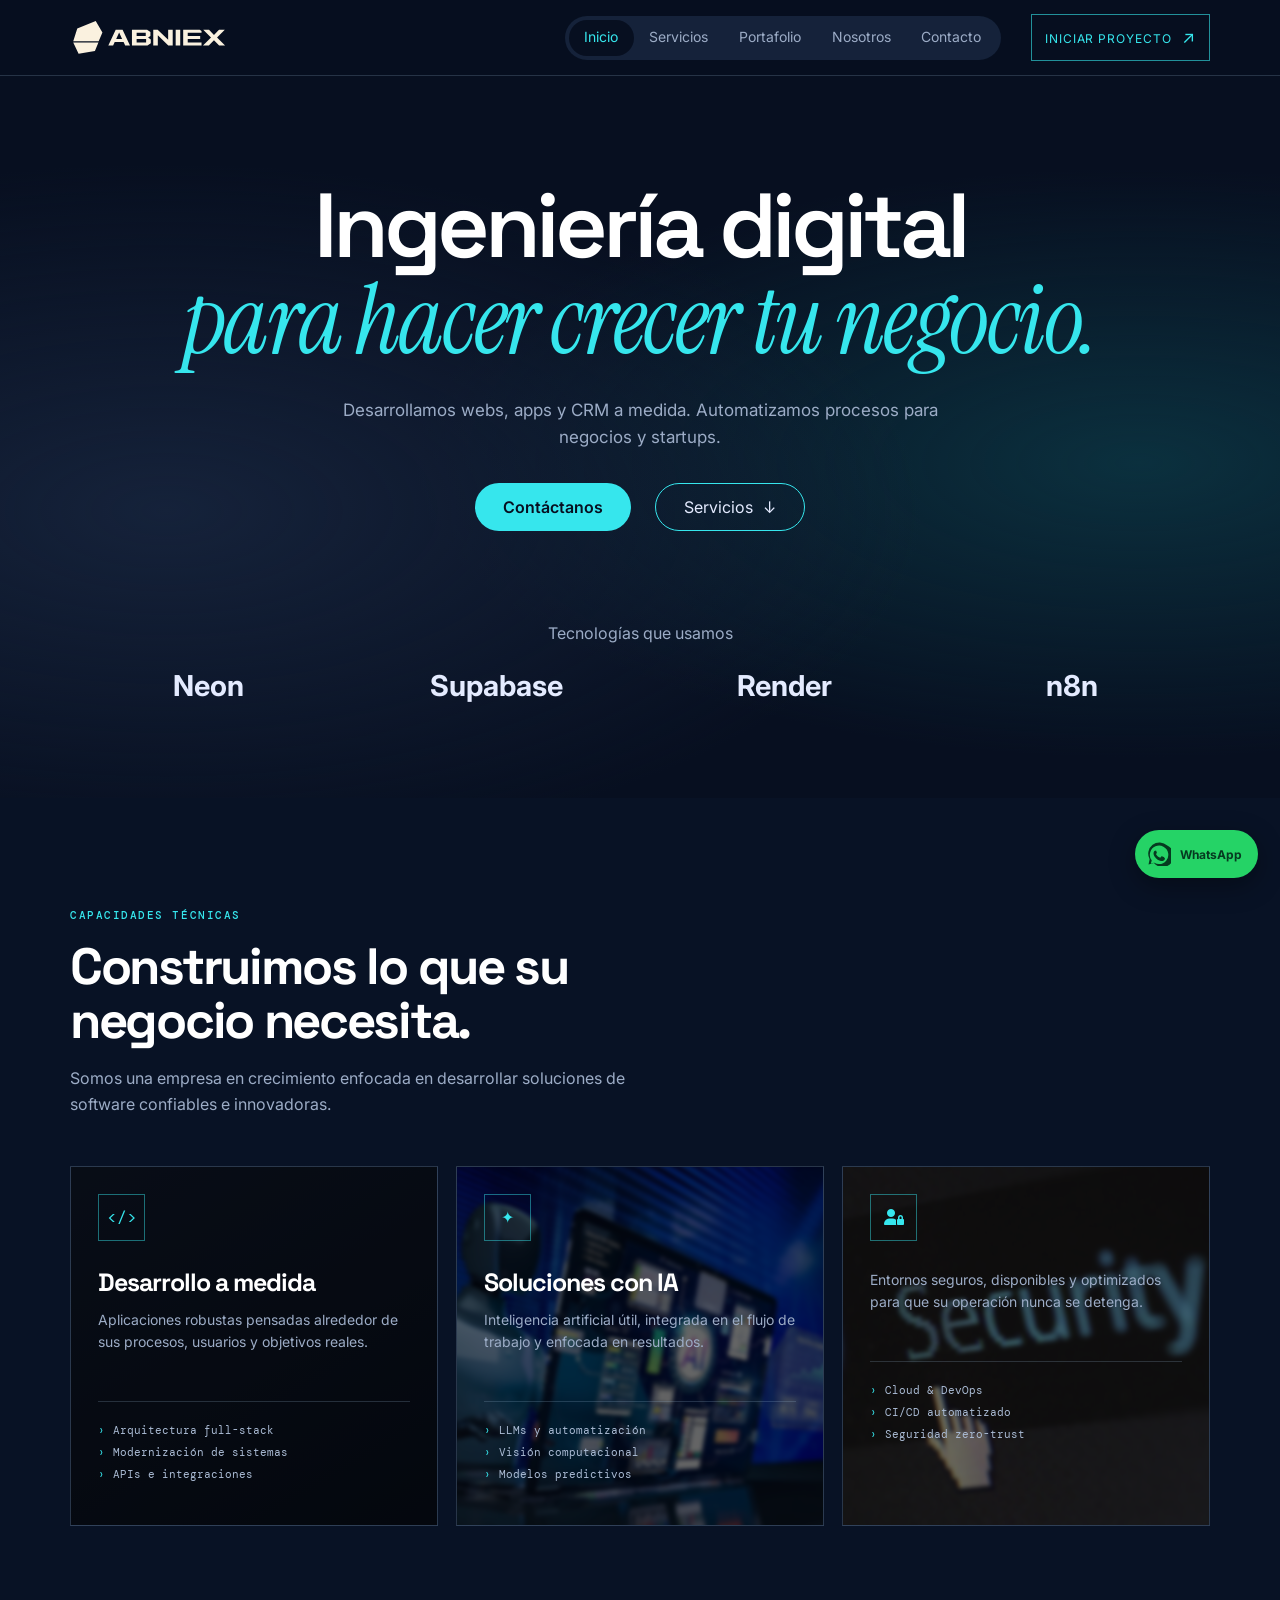
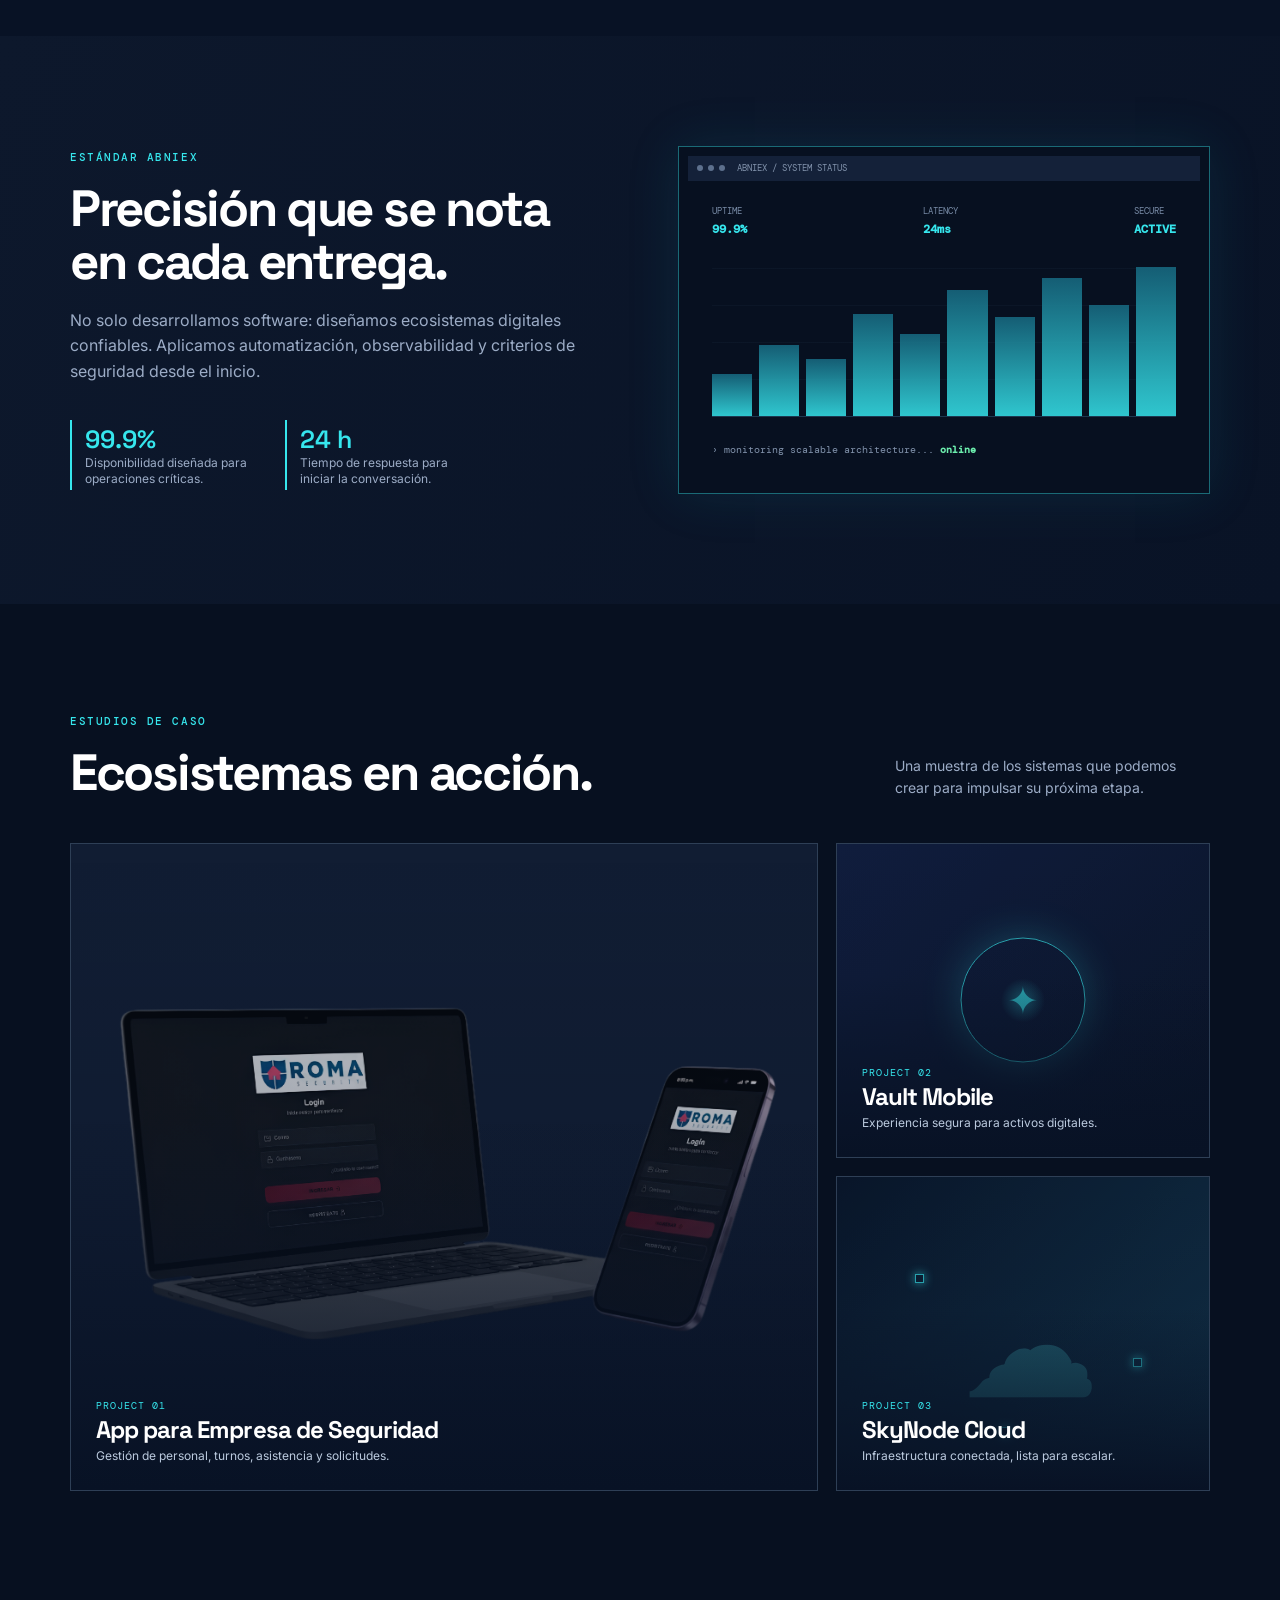
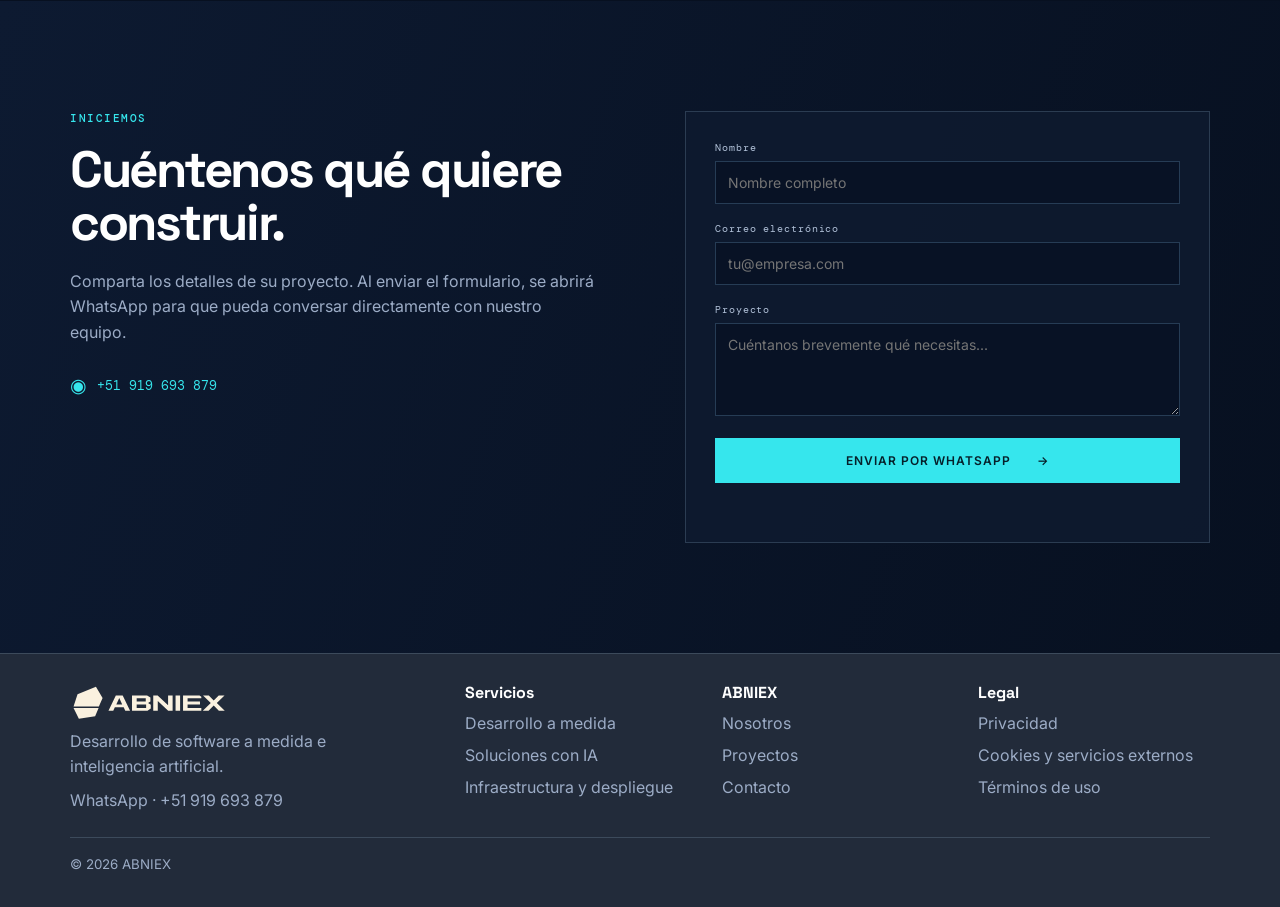
==== index.html @ 67dffaee "Actualiza la versión oficial de ABNIEX" ====
<!doctype html>
<html lang="es">
  <head>
    <meta charset="utf-8" />
    <meta name="viewport" content="width=device-width, initial-scale=1" />
    <meta
      name="description"
      content="ABNIEX: ingeniería de software, inteligencia artificial e infraestructura cloud."
    />
    <link
      rel="stylesheet"
      href="https://cdnjs.cloudflare.com/ajax/libs/font-awesome/6.7.2/css/all.min.css"
    />
    <title>ABNIEX — Ingeniería de Software</title>

    <link rel="icon" type="image/png" href="img/Logoa.png" />

    <link rel="preconnect" href="https://fonts.googleapis.com" />
    <link rel="preconnect" href="https://fonts.gstatic.com" crossorigin />
    <link
      href="https://fonts.googleapis.com/css2?family=DM+Mono:wght@400;500&amp;family=Inter:wght@400;500;600;700&amp;family=Space+Grotesk:wght@700&amp;display=swap"
      rel="stylesheet"
    />

    <link rel="stylesheet" href="css/styles.css" />
    <link
      rel="stylesheet"
      href="https://fonts.googleapis.com/css2?family=Instrument+Serif:ital@1&amp;display=swap"
    />
    <link rel="stylesheet" href="css/portada.css" />
  </head>
  <body>
    <header class="site-header" id="top">
      <nav class="nav container" aria-label="Navegación principal">
        <a class="brand" href="#top" aria-label="ABNIEX, inicio"><img class="nav-brand-logo" src="img/abniex-negativo.svg" alt="" width="158" height="36" /></a>
        <button
          class="menu-toggle"
          type="button"
          aria-label="Abrir menú"
          aria-expanded="false"
          aria-controls="nav-links"
        >
          <i></i><i></i><i></i>
        </button>
        <div class="nav-links" id="nav-links">
          <a href="#top" aria-current="page">Inicio</a>
          <a href="#services">Servicios</a><a href="#portfolio">Portafolio</a
          ><a href="#about">Nosotros</a><a href="#contact">Contacto</a>
        </div>
        <a class="nav-cta" href="#contact">Iniciar proyecto <span>↗</span></a>
      </nav>
    </header>

    <main>
      <section class="agency-hero" aria-labelledby="hero-title">
        <div class="container">
          <h1 id="hero-title">
            Ingeniería digital<br /><em>para hacer crecer tu negocio.</em>
          </h1>
          <p class="lead">
            Desarrollamos webs, apps y CRM a medida. Automatizamos procesos para
            negocios y startups.
          </p>
          <div class="agency-actions">
            <a class="agency-cta" href="#contact">
              Contáctanos
            </a>
            <a href="#services">Servicios <span aria-hidden="true">↓</span></a>
          </div>
          <div class="agency-tech">
            <p>Tecnologías que usamos</p>
            <ul>
              <li>Neon</li>
              <li>Supabase</li>
              <li>Render</li>
              <li>n8n</li>
            </ul>
          </div>
        </div>
      </section>

      <section class="section services" id="services">
        <div class="container">
          <div class="section-heading reveal">
            <p class="eyebrow">CAPACIDADES TÉCNICAS</p>
            <h2>Construimos lo que su negocio necesita.</h2>
            <p>
              Somos una empresa en crecimiento enfocada en desarrollar
              soluciones de software confiables e innovadoras.
            </p>
          </div>
          <div class="service-grid">
            <article class="service-card desarrollo reveal" id="software">
              <span class="card-index"></span>
              <div class="icon">&lt;/&gt;</div>
              <h3>Desarrollo a medida</h3>
              <p>
                Aplicaciones robustas pensadas alrededor de sus procesos,
                usuarios y objetivos reales.
              </p>
              <ul>
                <li>Arquitectura full-stack</li>
                <li>Modernización de sistemas</li>
                <li>APIs e integraciones</li>
              </ul>
            </article>
            <article class="service-card ia reveal" id="inteligencia-artificial">
              <span class="card-index"></span>
              <div class="icon">✦</div>
              <h3>Soluciones con IA</h3>
              <p>
                Inteligencia artificial útil, integrada en el flujo de trabajo y
                enfocada en resultados.
              </p>
              <ul>
                <li>LLMs y automatización</li>
                <li>Visión computacional</li>
                <li>Modelos predictivos</li>
              </ul>
            </article>
            <article class="service-card cloud reveal" id="infraestructura">
              <span class="card-index"></span>
              <div class="icon"><i class="fa-solid fa-user-lock"></i></div>
              <p>
                Entornos seguros, disponibles y optimizados para que su
                operación nunca se detenga.
              </p>
              <ul>
                <li>Cloud &amp; DevOps</li>
                <li>CI/CD automatizado</li>
                <li>Seguridad zero-trust</li>
              </ul>
            </article>
          </div>
        </div>
      </section>

      <section class="section performance" id="about">
        <div class="container split">
          <div class="reveal">
            <p class="eyebrow">ESTÁNDAR ABNIEX</p>
            <h2>Precisión que se nota en cada entrega.</h2>
            <p class="body-copy">
              No solo desarrollamos software: diseñamos ecosistemas digitales
              confiables. Aplicamos automatización, observabilidad y criterios
              de seguridad desde el inicio.
            </p>
            <div class="metric-list">
              <div>
                <strong>99.9%</strong
                ><span>Disponibilidad diseñada para operaciones críticas.</span>
              </div>
              <div>
                <strong>24 h</strong
                ><span>Tiempo de respuesta para iniciar la conversación.</span>
              </div>
            </div>
          </div>
          <div
            class="terminal reveal"
            aria-label="Panel de monitoreo decorativo"
          >
            <div class="terminal-bar">
              <span></span><span></span><span></span
              ><code>ABNIEX / SYSTEM STATUS</code>
            </div>
            <div class="terminal-body">
              <div class="terminal-stats">
                <span>UPTIME <b>99.9%</b></span
                ><span>LATENCY <b>24ms</b></span
                ><span>SECURE <b>ACTIVE</b></span>
              </div>
              <div class="chart">
                <i style="height: 28%"></i><i style="height: 47%"></i
                ><i style="height: 38%"></i><i style="height: 68%"></i
                ><i style="height: 55%"></i><i style="height: 84%"></i
                ><i style="height: 66%"></i><i style="height: 92%"></i
                ><i style="height: 74%"></i><i style="height: 100%"></i>
              </div>
              <code class="terminal-log"
                >› monitoring scalable architecture... <b>online</b></code
              >
            </div>
          </div>
        </div>
      </section>

      <section class="section portfolio" id="portfolio">
        <div class="container">
          <div class="portfolio-head reveal">
            <div>
              <p class="eyebrow">ESTUDIOS DE CASO</p>
              <h2>Ecosistemas en acción.</h2>
            </div>
            <p>
              Una muestra de los sistemas que podemos crear para impulsar su
              próxima etapa.
            </p>
          </div>
          <div class="project-grid">
            <article class="project project-large reveal">
              <div class="project-art art-grid">
                <span></span><span></span><span></span><span></span>
              </div>
              <div class="project-copy">
                <p>PROJECT 01</p>
                <h3>App para Empresa de Seguridad</h3>
                <span
                  >Gestión de personal, turnos, asistencia y solicitudes.</span
                >
              </div>
            </article>
            <article class="project reveal">
              <div class="project-art art-vault"><div></div></div>
              <div class="project-copy">
                <p>PROJECT 02</p>
                <h3>Vault Mobile</h3>
                <span>Experiencia segura para activos digitales.</span>
              </div>
            </article>
            <article class="project reveal">
              <div class="project-art art-cloud">
                <b>☁</b><i></i><i></i><i></i>
              </div>
              <div class="project-copy">
                <p>PROJECT 03</p>
                <h3>SkyNode Cloud</h3>
                <span>Infraestructura conectada, lista para escalar.</span>
              </div>
            </article>
          </div>
        </div>
      </section>

      <section class="section contact" id="contact">
        <div class="container contact-layout">
          <div class="reveal">
            <p class="eyebrow">INICIEMOS</p>
            <h2>Cuéntenos qué quiere construir.</h2>
            <p class="body-copy">
              Comparta los detalles de su proyecto. Al enviar el formulario, se
              abrirá WhatsApp para que pueda conversar directamente con nuestro
              equipo.
            </p>
            <a
              class="contact-whatsapp"
              href="https://wa.me/51919693879"
              target="_blank"
              rel="noopener"
              ><span>◉</span> +51 919 693 879</a
            >
          </div>
          <form class="contact-form reveal" id="contact-form">
            <label
              >Nombre<input
                name="name"
                autocomplete="name"
                required
                placeholder="Nombre completo" /></label
            ><label
              >Correo electrónico<input
                type="email"
                name="email"
                autocomplete="email"
                required
                placeholder="tu@empresa.com" /></label
            ><label
              >Proyecto<textarea
                name="project"
                required
                placeholder="Cuéntanos brevemente qué necesitas..."
              ></textarea></label
            ><button class="button primary" type="submit">
              Enviar por WhatsApp <span>→</span>
            </button>
            <p class="form-note" aria-live="polite"></p>
          </form>
        </div>
      </section>
    </main>

    <footer class="site-footer">
      <div class="container">
        <div class="footer-columns">
          <div class="footer-brand">
            <a href="#top"><img src="img/abniex-negativo.svg" width="158" height="36" alt="ABNIEX, inicio" /></a>
            <p>Desarrollo de software a medida e inteligencia artificial.</p>
            <a href="https://wa.me/51919693879">WhatsApp · +51 919 693 879</a>
          </div>
          <nav aria-label="Servicios en el pie">
            <h2>Servicios</h2>
            <a href="#software">Desarrollo a medida</a>
            <a href="#inteligencia-artificial">Soluciones con IA</a>
            <a href="#infraestructura">Infraestructura y despliegue</a>
          </nav>
          <nav aria-label="ABNIEX en el pie">
            <h2>ABNIEX</h2>
            <a href="#about">Nosotros</a>
            <a href="#portfolio">Proyectos</a>
            <a href="#contact">Contacto</a>
          </nav>
          <nav aria-label="Información legal">
            <h2>Legal</h2>
            <a href="privacidad.html">Privacidad</a>
            <a href="cookies.html">Cookies y servicios externos</a>
            <a href="terminos.html">Términos de uso</a>
          </nav>
        </div>
        <small class="footer-copyright">© <span id="year"></span> ABNIEX</small>
      </div>
    </footer>
    <a
      class="whatsapp-float"
      href="https://wa.me/51919693879?text=Hola%20ABNIEX%2C%20quiero%20conversar%20sobre%20un%20proyecto."
      target="_blank"
      rel="noopener"
      aria-label="Escríbenos por WhatsApp"
      ><svg viewBox="0 0 32 32" aria-hidden="true">
        <path
          d="M27 4.8A15 15 0 0 0 3.5 22.9L2 30l7.3-1.9A15 15 0 1 0 27 4.8Zm-11 24.6a12.3 12.3 0 0 1-6.2-1.7l-.4-.2-4.3 1.1 1.2-4.1-.3-.4A12.3 12.3 0 1 1 16 29.4Zm6.8-9.2c-.4-.2-2.3-1.1-2.7-1.2-.4-.1-.7-.2-1 .2s-1 1.2-1.2 1.4c-.2.3-.5.3-.9.1a9.8 9.8 0 0 1-2.9-1.8 10.9 10.9 0 0 1-2-2.5c-.2-.4 0-.6.2-.8l.6-.7c.2-.2.2-.4.3-.7 0-.3-.8-2-.9-2.3-.2-.5-.5-.4-.7-.4h-.6c-.3 0-.7.1-1 .5-.4.4-1.3 1.3-1.3 3.2s1.3 3.7 1.4 4c.2.2 2.5 3.9 6.2 5.3.9.4 1.5.6 2.1.7.9.3 1.8.2 2.5.1.8-.1 2.3-1 2.7-1.9.3-.9.3-1.7.2-1.9-.1-.2-.3-.3-.7-.5Z"
        /></svg
      ><span>WhatsApp</span></a
    >
    <script src="js/script.js"></script>
  </body>
</html>
---- css/styles.css ----
:root {
  --bg: #070f20;
  --surface: #101a2e;
  --surface-2: #15223a;
  --text: #e4ebff;
  --muted: #9cacc6;
  --cyan: #36e6ed;
  --line: rgba(149, 180, 207, 0.22);
  --mono: "DM Mono", monospace;
  --sans: Inter, Arial, sans-serif;
  --display: "Space Grotesk", sans-serif;
}
* {
  box-sizing: border-box;
}
html {
  scroll-behavior: smooth;
}
body {
  margin: 0;
  background: var(--bg);
  color: var(--text);
  font-family: var(--sans);
  line-height: 1.6;
}
.container {
  width: min(1140px, calc(100% - 48px));
  margin: auto;
}
.site-header {
  height: 76px;
  position: fixed;
  inset: 0 0 auto;
  z-index: 20;
  background: rgba(7, 15, 32, 0.82);
  backdrop-filter: blur(16px);
  border-bottom: 1px solid var(--line);
}
.nav {
  height: 100%;
  display: flex;
  align-items: center;
  gap: 30px;
}
.brand {
  font: 700 25px var(--display);
  text-decoration: none;
  color: #fff;
  letter-spacing: -1px;
}
.brand span {
  color: var(--cyan);
}
.nav-links {
  display: flex;
  gap: 27px;
  margin-left: auto;
}
.nav a:not(.brand) {
  color: var(--muted);
  text-decoration: none;
  font-size: 14px;
  transition: 0.2s;
}
.nav a:not(.brand):hover {
  color: var(--cyan);
}
.nav-cta {
  border: 1px solid rgba(54, 230, 237, 0.6);
  padding: 9px 13px;
  color: var(--cyan) !important;
  font-size: 12px !important;
  text-transform: uppercase;
  letter-spacing: 0.08em;
}
.nav-cta span {
  font-size: 17px;
  margin-left: 6px;
}
.menu-toggle {
  display: none;
  background: none;
  border: 0;
  padding: 5px;
}
.menu-toggle i {
  width: 23px;
  height: 1px;
  background: var(--text);
  display: block;
  margin: 5px;
}
.hero {
  min-height: 700px;
  position: relative;
  padding: 180px 0 80px;
  overflow: hidden;
  display: flex;
  align-items: center;
}
.grid-bg:before {
  content: "";
  position: absolute;
  inset: 0;
  background-image:
    linear-gradient(rgba(40, 76, 104, 0.15) 1px, transparent 1px),
    linear-gradient(90deg, rgba(40, 76, 104, 0.15) 1px, transparent 1px);
  background-size: 56px 56px;
  mask-image: linear-gradient(to bottom, #000 20%, transparent 92%);
}
.hero-content {
  position: relative;
  text-align: center;
}
.eyebrow {
  font: 500 11px var(--mono);
  color: var(--cyan);
  letter-spacing: 0.14em;
  margin: 0 0 18px;
}
.eyebrow b {
  width: 7px;
  height: 7px;
  background: var(--cyan);
  display: inline-block;
  margin: 0 9px 1px 0;
  box-shadow: 0 0 12px var(--cyan);
}
h1,
h2,
h3 {
  font-family: var(--display);
  line-height: 1.05;
  margin: 0;
  color: #fff;
}
h1 {
  font-size: clamp(42px, 7vw, 82px);
  letter-spacing: -0.055em;
}
h1 em {
  color: var(--cyan);
  font-style: normal;
}
.lead {
  font-size: 17px;
  max-width: 610px;
  color: var(--muted);
  margin: 27px auto 32px;
}
.hero-actions {
  display: flex;
  justify-content: center;
  gap: 18px;
  align-items: center;
}
.button {
  border: 0;
  cursor: pointer;
  display: inline-flex;
  align-items: center;
  justify-content: center;
  gap: 26px;
  text-decoration: none;
  font: 600 12px var(--sans);
  letter-spacing: 0.08em;
  text-transform: uppercase;
  padding: 15px 18px;
  transition: 0.25s;
}
.button.primary {
  background: var(--cyan);
  color: #06202a;
}
.button.primary:hover {
  box-shadow: 0 0 28px rgba(54, 230, 237, 0.45);
  transform: translateY(-2px);
}
.text-button {
  color: var(--text);
  padding-inline: 8px;
}
.text-button:hover {
  color: var(--cyan);
}
.hero-meta {
  bottom: 33px;
  left: 0;
  right: 0;
  position: absolute;
  display: flex;
  justify-content: space-between;
  align-items: center;
  color: #718199;
  font: 10px var(--mono);
  letter-spacing: 0.08em;
}
.scroll-line {
  height: 1px;
  background: var(--line);
  flex: 1;
  max-width: 120px;
  margin: 0 14px;
}
.hero-orb {
  position: absolute;
  border-radius: 50%;
  filter: blur(6px);
  opacity: 0.35;
}
.orb-one {
  width: 340px;
  height: 340px;
  background: #07566d;
  top: 90px;
  left: -120px;
}
.orb-two {
  width: 260px;
  height: 260px;
  background: #233d88;
  right: -80px;
  bottom: 50px;
}
.section {
  padding: 110px 0;
}
.services {
  background: #081225;
}
.section-heading {
  max-width: 620px;
  margin-bottom: 48px;
}
.section-heading h2,
.performance h2,
.portfolio h2,
.contact h2 {
  font-size: clamp(31px, 4.4vw, 51px);
  letter-spacing: -0.045em;
}
.section-heading > p:last-child,
.body-copy,
.portfolio-head > p {
  color: var(--muted);
  font-size: 16px;
  margin: 19px 0 0;
}
.service-grid {
  display: grid;
  grid-template-columns: repeat(3, 1fr);
  gap: 18px;
}
.service-card {
  min-height: 360px;
  padding: 27px;
  background: linear-gradient(
    150deg,
    rgba(21, 34, 58, 0.9),
    rgba(9, 17, 33, 0.9)
  );
  border: 1px solid var(--line);
  position: relative;
  transition: 0.3s;
}
.desarrollo {
  position: relative;
  overflow: hidden;
}

.desarrollo::before {
  content: "";
  position: absolute;
  inset: -10px;
  background: url("../img/desarrollo.jpg") center/cover no-repeat;
  filter: blur(2px);
  transform: scale(1.08);
  z-index: 0;
}

.desarrollo::after {
  content: "";
  position: absolute;
  inset: 0;
  background: rgba(0, 0, 0, 0.60);
  z-index: 1;
}

.desarrollo > * {
  position: relative;
  z-index: 2;
}

.ia {
  position: relative;
  overflow: hidden;
}

.ia::before {
  content: "";
  position: absolute;
  inset: -10px;
  background: url("../img/ia.png") center/cover no-repeat;
  filter: blur(2px);
  transform: scale(1.08);
  z-index: 0;
}

.ia::after {
  content: "";
  position: absolute;
  inset: 0;
  background: rgba(0, 0, 0, 0.60);
  z-index: 1;
}

.ia > * {
  position: relative;
  z-index: 2;
}

.cloud {
  position: relative;
  overflow: hidden;
}

.cloud::before {
  content: "";
  position: absolute;
  inset: -10px;
  background: url("../img/cloud.jpg") center/cover no-repeat;
  filter: blur(2px);
  transform: scale(1.08);
  z-index: 0;
}

.cloud::after {
  content: "";
  position: absolute;
  inset: 0;
  background: rgba(0, 0, 0, 0.50);
  z-index: 1;
}

.cloud > * {
  position: relative;
  z-index: 2;
}

.service-card:hover {
  transform: translateY(-7px);
  border-color: var(--cyan);
  box-shadow: 0 14px 40px rgba(0, 0, 0, 0.26);
}
.card-index {
  position: absolute;
  right: 21px;
  top: 18px;
  font: 11px var(--mono);
  color: #74839a;
}
.icon {
  color: var(--cyan);
  width: 47px;
  height: 47px;
  border: 1px solid rgba(54, 230, 237, 0.45);
  display: grid;
  place-items: center;
  font: 16px var(--mono);
  margin-bottom: 28px;
}
.service-card h3 {
  font-size: 25px;
  letter-spacing: -0.04em;
}
.service-card p {
  font-size: 14px;
  color: var(--muted);
  min-height: 68px;
}
.service-card ul {
  list-style: none;
  padding: 17px 0 0;
  margin: 24px 0 0;
  border-top: 1px solid var(--line);
  font: 11px var(--mono);
  color: #aabbd4;
  line-height: 2;
}
.service-card li:before {
  content: "›";
  color: var(--cyan);
  padding-right: 8px;
}
.performance {
  background: linear-gradient(115deg, #0d182c, #091326);
}
.split {
  display: grid;
  grid-template-columns: 1fr 1fr;
  gap: 76px;
  align-items: center;
}
.metric-list {
  display: flex;
  gap: 15px;
  margin-top: 35px;
}
.metric-list div {
  border-left: 2px solid var(--cyan);
  padding: 3px 0 3px 13px;
  max-width: 200px;
}
.metric-list strong {
  display: block;
  font: 600 25px var(--display);
  color: var(--cyan);
}
.metric-list span {
  font-size: 12px;
  color: var(--muted);
  line-height: 1.35;
  display: block;
}
.terminal {
  border: 1px solid rgba(54, 230, 237, 0.42);
  background: #071020;
  box-shadow: 0 0 50px rgba(26, 152, 181, 0.13);
  padding: 9px;
}
.terminal-bar {
  height: 25px;
  background: #142139;
  display: flex;
  align-items: center;
  gap: 5px;
  padding: 0 9px;
}
.terminal-bar span {
  width: 6px;
  height: 6px;
  background: #5d708d;
  border-radius: 50%;
}
.terminal-bar code {
  font: 9px var(--mono);
  color: #8293ac;
  margin-left: 7px;
}
.terminal-body {
  padding: 24px;
}
.terminal-stats {
  display: flex;
  justify-content: space-between;
  gap: 8px;
  color: #788ba6;
  font: 9px var(--mono);
}
.terminal-stats b {
  color: var(--cyan);
  display: block;
  font-size: 12px;
  margin-top: 4px;
}
.chart {
  height: 150px;
  display: flex;
  align-items: end;
  gap: 7px;
  margin: 30px 0 18px;
  border-bottom: 1px solid #1c3850;
  background: repeating-linear-gradient(
    0deg,
    transparent 0 36px,
    rgba(67, 101, 129, 0.15) 37px
  );
}
.chart i {
  background: linear-gradient(to top, var(--cyan), #176b83);
  flex: 1;
  opacity: 0.85;
  animation: pulseBars 2.5s ease-in-out infinite alternate;
}
.chart i:nth-child(2n) {
  animation-delay: 0.6s;
}
@keyframes pulseBars {
  to {
    filter: brightness(1.5);
    transform: scaleY(0.82);
    transform-origin: bottom;
  }
}
.terminal-log {
  color: #8293ac;
  font: 10px var(--mono);
}
.terminal-log b {
  color: #6ceead;
}
.portfolio {
  background: #071020;
}
.portfolio-head {
  display: flex;
  justify-content: space-between;
  align-items: end;
  margin-bottom: 43px;
}
.portfolio-head > p {
  max-width: 315px;
  font-size: 14px;
}
.project-grid {
  display: grid;
  grid-template-columns: 2fr 1fr;
  gap: 18px;
}
.project {
  min-height: 315px;
  position: relative;
  overflow: hidden;
  border: 1px solid var(--line);
  background: #111d33;
}
.project-large {
  grid-row: span 2;
  min-height: 648px;
}
.project-art {
  position: absolute;
  inset: 0;
  opacity: 0.7;
  transition: 0.5s;
}
.project:hover .project-art {
  transform: scale(1.07);
}
.art-grid{
    background: url("../img/app-seguridad.png") center center no-repeat;
    background-size: 90%;
}
.project-art::after{
    content: "";
    position: absolute;
    inset: 0;
    background: linear-gradient(
        transparent,
        rgba(8,18,37,.10),
        rgba(8,18,37,.10)
    );
}
.art-vault {
  background:
    radial-gradient(circle at center, rgba(54, 230, 237, 0.45), transparent 9%),
    linear-gradient(135deg, #101d42, #081225);
}
.art-vault div {
  border: 1px solid var(--cyan);
  border-radius: 50%;
  width: 125px;
  height: 125px;
  position: absolute;
  left: 50%;
  top: 50%;
  transform: translate(-50%, -50%);
  box-shadow: 0 0 38px rgba(54, 230, 237, 0.33);
}
.art-vault div:after {
  content: "✦";
  position: absolute;
  inset: 0;
  display: grid;
  place-items: center;
  color: var(--cyan);
  font-size: 38px;
}
.art-cloud {
  background: linear-gradient(135deg, #061326, #113950);
}
.art-cloud b {
  font-size: 130px;
  color: #4bd9e1;
  opacity: 0.4;
  position: absolute;
  top: 22%;
  left: 34%;
}
.art-cloud i {
  border: 1px solid var(--cyan);
  width: 9px;
  height: 9px;
  position: absolute;
  box-shadow: 0 0 10px var(--cyan);
}
.art-cloud i:nth-of-type(1) {
  left: 21%;
  top: 31%;
}
.art-cloud i:nth-of-type(2) {
  right: 18%;
  top: 58%;
}
.art-cloud i:nth-of-type(3) {
  left: 44%;
  bottom: 17%;
}
.project:after {
  content: "";
  position: absolute;
  inset: 42% 0 0;
  background: linear-gradient(transparent, #081225);
}
.project-copy {
  position: absolute;
  z-index: 1;
  left: 25px;
  bottom: 22px;
}
.project-copy p {
  font: 10px var(--mono);
  color: var(--cyan);
  letter-spacing: 0.1em;
  margin: 0 0 5px;
}
.project-copy h3 {
  font-size: 24px;
  letter-spacing: -0.04em;
}
.project-copy span {
  font-size: 12px;
  color: #bbcade;
}
.contact {
  background: linear-gradient(110deg, #0d1a31, #071020);
}
.contact-layout {
  display: grid;
  grid-template-columns: 1fr 1fr;
  gap: 90px;
}
.contact-whatsapp {
  margin-top: 27px;
  display: inline-flex;
  align-items: center;
  gap: 10px;
  color: var(--cyan);
  font: 13px var(--mono);
  text-decoration: none;
}
.contact-whatsapp span {
  font-size: 19px;
}
.contact-form {
  border: 1px solid var(--line);
  padding: 29px;
  background: rgba(15, 27, 47, 0.85);
}
.contact-form label {
  font: 10px var(--mono);
  letter-spacing: 0.09em;
  color: #b2c2d9;
  display: block;
  margin-bottom: 18px;
}
.contact-form input,
.contact-form textarea {
  display: block;
  width: 100%;
  color: #fff;
  background: #081225;
  border: 1px solid #263c55;
  padding: 12px;
  margin-top: 7px;
  font: 14px var(--sans);
  outline: 0;
  transition: 0.2s;
}
.contact-form textarea {
  height: 93px;
  resize: vertical;
}
.contact-form input:focus,
.contact-form textarea:focus {
  border-color: var(--cyan);
  box-shadow: 0 0 0 3px rgba(54, 230, 237, 0.1);
}
.contact-form .button {
  width: 100%;
  margin-top: 4px;
}
.form-note {
  min-height: 18px;
  color: #83f4bd;
  font-size: 12px;
  margin: 12px 0 0;
}
.whatsapp-float {
  position: fixed;
  z-index: 30;
  right: 22px;
  bottom: 22px;
  background: #25d366;
  color: #063a20;
  text-decoration: none;
  padding: 12px 16px 12px 12px;
  display: flex;
  gap: 9px;
  align-items: center;
  border-radius: 99px;
  font: 700 12px var(--sans);
  box-shadow: 0 8px 26px rgba(0, 0, 0, 0.35);
  transition: 0.2s;
}
.whatsapp-float:hover {
  transform: translateY(-3px);
  filter: brightness(1.08);
}
.whatsapp-float svg {
  width: 24px;
  fill: currentColor;
}
.reveal {
  opacity: 0;
  transform: translateY(24px);
  transition:
    opacity 0.7s ease,
    transform 0.7s ease;
}
.reveal.visible {
  opacity: 1;
  transform: none;
}
@media (max-width: 760px) {
  .container {
    width: min(100% - 32px, 1140px);
  }
  .site-header {
    height: 66px;
  }
  .nav {
    gap: 13px;
  }
  .menu-toggle {
    display: block;
    margin-left: auto;
    position: relative;
    z-index: 2;
  }
  .nav-cta {
    display: none;
  }
  .nav-links {
    position: absolute;
    top: 66px;
    left: 0;
    right: 0;
    display: none;
    background: #0b172b;
    border-bottom: 1px solid var(--line);
    padding: 16px;
    flex-direction: column;
    gap: 3px;
  }
  .nav-links.open {
    display: flex;
  }
  .nav-links a {
    padding: 11px 6px;
  }
  .hero {
    padding-top: 138px;
    min-height: 630px;
  }
  .lead {
    font-size: 15px;
  }
  .hero-actions {
    flex-direction: column;
    gap: 8px;
  }
  .hero-actions .button {
    width: 100%;
    max-width: 330px;
  }
  .section {
    padding: 72px 0;
  }
  .service-grid,
  .split,
  .contact-layout {
    grid-template-columns: 1fr;
    gap: 18px;
  }
  .service-card {
    min-height: auto;
  }
  .section-heading {
    margin-bottom: 30px;
  }
  .split {
    gap: 42px;
  }
  .portfolio-head {
    display: block;
  }
  .portfolio-head > p {
    margin-top: 15px;
  }
  .project-grid {
    grid-template-columns: 1fr;
  }
  .project-large {
    grid-row: auto;
    min-height: 390px;
  }
  .project {
    min-height: 300px;
  }
  .contact-layout {
    gap: 35px;
  }
  .whatsapp-float {
    right: 15px;
    bottom: 15px;
    padding: 12px;
  }
  .whatsapp-float span {
    display: none;
  }
  .metric-list {
    flex-direction: column;
  }
  .terminal-body {
    padding: 16px;
  }
  .terminal-stats {
    font-size: 8px;
  }
  .terminal-stats b {
    font-size: 10px;
  }
}

.site-footer {
  background: #222b3a;
  border-top: 1px solid var(--line);
  padding: 31px 0;
}

.nav-brand-logo {
  display: block;
  width: clamp(112px, 18vw, 158px);
  height: auto;
}

.footer-columns {
  display: grid;
  grid-template-columns: minmax(0, 1.6fr) repeat(3, minmax(0, 1fr));
  gap: 24px;
}
.footer-columns h2 { margin: 0 0 10px; font-size: 1rem; }
.footer-columns p { max-width: 28ch; margin: 8px 0; color: var(--muted); }
.footer-columns a { color: var(--muted); text-decoration: none; }
.footer-columns nav a { display: block; margin: 6px 0; }
.footer-columns a:hover { color: var(--text); text-decoration: underline; }
.footer-brand img { display: block; }
.footer-copyright { display: block; margin-top: 24px; padding-top: 16px; border-top: 1px solid var(--line); color: var(--muted); }
.service-card[id] { scroll-margin-top: 92px; }
.contact-privacy { font-size: .875rem; color: var(--muted); }
.contact-privacy a, .legal-page a { color: var(--accent); }
@media (max-width: 800px) {
  .footer-columns { grid-template-columns: repeat(2, minmax(0, 1fr)); }
}
@media (max-width: 460px) {
  .footer-columns { grid-template-columns: 1fr; }
}
---- css/portada.css ----
.agency-hero {
  padding: clamp(130px, 14vw, 200px) 0 clamp(48px, 7vw, 90px);
  text-align: center;
  background:
    radial-gradient(ellipse at 13% 64%, var(--surface-2), transparent 48%),
    radial-gradient(ellipse at 89% 58%, #0b303e, transparent 45%), var(--bg);
}
.agency-hero h1 {
  font-size: clamp(2.65rem, 7.1vw, 7rem);
  font-weight: 600;
}
.agency-hero h1 em {
  color: var(--cyan);
  font:
    italic 400 1.06em/0.95 "Instrument Serif",
    Georgia,
    serif;
  letter-spacing: -0.025em;
}
.agency-hero .lead {
  max-width: 56ch;
}
.agency-actions {
  display: flex;
  flex-wrap: wrap;
  justify-content: center;
  align-items: center;
  gap: 12px 24px;
}
.agency-actions a {
  display: inline-flex;
  text-decoration: none;
  color: var(--text);
  min-height: 44px;
  align-items: center;
  gap: 10px;
}
.agency-actions a:not(.agency-cta) {
  padding: 0 28px;
  min-height: 48px;
  border: 1px solid var(--cyan);
  border-radius: 100px;
}
.agency-actions .agency-cta {
  padding: 0 28px;
  min-height: 48px;
  border-radius: 100px;
  background: var(--cyan);
  color: var(--bg);
  font-weight: 600;
}
.agency-tech {
  margin-top: clamp(48px, 7vw, 100px);
  color: var(--muted);
}
.agency-tech ul {
  display: grid;
  grid-template-columns: repeat(4, minmax(0, 1fr));
  gap: 12px;
  margin: 16px 0 0;
  padding: 0;
  list-style: none;
  color: var(--text);
  font-size: clamp(1rem, 2.5vw, 1.8rem);
  font-weight: 700;
}
:focus-visible {
  outline: 2px solid var(--cyan);
  outline-offset: 4px;
}
@media (min-width: 901px) {
  .nav-links {
    gap: 0;
    padding: 4px;
    border-radius: 100px;
    background: var(--surface-2);
  }
  .nav-links a {
    display: inline-flex;
    align-items: center;
    min-height: 36px;
    padding-inline: clamp(10px, 1.2vw, 18px);
    border-radius: 100px;
  }
  .nav-links a[aria-current] {
    color: var(--cyan);
    background: var(--bg);
  }
}
@media (max-width: 540px) {
  .agency-tech ul {
    grid-template-columns: repeat(2, minmax(0, 1fr));
  }
}
@media (prefers-reduced-motion: reduce) {
  html {
    scroll-behavior: auto;
  }
  .reveal {
    opacity: 1;
    transform: none;
    transition: none;
  }
}
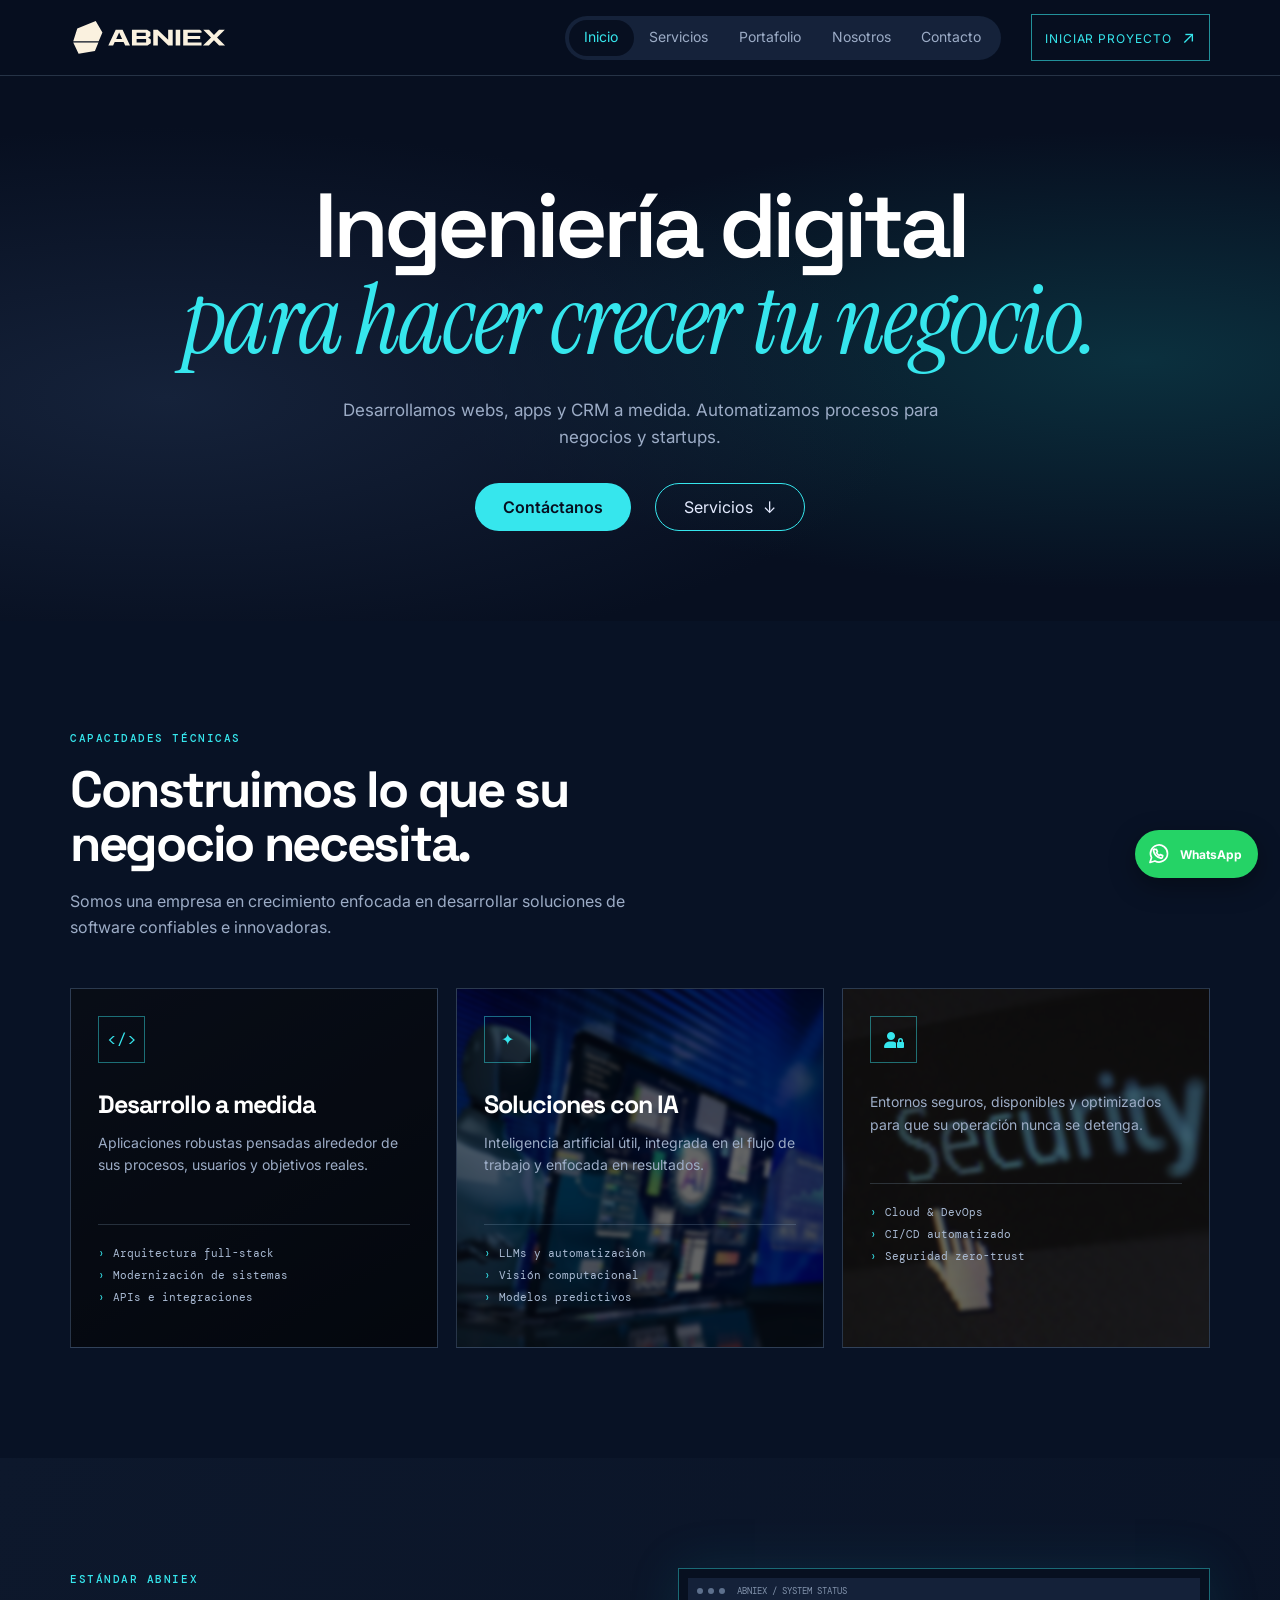
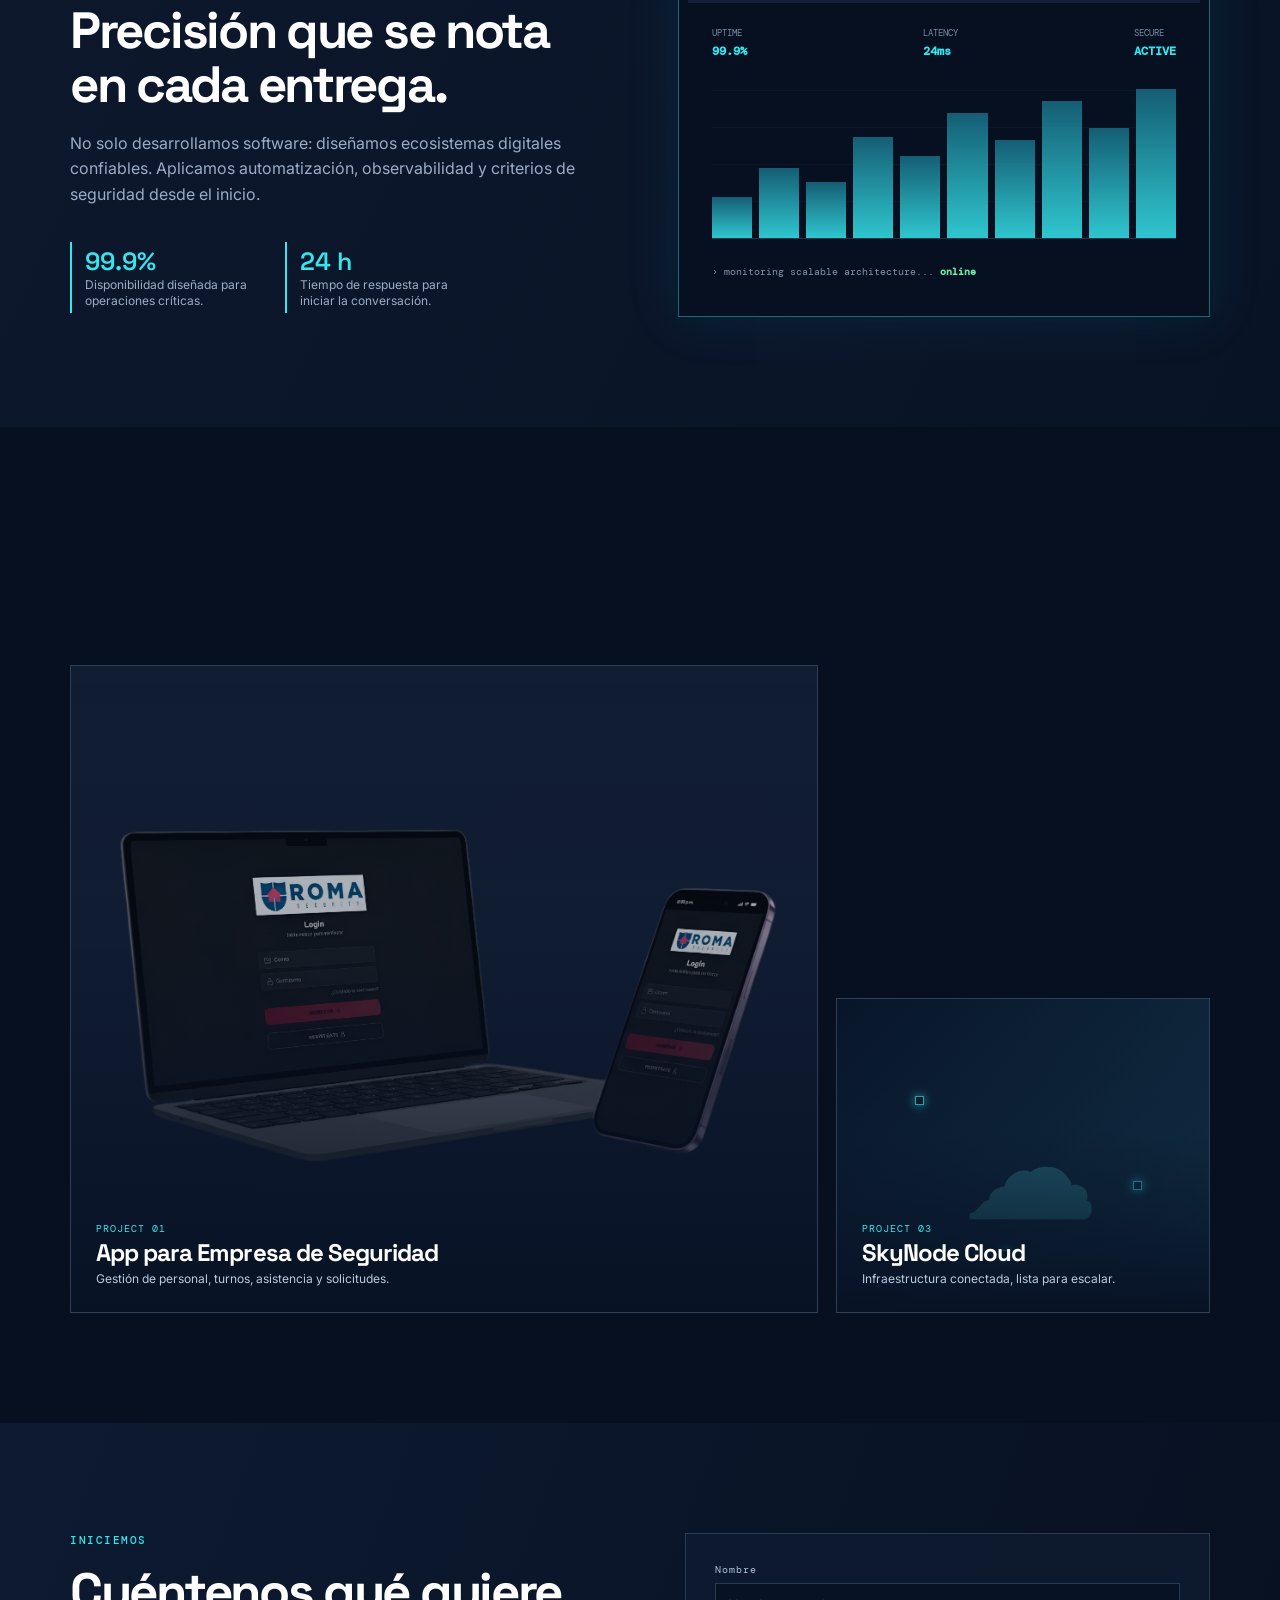
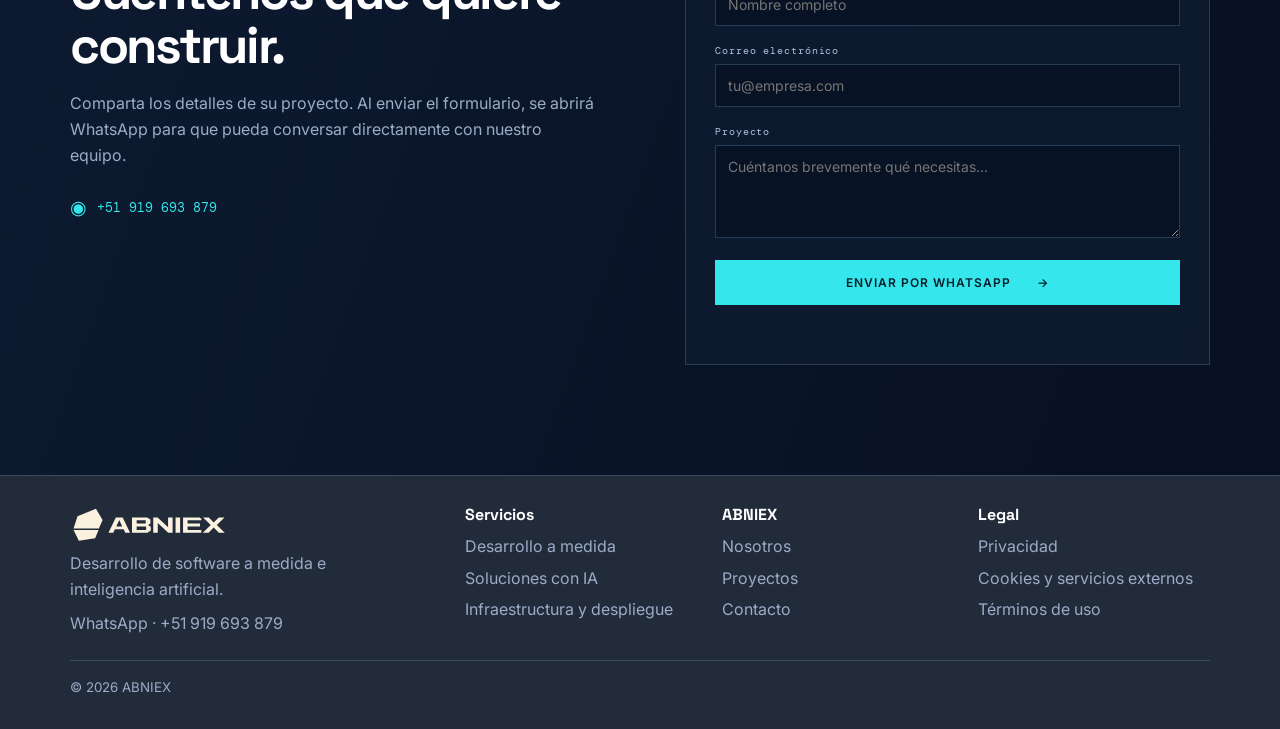
==== commit d34a2559: "Actualiza el diseño y el contenido de la web" ====
--- a/index.html
+++ b/index.html
@@ -66,15 +66,6 @@
               Contáctanos
             </a>
             <a href="#services">Servicios <span aria-hidden="true">↓</span></a>
-          </div>
-          <div class="agency-tech">
-            <p>Tecnologías que usamos</p>
-            <ul>
-              <li>Neon</li>
-              <li>Supabase</li>
-              <li>Render</li>
-              <li>n8n</li>
-            </ul>
           </div>
         </div>
       </section>
@@ -315,11 +306,10 @@
       target="_blank"
       rel="noopener"
       aria-label="Escríbenos por WhatsApp"
-      ><svg viewBox="0 0 32 32" aria-hidden="true">
-        <path
-          d="M27 4.8A15 15 0 0 0 3.5 22.9L2 30l7.3-1.9A15 15 0 1 0 27 4.8Zm-11 24.6a12.3 12.3 0 0 1-6.2-1.7l-.4-.2-4.3 1.1 1.2-4.1-.3-.4A12.3 12.3 0 1 1 16 29.4Zm6.8-9.2c-.4-.2-2.3-1.1-2.7-1.2-.4-.1-.7-.2-1 .2s-1 1.2-1.2 1.4c-.2.3-.5.3-.9.1a9.8 9.8 0 0 1-2.9-1.8 10.9 10.9 0 0 1-2-2.5c-.2-.4 0-.6.2-.8l.6-.7c.2-.2.2-.4.3-.7 0-.3-.8-2-.9-2.3-.2-.5-.5-.4-.7-.4h-.6c-.3 0-.7.1-1 .5-.4.4-1.3 1.3-1.3 3.2s1.3 3.7 1.4 4c.2.2 2.5 3.9 6.2 5.3.9.4 1.5.6 2.1.7.9.3 1.8.2 2.5.1.8-.1 2.3-1 2.7-1.9.3-.9.3-1.7.2-1.9-.1-.2-.3-.3-.7-.5Z"
-        /></svg
-      ><span>WhatsApp</span></a
+      ><svg viewBox="0 0 24 24" width="24" height="24" fill="none" stroke="currentColor" stroke-width="1.7" stroke-linecap="round" stroke-linejoin="round" aria-hidden="true">
+        <path d="M20.5 11.5a8.5 8.5 0 0 1-12.6 7.45L3 20.5l1.55-4.9A8.5 8.5 0 1 1 20.5 11.5Z"/>
+        <path d="m8 7.5 1.4-.2 1 2.4-.9 1a7.2 7.2 0 0 0 2.8 2.8l1-.9 2.4 1-.2 1.4c-.1.8-.9 1.3-1.7 1.1-3.7-.8-6.5-3.6-7.3-7.3-.2-.8.3-1.6 1.1-1.7Z"/>
+      </svg><span>WhatsApp</span></a
     >
     <script src="js/script.js"></script>
   </body>
--- a/css/styles.css
+++ b/css/styles.css
@@ -701,8 +701,8 @@
   z-index: 30;
   right: 22px;
   bottom: 22px;
-  background: #25d366;
-  color: #063a20;
+  background: #25D366;
+  color: #ffffff;
   text-decoration: none;
   padding: 12px 16px 12px 12px;
   display: flex;
@@ -718,8 +718,11 @@
   filter: brightness(1.08);
 }
 .whatsapp-float svg {
+  display: block;
   width: 24px;
-  fill: currentColor;
+  height: 24px;
+  flex: 0 0 24px;
+  fill: none;
 }
 .reveal {
   opacity: 0;
--- a/css/portada.css
+++ b/css/portada.css
@@ -49,21 +49,6 @@
   color: var(--bg);
   font-weight: 600;
 }
-.agency-tech {
-  margin-top: clamp(48px, 7vw, 100px);
-  color: var(--muted);
-}
-.agency-tech ul {
-  display: grid;
-  grid-template-columns: repeat(4, minmax(0, 1fr));
-  gap: 12px;
-  margin: 16px 0 0;
-  padding: 0;
-  list-style: none;
-  color: var(--text);
-  font-size: clamp(1rem, 2.5vw, 1.8rem);
-  font-weight: 700;
-}
 :focus-visible {
   outline: 2px solid var(--cyan);
   outline-offset: 4px;
@@ -87,11 +72,6 @@
     background: var(--bg);
   }
 }
-@media (max-width: 540px) {
-  .agency-tech ul {
-    grid-template-columns: repeat(2, minmax(0, 1fr));
-  }
-}
 @media (prefers-reduced-motion: reduce) {
   html {
     scroll-behavior: auto;
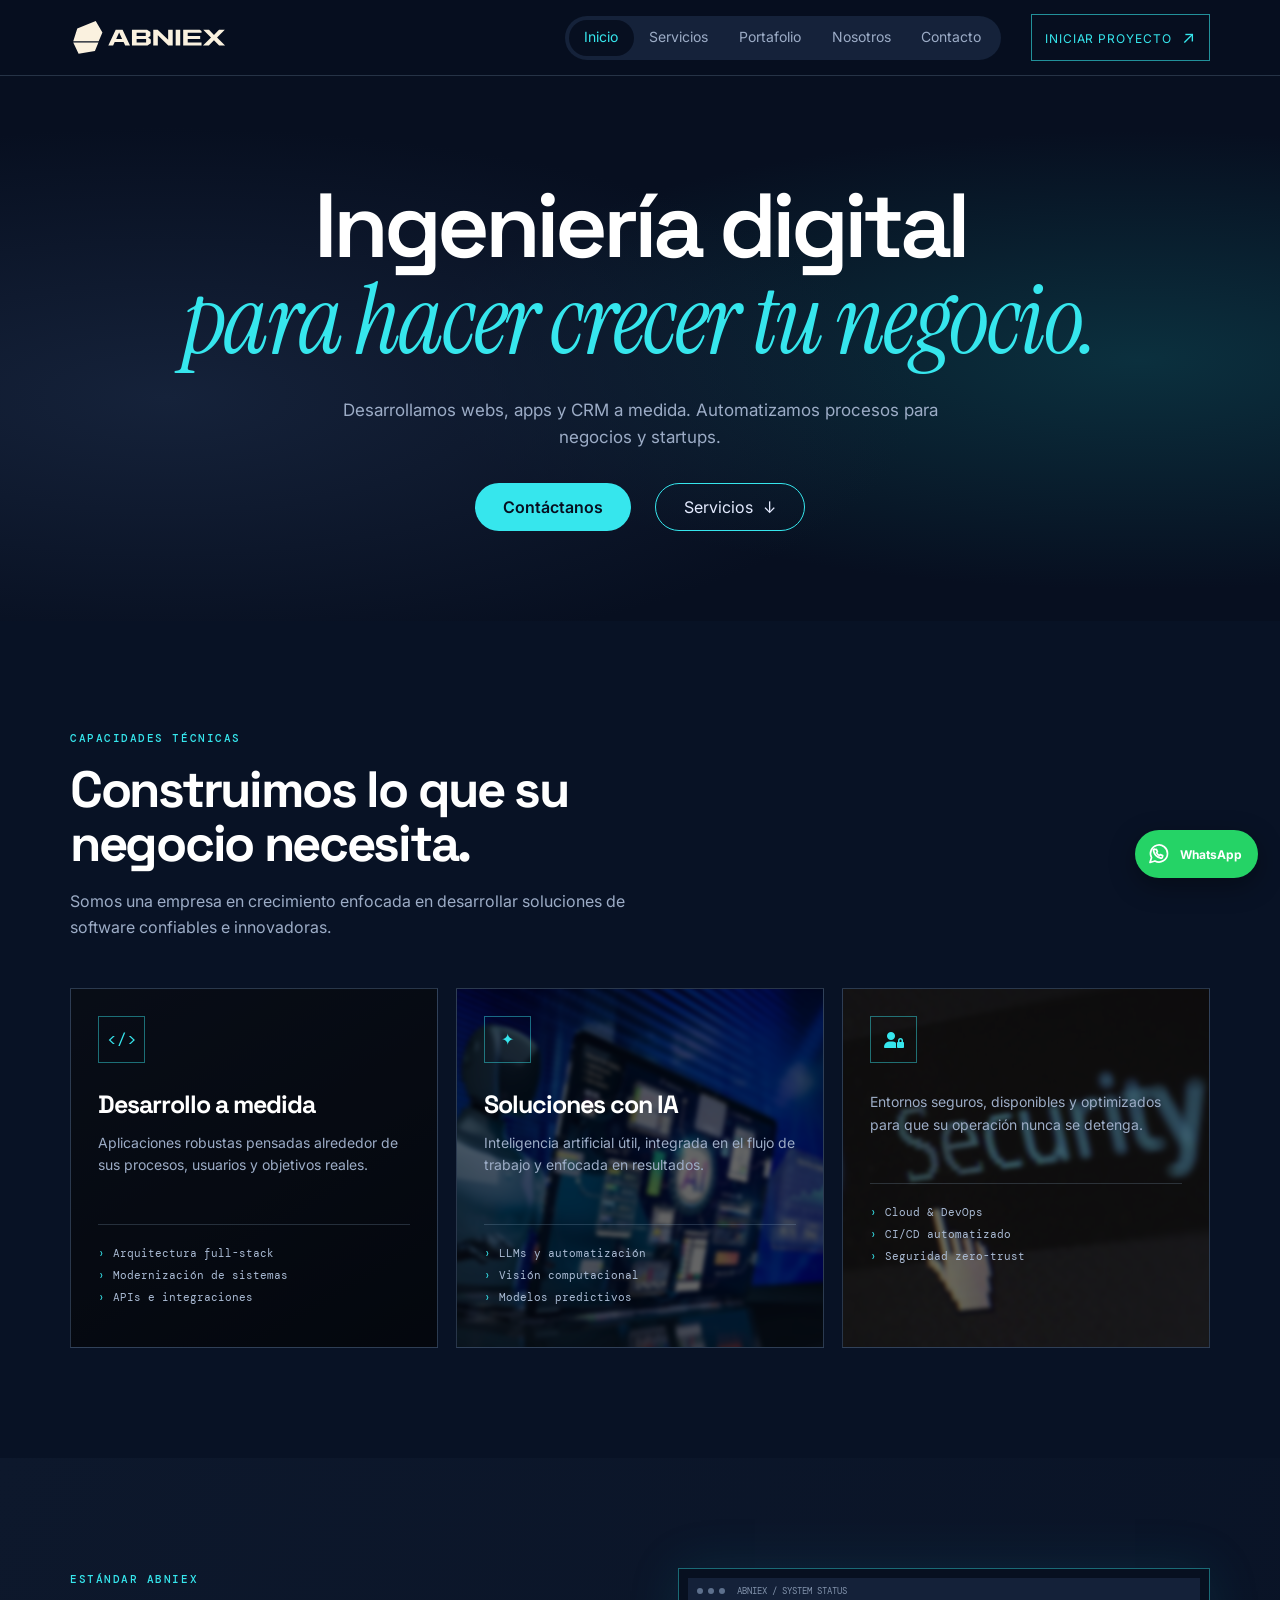
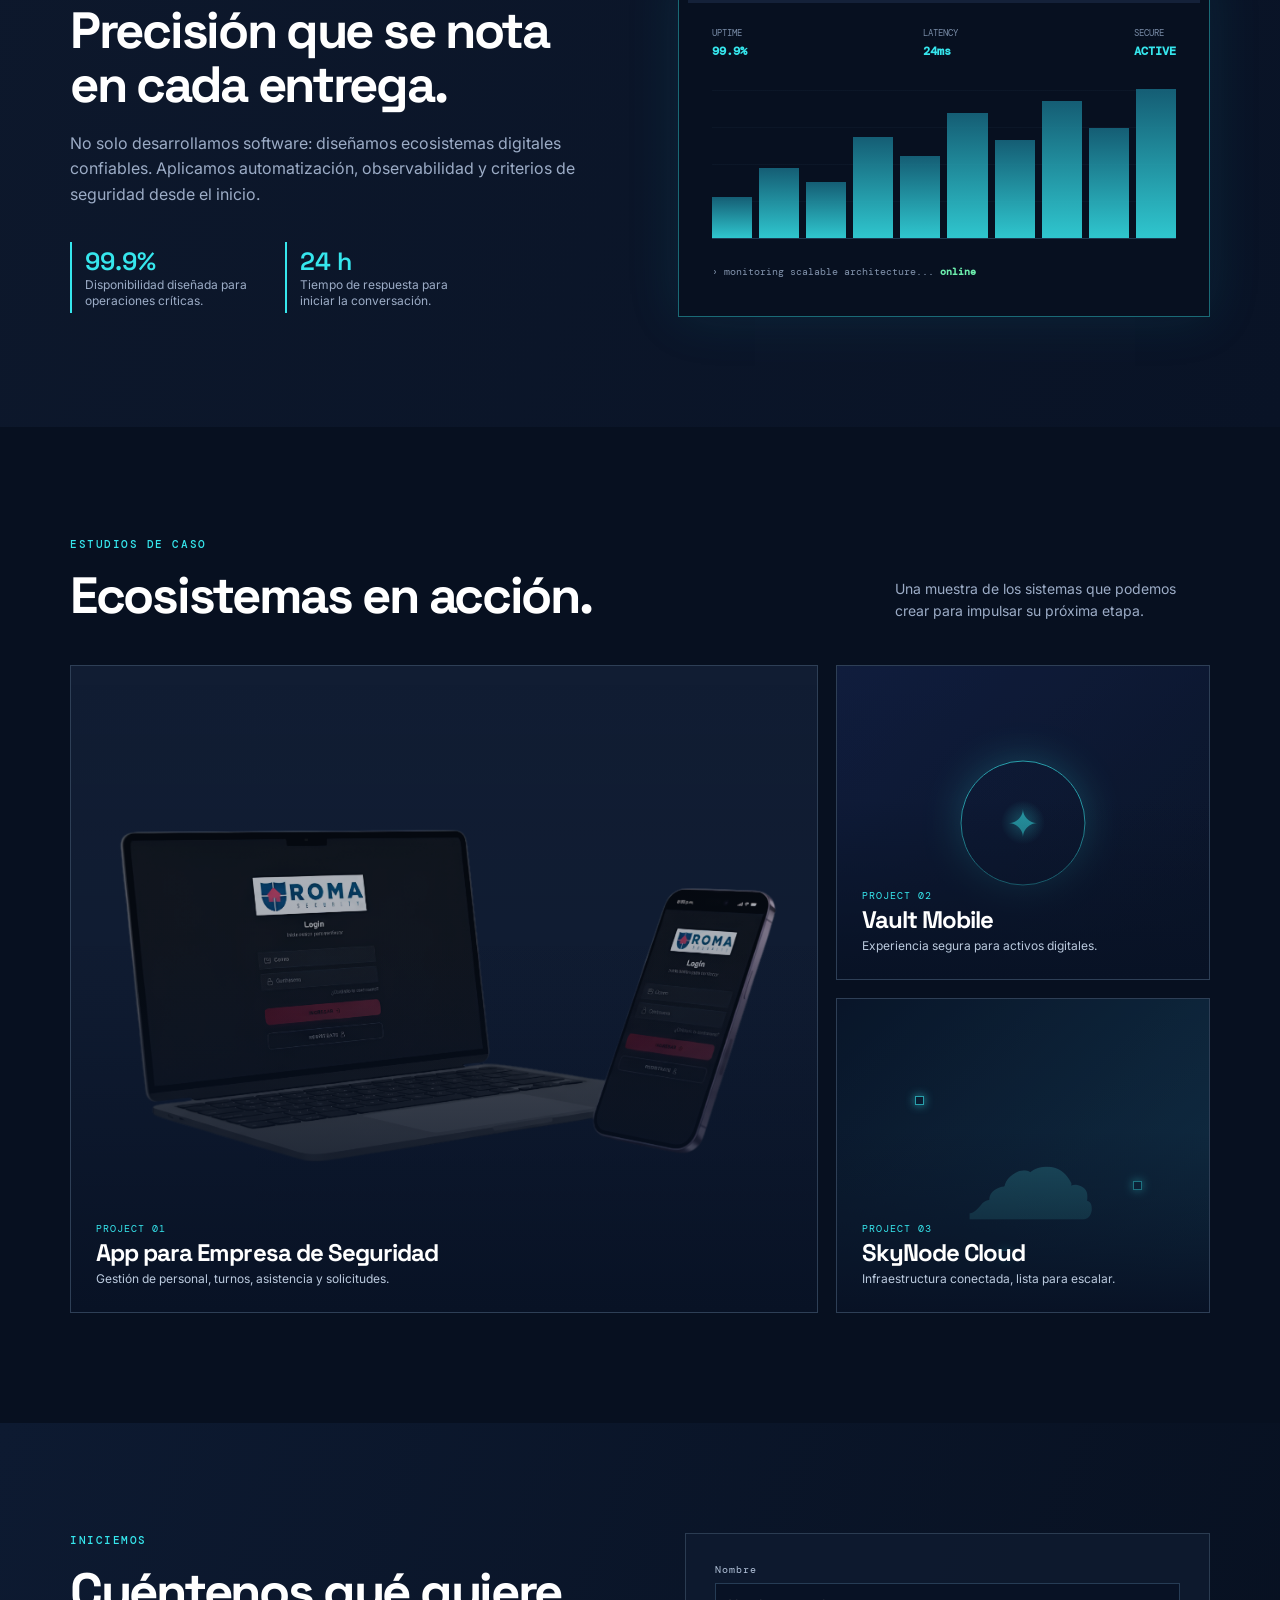
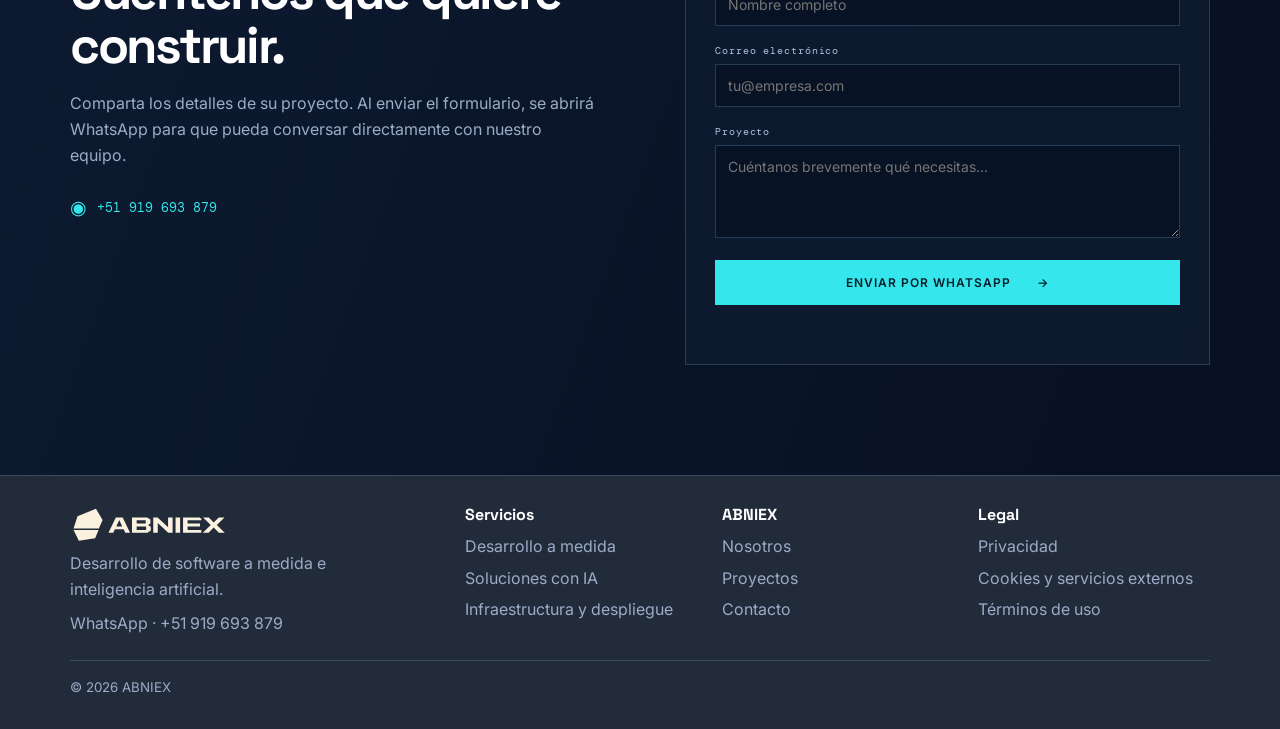
==== commit 35e132bb: "brayan" ====
--- a/index.html
+++ b/index.html
@@ -11,7 +11,7 @@
       rel="stylesheet"
       href="https://cdnjs.cloudflare.com/ajax/libs/font-awesome/6.7.2/css/all.min.css"
     />
-    <title>ABNIEX — Ingeniería de Software</title>
+    <title>ABNIEXCUY — Ingeniería de Software</title>
 
     <link rel="icon" type="image/png" href="img/Logoa.png" />
 
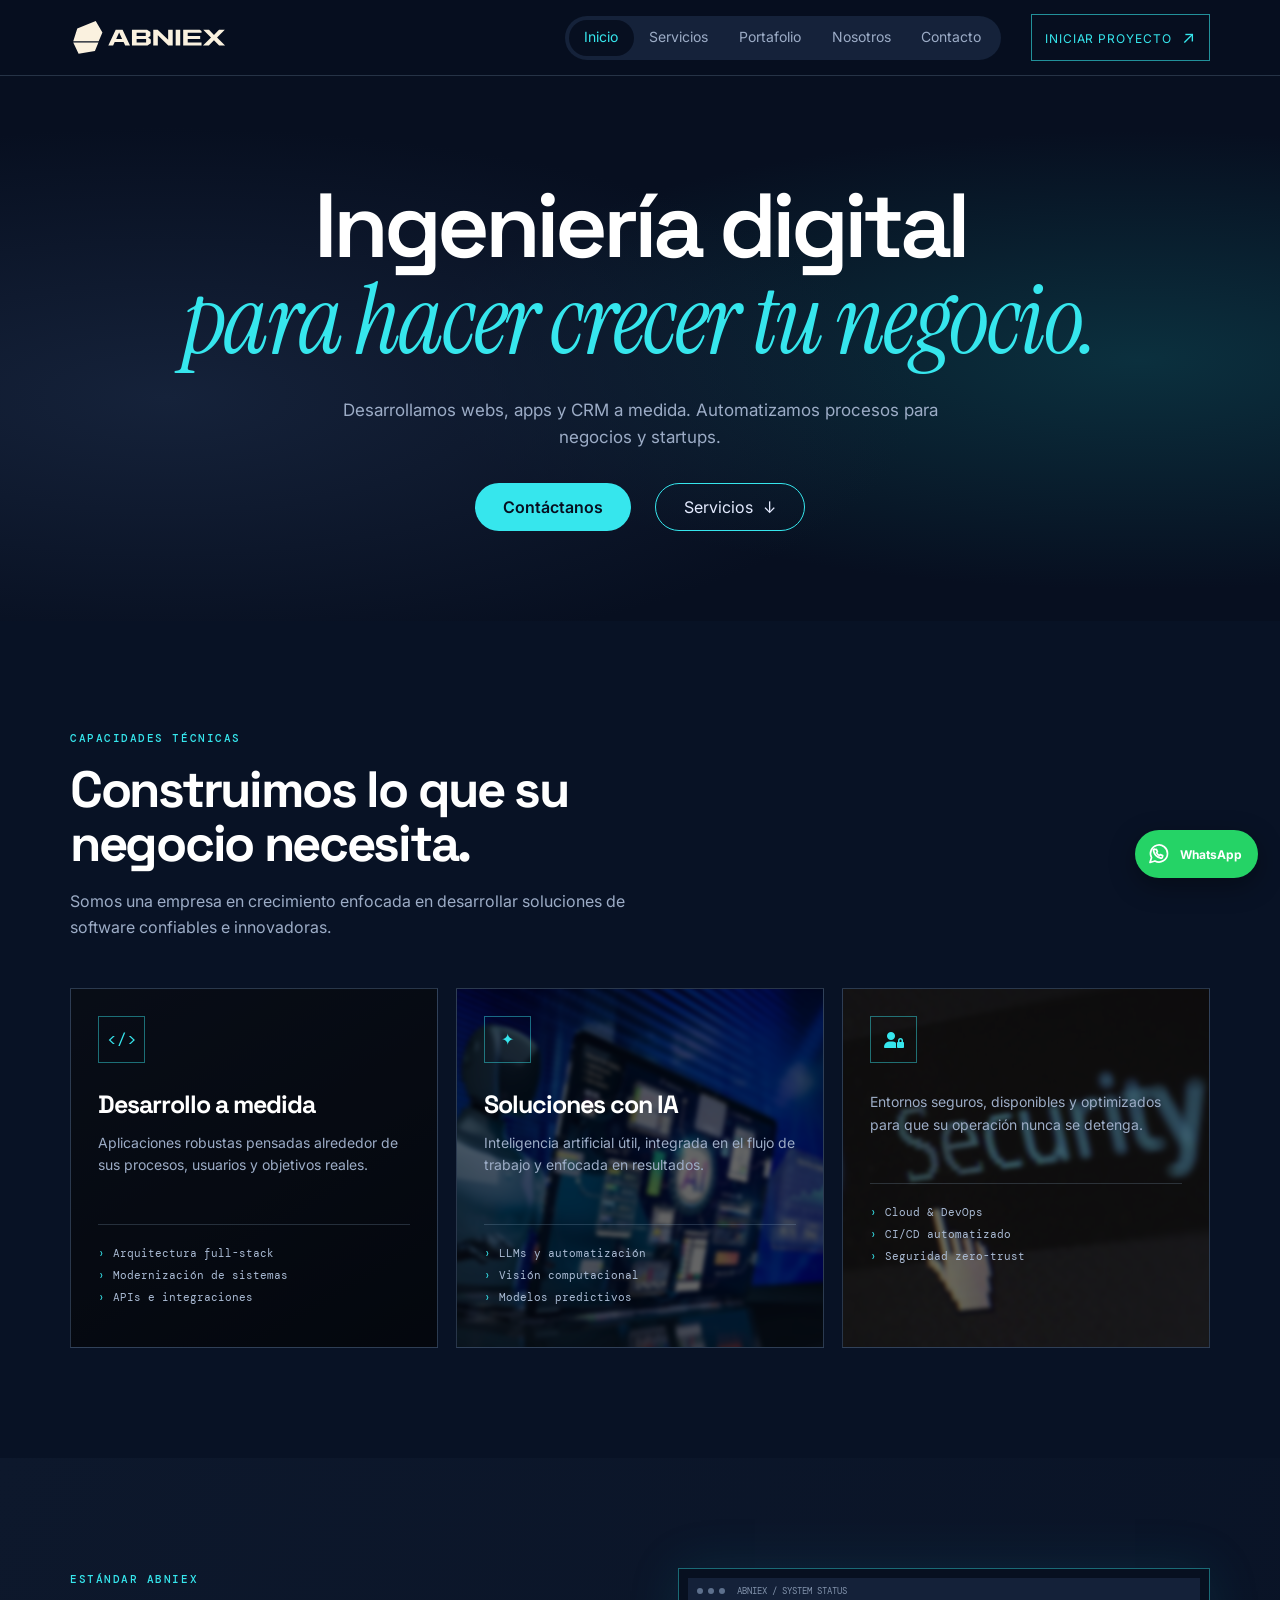
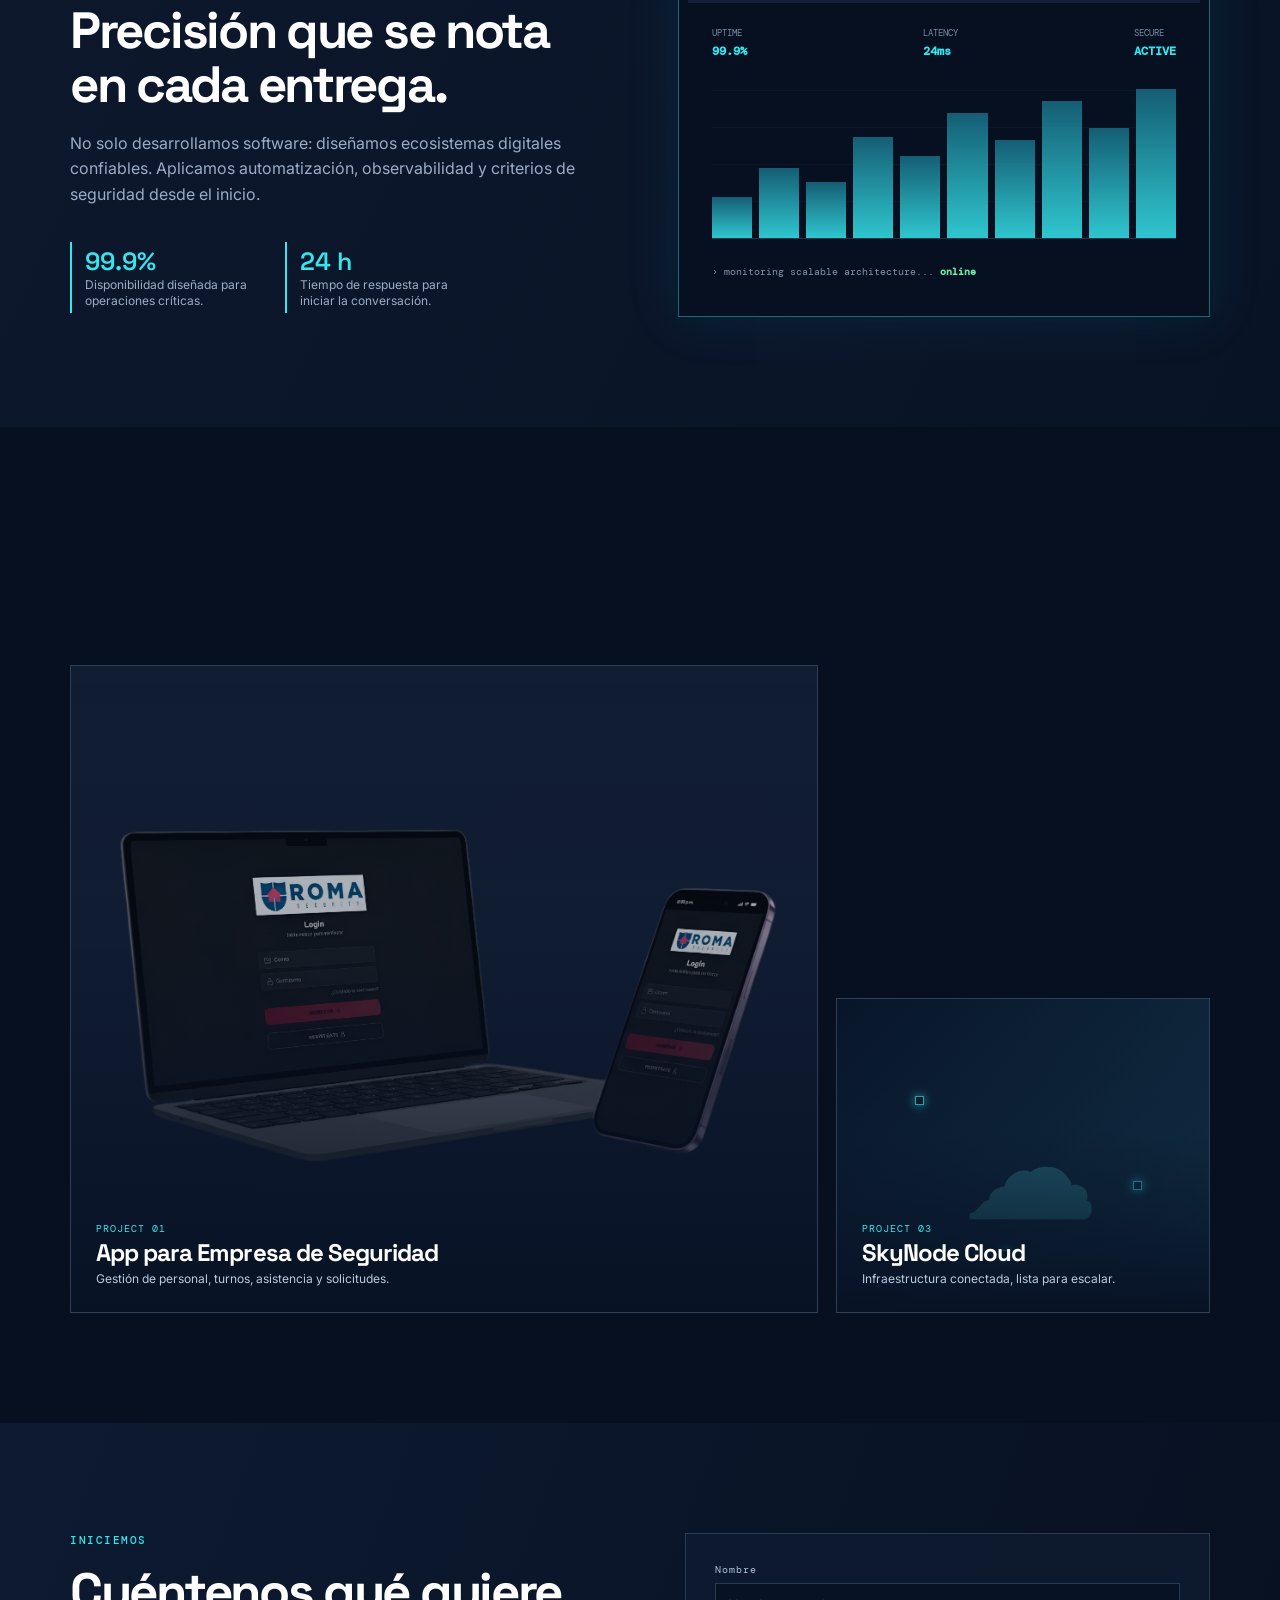
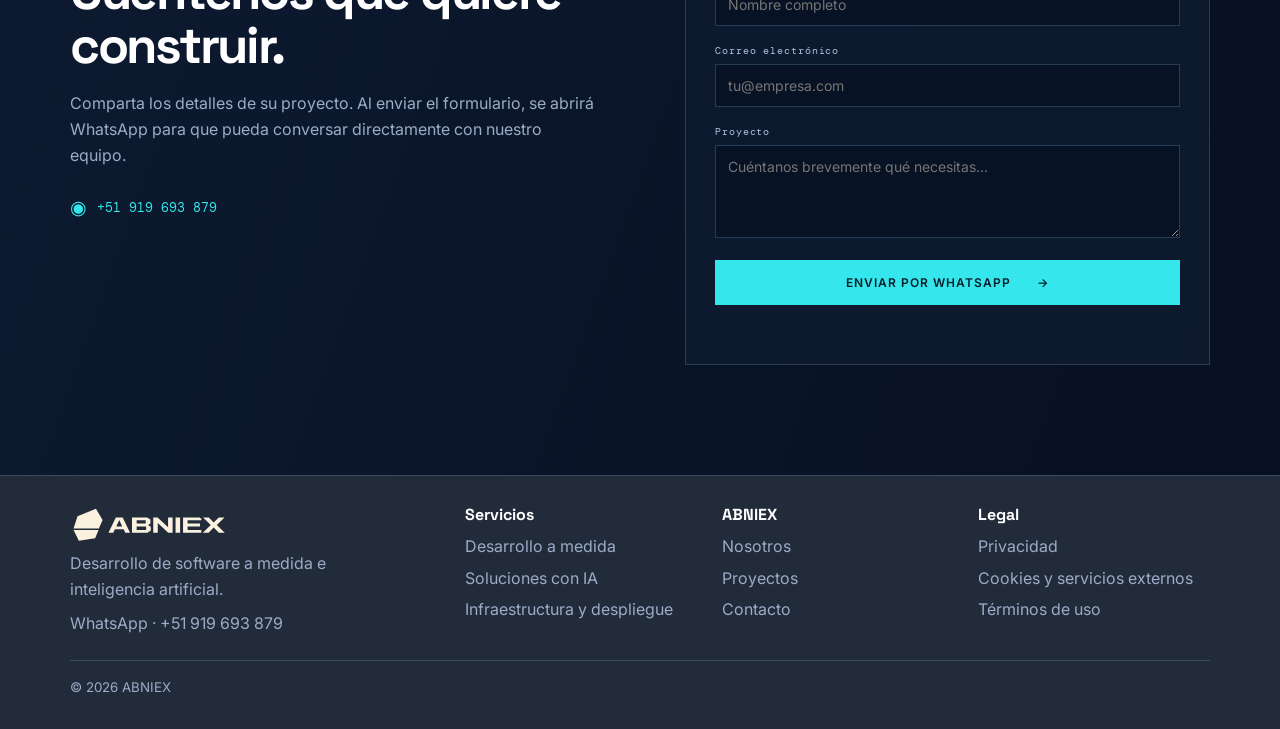
==== commit abc3862e: "brayancuy" ====
--- a/index.html
+++ b/index.html
@@ -11,7 +11,7 @@
       rel="stylesheet"
       href="https://cdnjs.cloudflare.com/ajax/libs/font-awesome/6.7.2/css/all.min.css"
     />
-    <title>ABNIEXCUY — Ingeniería de Software</title>
+    <title>ABNIEXCUYtes — Ingeniería de Software</title>
 
     <link rel="icon" type="image/png" href="img/Logoa.png" />
 
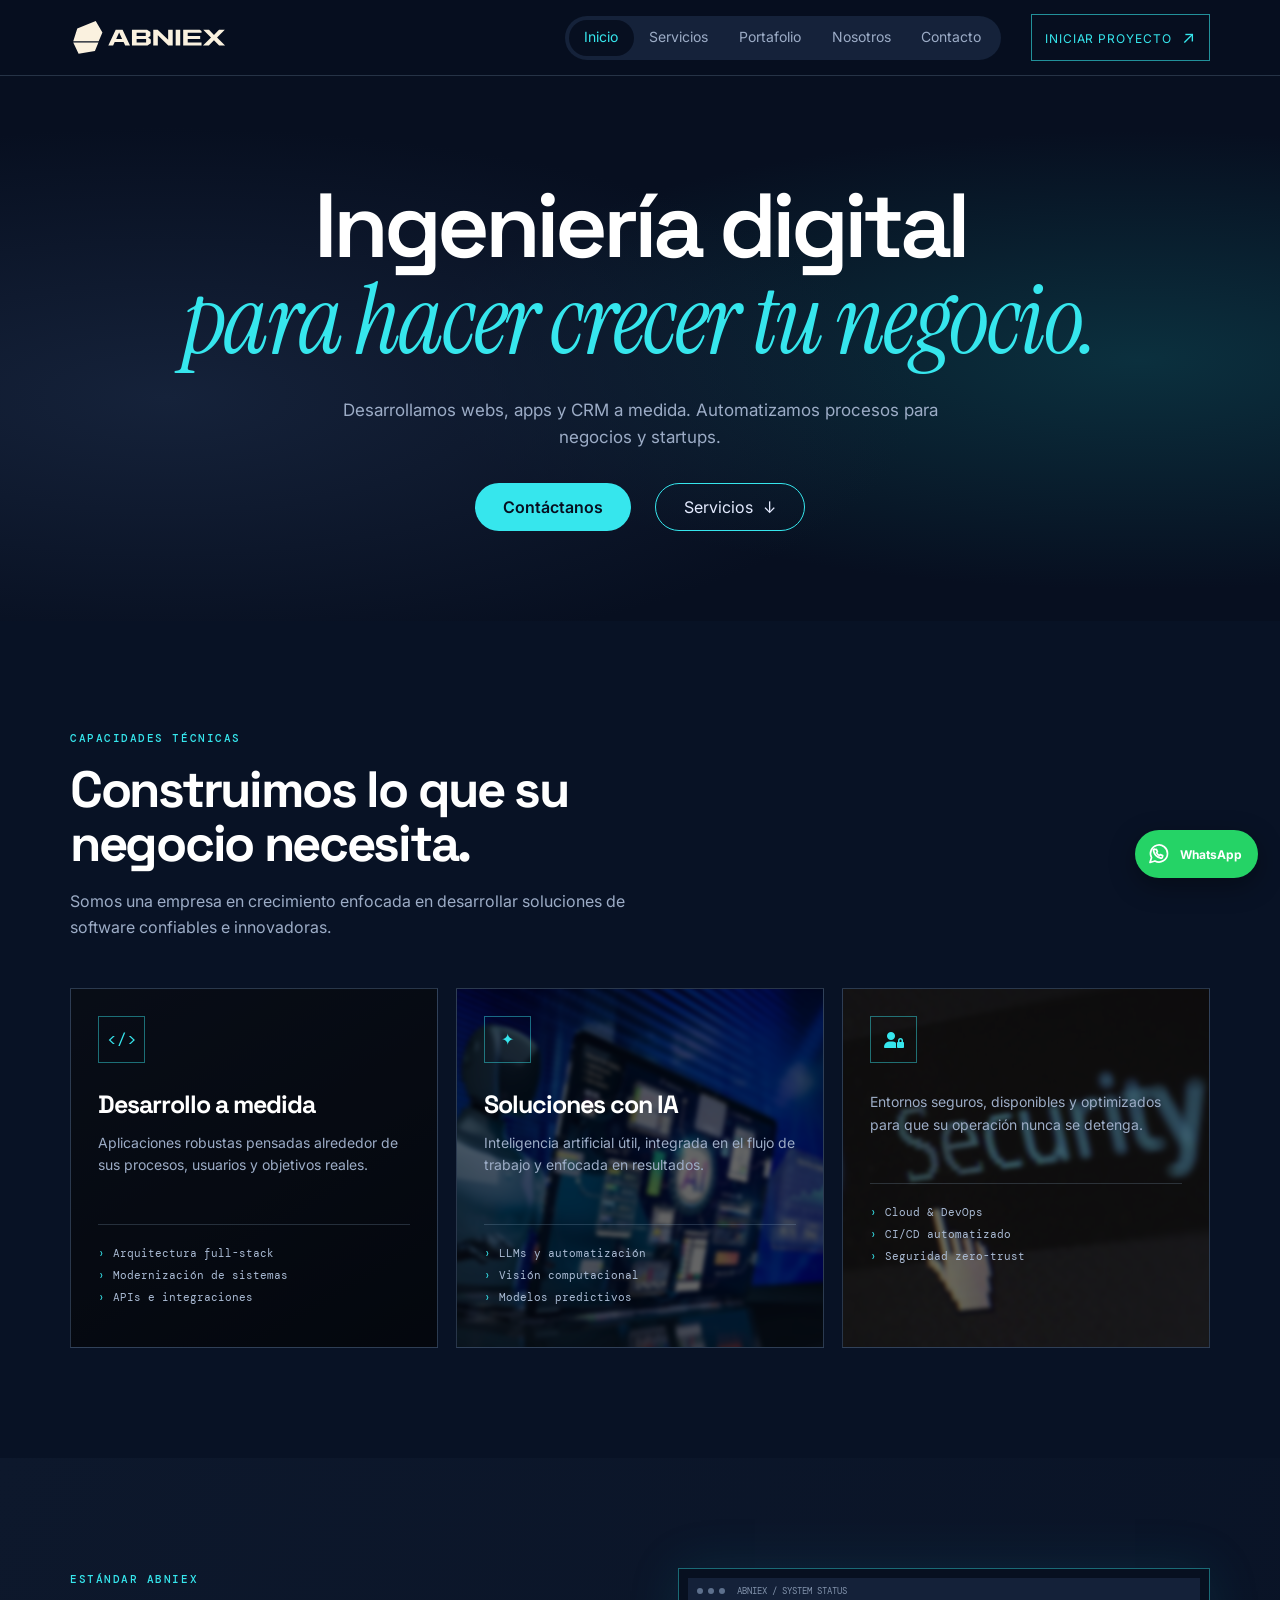
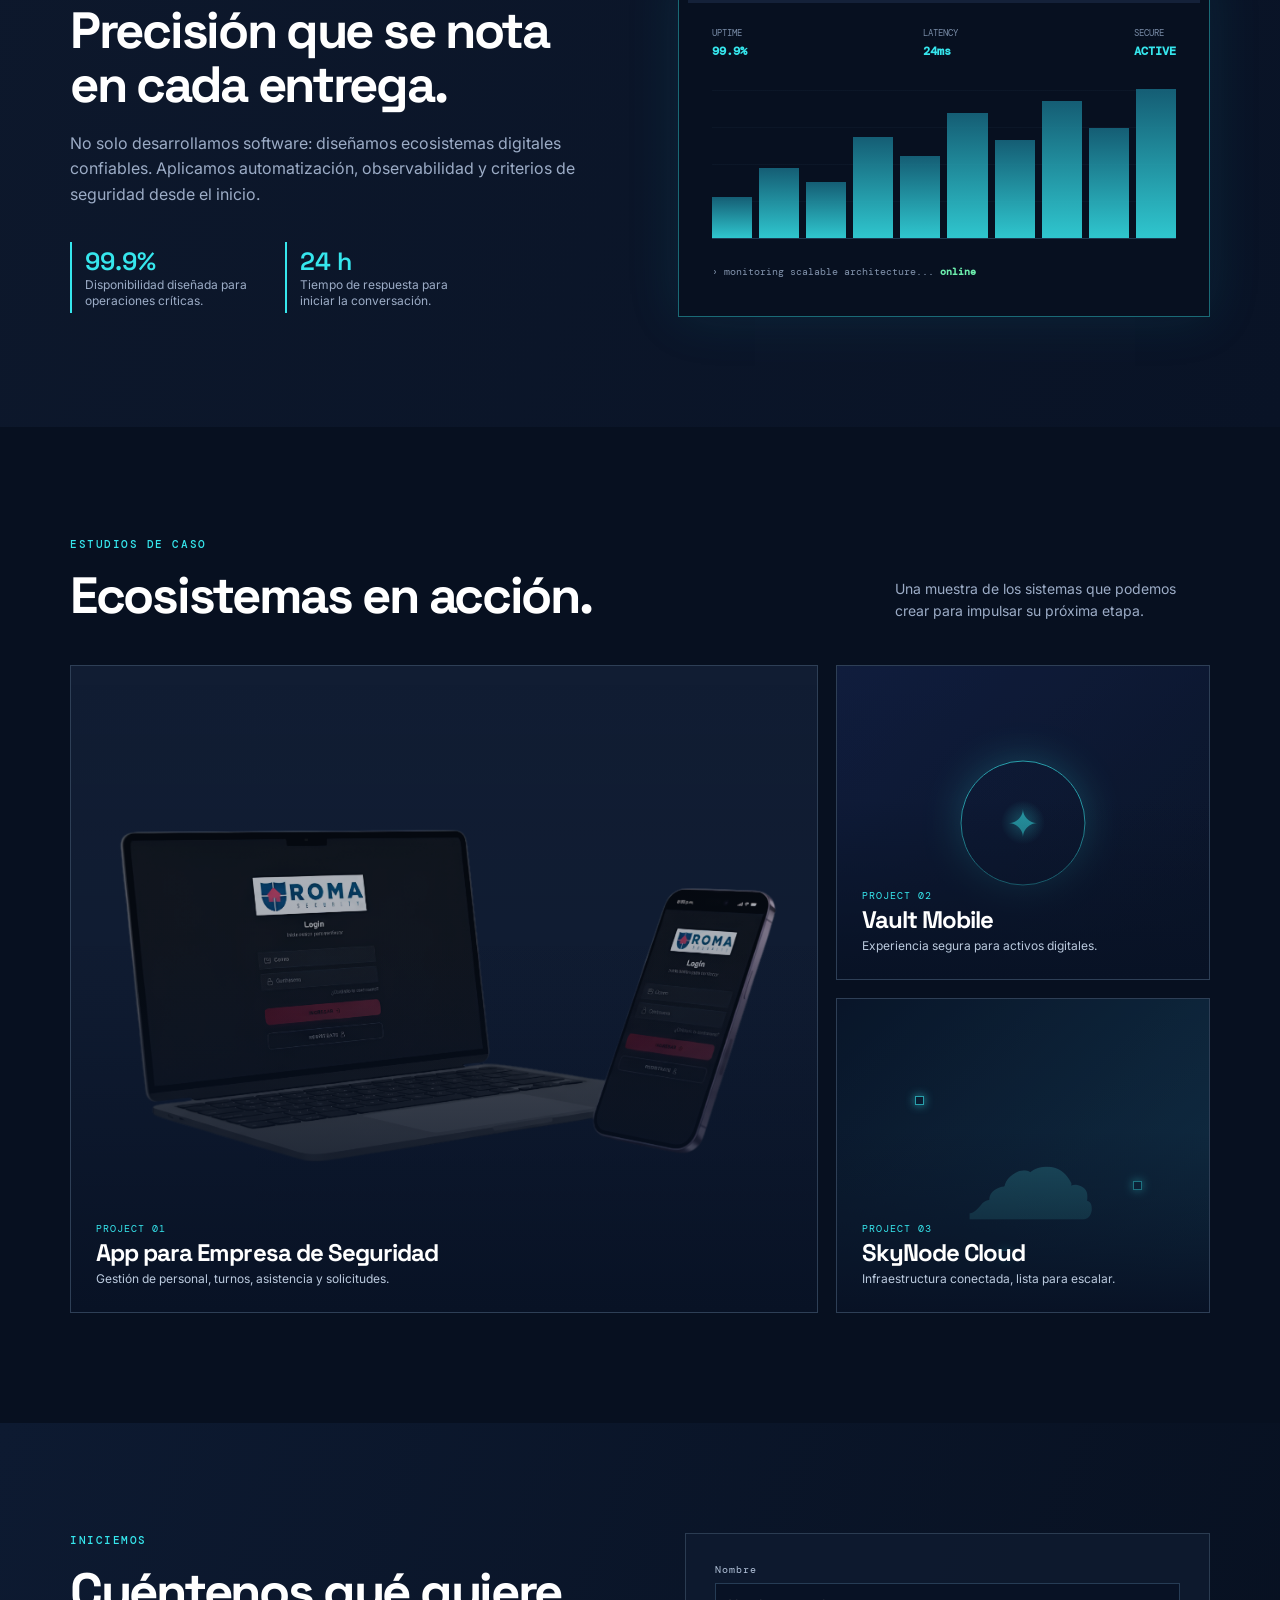
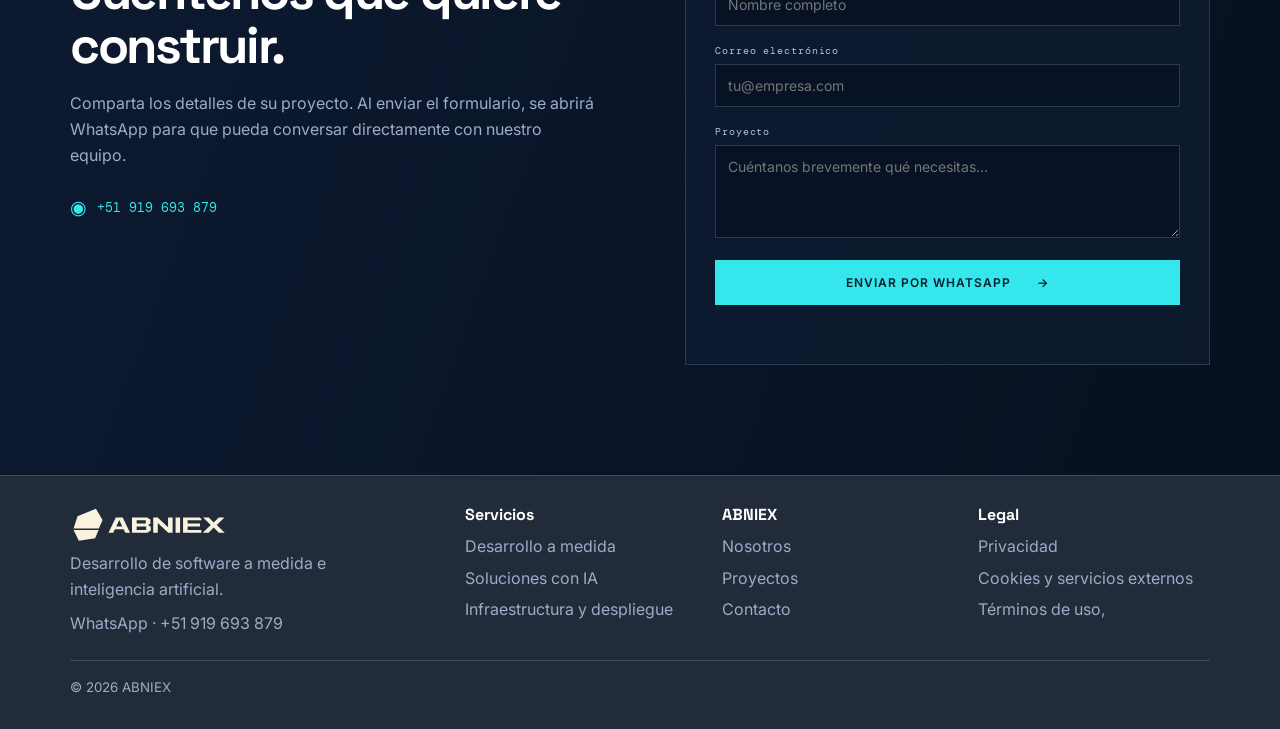
==== commit 2a4d27c2: "actualizacion god" ====
--- a/index.html
+++ b/index.html
@@ -11,7 +11,7 @@
       rel="stylesheet"
       href="https://cdnjs.cloudflare.com/ajax/libs/font-awesome/6.7.2/css/all.min.css"
     />
-    <title>ABNIEXCUYtes — Ingeniería de Software</title>
+    <title>ABNIEX — Ingeniería de Software</title>
 
     <link rel="icon" type="image/png" href="img/Logoa.png" />
 
@@ -294,7 +294,7 @@
             <h2>Legal</h2>
             <a href="privacidad.html">Privacidad</a>
             <a href="cookies.html">Cookies y servicios externos</a>
-            <a href="terminos.html">Términos de uso</a>
+            <a href="terminos.html">Términos de uso,</a>
           </nav>
         </div>
         <small class="footer-copyright">© <span id="year"></span> ABNIEX</small>
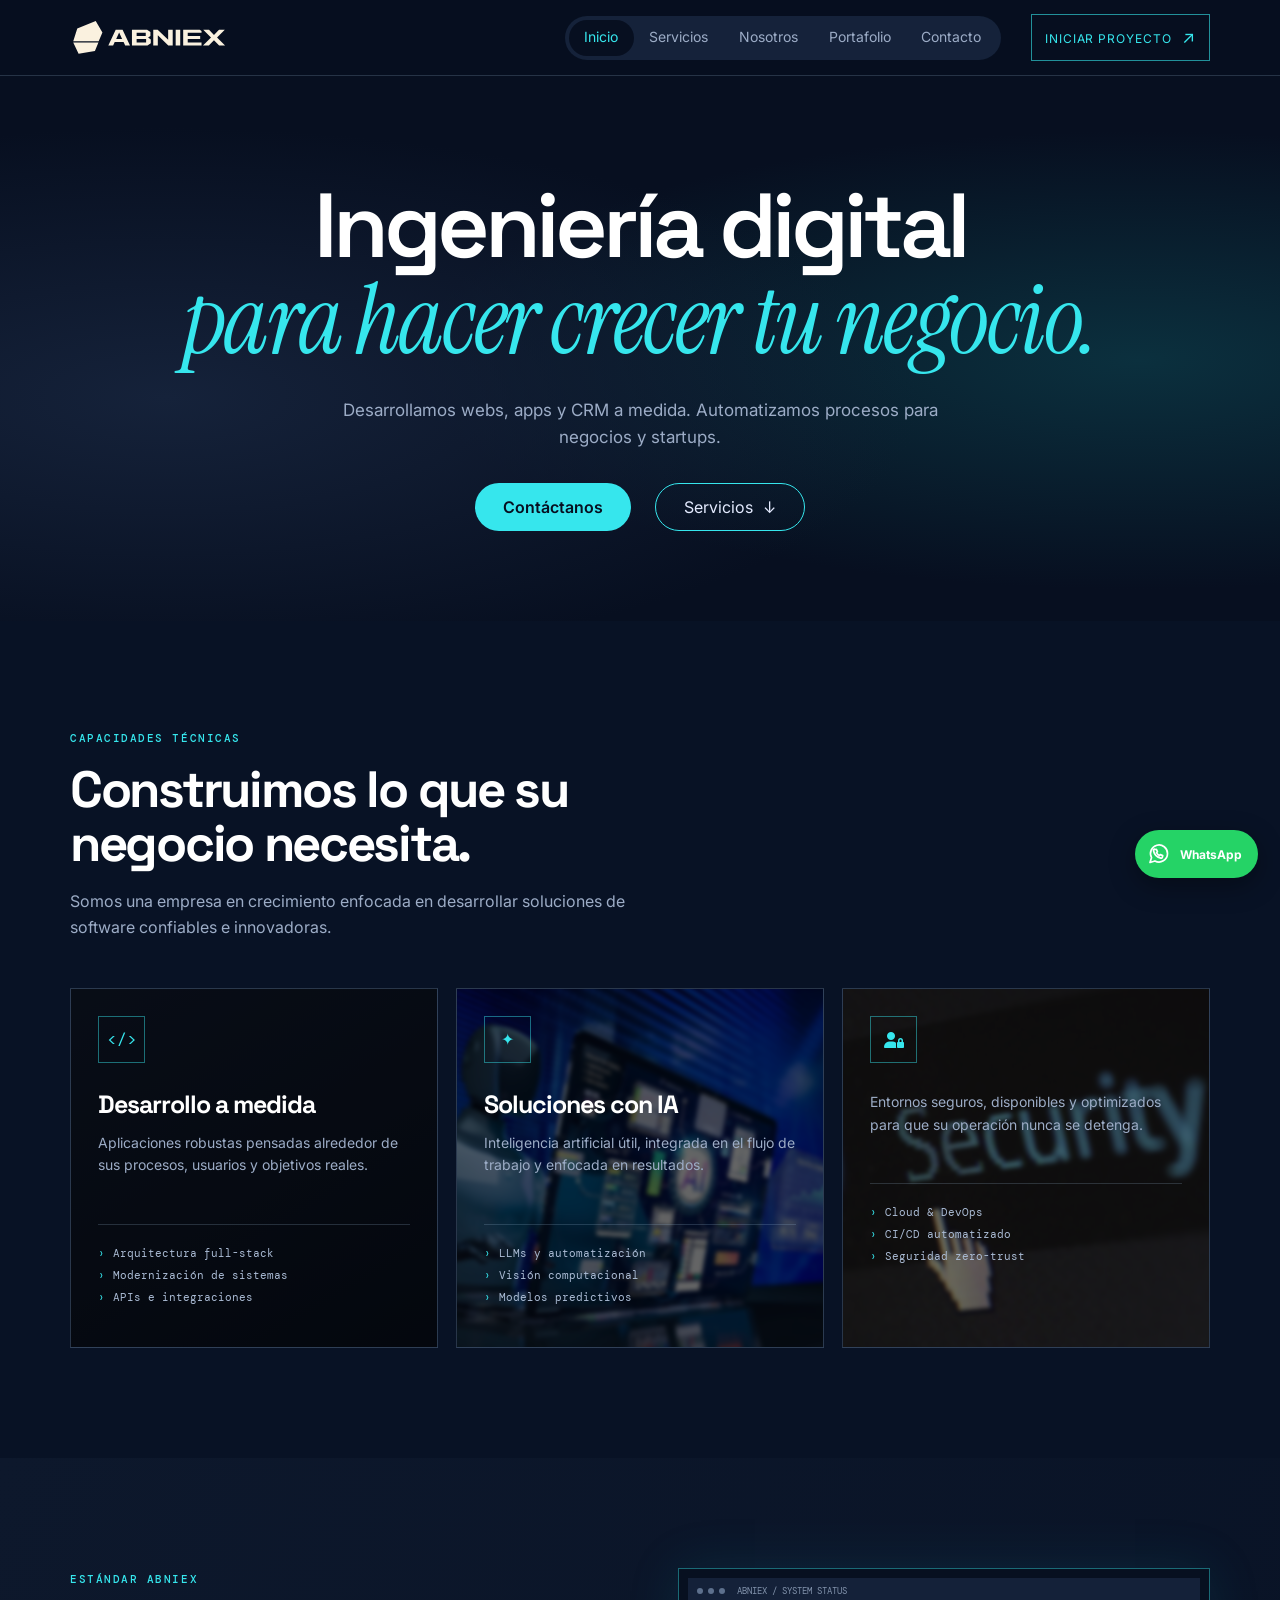
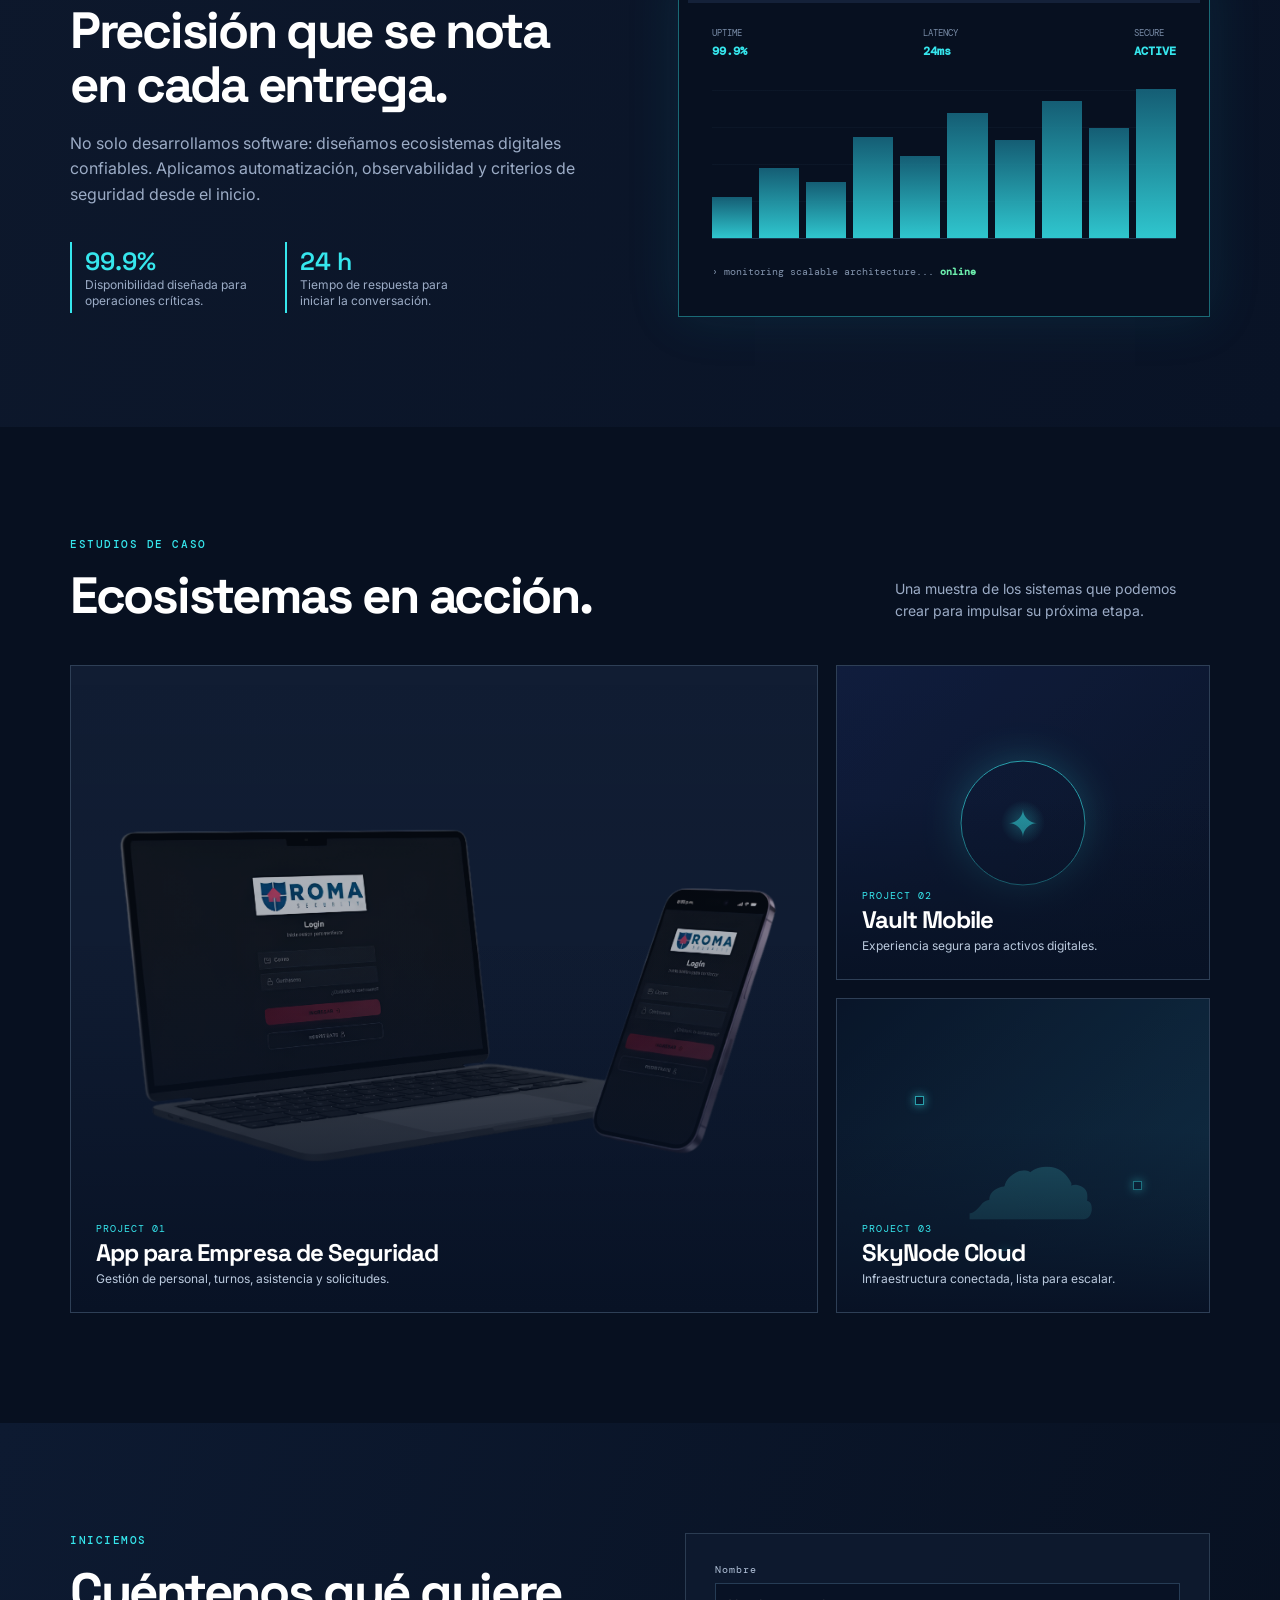
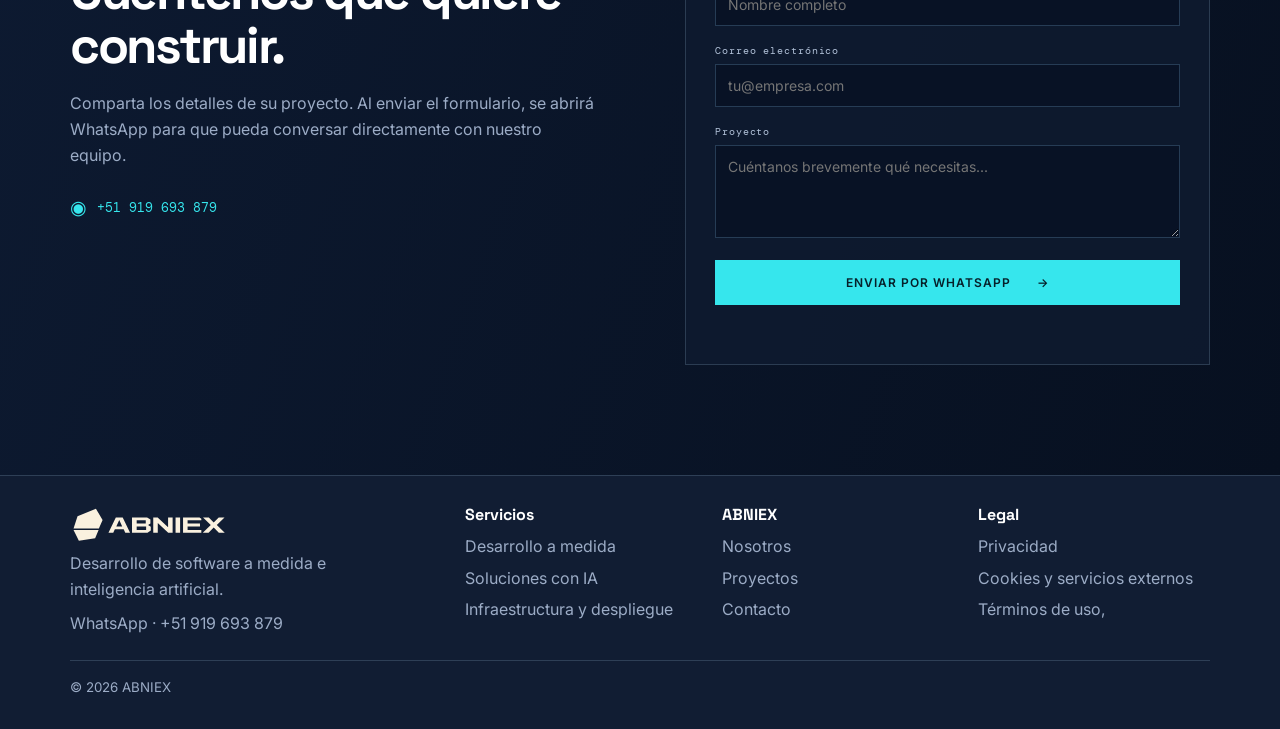
==== commit 78e2b958: "Actualizacion 21:25" ====
--- a/index.html
+++ b/index.html
@@ -30,7 +30,7 @@
     <link rel="stylesheet" href="css/portada.css" />
   </head>
   <body>
-    <header class="site-header" id="top">
+    <header class="site-header">
       <nav class="nav container" aria-label="Navegación principal">
         <a class="brand" href="#top" aria-label="ABNIEX, inicio"><img class="nav-brand-logo" src="img/abniex-negativo.svg" alt="" width="158" height="36" /></a>
         <button
@@ -43,16 +43,18 @@
           <i></i><i></i><i></i>
         </button>
         <div class="nav-links" id="nav-links">
-          <a href="#top" aria-current="page">Inicio</a>
-          <a href="#services">Servicios</a><a href="#portfolio">Portafolio</a
-          ><a href="#about">Nosotros</a><a href="#contact">Contacto</a>
+          <a href="#top" aria-current="location">Inicio</a>
+          <a href="#services">Servicios</a>
+          <a href="#about">Nosotros</a>
+          <a href="#portfolio">Portafolio</a>
+          <a href="#contact">Contacto</a>
         </div>
         <a class="nav-cta" href="#contact">Iniciar proyecto <span>↗</span></a>
       </nav>
     </header>
 
     <main>
-      <section class="agency-hero" aria-labelledby="hero-title">
+      <section class="agency-hero" id="top" aria-labelledby="hero-title">
         <div class="container">
           <h1 id="hero-title">
             Ingeniería digital<br /><em>para hacer crecer tu negocio.</em>
--- a/css/styles.css
+++ b/css/styles.css
@@ -1,4 +1,5 @@
 :root {
+  --header-height: 76px;
   --bg: #070f20;
   --surface: #101a2e;
   --surface-2: #15223a;
@@ -16,6 +17,9 @@
 html {
   scroll-behavior: smooth;
 }
+main > section[id] {
+  scroll-margin-top: var(--header-height);
+}
 body {
   margin: 0;
   background: var(--bg);
@@ -28,7 +32,7 @@
   margin: auto;
 }
 .site-header {
-  height: 76px;
+  height: var(--header-height);
   position: fixed;
   inset: 0 0 auto;
   z-index: 20;
@@ -736,11 +740,11 @@
   transform: none;
 }
 @media (max-width: 760px) {
+  :root {
+    --header-height: 66px;
+  }
   .container {
     width: min(100% - 32px, 1140px);
-  }
-  .site-header {
-    height: 66px;
   }
   .nav {
     gap: 13px;
@@ -756,7 +760,7 @@
   }
   .nav-links {
     position: absolute;
-    top: 66px;
+    top: var(--header-height);
     left: 0;
     right: 0;
     display: none;
@@ -847,7 +851,7 @@
 }
 
 .site-footer {
-  background: #222b3a;
+  background: #111d33;
   border-top: 1px solid var(--line);
   padding: 31px 0;
 }
--- a/css/portada.css
+++ b/css/portada.css
@@ -53,8 +53,19 @@
   outline: 2px solid var(--cyan);
   outline-offset: 4px;
 }
-@media (min-width: 901px) {
+.nav .nav-links a[aria-current] {
+  color: var(--cyan);
+}
+@media (max-width: 760px) {
+  .nav-links a[aria-current] {
+    background: var(--bg);
+    border-radius: 8px;
+  }
+}
+@media (min-width: 761px) {
   .nav-links {
+    position: relative;
+    isolation: isolate;
     gap: 0;
     padding: 4px;
     border-radius: 100px;
@@ -64,15 +75,32 @@
     display: inline-flex;
     align-items: center;
     min-height: 36px;
-    padding-inline: clamp(10px, 1.2vw, 18px);
+    padding-inline: clamp(8px, 1.2vw, 18px);
     border-radius: 100px;
   }
   .nav-links a[aria-current] {
-    color: var(--cyan);
     background: var(--bg);
+  }
+  .nav-links.has-indicator a[aria-current] {
+    background: transparent;
+  }
+  .nav-links.has-indicator::before {
+    content: "";
+    position: absolute;
+    inset: 4px auto 4px 0;
+    z-index: -1;
+    width: var(--indicator-width);
+    transform: translateX(var(--indicator-left));
+    border-radius: 100px;
+    background: var(--bg);
+    pointer-events: none;
+    transition: transform 260ms ease, width 260ms ease;
   }
 }
 @media (prefers-reduced-motion: reduce) {
+  .nav-links.has-indicator::before {
+    transition: none;
+  }
   html {
     scroll-behavior: auto;
   }
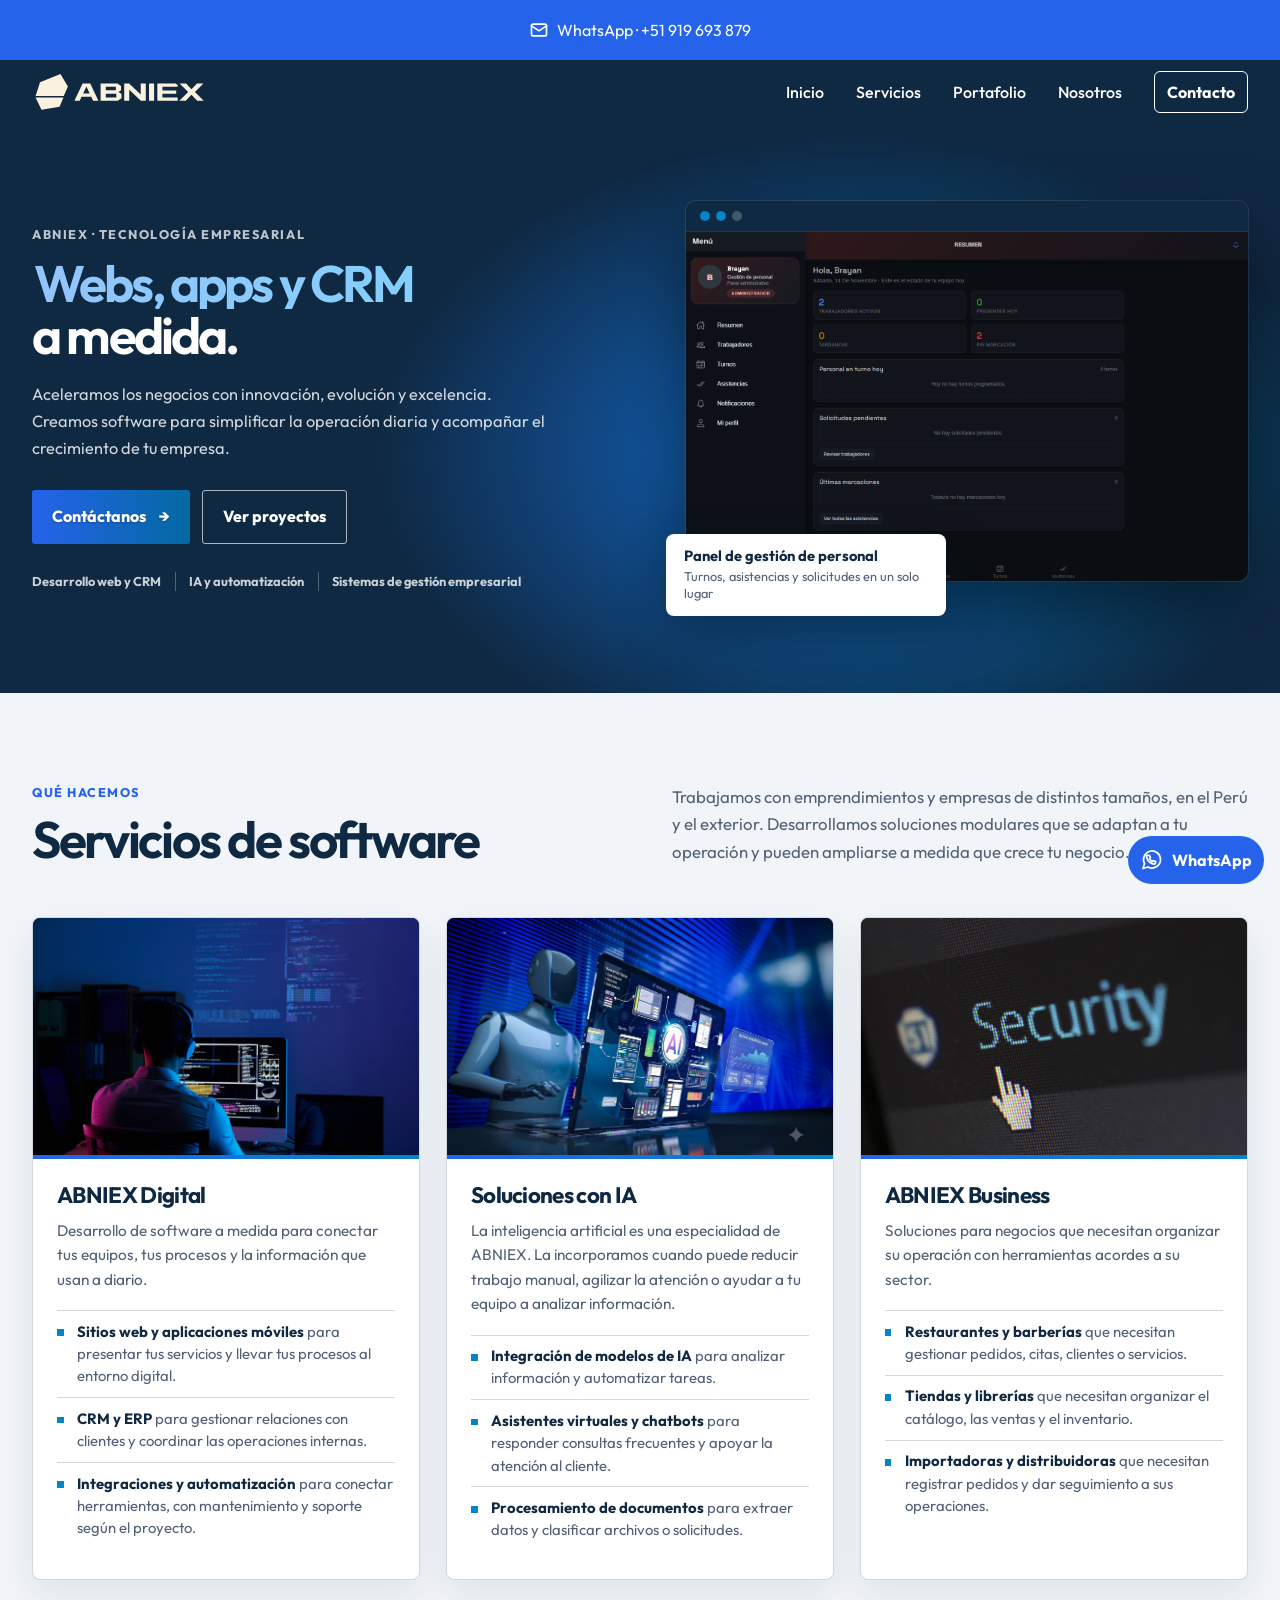
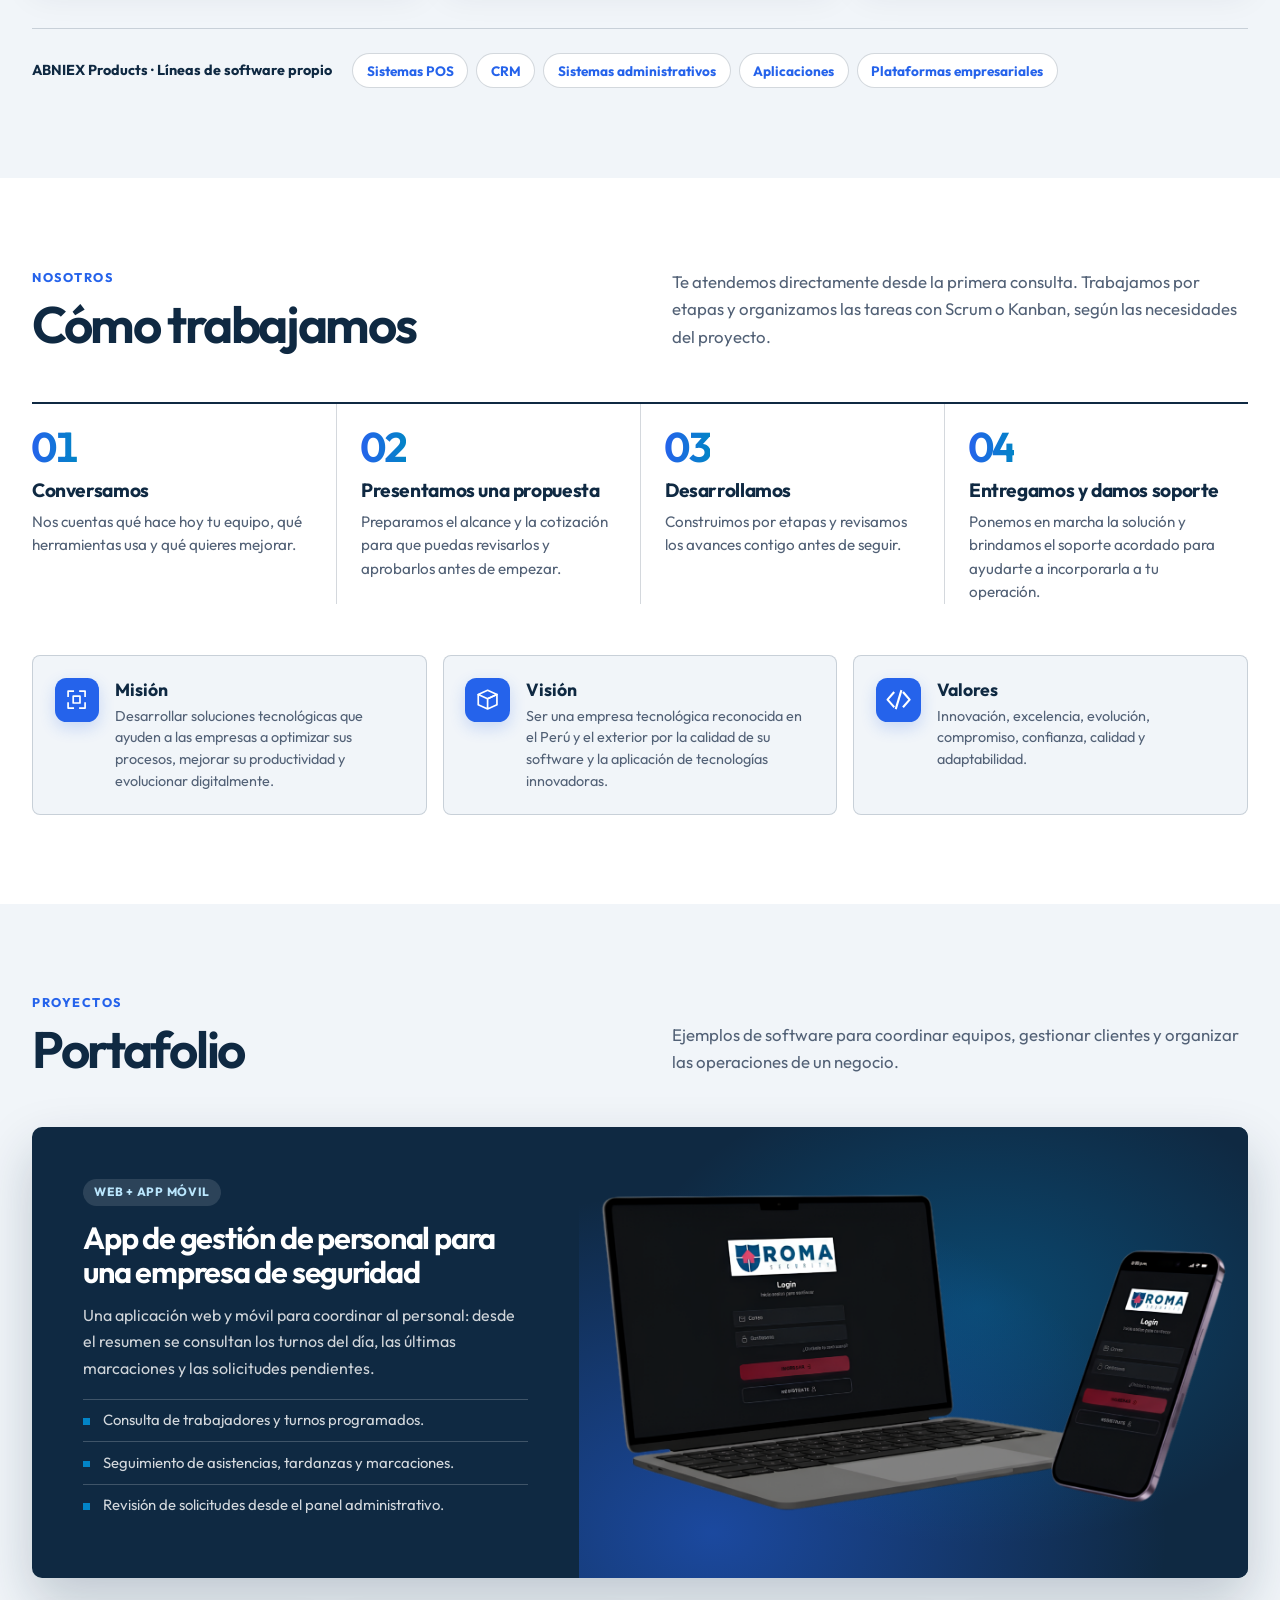
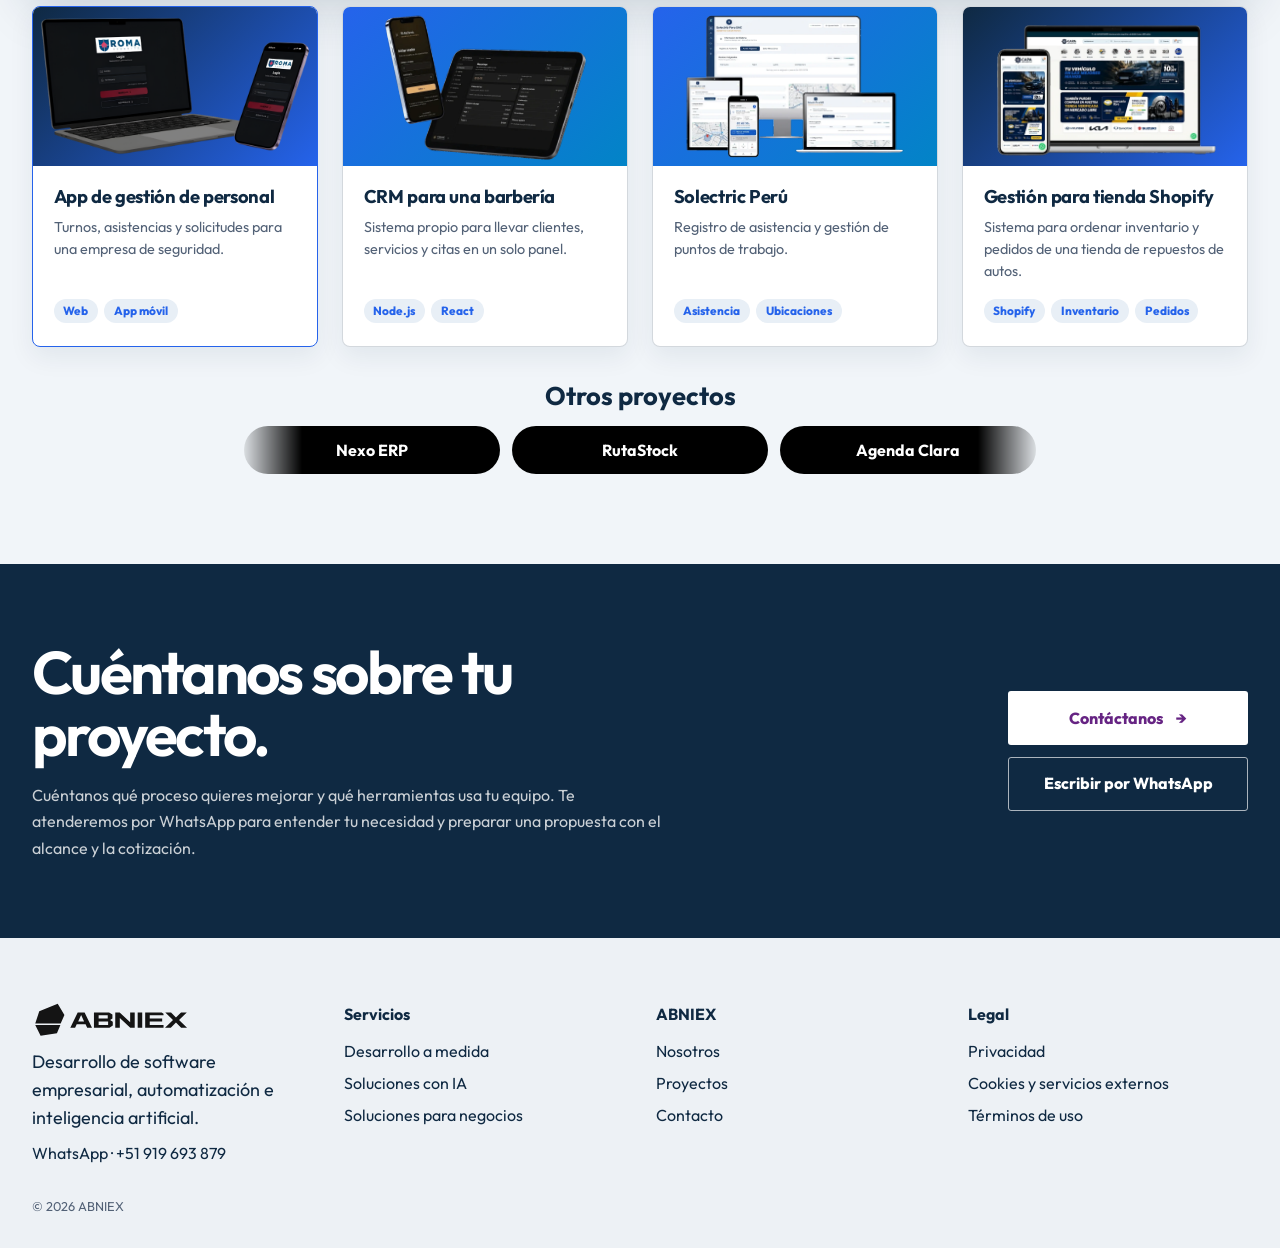
==== commit 6ee359c4: "Publica la web actual de ABNIEX" ====
--- a/index.html
+++ b/index.html
@@ -1,302 +1,884 @@
 <!doctype html>
-<html lang="es">
+<html lang="es" class="scroll-smooth">
   <head>
     <meta charset="utf-8" />
     <meta name="viewport" content="width=device-width, initial-scale=1" />
     <meta
       name="description"
-      content="ABNIEX: ingeniería de software, inteligencia artificial e infraestructura cloud."
-    />
-    <link
-      rel="stylesheet"
-      href="https://cdnjs.cloudflare.com/ajax/libs/font-awesome/6.7.2/css/all.min.css"
+      content="ABNIEX desarrolla software empresarial, automatización y soluciones de inteligencia artificial para negocios en el Perú y el exterior."
     />
     <title>ABNIEX — Ingeniería de Software</title>
-
-    <link rel="icon" type="image/png" href="img/Logoa.png" />
-
-    <link rel="preconnect" href="https://fonts.googleapis.com" />
-    <link rel="preconnect" href="https://fonts.gstatic.com" crossorigin />
     <link
-      href="https://fonts.googleapis.com/css2?family=DM+Mono:wght@400;500&amp;family=Inter:wght@400;500;600;700&amp;family=Space+Grotesk:wght@700&amp;display=swap"
-      rel="stylesheet"
+      rel="icon"
+      href="assets/marca/abniex-positivo.svg"
+      type="image/svg+xml"
     />
-
-    <link rel="stylesheet" href="css/styles.css" />
-    <link
-      rel="stylesheet"
-      href="https://fonts.googleapis.com/css2?family=Instrument+Serif:ital@1&amp;display=swap"
-    />
-    <link rel="stylesheet" href="css/portada.css" />
+    <link rel="stylesheet" href="css/base.css" />
+    <link rel="stylesheet" href="css/plantilla.css" />
+    <script src="js/plantilla.js" defer></script>
   </head>
   <body>
-    <header class="site-header">
-      <nav class="nav container" aria-label="Navegación principal">
-        <a class="brand" href="#top" aria-label="ABNIEX, inicio"><img class="nav-brand-logo" src="img/abniex-negativo.svg" alt="" width="158" height="36" /></a>
-        <button
-          class="menu-toggle"
-          type="button"
-          aria-label="Abrir menú"
-          aria-expanded="false"
-          aria-controls="nav-links"
+    <div
+      class="abniex-contact-strip px-3 py-2.5 text-sm text-white transition ease-in-out hover:text-white sm:py-3.5 lg:py-5"
+    >
+      <div class="mx-auto w-full max-w-7xl px-2 sm:px-6 lg:px-8">
+        <div
+          class="flex flex-col items-center justify-center gap-y-2 text-center sm:flex-row sm:justify-end sm:gap-x-4 sm:text-left"
         >
-          <i></i><i></i><i></i>
-        </button>
-        <div class="nav-links" id="nav-links">
-          <a href="#top" aria-current="location">Inicio</a>
-          <a href="#services">Servicios</a>
-          <a href="#about">Nosotros</a>
-          <a href="#portfolio">Portafolio</a>
-          <a href="#contact">Contacto</a>
+          <a
+            class="inline-flex w-full min-w-0 items-center justify-center gap-2 break-all leading-tight sm:w-auto sm:justify-start"
+            href="https://wa.me/51919693879"
+          >
+            <svg
+              xmlns="http://www.w3.org/2000/svg"
+              width="24"
+              height="24"
+              viewBox="0 0 24 24"
+              fill="none"
+              stroke="currentColor"
+              stroke-width="2"
+              stroke-linecap="round"
+              stroke-linejoin="round"
+              class="h-5 w-5 shrink-0"
+              aria-hidden="true"
+            >
+              <path stroke="none" d="M0 0h24v24H0z" fill="none" />
+              <path
+                d="M3 7a2 2 0 0 1 2 -2h14a2 2 0 0 1 2 2v10a2 2 0 0 1 -2 2h-14a2 2 0 0 1 -2 -2v-10z"
+              />
+              <path d="M3 7l9 6l9 -6" />
+            </svg>
+            <span>WhatsApp · +51 919 693 879</span>
+          </a>
         </div>
-        <a class="nav-cta" href="#contact">Iniciar proyecto <span>↗</span></a>
-      </nav>
-    </header>
-
-    <main>
-      <section class="agency-hero" id="top" aria-labelledby="hero-title">
-        <div class="container">
-          <h1 id="hero-title">
-            Ingeniería digital<br /><em>para hacer crecer tu negocio.</em>
-          </h1>
-          <p class="lead">
-            Desarrollamos webs, apps y CRM a medida. Automatizamos procesos para
-            negocios y startups.
-          </p>
-          <div class="agency-actions">
-            <a class="agency-cta" href="#contact">
-              Contáctanos
-            </a>
-            <a href="#services">Servicios <span aria-hidden="true">↓</span></a>
-          </div>
+      </div>
+    </div>
+    <nav class="abniex-nav">
+      <div class="mx-auto max-w-7xl px-2 sm:px-6 lg:px-8">
+        <div class="relative flex h-16 items-center justify-between">
+          <div class="absolute inset-y-0 left-0 flex items-center sm:hidden">
+            <button
+              type="button"
+              class="relative inline-flex items-center justify-center rounded-md p-2 text-gray-400 hover:bg-gray-700 hover:text-white focus:outline-none focus:ring-2 focus:ring-inset focus:ring-white"
+              aria-controls="mobile-menu"
+              aria-expanded="false"
+            >
+              <span class="absolute -inset-0.5"></span>
+              <span class="sr-only">Abrir menú principal</span>
+
+              <svg
+                class="h-6 w-6"
+                fill="none"
+                viewBox="0 0 24 24"
+                stroke-width="1.5"
+                stroke="white"
+                aria-hidden="true"
+              >
+                <path
+                  stroke-linecap="round"
+                  stroke-linejoin="round"
+                  d="M3.75 6.75h16.5M3.75 12h16.5m-16.5 5.25h16.5"
+                />
+              </svg>
+
+              <svg
+                hidden
+                class="block h-6 w-6"
+                fill="none"
+                viewBox="0 0 24 24"
+                stroke-width="1.5"
+                stroke="white"
+                aria-hidden="true"
+              >
+                <path
+                  stroke-linecap="round"
+                  stroke-linejoin="round"
+                  d="M6 18L18 6M6 6l12 12"
+                />
+              </svg>
+            </button>
+          </div>
+          <div
+            class="flex flex-1 items-center justify-center sm:items-stretch sm:justify-between"
+          >
+            <div class="flex flex-shrink-0 items-center">
+              <a href="index.html"
+                ><img
+                  class="h-10 w-auto"
+                  src="assets/marca/abniex-negativo.svg"
+                  alt="ABNIEX"
+              /></a>
+            </div>
+            <div class="hidden sm:ml-6 sm:block">
+              <div class="flex space-x-8 items-center">
+                <a href="index.html" class="text-white font-medium text-white"
+                  >Inicio</a
+                >
+                <a href="#servicios" class="text-white font-medium"
+                  >Servicios</a
+                >
+                <a href="#portafolio" class="text-white font-medium"
+                  >Portafolio</a
+                >
+                <a href="#enfoque" class="text-white font-medium">Nosotros</a>
+
+                <a
+                  href="contacto.html"
+                  class="select-none rounded-md px-3 py-2 text-center align-middle font-bold transition-all border border-white text-white animate-pulse text-white-300 hover:text-white"
+                  >Contacto</a
+                >
+              </div>
+            </div>
+          </div>
+        </div>
+      </div>
+
+      <div class="sm:hidden" id="mobile-menu" hidden>
+        <div class="space-y-1 px-2 pb-3 pt-2">
+          <a
+            href="index.html"
+            class="block rounded-md px-3 py-2 text-base font-medium text-white"
+            >Inicio</a
+          >
+          <a
+            href="#servicios"
+            class="block rounded-md px-3 py-2 text-base font-medium text-white"
+            >Servicios</a
+          >
+          <a
+            href="#portafolio"
+            class="block rounded-md px-3 py-2 text-base font-medium text-white"
+            >Portafolio</a
+          >
+          <a
+            href="#enfoque"
+            class="block rounded-md px-3 py-2 text-base font-medium text-white"
+            >Nosotros</a
+          >
+
+          <a
+            href="contacto.html"
+            class="block rounded-md px-3 py-2 text-base font-medium text-white"
+            >Contacto</a
+          >
+        </div>
+      </div>
+    </nav>
+    <main class="home-page">
+      <!-- HERO -->
+      <section
+        class="home-hero ax-hero"
+        aria-labelledby="home-title"
+        data-home-hero
+      >
+        <span class="home-hero-spotlight" aria-hidden="true"></span>
+        <div class="ax-wrap ax-hero-grid">
+          <div class="ax-hero-copy">
+            <p class="home-eyebrow">ABNIEX · Tecnología empresarial</p>
+            <h1 id="home-title">
+              <span class="abniex-gradient-text">Webs, apps y CRM</span>
+              <span class="ax-h1-line">a medida.</span>
+            </h1>
+            <p class="ax-lead">
+              Aceleramos los negocios con innovación, evolución y excelencia.
+              Creamos software para simplificar la operación diaria y acompañar
+              el crecimiento de tu empresa.
+            </p>
+            <div class="ax-actions">
+              <a
+                class="abniex-button abniex-button--primary"
+                href="contacto.html"
+                >Contáctanos
+                <span class="home-arrow" aria-hidden="true">→</span></a
+              >
+              <a
+                class="abniex-button abniex-button--outline-light"
+                href="#portafolio"
+                >Ver proyectos</a
+              >
+            </div>
+            <ul class="ax-proof">
+              <li>Desarrollo web y CRM</li>
+              <li>IA y automatización</li>
+              <li>Sistemas de gestión empresarial</li>
+            </ul>
+          </div>
+          <figure class="ax-hero-visual">
+            <div class="ax-browser">
+              <div class="ax-browser-bar" aria-hidden="true">
+                <i></i><i></i><i></i>
+              </div>
+              <img
+                src="assets/portafolio/panel-gestion-personal.png"
+                width="1496"
+                height="928"
+                alt="Panel de gestión de personal con resumen de turnos, asistencias y solicitudes"
+              />
+            </div>
+            <figcaption class="ax-float">
+              <strong>Panel de gestión de personal</strong>
+              <span>Turnos, asistencias y solicitudes en un solo lugar</span>
+            </figcaption>
+          </figure>
         </div>
       </section>
 
-      <section class="section services" id="services">
-        <div class="container">
-          <div class="section-heading reveal">
-            <p class="eyebrow">CAPACIDADES TÉCNICAS</p>
-            <h2>Construimos lo que su negocio necesita.</h2>
+      <!-- SERVICIOS -->
+      <section
+        id="servicios"
+        class="ax-section ax-section--tint"
+        aria-labelledby="products-title"
+      >
+        <div class="ax-wrap">
+          <header class="ax-head">
+            <div>
+              <p class="home-eyebrow">Qué hacemos</p>
+              <h2 id="products-title" class="ax-title">
+                Servicios de software
+              </h2>
+            </div>
             <p>
-              Somos una empresa en crecimiento enfocada en desarrollar
-              soluciones de software confiables e innovadoras.
+              Trabajamos con emprendimientos y empresas de distintos tamaños, en
+              el Perú y el exterior. Desarrollamos soluciones modulares que se
+              adaptan a tu operación y pueden ampliarse a medida que crece tu
+              negocio.
             </p>
-          </div>
-          <div class="service-grid">
-            <article class="service-card desarrollo reveal" id="software">
-              <span class="card-index"></span>
-              <div class="icon">&lt;/&gt;</div>
-              <h3>Desarrollo a medida</h3>
-              <p>
-                Aplicaciones robustas pensadas alrededor de sus procesos,
-                usuarios y objetivos reales.
-              </p>
-              <ul>
-                <li>Arquitectura full-stack</li>
-                <li>Modernización de sistemas</li>
-                <li>APIs e integraciones</li>
-              </ul>
-            </article>
-            <article class="service-card ia reveal" id="inteligencia-artificial">
-              <span class="card-index"></span>
-              <div class="icon">✦</div>
-              <h3>Soluciones con IA</h3>
-              <p>
-                Inteligencia artificial útil, integrada en el flujo de trabajo y
-                enfocada en resultados.
-              </p>
-              <ul>
-                <li>LLMs y automatización</li>
-                <li>Visión computacional</li>
-                <li>Modelos predictivos</li>
-              </ul>
-            </article>
-            <article class="service-card cloud reveal" id="infraestructura">
-              <span class="card-index"></span>
-              <div class="icon"><i class="fa-solid fa-user-lock"></i></div>
-              <p>
-                Entornos seguros, disponibles y optimizados para que su
-                operación nunca se detenga.
-              </p>
-              <ul>
-                <li>Cloud &amp; DevOps</li>
-                <li>CI/CD automatizado</li>
-                <li>Seguridad zero-trust</li>
-              </ul>
-            </article>
+          </header>
+
+          <div class="ax-cards">
+            <article id="software" class="ax-card home-reveal">
+              <figure class="ax-card-media">
+                <img
+                  src="assets/servicios/desarrollo.jpg"
+                  width="1600"
+                  height="1068"
+                  alt="Desarrollador programando frente a un monitor con código"
+                  loading="lazy"
+                  decoding="async"
+                  style="object-position: 50% 35%"
+                />
+              </figure>
+              <div class="ax-card-body">
+                <h3>ABNIEX Digital</h3>
+                <p>
+                  Desarrollo de software a medida para conectar tus equipos, tus
+                  procesos y la información que usan a diario.
+                </p>
+                <ul class="ax-list">
+                  <li>
+                    <strong>Sitios web y aplicaciones móviles</strong> para
+                    presentar tus servicios y llevar tus procesos al entorno
+                    digital.
+                  </li>
+                  <li>
+                    <strong>CRM y ERP</strong> para gestionar relaciones con
+                    clientes y coordinar las operaciones internas.
+                  </li>
+                  <li>
+                    <strong>Integraciones y automatización</strong> para
+                    conectar herramientas, con mantenimiento y soporte según el
+                    proyecto.
+                  </li>
+                </ul>
+              </div>
+            </article>
+
+            <article id="inteligencia-artificial" class="ax-card home-reveal">
+              <figure class="ax-card-media">
+                <img
+                  src="assets/servicios/ia.jpg"
+                  width="1600"
+                  height="1063"
+                  alt="Robot frente a una pantalla con un diagrama de inteligencia artificial"
+                  loading="lazy"
+                  decoding="async"
+                  style="object-position: 50% 45%"
+                />
+              </figure>
+              <div class="ax-card-body">
+                <h3>Soluciones con IA</h3>
+                <p>
+                  La inteligencia artificial es una especialidad de ABNIEX. La
+                  incorporamos cuando puede reducir trabajo manual, agilizar la
+                  atención o ayudar a tu equipo a analizar información.
+                </p>
+                <ul class="ax-list">
+                  <li>
+                    <strong>Integración de modelos de IA</strong> para analizar
+                    información y automatizar tareas.
+                  </li>
+                  <li>
+                    <strong>Asistentes virtuales y chatbots</strong> para
+                    responder consultas frecuentes y apoyar la atención al
+                    cliente.
+                  </li>
+                  <li>
+                    <strong>Procesamiento de documentos</strong> para extraer
+                    datos y clasificar archivos o solicitudes.
+                  </li>
+                </ul>
+              </div>
+            </article>
+
+            <article id="infraestructura" class="ax-card home-reveal">
+              <figure class="ax-card-media">
+                <img
+                  src="assets/servicios/cloud.jpg"
+                  width="1920"
+                  height="1280"
+                  alt="Botón de seguridad en una pantalla"
+                  loading="lazy"
+                  decoding="async"
+                  style="object-position: 50% 40%"
+                />
+              </figure>
+              <div class="ax-card-body">
+                <h3>ABNIEX Business</h3>
+                <p>
+                  Soluciones para negocios que necesitan organizar su operación
+                  con herramientas acordes a su sector.
+                </p>
+                <ul class="ax-list">
+                  <li>
+                    <strong>Restaurantes y barberías</strong> que necesitan
+                    gestionar pedidos, citas, clientes o servicios.
+                  </li>
+                  <li>
+                    <strong>Tiendas y librerías</strong> que necesitan organizar
+                    el catálogo, las ventas y el inventario.
+                  </li>
+                  <li>
+                    <strong>Importadoras y distribuidoras</strong> que necesitan
+                    registrar pedidos y dar seguimiento a sus operaciones.
+                  </li>
+                </ul>
+              </div>
+            </article>
+          </div>
+
+          <div class="ax-also">
+            <span class="ax-also-label"
+              >ABNIEX Products · Líneas de software propio</span
+            >
+            <ul>
+              <li>Sistemas POS</li>
+              <li>CRM</li>
+              <li>Sistemas administrativos</li>
+              <li>Aplicaciones</li>
+              <li>Plataformas empresariales</li>
+            </ul>
           </div>
         </div>
       </section>
 
-      <section class="section performance" id="about">
-        <div class="container split">
-          <div class="reveal">
-            <p class="eyebrow">ESTÁNDAR ABNIEX</p>
-            <h2>Precisión que se nota en cada entrega.</h2>
-            <p class="body-copy">
-              No solo desarrollamos software: diseñamos ecosistemas digitales
-              confiables. Aplicamos automatización, observabilidad y criterios
-              de seguridad desde el inicio.
+      <!-- CÓMO TRABAJAMOS -->
+      <section id="enfoque" class="ax-section" aria-labelledby="method-title">
+        <div class="ax-wrap">
+          <header class="ax-head">
+            <div>
+              <p class="home-eyebrow">Nosotros</p>
+              <h2 id="method-title" class="ax-title">Cómo trabajamos</h2>
+            </div>
+            <p>
+              Te atendemos directamente desde la primera consulta. Trabajamos
+              por etapas y organizamos las tareas con Scrum o Kanban, según las
+              necesidades del proyecto.
             </p>
-            <div class="metric-list">
+          </header>
+
+          <ol class="ax-steps">
+            <li class="home-reveal">
+              <span class="ax-step-num">01</span>
+              <h3>Conversamos</h3>
+              <p>
+                Nos cuentas qué hace hoy tu equipo, qué herramientas usa y qué
+                quieres mejorar.
+              </p>
+            </li>
+            <li class="home-reveal">
+              <span class="ax-step-num">02</span>
+              <h3>Presentamos una propuesta</h3>
+              <p>
+                Preparamos el alcance y la cotización para que puedas revisarlos
+                y aprobarlos antes de empezar.
+              </p>
+            </li>
+            <li class="home-reveal">
+              <span class="ax-step-num">03</span>
+              <h3>Desarrollamos</h3>
+              <p>
+                Construimos por etapas y revisamos los avances contigo antes de
+                seguir.
+              </p>
+            </li>
+            <li class="home-reveal">
+              <span class="ax-step-num">04</span>
+              <h3>Entregamos y damos soporte</h3>
+              <p>
+                Ponemos en marcha la solución y brindamos el soporte acordado
+                para ayudarte a incorporarla a tu operación.
+              </p>
+            </li>
+          </ol>
+
+          <ul class="ax-pillars">
+            <li>
+              <span aria-hidden="true" class="abniex-icon-tile home-method-icon"
+                ><svg
+                  viewBox="0 0 32 32"
+                  fill="none"
+                  aria-hidden="true"
+                  focusable="false"
+                >
+                  <path
+                    d="M6 12V6h6M20 6h6v6M26 20v6h-6M12 26H6v-6"
+                    stroke="#fff"
+                    stroke-width="2"
+                    stroke-linecap="square"
+                  />
+                  <path
+                    d="M12 12h8v8h-8z"
+                    stroke="#fff"
+                    stroke-width="2"
+                  /></svg
+              ></span>
               <div>
-                <strong>99.9%</strong
-                ><span>Disponibilidad diseñada para operaciones críticas.</span>
-              </div>
+                <h3>Misión</h3>
+                <p>
+                  Desarrollar soluciones tecnológicas que ayuden a las empresas
+                  a optimizar sus procesos, mejorar su productividad y
+                  evolucionar digitalmente.
+                </p>
+              </div>
+            </li>
+            <li>
+              <span aria-hidden="true" class="abniex-icon-tile home-method-icon"
+                ><svg
+                  viewBox="0 0 32 32"
+                  fill="none"
+                  aria-hidden="true"
+                  focusable="false"
+                >
+                  <path
+                    d="m5 10 11-5 11 5-11 5-11-5Z"
+                    stroke="#fff"
+                    stroke-width="2"
+                    stroke-linejoin="round"
+                  />
+                  <path
+                    d="M5 10v12l11 5V15M16 15l11-5v12l-11 5"
+                    stroke="#fff"
+                    stroke-width="2"
+                    stroke-linejoin="round"
+                  /></svg
+              ></span>
               <div>
-                <strong>24 h</strong
-                ><span>Tiempo de respuesta para iniciar la conversación.</span>
-              </div>
-            </div>
-          </div>
-          <div
-            class="terminal reveal"
-            aria-label="Panel de monitoreo decorativo"
-          >
-            <div class="terminal-bar">
-              <span></span><span></span><span></span
-              ><code>ABNIEX / SYSTEM STATUS</code>
-            </div>
-            <div class="terminal-body">
-              <div class="terminal-stats">
-                <span>UPTIME <b>99.9%</b></span
-                ><span>LATENCY <b>24ms</b></span
-                ><span>SECURE <b>ACTIVE</b></span>
-              </div>
-              <div class="chart">
-                <i style="height: 28%"></i><i style="height: 47%"></i
-                ><i style="height: 38%"></i><i style="height: 68%"></i
-                ><i style="height: 55%"></i><i style="height: 84%"></i
-                ><i style="height: 66%"></i><i style="height: 92%"></i
-                ><i style="height: 74%"></i><i style="height: 100%"></i>
-              </div>
-              <code class="terminal-log"
-                >› monitoring scalable architecture... <b>online</b></code
-              >
-            </div>
-          </div>
+                <h3>Visión</h3>
+                <p>
+                  Ser una empresa tecnológica reconocida en el Perú y el
+                  exterior por la calidad de su software y la aplicación de
+                  tecnologías innovadoras.
+                </p>
+              </div>
+            </li>
+            <li>
+              <span aria-hidden="true" class="abniex-icon-tile home-method-icon"
+                ><svg
+                  viewBox="0 0 32 32"
+                  fill="none"
+                  aria-hidden="true"
+                  focusable="false"
+                >
+                  <path
+                    d="m10 8-7 8 7 8M22 8l7 8-7 8"
+                    stroke="#fff"
+                    stroke-width="2.5"
+                    stroke-linecap="square"
+                  />
+                  <path
+                    d="m19 6-6 20"
+                    stroke="#fff"
+                    stroke-width="2.5"
+                    stroke-linecap="square"
+                  /></svg
+              ></span>
+              <div>
+                <h3>Valores</h3>
+                <p>
+                  Innovación, excelencia, evolución, compromiso, confianza,
+                  calidad y adaptabilidad.
+                </p>
+              </div>
+            </li>
+          </ul>
         </div>
       </section>
 
-      <section class="section portfolio" id="portfolio">
-        <div class="container">
-          <div class="portfolio-head reveal">
+      <!-- PORTAFOLIO -->
+      <section
+        id="portafolio"
+        class="ax-section ax-section--tint"
+        aria-labelledby="portfolio-title"
+      >
+        <div class="ax-wrap">
+          <header class="ax-head">
             <div>
-              <p class="eyebrow">ESTUDIOS DE CASO</p>
-              <h2>Ecosistemas en acción.</h2>
+              <p class="home-eyebrow">Proyectos</p>
+              <h2 id="portfolio-title" class="ax-title">Portafolio</h2>
             </div>
             <p>
-              Una muestra de los sistemas que podemos crear para impulsar su
-              próxima etapa.
+              Ejemplos de software para coordinar equipos, gestionar clientes y
+              organizar las operaciones de un negocio.
             </p>
-          </div>
-          <div class="project-grid">
-            <article class="project project-large reveal">
-              <div class="project-art art-grid">
-                <span></span><span></span><span></span><span></span>
-              </div>
-              <div class="project-copy">
-                <p>PROJECT 01</p>
-                <h3>App para Empresa de Seguridad</h3>
-                <span
-                  >Gestión de personal, turnos, asistencia y solicitudes.</span
-                >
-              </div>
-            </article>
-            <article class="project reveal">
-              <div class="project-art art-vault"><div></div></div>
-              <div class="project-copy">
-                <p>PROJECT 02</p>
-                <h3>Vault Mobile</h3>
-                <span>Experiencia segura para activos digitales.</span>
-              </div>
-            </article>
-            <article class="project reveal">
-              <div class="project-art art-cloud">
-                <b>☁</b><i></i><i></i><i></i>
-              </div>
-              <div class="project-copy">
-                <p>PROJECT 03</p>
-                <h3>SkyNode Cloud</h3>
-                <span>Infraestructura conectada, lista para escalar.</span>
-              </div>
-            </article>
+          </header>
+
+          <div class="ax-portfolio-stage" data-portfolio-stage>
+            <article
+              id="proyecto-seguridad"
+              class="ax-feature"
+              data-project-slide
+              tabindex="-1"
+            >
+              <div class="ax-feature-copy">
+                <span class="ax-tag">Web + app móvil</span>
+                <h3>
+                  App de gestión de personal para una empresa de seguridad
+                </h3>
+                <p>
+                  Una aplicación web y móvil para coordinar al personal: desde
+                  el resumen se consultan los turnos del día, las últimas
+                  marcaciones y las solicitudes pendientes.
+                </p>
+                <ul class="ax-list ax-list--light">
+                  <li>Consulta de trabajadores y turnos programados.</li>
+                  <li>Seguimiento de asistencias, tardanzas y marcaciones.</li>
+                  <li>
+                    Revisión de solicitudes desde el panel administrativo.
+                  </li>
+                </ul>
+              </div>
+              <figure class="ax-feature-media">
+                <img
+                  src="assets/portafolio/app-seguridad.png"
+                  width="1400"
+                  height="719"
+                  alt="Pantalla de inicio de sesión de la aplicación en computadora y en teléfono"
+                  loading="lazy"
+                  decoding="async"
+                />
+              </figure>
+            </article>
+
+            <article
+              id="proyecto-barberia"
+              class="ax-feature"
+              data-project-slide
+              aria-hidden="true"
+              tabindex="-1"
+            >
+              <div class="ax-feature-copy">
+                <span class="ax-tag">CRM</span>
+                <h3>CRM para una barbería</h3>
+                <p>
+                  Un sistema para gestionar las citas y los cobros de la
+                  barbería desde un mismo panel.
+                </p>
+                <ul class="ax-list ax-list--light">
+                  <li>Agenda con citas y su estado.</li>
+                  <li>Registro de clientes y servicios.</li>
+                  <li>Resumen de ventas y métodos de pago.</li>
+                </ul>
+              </div>
+              <figure class="ax-feature-media">
+                <img
+                  src="assets/portafolio/crm-barberia.svg"
+                  width="1920"
+                  height="1080"
+                  alt="Inicio de sesión del CRM de barbería en un teléfono y resumen de citas y cobros en una tableta"
+                  loading="lazy"
+                  decoding="async"
+                />
+              </figure>
+            </article>
+            <article
+              id="proyecto-solectric"
+              class="ax-feature"
+              data-project-slide
+              aria-hidden="true"
+              tabindex="-1"
+            >
+              <div class="ax-feature-copy">
+                <span class="ax-tag">Web + app móvil</span>
+                <h3>Control de asistencia para Solectric Perú</h3>
+                <p>
+                  Un sistema para registrar entradas y salidas desde el teléfono
+                  y administrar puntos de trabajo desde un panel web.
+                </p>
+                <ul class="ax-list ax-list--light">
+                  <li>
+                    Marcación de entrada y salida desde la aplicación móvil.
+                  </li>
+                  <li>
+                    Consulta de puntos asignados y su ubicación en el mapa.
+                  </li>
+                  <li>
+                    Revisión y edición de marcaciones desde el panel
+                    administrativo.
+                  </li>
+                </ul>
+              </div>
+              <figure class="ax-feature-media">
+                <img
+                  src="assets/portafolio/solectric.svg"
+                  width="1920"
+                  height="1080"
+                  alt="Sistema de asistencia de Solectric Perú en monitor, tableta, teléfono y laptop"
+                  loading="lazy"
+                  decoding="async"
+                />
+              </figure>
+            </article>
+            <article
+              id="proyecto-shopify"
+              class="ax-feature"
+              data-project-slide
+              aria-hidden="true"
+              tabindex="-1"
+            >
+              <div class="ax-feature-copy">
+                <span class="ax-tag">Shopify</span>
+                <h3>Gestión para tienda Shopify</h3>
+                <p>
+                  Sistema para organizar el inventario y los pedidos de una
+                  tienda de repuestos de autos.
+                </p>
+                <ul class="ax-list ax-list--light">
+                  <li>Organización del catálogo de repuestos.</li>
+                  <li>Consulta de existencias y seguimiento de pedidos.</li>
+                </ul>
+              </div>
+              <figure class="ax-feature-media">
+                <img
+                  src="assets/portafolio/shopify.svg"
+                  width="1920"
+                  height="1080"
+                  alt="Mockup del proyecto de gestión para una tienda Shopify"
+                  loading="lazy"
+                  decoding="async"
+                />
+              </figure>
+            </article>
+          </div>
+
+          <div class="ax-projects">
+            <article class="ax-project home-reveal">
+              <div
+                class="ax-project-art ax-art-4 ax-project-art--image"
+                aria-hidden="true"
+              >
+                <img
+                  src="assets/portafolio/app-seguridad.png"
+                  width="1400"
+                  height="719"
+                  alt=""
+                  loading="lazy"
+                  decoding="async"
+                />
+              </div>
+              <div class="ax-project-body">
+                <h3>
+                  <a class="ax-project-link" href="#proyecto-seguridad"
+                    >App de gestión de personal</a
+                  >
+                </h3>
+                <p>
+                  Turnos, asistencias y solicitudes para una empresa de
+                  seguridad.
+                </p>
+                <ul class="ax-chips">
+                  <li>Web</li>
+                  <li>App móvil</li>
+                </ul>
+              </div>
+            </article>
+            <article class="ax-project home-reveal">
+              <div
+                class="ax-project-art ax-art-1 ax-project-art--image"
+                aria-hidden="true"
+              >
+                <img
+                  src="assets/portafolio/crm-barberia.svg"
+                  width="1920"
+                  height="1080"
+                  alt=""
+                  loading="lazy"
+                  decoding="async"
+                />
+              </div>
+              <div class="ax-project-body">
+                <h3>
+                  <a class="ax-project-link" href="#proyecto-barberia"
+                    >CRM para una barbería</a
+                  >
+                </h3>
+                <p>
+                  Sistema propio para llevar clientes, servicios y citas en un
+                  solo panel.
+                </p>
+                <ul class="ax-chips">
+                  <li>Node.js</li>
+                  <li>React</li>
+                </ul>
+              </div>
+            </article>
+
+            <article class="ax-project home-reveal">
+              <div
+                class="ax-project-art ax-art-1 ax-project-art--image"
+                aria-hidden="true"
+              >
+                <img
+                  src="assets/portafolio/solectric.svg"
+                  width="1920"
+                  height="1080"
+                  alt=""
+                  loading="lazy"
+                  decoding="async"
+                />
+              </div>
+              <div class="ax-project-body">
+                <h3>
+                  <a class="ax-project-link" href="#proyecto-solectric"
+                    >Solectric Perú</a
+                  >
+                </h3>
+                <p>Registro de asistencia y gestión de puntos de trabajo.</p>
+                <ul class="ax-chips">
+                  <li>Asistencia</li>
+                  <li>Ubicaciones</li>
+                </ul>
+              </div>
+            </article>
+
+            <article class="ax-project home-reveal">
+              <div
+                class="ax-project-art ax-art-4 ax-project-art--image"
+                aria-hidden="true"
+              >
+                <img
+                  src="assets/portafolio/shopify.svg"
+                  width="1920"
+                  height="1080"
+                  alt=""
+                  loading="lazy"
+                  decoding="async"
+                />
+              </div>
+              <div class="ax-project-body">
+                <h3>
+                  <a class="ax-project-link" href="#proyecto-shopify"
+                    >Gestión para tienda Shopify</a
+                  >
+                </h3>
+                <p>
+                  Sistema para ordenar inventario y pedidos de una tienda de
+                  repuestos de autos.
+                </p>
+                <ul class="ax-chips">
+                  <li>Shopify</li>
+                  <li>Inventario</li>
+                  <li>Pedidos</li>
+                </ul>
+              </div>
+            </article>
+          </div>
+          <h3 class="ax-capsule-heading" id="otros-proyectos">
+            Otros proyectos
+          </h3>
+          <div class="ax-portfolio-capsules">
+            <ul class="ax-capsule-track" aria-labelledby="otros-proyectos">
+              <li>Nexo ERP</li>
+              <li>RutaStock</li>
+              <li>Agenda Clara</li>
+              <li>Turno Azul</li>
+              <li>Stock Faro</li>
+              <li>Caja Nube</li>
+              <li aria-hidden="true">Nexo ERP</li>
+              <li aria-hidden="true">RutaStock</li>
+              <li aria-hidden="true">Agenda Clara</li>
+              <li aria-hidden="true">Turno Azul</li>
+              <li aria-hidden="true">Stock Faro</li>
+              <li aria-hidden="true">Caja Nube</li>
+            </ul>
           </div>
         </div>
       </section>
 
-      <section class="section contact" id="contact">
-        <div class="container contact-layout">
-          <div class="reveal">
-            <p class="eyebrow">INICIEMOS</p>
-            <h2>Cuéntenos qué quiere construir.</h2>
-            <p class="body-copy">
-              Comparta los detalles de su proyecto. Al enviar el formulario, se
-              abrirá WhatsApp para que pueda conversar directamente con nuestro
-              equipo.
+      <!-- CONTACTO -->
+      <section
+        id="contacto-home"
+        class="home-contact ax-cta"
+        aria-labelledby="contact-home-title"
+      >
+        <div class="ax-wrap ax-cta-grid">
+          <div>
+            <h2 id="contact-home-title" class="ax-title ax-title--light">
+              Cuéntanos sobre tu proyecto.
+            </h2>
+            <p class="home-contact-copy">
+              Cuéntanos qué proceso quieres mejorar y qué herramientas usa tu
+              equipo. Te atenderemos por WhatsApp para entender tu necesidad y
+              preparar una propuesta con el alcance y la cotización.
             </p>
+          </div>
+          <div class="ax-cta-actions">
+            <a class="abniex-button abniex-button--light" href="contacto.html"
+              >Contáctanos
+              <span class="home-arrow" aria-hidden="true">→</span></a
+            >
             <a
-              class="contact-whatsapp"
-              href="https://wa.me/51919693879"
-              target="_blank"
-              rel="noopener"
-              ><span>◉</span> +51 919 693 879</a
+              class="abniex-button abniex-button--outline-light"
+              href="https://wa.me/51919693879?text=Hola%20ABNIEX%2C%20quiero%20conversar%20sobre%20un%20proyecto."
+              >Escribir por WhatsApp</a
             >
           </div>
-          <form class="contact-form reveal" id="contact-form">
-            <label
-              >Nombre<input
-                name="name"
-                autocomplete="name"
-                required
-                placeholder="Nombre completo" /></label
-            ><label
-              >Correo electrónico<input
-                type="email"
-                name="email"
-                autocomplete="email"
-                required
-                placeholder="tu@empresa.com" /></label
-            ><label
-              >Proyecto<textarea
-                name="project"
-                required
-                placeholder="Cuéntanos brevemente qué necesitas..."
-              ></textarea></label
-            ><button class="button primary" type="submit">
-              Enviar por WhatsApp <span>→</span>
-            </button>
-            <p class="form-note" aria-live="polite"></p>
-          </form>
         </div>
       </section>
     </main>
-
-    <footer class="site-footer">
-      <div class="container">
-        <div class="footer-columns">
+    <footer class="bg-gray-400/5">
+      <div class="mx-auto max-w-7xl px-6 pb-8 pt-16 lg:px-8">
+        <div class="grid gap-8 sm:grid-cols-2 lg:grid-cols-4 abniex-footer">
           <div class="footer-brand">
-            <a href="#top"><img src="img/abniex-negativo.svg" width="158" height="36" alt="ABNIEX, inicio" /></a>
-            <p>Desarrollo de software a medida e inteligencia artificial.</p>
+            <a href="index.html"
+              ><img
+                src="assets/marca/abniex-positivo.svg"
+                width="158"
+                height="36"
+                alt="ABNIEX, inicio"
+            /></a>
+            <p>
+              Desarrollo de software empresarial, automatización e inteligencia
+              artificial.
+            </p>
             <a href="https://wa.me/51919693879">WhatsApp · +51 919 693 879</a>
           </div>
           <nav aria-label="Servicios en el pie">
             <h2>Servicios</h2>
-            <a href="#software">Desarrollo a medida</a>
-            <a href="#inteligencia-artificial">Soluciones con IA</a>
-            <a href="#infraestructura">Infraestructura y despliegue</a>
+            <a href="index.html#software">Desarrollo a medida</a>
+            <a href="index.html#inteligencia-artificial">Soluciones con IA</a>
+            <a href="index.html#infraestructura">Soluciones para negocios</a>
           </nav>
           <nav aria-label="ABNIEX en el pie">
             <h2>ABNIEX</h2>
-            <a href="#about">Nosotros</a>
-            <a href="#portfolio">Proyectos</a>
-            <a href="#contact">Contacto</a>
+            <a href="index.html#enfoque">Nosotros</a>
+            <a href="index.html#portafolio">Proyectos</a>
+            <a href="index.html#contacto-home">Contacto</a>
           </nav>
           <nav aria-label="Información legal">
             <h2>Legal</h2>
-            <a href="privacidad.html">Privacidad</a>
-            <a href="cookies.html">Cookies y servicios externos</a>
-            <a href="terminos.html">Términos de uso,</a>
+            <a href="legal/privacidad.html">Privacidad</a>
+            <a href="legal/cookies.html">Cookies y servicios externos</a>
+            <a href="legal/terminos.html">Términos de uso</a>
           </nav>
         </div>
         <small class="footer-copyright">© <span id="year"></span> ABNIEX</small>
@@ -308,11 +890,24 @@
       target="_blank"
       rel="noopener"
       aria-label="Escríbenos por WhatsApp"
-      ><svg viewBox="0 0 24 24" width="24" height="24" fill="none" stroke="currentColor" stroke-width="1.7" stroke-linecap="round" stroke-linejoin="round" aria-hidden="true">
-        <path d="M20.5 11.5a8.5 8.5 0 0 1-12.6 7.45L3 20.5l1.55-4.9A8.5 8.5 0 1 1 20.5 11.5Z"/>
-        <path d="m8 7.5 1.4-.2 1 2.4-.9 1a7.2 7.2 0 0 0 2.8 2.8l1-.9 2.4 1-.2 1.4c-.1.8-.9 1.3-1.7 1.1-3.7-.8-6.5-3.6-7.3-7.3-.2-.8.3-1.6 1.1-1.7Z"/>
-      </svg><span>WhatsApp</span></a
+      ><svg
+        viewBox="0 0 24 24"
+        width="24"
+        height="24"
+        fill="none"
+        stroke="currentColor"
+        stroke-width="1.7"
+        stroke-linecap="round"
+        stroke-linejoin="round"
+        aria-hidden="true"
+      >
+        <path
+          d="M20.5 11.5a8.5 8.5 0 0 1-12.6 7.45L3 20.5l1.55-4.9A8.5 8.5 0 1 1 20.5 11.5Z"
+        />
+        <path
+          d="m8 7.5 1.4-.2 1 2.4-.9 1a7.2 7.2 0 0 0 2.8 2.8l1-.9 2.4 1-.2 1.4c-.1.8-.9 1.3-1.7 1.1-3.7-.8-6.5-3.6-7.3-7.3-.2-.8.3-1.6 1.1-1.7Z"
+        /></svg
+      ><span>WhatsApp</span></a
     >
-    <script src="js/script.js"></script>
   </body>
 </html>
--- a/css/base.css
+++ b/css/base.css
@@ -0,0 +1,4150 @@
+@import "https://fonts.googleapis.com/css2?family=Outfit:wght@100..900&display=swap";
+@layer properties {
+  @supports (((-webkit-hyphens: none)) and (not (margin-trim: inline))) or
+    ((-moz-orient: inline) and (not (color: rgb(from red r g b)))) {
+    *,
+    :before,
+    :after,
+    ::backdrop {
+      --tw-rotate-x: initial;
+      --tw-rotate-y: initial;
+      --tw-rotate-z: initial;
+      --tw-skew-x: initial;
+      --tw-skew-y: initial;
+      --tw-space-y-reverse: 0;
+      --tw-space-x-reverse: 0;
+      --tw-divide-y-reverse: 0;
+      --tw-border-style: solid;
+      --tw-gradient-position: initial;
+      --tw-gradient-from: #0000;
+      --tw-gradient-via: #0000;
+      --tw-gradient-to: #0000;
+      --tw-gradient-stops: initial;
+      --tw-gradient-via-stops: initial;
+      --tw-gradient-from-position: 0%;
+      --tw-gradient-via-position: 50%;
+      --tw-gradient-to-position: 100%;
+      --tw-leading: initial;
+      --tw-font-weight: initial;
+      --tw-tracking: initial;
+      --tw-shadow: 0 0 #0000;
+      --tw-shadow-color: initial;
+      --tw-shadow-alpha: 100%;
+      --tw-inset-shadow: 0 0 #0000;
+      --tw-inset-shadow-color: initial;
+      --tw-inset-shadow-alpha: 100%;
+      --tw-ring-color: initial;
+      --tw-ring-shadow: 0 0 #0000;
+      --tw-inset-ring-color: initial;
+      --tw-inset-ring-shadow: 0 0 #0000;
+      --tw-ring-inset: initial;
+      --tw-ring-offset-width: 0px;
+      --tw-ring-offset-color: #fff;
+      --tw-ring-offset-shadow: 0 0 #0000;
+      --tw-outline-style: solid;
+      --tw-blur: initial;
+      --tw-brightness: initial;
+      --tw-contrast: initial;
+      --tw-grayscale: initial;
+      --tw-hue-rotate: initial;
+      --tw-invert: initial;
+      --tw-opacity: initial;
+      --tw-saturate: initial;
+      --tw-sepia: initial;
+      --tw-drop-shadow: initial;
+      --tw-drop-shadow-color: initial;
+      --tw-drop-shadow-alpha: 100%;
+      --tw-drop-shadow-size: initial;
+      --tw-backdrop-blur: initial;
+      --tw-backdrop-brightness: initial;
+      --tw-backdrop-contrast: initial;
+      --tw-backdrop-grayscale: initial;
+      --tw-backdrop-hue-rotate: initial;
+      --tw-backdrop-invert: initial;
+      --tw-backdrop-opacity: initial;
+      --tw-backdrop-saturate: initial;
+      --tw-backdrop-sepia: initial;
+      --tw-duration: initial;
+      --tw-ease: initial;
+      --tw-scale-x: 1;
+      --tw-scale-y: 1;
+      --tw-scale-z: 1;
+      --tw-translate-x: 0;
+      --tw-translate-y: 0;
+      --tw-translate-z: 0;
+    }
+  }
+}
+@layer theme {
+  :root,
+  :host {
+    --font-sans: Outfit, sans-serif;
+    --font-mono:
+      ui-monospace, SFMono-Regular, Menlo, Monaco, Consolas, "Liberation Mono",
+      "Courier New", monospace;
+    --color-red-50: oklch(97.1% 0.013 17.38);
+    --color-red-200: oklch(88.5% 0.062 18.334);
+    --color-red-400: oklch(70.4% 0.191 22.216);
+    --color-red-600: oklch(57.7% 0.245 27.325);
+    --color-red-700: oklch(50.5% 0.213 27.518);
+    --color-red-800: oklch(44.4% 0.177 26.899);
+    --color-red-900: oklch(39.6% 0.141 25.723);
+    --color-orange-50: oklch(98% 0.016 73.684);
+    --color-orange-100: oklch(95.4% 0.038 75.164);
+    --color-orange-200: oklch(90.1% 0.076 70.697);
+    --color-orange-300: oklch(83.7% 0.128 66.29);
+    --color-orange-400: oklch(75% 0.183 55.934);
+    --color-orange-500: #f39200;
+    --color-orange-600: oklch(64.6% 0.222 41.116);
+    --color-orange-700: oklch(55.3% 0.195 38.402);
+    --color-green-50: oklch(98.2% 0.018 155.826);
+    --color-green-200: oklch(92.5% 0.084 155.995);
+    --color-green-900: oklch(39.3% 0.095 152.535);
+    --color-emerald-50: oklch(97.9% 0.021 166.113);
+    --color-emerald-200: oklch(90.5% 0.093 164.15);
+    --color-emerald-500: oklch(69.6% 0.17 162.48);
+    --color-emerald-600: oklch(59.6% 0.145 163.225);
+    --color-emerald-700: oklch(50.8% 0.118 165.612);
+    --color-emerald-800: oklch(43.2% 0.095 166.913);
+    --color-sky-400: oklch(74.6% 0.16 232.661);
+    --color-purple-50: oklch(97.7% 0.014 308.299);
+    --color-purple-100: oklch(94.6% 0.033 307.174);
+    --color-purple-200: oklch(90.2% 0.063 306.703);
+    --color-purple-300: oklch(82.7% 0.119 306.383);
+    --color-purple-700: oklch(49.6% 0.265 301.924);
+    --color-purple-800: #662483;
+    --color-purple-900: oklch(38.1% 0.176 304.987);
+    --color-pink-500: #e6007e;
+    --color-pink-600: oklch(59.2% 0.249 0.584);
+    --color-pink-700: oklch(52.5% 0.223 3.958);
+    --color-gray-50: oklch(98.5% 0.002 247.839);
+    --color-gray-100: oklch(96.7% 0.003 264.542);
+    --color-gray-200: oklch(92.8% 0.006 264.531);
+    --color-gray-300: oklch(87.2% 0.01 258.338);
+    --color-gray-400: oklch(70.7% 0.022 261.325);
+    --color-gray-500: oklch(55.1% 0.027 264.364);
+    --color-gray-600: oklch(44.6% 0.03 256.802);
+    --color-gray-700: oklch(37.3% 0.034 259.733);
+    --color-gray-800: oklch(27.8% 0.033 256.848);
+    --color-gray-900: oklch(21% 0.034 264.665);
+    --color-gray-950: oklch(13% 0.028 261.692);
+    --color-zinc-50: oklch(98.5% 0 none);
+    --color-zinc-100: oklch(96.7% 0.001 286.375);
+    --color-zinc-200: oklch(92% 0.004 286.32);
+    --color-zinc-300: oklch(87.1% 0.006 286.286);
+    --color-zinc-400: oklch(70.5% 0.015 286.067);
+    --color-zinc-500: oklch(55.2% 0.016 285.938);
+    --color-zinc-600: oklch(44.2% 0.017 285.786);
+    --color-zinc-700: oklch(37% 0.013 285.805);
+    --color-zinc-800: oklch(27.4% 0.006 286.033);
+    --color-zinc-900: oklch(21% 0.006 285.885);
+    --color-zinc-950: oklch(14.1% 0.005 285.823);
+    --color-black: #000;
+    --color-white: #fff;
+    --spacing: 0.25rem;
+    --container-xl: 36rem;
+    --container-2xl: 42rem;
+    --container-3xl: 48rem;
+    --container-4xl: 56rem;
+    --container-5xl: 64rem;
+    --container-6xl: 72rem;
+    --container-7xl: 80rem;
+    --text-xs: 0.75rem;
+    --text-xs--line-height: calc(1 / 0.75);
+    --text-sm: 1rem;
+    --text-sm--line-height: calc(1.25 / 0.875);
+    --text-base: 1.2rem;
+    --text-base--line-height: calc(1.5 / 1);
+    --text-lg: 1.125rem;
+    --text-lg--line-height: calc(1.75 / 1.125);
+    --text-xl: 1.25rem;
+    --text-xl--line-height: calc(1.75 / 1.25);
+    --text-2xl: 1.5rem;
+    --text-2xl--line-height: calc(2 / 1.5);
+    --text-3xl: 1.875rem;
+    --text-3xl--line-height: calc(2.25 / 1.875);
+    --text-4xl: 2.25rem;
+    --text-4xl--line-height: calc(2.5 / 2.25);
+    --text-5xl: 3rem;
+    --text-5xl--line-height: 1;
+    --text-6xl: 3.75rem;
+    --text-6xl--line-height: 1;
+    --font-weight-light: 300;
+    --font-weight-normal: 400;
+    --font-weight-medium: 500;
+    --font-weight-semibold: 600;
+    --font-weight-bold: 700;
+    --font-weight-extrabold: 800;
+    --font-weight-black: 900;
+    --tracking-tight: -0.025em;
+    --tracking-wide: 0.025em;
+    --tracking-wider: 0.05em;
+    --tracking-widest: 0.1em;
+    --leading-tight: 1.25;
+    --leading-snug: 1.375;
+    --leading-relaxed: 1.625;
+    --radius-sm: 0.25rem;
+    --radius-md: 0.375rem;
+    --radius-lg: 0.5rem;
+    --radius-xl: 0.75rem;
+    --radius-2xl: 1rem;
+    --radius-3xl: 1.5rem;
+    --ease-out: cubic-bezier(0, 0, 0.2, 1);
+    --ease-in-out: cubic-bezier(0.4, 0, 0.2, 1);
+    --animate-pulse: pulse 2s cubic-bezier(0.4, 0, 0.6, 1) infinite;
+    --blur-md: 12px;
+    --aspect-video: 16 / 9;
+    --default-transition-duration: 0.15s;
+    --default-transition-timing-function: cubic-bezier(0.4, 0, 0.2, 1);
+    --default-font-family: var(--font-sans);
+    --default-mono-font-family: var(--font-mono);
+  }
+}
+@layer base {
+  *,
+  :after,
+  :before,
+  ::backdrop {
+    box-sizing: border-box;
+    border: 0 solid;
+    margin: 0;
+    padding: 0;
+  }
+  ::file-selector-button {
+    box-sizing: border-box;
+    border: 0 solid;
+    margin: 0;
+    padding: 0;
+  }
+  html,
+  :host {
+    -webkit-text-size-adjust: 100%;
+    tab-size: 4;
+    line-height: 1.5;
+    font-family: var(
+      --default-font-family,
+      -apple-system,
+      BlinkMacSystemFont,
+      "Segoe UI",
+      Roboto,
+      "Helvetica Neue",
+      "Noto Sans",
+      Arial,
+      sans-serif,
+      "Apple Color Emoji",
+      "Segoe UI Emoji",
+      "Segoe UI Symbol",
+      "Noto Color Emoji"
+    );
+    font-feature-settings: var(--default-font-feature-settings, normal);
+    font-variation-settings: var(--default-font-variation-settings, normal);
+    -webkit-tap-highlight-color: transparent;
+  }
+  hr {
+    height: 0;
+    color: inherit;
+    border-top-width: 1px;
+  }
+  abbr:where([title]) {
+    -webkit-text-decoration: underline dotted;
+    text-decoration: underline dotted;
+  }
+  h1,
+  h2,
+  h3,
+  h4,
+  h5,
+  h6 {
+    font-size: inherit;
+    font-weight: inherit;
+  }
+  a {
+    color: inherit;
+    -webkit-text-decoration: inherit;
+    -webkit-text-decoration: inherit;
+    -webkit-text-decoration: inherit;
+    -webkit-text-decoration: inherit;
+    text-decoration: inherit;
+  }
+  b,
+  strong {
+    font-weight: bolder;
+  }
+  code,
+  kbd,
+  samp,
+  pre {
+    font-family: var(
+      --default-mono-font-family,
+      ui-monospace,
+      SFMono-Regular,
+      Menlo,
+      Monaco,
+      Consolas,
+      "Liberation Mono",
+      "Courier New",
+      monospace
+    );
+    font-feature-settings: var(--default-mono-font-feature-settings, normal);
+    font-variation-settings: var(
+      --default-mono-font-variation-settings,
+      normal
+    );
+    font-size: 1em;
+  }
+  small {
+    font-size: 80%;
+  }
+  sub,
+  sup {
+    vertical-align: baseline;
+    font-size: 75%;
+    line-height: 0;
+    position: relative;
+  }
+  sub {
+    bottom: -0.25em;
+  }
+  sup {
+    top: -0.5em;
+  }
+  table {
+    text-indent: 0;
+    border-color: inherit;
+    border-collapse: collapse;
+  }
+  :-moz-focusring:where(:not(iframe)) {
+    outline: auto;
+  }
+  progress {
+    vertical-align: baseline;
+  }
+  summary {
+    display: list-item;
+  }
+  ol,
+  ul,
+  menu {
+    list-style: none;
+  }
+  img,
+  svg,
+  video,
+  canvas,
+  audio,
+  iframe,
+  embed,
+  object {
+    vertical-align: middle;
+    display: block;
+  }
+  img,
+  video {
+    max-width: 100%;
+    height: auto;
+  }
+  button,
+  input,
+  select,
+  optgroup,
+  textarea {
+    font: inherit;
+    font-feature-settings: inherit;
+    font-variation-settings: inherit;
+    letter-spacing: inherit;
+    color: inherit;
+    opacity: 1;
+    background-color: #0000;
+    border-radius: 0;
+  }
+  ::file-selector-button {
+    font: inherit;
+    font-feature-settings: inherit;
+    font-variation-settings: inherit;
+    letter-spacing: inherit;
+    color: inherit;
+    opacity: 1;
+    background-color: #0000;
+    border-radius: 0;
+  }
+  :where(select:is([multiple], [size])) optgroup {
+    font-weight: bolder;
+  }
+  :where(select:is([multiple], [size])) optgroup option {
+    padding-inline-start: 20px;
+  }
+  ::file-selector-button {
+    margin-inline-end: 4px;
+  }
+  ::placeholder {
+    opacity: 1;
+  }
+  @supports (not ((-webkit-appearance: -apple-pay-button))) or
+    (contain-intrinsic-size: 1px) {
+    ::placeholder {
+      color: currentColor;
+    }
+    @supports (color: color-mix(in lab, red, red)) {
+      ::placeholder {
+        color: color-mix(in oklab, currentcolor 50%, transparent);
+      }
+    }
+  }
+  textarea {
+    resize: vertical;
+  }
+  ::-webkit-search-decoration {
+    -webkit-appearance: none;
+  }
+  ::-webkit-datetime-edit {
+    padding-block: 0;
+  }
+  ::-webkit-datetime-edit-year-field {
+    padding-block: 0;
+  }
+  ::-webkit-datetime-edit-month-field {
+    padding-block: 0;
+  }
+  ::-webkit-datetime-edit-day-field {
+    padding-block: 0;
+  }
+  ::-webkit-datetime-edit-hour-field {
+    padding-block: 0;
+  }
+  ::-webkit-datetime-edit-minute-field {
+    padding-block: 0;
+  }
+  ::-webkit-datetime-edit-second-field {
+    padding-block: 0;
+  }
+  ::-webkit-datetime-edit-millisecond-field {
+    padding-block: 0;
+  }
+  ::-webkit-datetime-edit-meridiem-field {
+    padding-block: 0;
+  }
+  ::-webkit-calendar-picker-indicator {
+    line-height: 1;
+  }
+  :-moz-ui-invalid {
+    box-shadow: none;
+  }
+  button,
+  input:where([type="button"], [type="reset"], [type="submit"]) {
+    appearance: button;
+  }
+  ::file-selector-button {
+    appearance: button;
+  }
+  ::-webkit-inner-spin-button {
+    height: auto;
+  }
+  ::-webkit-outer-spin-button {
+    height: auto;
+  }
+  [hidden]:where(:not([hidden="until-found"])) {
+    display: none !important;
+  }
+  [type="text"],
+  input:where(:not([type])),
+  [type="email"],
+  [type="url"],
+  [type="password"],
+  [type="number"],
+  [type="date"],
+  [type="datetime-local"],
+  [type="month"],
+  [type="search"],
+  [type="tel"],
+  [type="time"],
+  [type="week"],
+  [multiple],
+  textarea,
+  select {
+    appearance: none;
+    --tw-shadow: 0 0 #0000;
+    background-color: #fff;
+    border-width: 1px;
+    border-color: oklch(55.1% 0.027 264.364);
+    border-radius: 0;
+    padding: 0.5rem 0.75rem;
+    font-size: 1rem;
+    line-height: 1.5rem;
+  }
+  :is(
+    [type="text"],
+    input:where(:not([type])),
+    [type="email"],
+    [type="url"],
+    [type="password"],
+    [type="number"],
+    [type="date"],
+    [type="datetime-local"],
+    [type="month"],
+    [type="search"],
+    [type="tel"],
+    [type="time"],
+    [type="week"],
+    [multiple],
+    textarea,
+    select
+  ):focus {
+    outline-offset: 2px;
+    --tw-ring-inset: var(--tw-empty,);
+    --tw-ring-offset-width: 0px;
+    --tw-ring-offset-color: #fff;
+    --tw-ring-color: oklch(54.6% 0.245 262.881);
+    --tw-ring-offset-shadow: var(--tw-ring-inset) 0 0 0
+      var(--tw-ring-offset-width) var(--tw-ring-offset-color);
+    --tw-ring-shadow: var(--tw-ring-inset) 0 0 0
+      calc(1px + var(--tw-ring-offset-width)) var(--tw-ring-color);
+    box-shadow:
+      var(--tw-ring-offset-shadow), var(--tw-ring-shadow), var(--tw-shadow);
+    border-color: oklch(54.6% 0.245 262.881);
+    outline: 2px solid #0000;
+  }
+  input::placeholder,
+  textarea::placeholder {
+    color: oklch(55.1% 0.027 264.364);
+    opacity: 1;
+  }
+  ::-webkit-datetime-edit-fields-wrapper {
+    padding: 0;
+  }
+  ::-webkit-date-and-time-value {
+    min-height: 1.5em;
+    text-align: inherit;
+  }
+  ::-webkit-datetime-edit {
+    display: inline-flex;
+  }
+  ::-webkit-datetime-edit {
+    padding-top: 0;
+    padding-bottom: 0;
+  }
+  ::-webkit-datetime-edit-year-field {
+    padding-top: 0;
+    padding-bottom: 0;
+  }
+  ::-webkit-datetime-edit-month-field {
+    padding-top: 0;
+    padding-bottom: 0;
+  }
+  ::-webkit-datetime-edit-day-field {
+    padding-top: 0;
+    padding-bottom: 0;
+  }
+  ::-webkit-datetime-edit-hour-field {
+    padding-top: 0;
+    padding-bottom: 0;
+  }
+  ::-webkit-datetime-edit-minute-field {
+    padding-top: 0;
+    padding-bottom: 0;
+  }
+  ::-webkit-datetime-edit-second-field {
+    padding-top: 0;
+    padding-bottom: 0;
+  }
+  ::-webkit-datetime-edit-millisecond-field {
+    padding-top: 0;
+    padding-bottom: 0;
+  }
+  ::-webkit-datetime-edit-meridiem-field {
+    padding-top: 0;
+    padding-bottom: 0;
+  }
+  select {
+    -webkit-print-color-adjust: exact;
+    print-color-adjust: exact;
+    background-image: url("data:image/svg+xml,%3csvg xmlns='http://www.w3.org/2000/svg' fill='none' viewBox='0 0 20 20'%3e%3cpath stroke='oklch(55.1%25 0.027 264.364)' stroke-linecap='round' stroke-linejoin='round' stroke-width='1.5' d='M6 8l4 4 4-4'/%3e%3c/svg%3e");
+    background-position: right 0.5rem center;
+    background-repeat: no-repeat;
+    background-size: 1.5em 1.5em;
+    padding-right: 2.5rem;
+  }
+  [multiple],
+  [size]:where(select:not([size="1"])) {
+    background-image: initial;
+    background-position: initial;
+    background-repeat: unset;
+    background-size: initial;
+    print-color-adjust: unset;
+    padding-right: 0.75rem;
+  }
+  [type="checkbox"],
+  [type="radio"] {
+    appearance: none;
+    -webkit-print-color-adjust: exact;
+    print-color-adjust: exact;
+    vertical-align: middle;
+    -webkit-user-select: none;
+    user-select: none;
+    color: oklch(54.6% 0.245 262.881);
+    --tw-shadow: 0 0 #0000;
+    background-color: #fff;
+    background-origin: border-box;
+    border-width: 1px;
+    border-color: oklch(55.1% 0.027 264.364);
+    flex-shrink: 0;
+    width: 1rem;
+    height: 1rem;
+    padding: 0;
+    display: inline-block;
+  }
+  [type="checkbox"] {
+    border-radius: 0;
+  }
+  [type="radio"] {
+    border-radius: 100%;
+  }
+  [type="checkbox"]:focus,
+  [type="radio"]:focus {
+    outline-offset: 2px;
+    --tw-ring-inset: var(--tw-empty,);
+    --tw-ring-offset-width: 2px;
+    --tw-ring-offset-color: #fff;
+    --tw-ring-color: oklch(54.6% 0.245 262.881);
+    --tw-ring-offset-shadow: var(--tw-ring-inset) 0 0 0
+      var(--tw-ring-offset-width) var(--tw-ring-offset-color);
+    --tw-ring-shadow: var(--tw-ring-inset) 0 0 0
+      calc(2px + var(--tw-ring-offset-width)) var(--tw-ring-color);
+    box-shadow:
+      var(--tw-ring-offset-shadow), var(--tw-ring-shadow), var(--tw-shadow);
+    outline: 2px solid #0000;
+  }
+  [type="checkbox"]:checked,
+  [type="radio"]:checked {
+    background-color: currentColor;
+    background-position: 50%;
+    background-repeat: no-repeat;
+    background-size: 100% 100%;
+    border-color: #0000;
+  }
+  [type="checkbox"]:checked {
+    background-image: url("data:image/svg+xml,%3csvg viewBox='0 0 16 16' fill='white' xmlns='http://www.w3.org/2000/svg'%3e%3cpath d='M12.207 4.793a1 1 0 010 1.414l-5 5a1 1 0 01-1.414 0l-2-2a1 1 0 011.414-1.414L6.5 9.086l4.293-4.293a1 1 0 011.414 0z'/%3e%3c/svg%3e");
+  }
+  @media (forced-colors: active) {
+    [type="checkbox"]:checked {
+      appearance: auto;
+    }
+  }
+  [type="radio"]:checked {
+    background-image: url("data:image/svg+xml,%3csvg viewBox='0 0 16 16' fill='white' xmlns='http://www.w3.org/2000/svg'%3e%3ccircle cx='8' cy='8' r='3'/%3e%3c/svg%3e");
+  }
+  @media (forced-colors: active) {
+    [type="radio"]:checked {
+      appearance: auto;
+    }
+  }
+  [type="checkbox"]:checked:hover,
+  [type="checkbox"]:checked:focus,
+  [type="radio"]:checked:hover,
+  [type="radio"]:checked:focus {
+    background-color: currentColor;
+    border-color: #0000;
+  }
+  [type="checkbox"]:indeterminate {
+    background-color: currentColor;
+    background-image: url("data:image/svg+xml,%3csvg xmlns='http://www.w3.org/2000/svg' fill='none' viewBox='0 0 16 16'%3e%3cpath stroke='white' stroke-linecap='round' stroke-linejoin='round' stroke-width='2' d='M4 8h8'/%3e%3c/svg%3e");
+    background-position: 50%;
+    background-repeat: no-repeat;
+    background-size: 100% 100%;
+    border-color: #0000;
+  }
+  @media (forced-colors: active) {
+    [type="checkbox"]:indeterminate {
+      appearance: auto;
+    }
+  }
+  [type="checkbox"]:indeterminate:hover,
+  [type="checkbox"]:indeterminate:focus {
+    background-color: currentColor;
+    border-color: #0000;
+  }
+  [type="file"] {
+    background: unset;
+    border-color: inherit;
+    font-size: unset;
+    line-height: inherit;
+    border-width: 0;
+    border-radius: 0;
+    padding: 0;
+  }
+  [type="file"]:focus {
+    outline: 1px solid buttontext;
+    outline: 1px auto -webkit-focus-ring-color;
+  }
+}
+@layer components;
+@layer utilities {
+  .collapse {
+    visibility: collapse;
+  }
+  .invisible {
+    visibility: hidden;
+  }
+  .visible {
+    visibility: visible;
+  }
+  .sr-only {
+    clip-path: inset(50%);
+    white-space: nowrap;
+    border-width: 0;
+    width: 1px;
+    height: 1px;
+    margin: -1px;
+    padding: 0;
+    position: absolute;
+    overflow: hidden;
+  }
+  .absolute {
+    position: absolute;
+  }
+  .fixed {
+    position: fixed;
+  }
+  .relative {
+    position: relative;
+  }
+  .static {
+    position: static;
+  }
+  .sticky {
+    position: sticky;
+  }
+  .-inset-0\.5 {
+    inset: calc(var(--spacing) * -0.5);
+  }
+  .inset-0 {
+    inset: 0;
+  }
+  .inset-x-0 {
+    inset-inline: 0;
+  }
+  .inset-y-0 {
+    inset-block: 0;
+  }
+  .top-0 {
+    top: 0;
+  }
+  .top-1\.5 {
+    top: calc(var(--spacing) * 1.5);
+  }
+  .top-6 {
+    top: calc(var(--spacing) * 6);
+  }
+  .right-6 {
+    right: calc(var(--spacing) * 6);
+  }
+  .-bottom-16 {
+    bottom: calc(var(--spacing) * -16);
+  }
+  .bottom-0 {
+    bottom: 0;
+  }
+  .-left-16 {
+    left: calc(var(--spacing) * -16);
+  }
+  .-left-20 {
+    left: calc(var(--spacing) * -20);
+  }
+  .-left-\[1\.65rem\] {
+    left: -1.65rem;
+  }
+  .-left-\[10000px\] {
+    left: -10000px;
+  }
+  .left-0 {
+    left: 0;
+  }
+  .isolate {
+    isolation: isolate;
+  }
+  .-z-10 {
+    z-index: calc(10 * -1);
+  }
+  .-z-20 {
+    z-index: calc(20 * -1);
+  }
+  .z-20 {
+    z-index: 20;
+  }
+  .order-first {
+    order: -9999;
+  }
+  .col-6 {
+    grid-column: 6;
+  }
+  .col-12 {
+    grid-column: 12;
+  }
+  .col-auto {
+    grid-column: auto;
+  }
+  .col-span-2 {
+    grid-column: span 2 / span 2;
+  }
+  .col-span-3 {
+    grid-column: span 3 / span 3;
+  }
+  .\!row-span-1 {
+    grid-row: span 1 / span 1 !important;
+  }
+  .container {
+    width: 100%;
+  }
+  @media (width>=40rem) {
+    .container {
+      max-width: 40rem;
+    }
+  }
+  @media (width>=48rem) {
+    .container {
+      max-width: 48rem;
+    }
+  }
+  @media (width>=64rem) {
+    .container {
+      max-width: 64rem;
+    }
+  }
+  @media (width>=80rem) {
+    .container {
+      max-width: 80rem;
+    }
+  }
+  @media (width>=96rem) {
+    .container {
+      max-width: 96rem;
+    }
+  }
+  .m-0 {
+    margin: 0;
+  }
+  .-mx-1\.5 {
+    margin-inline: calc(var(--spacing) * -1.5);
+  }
+  .-mx-3 {
+    margin-inline: calc(var(--spacing) * -3);
+  }
+  .mx-1 {
+    margin-inline: var(--spacing);
+  }
+  .mx-auto {
+    margin-inline: auto;
+  }
+  .-my-1\.5 {
+    margin-block: calc(var(--spacing) * -1.5);
+  }
+  .my-2 {
+    margin-block: calc(var(--spacing) * 2);
+  }
+  .my-5 {
+    margin-block: calc(var(--spacing) * 5);
+  }
+  .my-8 {
+    margin-block: calc(var(--spacing) * 8);
+  }
+  .my-10 {
+    margin-block: calc(var(--spacing) * 10);
+  }
+  .my-20 {
+    margin-block: calc(var(--spacing) * 20);
+  }
+  .ms-1 {
+    margin-inline-start: var(--spacing);
+  }
+  .ms-2 {
+    margin-inline-start: calc(var(--spacing) * 2);
+  }
+  .ms-3 {
+    margin-inline-start: calc(var(--spacing) * 3);
+  }
+  .ms-4 {
+    margin-inline-start: calc(var(--spacing) * 4);
+  }
+  .ms-5 {
+    margin-inline-start: calc(var(--spacing) * 5);
+  }
+  .ms-10 {
+    margin-inline-start: calc(var(--spacing) * 10);
+  }
+  .ms-auto {
+    margin-inline-start: auto;
+  }
+  .me-1 {
+    margin-inline-end: var(--spacing);
+  }
+  .me-2 {
+    margin-inline-end: calc(var(--spacing) * 2);
+  }
+  .me-3 {
+    margin-inline-end: calc(var(--spacing) * 3);
+  }
+  .mt-1 {
+    margin-top: var(--spacing);
+  }
+  .mt-2 {
+    margin-top: calc(var(--spacing) * 2);
+  }
+  .mt-3 {
+    margin-top: calc(var(--spacing) * 3);
+  }
+  .mt-4 {
+    margin-top: calc(var(--spacing) * 4);
+  }
+  .mt-5 {
+    margin-top: calc(var(--spacing) * 5);
+  }
+  .mt-6 {
+    margin-top: calc(var(--spacing) * 6);
+  }
+  .mt-7 {
+    margin-top: calc(var(--spacing) * 7);
+  }
+  .mt-8 {
+    margin-top: calc(var(--spacing) * 8);
+  }
+  .mt-10 {
+    margin-top: calc(var(--spacing) * 10);
+  }
+  .mt-12 {
+    margin-top: calc(var(--spacing) * 12);
+  }
+  .mt-16 {
+    margin-top: calc(var(--spacing) * 16);
+  }
+  .mt-20 {
+    margin-top: calc(var(--spacing) * 20);
+  }
+  .mb-0 {
+    margin-bottom: 0;
+  }
+  .mb-1 {
+    margin-bottom: var(--spacing);
+  }
+  .mb-2 {
+    margin-bottom: calc(var(--spacing) * 2);
+  }
+  .mb-3 {
+    margin-bottom: calc(var(--spacing) * 3);
+  }
+  .mb-4 {
+    margin-bottom: calc(var(--spacing) * 4);
+  }
+  .mb-5 {
+    margin-bottom: calc(var(--spacing) * 5);
+  }
+  .mb-6 {
+    margin-bottom: calc(var(--spacing) * 6);
+  }
+  .mb-7 {
+    margin-bottom: calc(var(--spacing) * 7);
+  }
+  .mb-8 {
+    margin-bottom: calc(var(--spacing) * 8);
+  }
+  .mb-10 {
+    margin-bottom: calc(var(--spacing) * 10);
+  }
+  .mb-16 {
+    margin-bottom: calc(var(--spacing) * 16);
+  }
+  .mb-20 {
+    margin-bottom: calc(var(--spacing) * 20);
+  }
+  .ml-2 {
+    margin-left: calc(var(--spacing) * 2);
+  }
+  .ml-3 {
+    margin-left: calc(var(--spacing) * 3);
+  }
+  .line-clamp-3 {
+    -webkit-line-clamp: 3;
+    -webkit-box-orient: vertical;
+    display: -webkit-box;
+    overflow: hidden;
+  }
+  .\!hidden {
+    display: none !important;
+  }
+  .block {
+    display: block;
+  }
+  .contents {
+    display: contents;
+  }
+  .flex {
+    display: flex;
+  }
+  .grid {
+    display: grid;
+  }
+  .hidden {
+    display: none;
+  }
+  .inline {
+    display: inline;
+  }
+  .inline-block {
+    display: inline-block;
+  }
+  .inline-flex {
+    display: inline-flex;
+  }
+  .list-item {
+    display: list-item;
+  }
+  .table {
+    display: table;
+  }
+  .table-caption {
+    display: table-caption;
+  }
+  .table-cell {
+    display: table-cell;
+  }
+  .aspect-\[16\/9\] {
+    aspect-ratio: 16/9;
+  }
+  .aspect-video {
+    aspect-ratio: var(--aspect-video);
+  }
+  .size-5 {
+    width: calc(var(--spacing) * 5);
+    height: calc(var(--spacing) * 5);
+  }
+  .size-6 {
+    width: calc(var(--spacing) * 6);
+    height: calc(var(--spacing) * 6);
+  }
+  .size-12 {
+    width: calc(var(--spacing) * 12);
+    height: calc(var(--spacing) * 12);
+  }
+  .h-1 {
+    height: var(--spacing);
+  }
+  .h-1\.5 {
+    height: calc(var(--spacing) * 1.5);
+  }
+  .h-2\.5 {
+    height: calc(var(--spacing) * 2.5);
+  }
+  .h-4 {
+    height: calc(var(--spacing) * 4);
+  }
+  .h-5 {
+    height: calc(var(--spacing) * 5);
+  }
+  .h-6 {
+    height: calc(var(--spacing) * 6);
+  }
+  .h-7 {
+    height: calc(var(--spacing) * 7);
+  }
+  .h-9 {
+    height: calc(var(--spacing) * 9);
+  }
+  .h-10 {
+    height: calc(var(--spacing) * 10);
+  }
+  .h-11 {
+    height: calc(var(--spacing) * 11);
+  }
+  .h-12 {
+    height: calc(var(--spacing) * 12);
+  }
+  .h-16 {
+    height: calc(var(--spacing) * 16);
+  }
+  .h-28 {
+    height: calc(var(--spacing) * 28);
+  }
+  .h-40 {
+    height: calc(var(--spacing) * 40);
+  }
+  .h-48 {
+    height: calc(var(--spacing) * 48);
+  }
+  .h-64 {
+    height: calc(var(--spacing) * 64);
+  }
+  .h-100 {
+    height: calc(var(--spacing) * 100);
+  }
+  .h-auto {
+    height: auto;
+  }
+  .h-full {
+    height: 100%;
+  }
+  .h-px {
+    height: 1px;
+  }
+  .min-h-screen {
+    min-height: 100vh;
+  }
+  .w-1 {
+    width: var(--spacing);
+  }
+  .w-1\.5 {
+    width: calc(var(--spacing) * 1.5);
+  }
+  .w-1\/2 {
+    width: 50%;
+  }
+  .w-2\.5 {
+    width: calc(var(--spacing) * 2.5);
+  }
+  .w-4 {
+    width: calc(var(--spacing) * 4);
+  }
+  .w-5 {
+    width: calc(var(--spacing) * 5);
+  }
+  .w-6 {
+    width: calc(var(--spacing) * 6);
+  }
+  .w-10 {
+    width: calc(var(--spacing) * 10);
+  }
+  .w-11 {
+    width: calc(var(--spacing) * 11);
+  }
+  .w-28 {
+    width: calc(var(--spacing) * 28);
+  }
+  .w-30 {
+    width: calc(var(--spacing) * 30);
+  }
+  .w-100 {
+    width: calc(var(--spacing) * 100);
+  }
+  .w-\[calc\(100\%\+8rem\)\] {
+    width: calc(100% + 8rem);
+  }
+  .w-auto {
+    width: auto;
+  }
+  .w-fit {
+    width: fit-content;
+  }
+  .w-full {
+    width: 100%;
+  }
+  .w-px {
+    width: 1px;
+  }
+  .max-w-2xl {
+    max-width: var(--container-2xl);
+  }
+  .max-w-3xl {
+    max-width: var(--container-3xl);
+  }
+  .max-w-4xl {
+    max-width: var(--container-4xl);
+  }
+  .max-w-5xl {
+    max-width: var(--container-5xl);
+  }
+  .max-w-6xl {
+    max-width: var(--container-6xl);
+  }
+  .max-w-7xl {
+    max-width: var(--container-7xl);
+  }
+  .max-w-\[34rem\] {
+    max-width: 34rem;
+  }
+  .max-w-\[877px\] {
+    max-width: 877px;
+  }
+  .max-w-xl {
+    max-width: var(--container-xl);
+  }
+  .min-w-0 {
+    min-width: 0;
+  }
+  .flex-1 {
+    flex: 1;
+  }
+  .flex-none {
+    flex: none;
+  }
+  .flex-shrink-0 {
+    flex-shrink: 0;
+  }
+  .shrink {
+    flex-shrink: 1;
+  }
+  .shrink-0 {
+    flex-shrink: 0;
+  }
+  .flex-grow,
+  .flex-grow-1,
+  .grow {
+    flex-grow: 1;
+  }
+  .border-collapse {
+    border-collapse: collapse;
+  }
+  .transform {
+    transform: var(--tw-rotate-x,) var(--tw-rotate-y,) var(--tw-rotate-z,)
+      var(--tw-skew-x,) var(--tw-skew-y,);
+  }
+  .animate-pulse {
+    animation: var(--animate-pulse);
+  }
+  .cursor-grabbing {
+    cursor: grabbing;
+  }
+  .cursor-pointer {
+    cursor: pointer;
+  }
+  .resize {
+    resize: both;
+  }
+  .scroll-mt-8 {
+    scroll-margin-top: calc(var(--spacing) * 8);
+  }
+  .list-\[lower-alpha\] {
+    list-style-type: lower-alpha;
+  }
+  .list-disc {
+    list-style-type: disc;
+  }
+  .list-none {
+    list-style-type: none;
+  }
+  .form-select {
+    appearance: none;
+    --tw-shadow: 0 0 #0000;
+    background-color: #fff;
+    border-width: 1px;
+    border-color: oklch(55.1% 0.027 264.364);
+    border-radius: 0;
+    padding: 0.5rem 0.75rem;
+    font-size: 1rem;
+    line-height: 1.5rem;
+  }
+  .form-select:focus {
+    outline-offset: 2px;
+    --tw-ring-inset: var(--tw-empty,);
+    --tw-ring-offset-width: 0px;
+    --tw-ring-offset-color: #fff;
+    --tw-ring-color: oklch(54.6% 0.245 262.881);
+    --tw-ring-offset-shadow: var(--tw-ring-inset) 0 0 0
+      var(--tw-ring-offset-width) var(--tw-ring-offset-color);
+    --tw-ring-shadow: var(--tw-ring-inset) 0 0 0
+      calc(1px + var(--tw-ring-offset-width)) var(--tw-ring-color);
+    box-shadow:
+      var(--tw-ring-offset-shadow), var(--tw-ring-shadow), var(--tw-shadow);
+    border-color: oklch(54.6% 0.245 262.881);
+    outline: 2px solid #0000;
+  }
+  .form-select {
+    -webkit-print-color-adjust: exact;
+    print-color-adjust: exact;
+    background-image: url("data:image/svg+xml,%3csvg xmlns='http://www.w3.org/2000/svg' fill='none' viewBox='0 0 20 20'%3e%3cpath stroke='oklch(55.1%25 0.027 264.364)' stroke-linecap='round' stroke-linejoin='round' stroke-width='1.5' d='M6 8l4 4 4-4'/%3e%3c/svg%3e");
+    background-position: right 0.5rem center;
+    background-repeat: no-repeat;
+    background-size: 1.5em 1.5em;
+    padding-right: 2.5rem;
+  }
+  .form-select:where([size]:not([size="1"])) {
+    background-image: initial;
+    background-position: initial;
+    background-repeat: unset;
+    background-size: initial;
+    print-color-adjust: unset;
+    padding-right: 0.75rem;
+  }
+  .columns-2 {
+    columns: 2;
+  }
+  .columns-3 {
+    columns: 3;
+  }
+  .columns-4 {
+    columns: 4;
+  }
+  .grid-cols-1 {
+    grid-template-columns: repeat(1, minmax(0, 1fr));
+  }
+  .grid-cols-2 {
+    grid-template-columns: repeat(2, minmax(0, 1fr));
+  }
+  .grid-cols-3 {
+    grid-template-columns: repeat(3, minmax(0, 1fr));
+  }
+  .grid-cols-\[1rem_1fr\] {
+    grid-template-columns: 1rem 1fr;
+  }
+  .\!flex-row {
+    flex-direction: row !important;
+  }
+  .flex-col {
+    flex-direction: column;
+  }
+  .flex-row {
+    flex-direction: row;
+  }
+  .flex-row-reverse {
+    flex-direction: row-reverse;
+  }
+  .flex-wrap {
+    flex-wrap: wrap;
+  }
+  .content-center {
+    align-content: center;
+  }
+  .items-center {
+    align-items: center;
+  }
+  .items-end {
+    align-items: flex-end;
+  }
+  .items-start {
+    align-items: flex-start;
+  }
+  .items-stretch {
+    align-items: stretch;
+  }
+  .justify-between {
+    justify-content: space-between;
+  }
+  .justify-center {
+    justify-content: center;
+  }
+  .justify-end {
+    justify-content: flex-end;
+  }
+  .gap-1 {
+    gap: var(--spacing);
+  }
+  .gap-2 {
+    gap: calc(var(--spacing) * 2);
+  }
+  .gap-2\.5 {
+    gap: calc(var(--spacing) * 2.5);
+  }
+  .gap-3 {
+    gap: calc(var(--spacing) * 3);
+  }
+  .gap-4 {
+    gap: calc(var(--spacing) * 4);
+  }
+  .gap-5 {
+    gap: calc(var(--spacing) * 5);
+  }
+  .gap-6 {
+    gap: calc(var(--spacing) * 6);
+  }
+  .gap-8 {
+    gap: calc(var(--spacing) * 8);
+  }
+  .gap-10 {
+    gap: calc(var(--spacing) * 10);
+  }
+  .gap-12 {
+    gap: calc(var(--spacing) * 12);
+  }
+  .gap-px {
+    gap: 1px;
+  }
+  :where(.space-y-1 > :not(:last-child)) {
+    --tw-space-y-reverse: 0;
+    margin-block-start: calc(var(--spacing) * var(--tw-space-y-reverse));
+    margin-block-end: calc(
+      var(--spacing) * calc(1 - var(--tw-space-y-reverse))
+    );
+  }
+  :where(.space-y-2 > :not(:last-child)) {
+    --tw-space-y-reverse: 0;
+    margin-block-start: calc(
+      calc(var(--spacing) * 2) * var(--tw-space-y-reverse)
+    );
+    margin-block-end: calc(
+      calc(var(--spacing) * 2) * calc(1 - var(--tw-space-y-reverse))
+    );
+  }
+  :where(.space-y-4 > :not(:last-child)) {
+    --tw-space-y-reverse: 0;
+    margin-block-start: calc(
+      calc(var(--spacing) * 4) * var(--tw-space-y-reverse)
+    );
+    margin-block-end: calc(
+      calc(var(--spacing) * 4) * calc(1 - var(--tw-space-y-reverse))
+    );
+  }
+  :where(.space-y-5 > :not(:last-child)) {
+    --tw-space-y-reverse: 0;
+    margin-block-start: calc(
+      calc(var(--spacing) * 5) * var(--tw-space-y-reverse)
+    );
+    margin-block-end: calc(
+      calc(var(--spacing) * 5) * calc(1 - var(--tw-space-y-reverse))
+    );
+  }
+  :where(.space-y-6 > :not(:last-child)) {
+    --tw-space-y-reverse: 0;
+    margin-block-start: calc(
+      calc(var(--spacing) * 6) * var(--tw-space-y-reverse)
+    );
+    margin-block-end: calc(
+      calc(var(--spacing) * 6) * calc(1 - var(--tw-space-y-reverse))
+    );
+  }
+  .gap-x-4 {
+    column-gap: calc(var(--spacing) * 4);
+  }
+  .gap-x-5 {
+    column-gap: calc(var(--spacing) * 5);
+  }
+  .gap-x-8 {
+    column-gap: calc(var(--spacing) * 8);
+  }
+  :where(.space-x-8 > :not(:last-child)) {
+    --tw-space-x-reverse: 0;
+    margin-inline-start: calc(
+      calc(var(--spacing) * 8) * var(--tw-space-x-reverse)
+    );
+    margin-inline-end: calc(
+      calc(var(--spacing) * 8) * calc(1 - var(--tw-space-x-reverse))
+    );
+  }
+  .gap-y-2 {
+    row-gap: calc(var(--spacing) * 2);
+  }
+  .gap-y-3 {
+    row-gap: calc(var(--spacing) * 3);
+  }
+  .gap-y-4 {
+    row-gap: calc(var(--spacing) * 4);
+  }
+  .gap-y-10 {
+    row-gap: calc(var(--spacing) * 10);
+  }
+  .gap-y-16 {
+    row-gap: calc(var(--spacing) * 16);
+  }
+  :where(.divide-y > :not(:last-child)) {
+    --tw-divide-y-reverse: 0;
+    border-bottom-style: var(--tw-border-style);
+    border-top-style: var(--tw-border-style);
+    border-top-width: calc(1px * var(--tw-divide-y-reverse));
+    border-bottom-width: calc(1px * calc(1 - var(--tw-divide-y-reverse)));
+  }
+  :where(.divide-gray-200 > :not(:last-child)) {
+    border-color: var(--color-gray-200);
+  }
+  .self-center {
+    align-self: center;
+  }
+  .truncate {
+    text-overflow: ellipsis;
+    white-space: nowrap;
+    overflow: hidden;
+  }
+  .overflow-hidden {
+    overflow: hidden;
+  }
+  .scroll-smooth {
+    scroll-behavior: smooth;
+  }
+  .rounded {
+    border-radius: 0.25rem;
+  }
+  .rounded-2xl {
+    border-radius: var(--radius-2xl);
+  }
+  .rounded-3xl {
+    border-radius: var(--radius-3xl);
+  }
+  .rounded-\[1\.75rem\] {
+    border-radius: 1.75rem;
+  }
+  .rounded-\[2rem\] {
+    border-radius: 2rem;
+  }
+  .rounded-\[10px\] {
+    border-radius: 10px;
+  }
+  .rounded-full {
+    border-radius: 2147483647px;
+  }
+  .rounded-lg {
+    border-radius: var(--radius-lg);
+  }
+  .rounded-md {
+    border-radius: var(--radius-md);
+  }
+  .rounded-sm {
+    border-radius: var(--radius-sm);
+  }
+  .rounded-xl {
+    border-radius: var(--radius-xl);
+  }
+  .border {
+    border-style: var(--tw-border-style);
+    border-width: 1px;
+  }
+  .border-0 {
+    border-style: var(--tw-border-style);
+    border-width: 0;
+  }
+  .border-3 {
+    border-style: var(--tw-border-style);
+    border-width: 3px;
+  }
+  .border-x {
+    border-inline-style: var(--tw-border-style);
+    border-inline-width: 1px;
+  }
+  .border-y {
+    border-block-style: var(--tw-border-style);
+    border-block-width: 1px;
+  }
+  .border-t {
+    border-top-style: var(--tw-border-style);
+    border-top-width: 1px;
+  }
+  .border-r {
+    border-right-style: var(--tw-border-style);
+    border-right-width: 1px;
+  }
+  .border-b {
+    border-bottom-style: var(--tw-border-style);
+    border-bottom-width: 1px;
+  }
+  .border-l {
+    border-left-style: var(--tw-border-style);
+    border-left-width: 1px;
+  }
+  .border-l-2 {
+    border-left-style: var(--tw-border-style);
+    border-left-width: 2px;
+  }
+  .border-l-4 {
+    border-left-style: var(--tw-border-style);
+    border-left-width: 4px;
+  }
+  .border-\[\#e9e0eb\] {
+    border-color: #e9e0eb;
+  }
+  .border-\[\#eee7f0\] {
+    border-color: #eee7f0;
+  }
+  .border-emerald-200 {
+    border-color: var(--color-emerald-200);
+  }
+  .border-gray-100 {
+    border-color: var(--color-gray-100);
+  }
+  .border-gray-200 {
+    border-color: var(--color-gray-200);
+  }
+  .border-gray-900\/10 {
+    border-color: #1018281a;
+  }
+  @supports (color: color-mix(in lab, red, red)) {
+    .border-gray-900\/10 {
+      border-color: color-mix(in oklab, var(--color-gray-900) 10%, transparent);
+    }
+  }
+  .border-green-200 {
+    border-color: var(--color-green-200);
+  }
+  .border-pink-500\/10 {
+    border-color: #e6007e1a;
+  }
+  @supports (color: color-mix(in lab, red, red)) {
+    .border-pink-500\/10 {
+      border-color: color-mix(in oklab, var(--color-pink-500) 10%, transparent);
+    }
+  }
+  .border-purple-100 {
+    border-color: var(--color-purple-100);
+  }
+  .border-purple-200 {
+    border-color: var(--color-purple-200);
+  }
+  .border-purple-300 {
+    border-color: var(--color-purple-300);
+  }
+  .border-purple-300\/30 {
+    border-color: #d9b3ff4d;
+  }
+  @supports (color: color-mix(in lab, red, red)) {
+    .border-purple-300\/30 {
+      border-color: color-mix(
+        in oklab,
+        var(--color-purple-300) 30%,
+        transparent
+      );
+    }
+  }
+  .border-purple-700 {
+    border-color: var(--color-purple-700);
+  }
+  .border-purple-900 {
+    border-color: var(--color-purple-900);
+  }
+  .border-red-200 {
+    border-color: var(--color-red-200);
+  }
+  .border-white {
+    border-color: var(--color-white);
+  }
+  .border-white\/10 {
+    border-color: #ffffff1a;
+  }
+  @supports (color: color-mix(in lab, red, red)) {
+    .border-white\/10 {
+      border-color: color-mix(in oklab, var(--color-white) 10%, transparent);
+    }
+  }
+  .border-white\/15 {
+    border-color: #ffffff26;
+  }
+  @supports (color: color-mix(in lab, red, red)) {
+    .border-white\/15 {
+      border-color: color-mix(in oklab, var(--color-white) 15%, transparent);
+    }
+  }
+  .border-zinc-100 {
+    border-color: var(--color-zinc-100);
+  }
+  .border-zinc-200 {
+    border-color: var(--color-zinc-200);
+  }
+  .bg-\[\#FF2D20\]\/10 {
+    background-color: oklab(64.3732% 0.211149 0.11876/.1);
+  }
+  .bg-\[\#f7f5fa\] {
+    background-color: #f7f5fa;
+  }
+  .bg-\[\#fbfafc\] {
+    background-color: #fbfafc;
+  }
+  .bg-emerald-50 {
+    background-color: var(--color-emerald-50);
+  }
+  .bg-gray-50 {
+    background-color: var(--color-gray-50);
+  }
+  .bg-gray-400\/5 {
+    background-color: #99a1af0d;
+  }
+  @supports (color: color-mix(in lab, red, red)) {
+    .bg-gray-400\/5 {
+      background-color: color-mix(
+        in oklab,
+        var(--color-gray-400) 5%,
+        transparent
+      );
+    }
+  }
+  .bg-gray-900 {
+    background-color: var(--color-gray-900);
+  }
+  .bg-gray-950 {
+    background-color: var(--color-gray-950);
+  }
+  .bg-green-50 {
+    background-color: var(--color-green-50);
+  }
+  .bg-orange-50 {
+    background-color: var(--color-orange-50);
+  }
+  .bg-orange-100 {
+    background-color: var(--color-orange-100);
+  }
+  .bg-orange-500 {
+    background-color: var(--color-orange-500);
+  }
+  .bg-pink-600 {
+    background-color: var(--color-pink-600);
+  }
+  .bg-purple-50 {
+    background-color: var(--color-purple-50);
+  }
+  .bg-purple-50\/60 {
+    background-color: #faf5ff99;
+  }
+  @supports (color: color-mix(in lab, red, red)) {
+    .bg-purple-50\/60 {
+      background-color: color-mix(
+        in oklab,
+        var(--color-purple-50) 60%,
+        transparent
+      );
+    }
+  }
+  .bg-purple-50\/70 {
+    background-color: #faf5ffb3;
+  }
+  @supports (color: color-mix(in lab, red, red)) {
+    .bg-purple-50\/70 {
+      background-color: color-mix(
+        in oklab,
+        var(--color-purple-50) 70%,
+        transparent
+      );
+    }
+  }
+  .bg-purple-100 {
+    background-color: var(--color-purple-100);
+  }
+  .bg-purple-300\/10 {
+    background-color: #d9b3ff1a;
+  }
+  @supports (color: color-mix(in lab, red, red)) {
+    .bg-purple-300\/10 {
+      background-color: color-mix(
+        in oklab,
+        var(--color-purple-300) 10%,
+        transparent
+      );
+    }
+  }
+  .bg-purple-700 {
+    background-color: var(--color-purple-700);
+  }
+  .bg-purple-800 {
+    background-color: var(--color-purple-800);
+  }
+  .bg-purple-900 {
+    background-color: var(--color-purple-900);
+  }
+  .bg-red-50 {
+    background-color: var(--color-red-50);
+  }
+  .bg-transparent {
+    background-color: #0000;
+  }
+  .bg-white {
+    background-color: var(--color-white);
+  }
+  .bg-white\/5 {
+    background-color: #ffffff0d;
+  }
+  @supports (color: color-mix(in lab, red, red)) {
+    .bg-white\/5 {
+      background-color: color-mix(in oklab, var(--color-white) 5%, transparent);
+    }
+  }
+  .bg-white\/10 {
+    background-color: #ffffff1a;
+  }
+  @supports (color: color-mix(in lab, red, red)) {
+    .bg-white\/10 {
+      background-color: color-mix(
+        in oklab,
+        var(--color-white) 10%,
+        transparent
+      );
+    }
+  }
+  .bg-white\/80 {
+    background-color: #fffc;
+  }
+  @supports (color: color-mix(in lab, red, red)) {
+    .bg-white\/80 {
+      background-color: color-mix(
+        in oklab,
+        var(--color-white) 80%,
+        transparent
+      );
+    }
+  }
+  .bg-white\/\[0\.06\] {
+    background-color: #ffffff0f;
+  }
+  @supports (color: color-mix(in lab, red, red)) {
+    .bg-white\/\[0\.06\] {
+      background-color: color-mix(in oklab, var(--color-white) 6%, transparent);
+    }
+  }
+  .bg-white\/\[0\.08\] {
+    background-color: #ffffff14;
+  }
+  @supports (color: color-mix(in lab, red, red)) {
+    .bg-white\/\[0\.08\] {
+      background-color: color-mix(in oklab, var(--color-white) 8%, transparent);
+    }
+  }
+  .bg-zinc-50 {
+    background-color: var(--color-zinc-50);
+  }
+  .bg-zinc-950 {
+    background-color: var(--color-zinc-950);
+  }
+  .bg-zinc-950\/95 {
+    background-color: #09090bf2;
+  }
+  @supports (color: color-mix(in lab, red, red)) {
+    .bg-zinc-950\/95 {
+      background-color: color-mix(
+        in oklab,
+        var(--color-zinc-950) 95%,
+        transparent
+      );
+    }
+  }
+  .bg-gradient-to-b {
+    --tw-gradient-position: to bottom in oklab;
+    background-image: linear-gradient(var(--tw-gradient-stops));
+  }
+  .bg-gradient-to-br {
+    --tw-gradient-position: to bottom right in oklab;
+    background-image: linear-gradient(var(--tw-gradient-stops));
+  }
+  .bg-gradient-to-r {
+    --tw-gradient-position: to right in oklab;
+    background-image: linear-gradient(var(--tw-gradient-stops));
+  }
+  .bg-gradient-to-t {
+    --tw-gradient-position: to top in oklab;
+    background-image: linear-gradient(var(--tw-gradient-stops));
+  }
+  .from-purple-50\/60 {
+    --tw-gradient-from: #faf5ff99;
+  }
+  @supports (color: color-mix(in lab, red, red)) {
+    .from-purple-50\/60 {
+      --tw-gradient-from: color-mix(
+        in oklab,
+        var(--color-purple-50) 60%,
+        transparent
+      );
+    }
+  }
+  .from-purple-50\/60 {
+    --tw-gradient-stops: var(
+      --tw-gradient-via-stops,
+      var(--tw-gradient-position),
+      var(--tw-gradient-from) var(--tw-gradient-from-position),
+      var(--tw-gradient-to) var(--tw-gradient-to-position)
+    );
+  }
+  .from-purple-50\/80 {
+    --tw-gradient-from: #faf5ffcc;
+  }
+  @supports (color: color-mix(in lab, red, red)) {
+    .from-purple-50\/80 {
+      --tw-gradient-from: color-mix(
+        in oklab,
+        var(--color-purple-50) 80%,
+        transparent
+      );
+    }
+  }
+  .from-purple-50\/80 {
+    --tw-gradient-stops: var(
+      --tw-gradient-via-stops,
+      var(--tw-gradient-position),
+      var(--tw-gradient-from) var(--tw-gradient-from-position),
+      var(--tw-gradient-to) var(--tw-gradient-to-position)
+    );
+  }
+  .from-purple-800 {
+    --tw-gradient-from: var(--color-purple-800);
+    --tw-gradient-stops: var(
+      --tw-gradient-via-stops,
+      var(--tw-gradient-position),
+      var(--tw-gradient-from) var(--tw-gradient-from-position),
+      var(--tw-gradient-to) var(--tw-gradient-to-position)
+    );
+  }
+  .from-purple-900 {
+    --tw-gradient-from: var(--color-purple-900);
+    --tw-gradient-stops: var(
+      --tw-gradient-via-stops,
+      var(--tw-gradient-position),
+      var(--tw-gradient-from) var(--tw-gradient-from-position),
+      var(--tw-gradient-to) var(--tw-gradient-to-position)
+    );
+  }
+  .from-sky-400 {
+    --tw-gradient-from: var(--color-sky-400);
+    --tw-gradient-stops: var(
+      --tw-gradient-via-stops,
+      var(--tw-gradient-position),
+      var(--tw-gradient-from) var(--tw-gradient-from-position),
+      var(--tw-gradient-to) var(--tw-gradient-to-position)
+    );
+  }
+  .from-transparent {
+    --tw-gradient-from: transparent;
+    --tw-gradient-stops: var(
+      --tw-gradient-via-stops,
+      var(--tw-gradient-position),
+      var(--tw-gradient-from) var(--tw-gradient-from-position),
+      var(--tw-gradient-to) var(--tw-gradient-to-position)
+    );
+  }
+  .from-zinc-950 {
+    --tw-gradient-from: var(--color-zinc-950);
+    --tw-gradient-stops: var(
+      --tw-gradient-via-stops,
+      var(--tw-gradient-position),
+      var(--tw-gradient-from) var(--tw-gradient-from-position),
+      var(--tw-gradient-to) var(--tw-gradient-to-position)
+    );
+  }
+  .via-pink-500 {
+    --tw-gradient-via: var(--color-pink-500);
+    --tw-gradient-via-stops:
+      var(--tw-gradient-position),
+      var(--tw-gradient-from) var(--tw-gradient-from-position),
+      var(--tw-gradient-via) var(--tw-gradient-via-position),
+      var(--tw-gradient-to) var(--tw-gradient-to-position);
+    --tw-gradient-stops: var(--tw-gradient-via-stops);
+  }
+  .via-pink-600 {
+    --tw-gradient-via: var(--color-pink-600);
+    --tw-gradient-via-stops:
+      var(--tw-gradient-position),
+      var(--tw-gradient-from) var(--tw-gradient-from-position),
+      var(--tw-gradient-via) var(--tw-gradient-via-position),
+      var(--tw-gradient-to) var(--tw-gradient-to-position);
+    --tw-gradient-stops: var(--tw-gradient-via-stops);
+  }
+  .via-white {
+    --tw-gradient-via: var(--color-white);
+    --tw-gradient-via-stops:
+      var(--tw-gradient-position),
+      var(--tw-gradient-from) var(--tw-gradient-from-position),
+      var(--tw-gradient-via) var(--tw-gradient-via-position),
+      var(--tw-gradient-to) var(--tw-gradient-to-position);
+    --tw-gradient-stops: var(--tw-gradient-via-stops);
+  }
+  .via-zinc-50 {
+    --tw-gradient-via: var(--color-zinc-50);
+    --tw-gradient-via-stops:
+      var(--tw-gradient-position),
+      var(--tw-gradient-from) var(--tw-gradient-from-position),
+      var(--tw-gradient-via) var(--tw-gradient-via-position),
+      var(--tw-gradient-to) var(--tw-gradient-to-position);
+    --tw-gradient-stops: var(--tw-gradient-via-stops);
+  }
+  .via-zinc-950\/86 {
+    --tw-gradient-via: #09090bdb;
+  }
+  @supports (color: color-mix(in lab, red, red)) {
+    .via-zinc-950\/86 {
+      --tw-gradient-via: color-mix(
+        in oklab,
+        var(--color-zinc-950) 86%,
+        transparent
+      );
+    }
+  }
+  .via-zinc-950\/86 {
+    --tw-gradient-via-stops:
+      var(--tw-gradient-position),
+      var(--tw-gradient-from) var(--tw-gradient-from-position),
+      var(--tw-gradient-via) var(--tw-gradient-via-position),
+      var(--tw-gradient-to) var(--tw-gradient-to-position);
+    --tw-gradient-stops: var(--tw-gradient-via-stops);
+  }
+  .to-emerald-500 {
+    --tw-gradient-to: var(--color-emerald-500);
+    --tw-gradient-stops: var(
+      --tw-gradient-via-stops,
+      var(--tw-gradient-position),
+      var(--tw-gradient-from) var(--tw-gradient-from-position),
+      var(--tw-gradient-to) var(--tw-gradient-to-position)
+    );
+  }
+  .to-orange-50\/40 {
+    --tw-gradient-to: #fff7ed66;
+  }
+  @supports (color: color-mix(in lab, red, red)) {
+    .to-orange-50\/40 {
+      --tw-gradient-to: color-mix(
+        in oklab,
+        var(--color-orange-50) 40%,
+        transparent
+      );
+    }
+  }
+  .to-orange-50\/40 {
+    --tw-gradient-stops: var(
+      --tw-gradient-via-stops,
+      var(--tw-gradient-position),
+      var(--tw-gradient-from) var(--tw-gradient-from-position),
+      var(--tw-gradient-to) var(--tw-gradient-to-position)
+    );
+  }
+  .to-orange-400 {
+    --tw-gradient-to: var(--color-orange-400);
+    --tw-gradient-stops: var(
+      --tw-gradient-via-stops,
+      var(--tw-gradient-position),
+      var(--tw-gradient-from) var(--tw-gradient-from-position),
+      var(--tw-gradient-to) var(--tw-gradient-to-position)
+    );
+  }
+  .to-orange-500 {
+    --tw-gradient-to: var(--color-orange-500);
+    --tw-gradient-stops: var(
+      --tw-gradient-via-stops,
+      var(--tw-gradient-position),
+      var(--tw-gradient-from) var(--tw-gradient-from-position),
+      var(--tw-gradient-to) var(--tw-gradient-to-position)
+    );
+  }
+  .to-transparent {
+    --tw-gradient-to: transparent;
+    --tw-gradient-stops: var(
+      --tw-gradient-via-stops,
+      var(--tw-gradient-position),
+      var(--tw-gradient-from) var(--tw-gradient-from-position),
+      var(--tw-gradient-to) var(--tw-gradient-to-position)
+    );
+  }
+  .to-white {
+    --tw-gradient-to: var(--color-white);
+    --tw-gradient-stops: var(
+      --tw-gradient-via-stops,
+      var(--tw-gradient-position),
+      var(--tw-gradient-from) var(--tw-gradient-from-position),
+      var(--tw-gradient-to) var(--tw-gradient-to-position)
+    );
+  }
+  .to-zinc-950\/35 {
+    --tw-gradient-to: #09090b59;
+  }
+  @supports (color: color-mix(in lab, red, red)) {
+    .to-zinc-950\/35 {
+      --tw-gradient-to: color-mix(
+        in oklab,
+        var(--color-zinc-950) 35%,
+        transparent
+      );
+    }
+  }
+  .to-zinc-950\/35 {
+    --tw-gradient-stops: var(
+      --tw-gradient-via-stops,
+      var(--tw-gradient-position),
+      var(--tw-gradient-from) var(--tw-gradient-from-position),
+      var(--tw-gradient-to) var(--tw-gradient-to-position)
+    );
+  }
+  .bg-cover {
+    background-size: cover;
+  }
+  .bg-clip-text {
+    -webkit-background-clip: text;
+    background-clip: text;
+  }
+  .mask-repeat {
+    -webkit-mask-repeat: repeat;
+    mask-repeat: repeat;
+  }
+  .stroke-\[\#FF2D20\] {
+    stroke: #ff2d20;
+  }
+  .object-cover {
+    object-fit: cover;
+  }
+  .object-top {
+    object-position: top;
+  }
+  .p-0 {
+    padding: 0;
+  }
+  .p-1\.5 {
+    padding: calc(var(--spacing) * 1.5);
+  }
+  .p-2 {
+    padding: calc(var(--spacing) * 2);
+  }
+  .p-3 {
+    padding: calc(var(--spacing) * 3);
+  }
+  .p-4 {
+    padding: calc(var(--spacing) * 4);
+  }
+  .p-5 {
+    padding: calc(var(--spacing) * 5);
+  }
+  .p-6 {
+    padding: calc(var(--spacing) * 6);
+  }
+  .p-8 {
+    padding: calc(var(--spacing) * 8);
+  }
+  .p-\[1px\] {
+    padding: 1px;
+  }
+  .px-0 {
+    padding-inline: 0;
+  }
+  .px-2 {
+    padding-inline: calc(var(--spacing) * 2);
+  }
+  .px-3 {
+    padding-inline: calc(var(--spacing) * 3);
+  }
+  .px-4 {
+    padding-inline: calc(var(--spacing) * 4);
+  }
+  .px-5 {
+    padding-inline: calc(var(--spacing) * 5);
+  }
+  .px-6 {
+    padding-inline: calc(var(--spacing) * 6);
+  }
+  .px-8 {
+    padding-inline: calc(var(--spacing) * 8);
+  }
+  .py-1 {
+    padding-block: var(--spacing);
+  }
+  .py-1\.5 {
+    padding-block: calc(var(--spacing) * 1.5);
+  }
+  .py-2 {
+    padding-block: calc(var(--spacing) * 2);
+  }
+  .py-2\.5 {
+    padding-block: calc(var(--spacing) * 2.5);
+  }
+  .py-3 {
+    padding-block: calc(var(--spacing) * 3);
+  }
+  .py-4 {
+    padding-block: calc(var(--spacing) * 4);
+  }
+  .py-5 {
+    padding-block: calc(var(--spacing) * 5);
+  }
+  .py-6 {
+    padding-block: calc(var(--spacing) * 6);
+  }
+  .py-8 {
+    padding-block: calc(var(--spacing) * 8);
+  }
+  .py-10 {
+    padding-block: calc(var(--spacing) * 10);
+  }
+  .py-14 {
+    padding-block: calc(var(--spacing) * 14);
+  }
+  .py-16 {
+    padding-block: calc(var(--spacing) * 16);
+  }
+  .py-20 {
+    padding-block: calc(var(--spacing) * 20);
+  }
+  .ps-2 {
+    padding-inline-start: calc(var(--spacing) * 2);
+  }
+  .ps-3 {
+    padding-inline-start: calc(var(--spacing) * 3);
+  }
+  .pe-0 {
+    padding-inline-end: 0;
+  }
+  .pt-2 {
+    padding-top: calc(var(--spacing) * 2);
+  }
+  .pt-3 {
+    padding-top: calc(var(--spacing) * 3);
+  }
+  .pt-4 {
+    padding-top: calc(var(--spacing) * 4);
+  }
+  .pt-5 {
+    padding-top: calc(var(--spacing) * 5);
+  }
+  .pt-8 {
+    padding-top: calc(var(--spacing) * 8);
+  }
+  .pt-16 {
+    padding-top: calc(var(--spacing) * 16);
+  }
+  .pr-10 {
+    padding-right: calc(var(--spacing) * 10);
+  }
+  .pb-3 {
+    padding-bottom: calc(var(--spacing) * 3);
+  }
+  .pb-8 {
+    padding-bottom: calc(var(--spacing) * 8);
+  }
+  .pl-3 {
+    padding-left: calc(var(--spacing) * 3);
+  }
+  .pl-4 {
+    padding-left: calc(var(--spacing) * 4);
+  }
+  .pl-5 {
+    padding-left: calc(var(--spacing) * 5);
+  }
+  .pl-6 {
+    padding-left: calc(var(--spacing) * 6);
+  }
+  .text-center {
+    text-align: center;
+  }
+  .text-end {
+    text-align: end;
+  }
+  .text-left {
+    text-align: left;
+  }
+  .text-right {
+    text-align: right;
+  }
+  .align-\[-1px\] {
+    vertical-align: -1px;
+  }
+  .align-middle {
+    vertical-align: middle;
+  }
+  .font-sans {
+    font-family: var(--font-sans);
+  }
+  .text-2xl {
+    font-size: var(--text-2xl);
+    line-height: var(--tw-leading, var(--text-2xl--line-height));
+  }
+  .text-3xl {
+    font-size: var(--text-3xl);
+    line-height: var(--tw-leading, var(--text-3xl--line-height));
+  }
+  .text-4xl {
+    font-size: var(--text-4xl);
+    line-height: var(--tw-leading, var(--text-4xl--line-height));
+  }
+  .text-base {
+    font-size: var(--text-base);
+    line-height: var(--tw-leading, var(--text-base--line-height));
+  }
+  .text-lg {
+    font-size: var(--text-lg);
+    line-height: var(--tw-leading, var(--text-lg--line-height));
+  }
+  .text-sm {
+    font-size: var(--text-sm);
+    line-height: var(--tw-leading, var(--text-sm--line-height));
+  }
+  .text-sm\/relaxed {
+    font-size: var(--text-sm);
+    line-height: var(--leading-relaxed);
+  }
+  .text-xl {
+    font-size: var(--text-xl);
+    line-height: var(--tw-leading, var(--text-xl--line-height));
+  }
+  .text-xs {
+    font-size: var(--text-xs);
+    line-height: var(--tw-leading, var(--text-xs--line-height));
+  }
+  .leading-5 {
+    --tw-leading: calc(var(--spacing) * 5);
+    line-height: calc(var(--spacing) * 5);
+  }
+  .leading-6 {
+    --tw-leading: calc(var(--spacing) * 6);
+    line-height: calc(var(--spacing) * 6);
+  }
+  .leading-7 {
+    --tw-leading: calc(var(--spacing) * 7);
+    line-height: calc(var(--spacing) * 7);
+  }
+  .leading-8 {
+    --tw-leading: calc(var(--spacing) * 8);
+    line-height: calc(var(--spacing) * 8);
+  }
+  .leading-9 {
+    --tw-leading: calc(var(--spacing) * 9);
+    line-height: calc(var(--spacing) * 9);
+  }
+  .leading-\[1\.08\] {
+    --tw-leading: 1.08;
+    line-height: 1.08;
+  }
+  .leading-none {
+    --tw-leading: 1;
+    line-height: 1;
+  }
+  .leading-snug {
+    --tw-leading: var(--leading-snug);
+    line-height: var(--leading-snug);
+  }
+  .leading-tight {
+    --tw-leading: var(--leading-tight);
+    line-height: var(--leading-tight);
+  }
+  .font-black {
+    --tw-font-weight: var(--font-weight-black);
+    font-weight: var(--font-weight-black);
+  }
+  .font-bold {
+    --tw-font-weight: var(--font-weight-bold);
+    font-weight: var(--font-weight-bold);
+  }
+  .font-extrabold {
+    --tw-font-weight: var(--font-weight-extrabold);
+    font-weight: var(--font-weight-extrabold);
+  }
+  .font-light {
+    --tw-font-weight: var(--font-weight-light);
+    font-weight: var(--font-weight-light);
+  }
+  .font-medium {
+    --tw-font-weight: var(--font-weight-medium);
+    font-weight: var(--font-weight-medium);
+  }
+  .font-normal {
+    --tw-font-weight: var(--font-weight-normal);
+    font-weight: var(--font-weight-normal);
+  }
+  .font-semibold {
+    --tw-font-weight: var(--font-weight-semibold);
+    font-weight: var(--font-weight-semibold);
+  }
+  .tracking-\[\.2em\] {
+    --tw-tracking: 0.2em;
+    letter-spacing: 0.2em;
+  }
+  .tracking-\[\.18em\] {
+    --tw-tracking: 0.18em;
+    letter-spacing: 0.18em;
+  }
+  .tracking-tight {
+    --tw-tracking: var(--tracking-tight);
+    letter-spacing: var(--tracking-tight);
+  }
+  .tracking-wide {
+    --tw-tracking: var(--tracking-wide);
+    letter-spacing: var(--tracking-wide);
+  }
+  .tracking-wider {
+    --tw-tracking: var(--tracking-wider);
+    letter-spacing: var(--tracking-wider);
+  }
+  .tracking-widest {
+    --tw-tracking: var(--tracking-widest);
+    letter-spacing: var(--tracking-widest);
+  }
+  .text-nowrap {
+    text-wrap: nowrap;
+  }
+  .text-wrap {
+    text-wrap: wrap;
+  }
+  .break-all {
+    word-break: break-all;
+  }
+  .whitespace-nowrap {
+    white-space: nowrap;
+  }
+  .text-\[\#5c5360\] {
+    color: #5c5360;
+  }
+  .text-\[\#6b6170\] {
+    color: #6b6170;
+  }
+  .text-\[\#766b7b\] {
+    color: #766b7b;
+  }
+  .text-\[\#302436\] {
+    color: #302436;
+  }
+  .text-\[\#662483\] {
+    color: #662483;
+  }
+  .text-black {
+    color: var(--color-black);
+  }
+  .text-black\/50 {
+    color: #00000080;
+  }
+  @supports (color: color-mix(in lab, red, red)) {
+    .text-black\/50 {
+      color: color-mix(in oklab, var(--color-black) 50%, transparent);
+    }
+  }
+  .text-emerald-600 {
+    color: var(--color-emerald-600);
+  }
+  .text-emerald-700 {
+    color: var(--color-emerald-700);
+  }
+  .text-emerald-800 {
+    color: var(--color-emerald-800);
+  }
+  .text-gray-300 {
+    color: var(--color-gray-300);
+  }
+  .text-gray-400 {
+    color: var(--color-gray-400);
+  }
+  .text-gray-500 {
+    color: var(--color-gray-500);
+  }
+  .text-gray-600 {
+    color: var(--color-gray-600);
+  }
+  .text-gray-700 {
+    color: var(--color-gray-700);
+  }
+  .text-gray-800 {
+    color: var(--color-gray-800);
+  }
+  .text-gray-900 {
+    color: var(--color-gray-900);
+  }
+  .text-green-900 {
+    color: var(--color-green-900);
+  }
+  .text-orange-300 {
+    color: var(--color-orange-300);
+  }
+  .text-orange-500 {
+    color: var(--color-orange-500);
+  }
+  .text-orange-600 {
+    color: var(--color-orange-600);
+  }
+  .text-orange-700 {
+    color: var(--color-orange-700);
+  }
+  .text-pink-500 {
+    color: var(--color-pink-500);
+  }
+  .text-pink-600 {
+    color: var(--color-pink-600);
+  }
+  .text-pink-700 {
+    color: var(--color-pink-700);
+  }
+  .text-purple-100 {
+    color: var(--color-purple-100);
+  }
+  .text-purple-300\/20 {
+    color: #d9b3ff33;
+  }
+  @supports (color: color-mix(in lab, red, red)) {
+    .text-purple-300\/20 {
+      color: color-mix(in oklab, var(--color-purple-300) 20%, transparent);
+    }
+  }
+  .text-purple-700 {
+    color: var(--color-purple-700);
+  }
+  .text-purple-800 {
+    color: var(--color-purple-800);
+  }
+  .text-purple-900 {
+    color: var(--color-purple-900);
+  }
+  .text-red-400 {
+    color: var(--color-red-400);
+  }
+  .text-red-600 {
+    color: var(--color-red-600);
+  }
+  .text-red-700 {
+    color: var(--color-red-700);
+  }
+  .text-red-800 {
+    color: var(--color-red-800);
+  }
+  .text-red-900 {
+    color: var(--color-red-900);
+  }
+  .text-transparent {
+    color: #0000;
+  }
+  .text-white {
+    color: var(--color-white);
+  }
+  .text-white\/90 {
+    color: #ffffffe6;
+  }
+  @supports (color: color-mix(in lab, red, red)) {
+    .text-white\/90 {
+      color: color-mix(in oklab, var(--color-white) 90%, transparent);
+    }
+  }
+  .text-zinc-100 {
+    color: var(--color-zinc-100);
+  }
+  .text-zinc-300 {
+    color: var(--color-zinc-300);
+  }
+  .text-zinc-400 {
+    color: var(--color-zinc-400);
+  }
+  .text-zinc-500 {
+    color: var(--color-zinc-500);
+  }
+  .text-zinc-600 {
+    color: var(--color-zinc-600);
+  }
+  .text-zinc-700 {
+    color: var(--color-zinc-700);
+  }
+  .text-zinc-800 {
+    color: var(--color-zinc-800);
+  }
+  .text-zinc-950 {
+    color: var(--color-zinc-950);
+  }
+  .capitalize {
+    text-transform: capitalize;
+  }
+  .lowercase {
+    text-transform: lowercase;
+  }
+  .uppercase {
+    text-transform: uppercase;
+  }
+  .italic {
+    font-style: italic;
+  }
+  .line-through {
+    text-decoration-line: line-through;
+  }
+  .overline {
+    text-decoration-line: overline;
+  }
+  .underline {
+    text-decoration-line: underline;
+  }
+  .decoration-\[\#662483\]\/40 {
+    text-decoration-color: oklab(40.5237% 0.107814 -0.113775/.4);
+  }
+  .decoration-orange-300 {
+    -webkit-text-decoration-color: var(--color-orange-300);
+    -webkit-text-decoration-color: var(--color-orange-300);
+    -webkit-text-decoration-color: var(--color-orange-300);
+    text-decoration-color: var(--color-orange-300);
+  }
+  .decoration-pink-600 {
+    -webkit-text-decoration-color: var(--color-pink-600);
+    -webkit-text-decoration-color: var(--color-pink-600);
+    -webkit-text-decoration-color: var(--color-pink-600);
+    text-decoration-color: var(--color-pink-600);
+  }
+  .decoration-purple-200 {
+    -webkit-text-decoration-color: var(--color-purple-200);
+    -webkit-text-decoration-color: var(--color-purple-200);
+    -webkit-text-decoration-color: var(--color-purple-200);
+    text-decoration-color: var(--color-purple-200);
+  }
+  .decoration-purple-300 {
+    -webkit-text-decoration-color: var(--color-purple-300);
+    -webkit-text-decoration-color: var(--color-purple-300);
+    -webkit-text-decoration-color: var(--color-purple-300);
+    text-decoration-color: var(--color-purple-300);
+  }
+  .decoration-2 {
+    text-decoration-thickness: 2px;
+  }
+  .underline-offset-4 {
+    text-underline-offset: 4px;
+  }
+  .antialiased {
+    -webkit-font-smoothing: antialiased;
+    -moz-osx-font-smoothing: grayscale;
+  }
+  .shadow {
+    --tw-shadow:
+      0 1px 3px 0 var(--tw-shadow-color, #0000001a),
+      0 1px 2px -1px var(--tw-shadow-color, #0000001a);
+    box-shadow:
+      var(--tw-inset-shadow), var(--tw-inset-ring-shadow),
+      var(--tw-ring-offset-shadow), var(--tw-ring-shadow), var(--tw-shadow);
+  }
+  .shadow-2xl {
+    --tw-shadow: 0 25px 50px -12px var(--tw-shadow-color, #00000040);
+    box-shadow:
+      var(--tw-inset-shadow), var(--tw-inset-ring-shadow),
+      var(--tw-ring-offset-shadow), var(--tw-ring-shadow), var(--tw-shadow);
+  }
+  .shadow-\[0_28px_65px_-38px_rgba\(30\,20\,55\,\.45\)\] {
+    --tw-shadow: 0 28px 65px -38px var(--tw-shadow-color, #1e143773);
+    box-shadow:
+      var(--tw-inset-shadow), var(--tw-inset-ring-shadow),
+      var(--tw-ring-offset-shadow), var(--tw-ring-shadow), var(--tw-shadow);
+  }
+  .shadow-\[0px_14px_34px_0px_rgba\(0\,0\,0\,0\.08\)\] {
+    --tw-shadow: 0px 14px 34px 0px var(--tw-shadow-color, #00000014);
+    box-shadow:
+      var(--tw-inset-shadow), var(--tw-inset-ring-shadow),
+      var(--tw-ring-offset-shadow), var(--tw-ring-shadow), var(--tw-shadow);
+  }
+  .shadow-sm {
+    --tw-shadow:
+      0 1px 3px 0 var(--tw-shadow-color, #0000001a),
+      0 1px 2px -1px var(--tw-shadow-color, #0000001a);
+    box-shadow:
+      var(--tw-inset-shadow), var(--tw-inset-ring-shadow),
+      var(--tw-ring-offset-shadow), var(--tw-ring-shadow), var(--tw-shadow);
+  }
+  .ring,
+  .ring-1 {
+    --tw-ring-shadow: var(--tw-ring-inset,) 0 0 0
+      calc(1px + var(--tw-ring-offset-width)) var(--tw-ring-color, currentcolor);
+    box-shadow:
+      var(--tw-inset-shadow), var(--tw-inset-ring-shadow),
+      var(--tw-ring-offset-shadow), var(--tw-ring-shadow), var(--tw-shadow);
+  }
+  .ring-4 {
+    --tw-ring-shadow: var(--tw-ring-inset,) 0 0 0
+      calc(4px + var(--tw-ring-offset-width)) var(--tw-ring-color, currentcolor);
+    box-shadow:
+      var(--tw-inset-shadow), var(--tw-inset-ring-shadow),
+      var(--tw-ring-offset-shadow), var(--tw-ring-shadow), var(--tw-shadow);
+  }
+  .shadow-black\/30 {
+    --tw-shadow-color: #0000004d;
+  }
+  @supports (color: color-mix(in lab, red, red)) {
+    .shadow-black\/30 {
+      --tw-shadow-color: color-mix(
+        in oklab,
+        color-mix(in oklab, var(--color-black) 30%, transparent)
+          var(--tw-shadow-alpha),
+        transparent
+      );
+    }
+  }
+  .shadow-zinc-950\/10 {
+    --tw-shadow-color: #09090b1a;
+  }
+  @supports (color: color-mix(in lab, red, red)) {
+    .shadow-zinc-950\/10 {
+      --tw-shadow-color: color-mix(
+        in oklab,
+        color-mix(in oklab, var(--color-zinc-950) 10%, transparent)
+          var(--tw-shadow-alpha),
+        transparent
+      );
+    }
+  }
+  .ring-\[\#f7f5fa\] {
+    --tw-ring-color: #f7f5fa;
+  }
+  .ring-gray-100 {
+    --tw-ring-color: var(--color-gray-100);
+  }
+  .ring-transparent {
+    --tw-ring-color: transparent;
+  }
+  .ring-white {
+    --tw-ring-color: var(--color-white);
+  }
+  .ring-white\/\[0\.05\] {
+    --tw-ring-color: #ffffff0d;
+  }
+  @supports (color: color-mix(in lab, red, red)) {
+    .ring-white\/\[0\.05\] {
+      --tw-ring-color: color-mix(in oklab, var(--color-white) 5%, transparent);
+    }
+  }
+  .ring-zinc-100 {
+    --tw-ring-color: var(--color-zinc-100);
+  }
+  .outline {
+    outline-style: var(--tw-outline-style);
+    outline-width: 1px;
+  }
+  .blur {
+    --tw-blur: blur(8px);
+    filter: var(--tw-blur,) var(--tw-brightness,) var(--tw-contrast,)
+      var(--tw-grayscale,) var(--tw-hue-rotate,) var(--tw-invert,)
+      var(--tw-saturate,) var(--tw-sepia,) var(--tw-drop-shadow,);
+  }
+  .brightness-0 {
+    --tw-brightness: brightness(0%);
+    filter: var(--tw-blur,) var(--tw-brightness,) var(--tw-contrast,)
+      var(--tw-grayscale,) var(--tw-hue-rotate,) var(--tw-invert,)
+      var(--tw-saturate,) var(--tw-sepia,) var(--tw-drop-shadow,);
+  }
+  .drop-shadow-\[0px_4px_34px_rgba\(0\,0\,0\,0\.06\)\] {
+    --tw-drop-shadow-size: drop-shadow(
+      0px 4px 34px var(--tw-drop-shadow-color, #0000000f)
+    );
+    --tw-drop-shadow: var(--tw-drop-shadow-size);
+    filter: var(--tw-blur,) var(--tw-brightness,) var(--tw-contrast,)
+      var(--tw-grayscale,) var(--tw-hue-rotate,) var(--tw-invert,)
+      var(--tw-saturate,) var(--tw-sepia,) var(--tw-drop-shadow,);
+  }
+  .drop-shadow-\[0px_4px_34px_rgba\(0\,0\,0\,0\.25\)\] {
+    --tw-drop-shadow-size: drop-shadow(
+      0px 4px 34px var(--tw-drop-shadow-color, #00000040)
+    );
+    --tw-drop-shadow: var(--tw-drop-shadow-size);
+    filter: var(--tw-blur,) var(--tw-brightness,) var(--tw-contrast,)
+      var(--tw-grayscale,) var(--tw-hue-rotate,) var(--tw-invert,)
+      var(--tw-saturate,) var(--tw-sepia,) var(--tw-drop-shadow,);
+  }
+  .invert {
+    --tw-invert: invert(100%);
+    filter: var(--tw-blur,) var(--tw-brightness,) var(--tw-contrast,)
+      var(--tw-grayscale,) var(--tw-hue-rotate,) var(--tw-invert,)
+      var(--tw-saturate,) var(--tw-sepia,) var(--tw-drop-shadow,);
+  }
+  .filter {
+    filter: var(--tw-blur,) var(--tw-brightness,) var(--tw-contrast,)
+      var(--tw-grayscale,) var(--tw-hue-rotate,) var(--tw-invert,)
+      var(--tw-saturate,) var(--tw-sepia,) var(--tw-drop-shadow,);
+  }
+  .backdrop-blur {
+    --tw-backdrop-blur: blur(8px);
+    -webkit-backdrop-filter: var(--tw-backdrop-blur,)
+      var(--tw-backdrop-brightness,) var(--tw-backdrop-contrast,)
+      var(--tw-backdrop-grayscale,) var(--tw-backdrop-hue-rotate,)
+      var(--tw-backdrop-invert,) var(--tw-backdrop-opacity,)
+      var(--tw-backdrop-saturate,) var(--tw-backdrop-sepia,);
+    backdrop-filter: var(--tw-backdrop-blur,) var(--tw-backdrop-brightness,)
+      var(--tw-backdrop-contrast,) var(--tw-backdrop-grayscale,)
+      var(--tw-backdrop-hue-rotate,) var(--tw-backdrop-invert,)
+      var(--tw-backdrop-opacity,) var(--tw-backdrop-saturate,)
+      var(--tw-backdrop-sepia,);
+  }
+  .backdrop-blur-md {
+    --tw-backdrop-blur: blur(var(--blur-md));
+    -webkit-backdrop-filter: var(--tw-backdrop-blur,)
+      var(--tw-backdrop-brightness,) var(--tw-backdrop-contrast,)
+      var(--tw-backdrop-grayscale,) var(--tw-backdrop-hue-rotate,)
+      var(--tw-backdrop-invert,) var(--tw-backdrop-opacity,)
+      var(--tw-backdrop-saturate,) var(--tw-backdrop-sepia,);
+    backdrop-filter: var(--tw-backdrop-blur,) var(--tw-backdrop-brightness,)
+      var(--tw-backdrop-contrast,) var(--tw-backdrop-grayscale,)
+      var(--tw-backdrop-hue-rotate,) var(--tw-backdrop-invert,)
+      var(--tw-backdrop-opacity,) var(--tw-backdrop-saturate,)
+      var(--tw-backdrop-sepia,);
+  }
+  .transition {
+    transition-property:
+      color,
+      background-color,
+      border-color,
+      outline-color,
+      text-decoration-color,
+      fill,
+      stroke,
+      --tw-gradient-from,
+      --tw-gradient-via,
+      --tw-gradient-to,
+      opacity,
+      box-shadow,
+      transform,
+      translate,
+      scale,
+      rotate,
+      filter,
+      -webkit-backdrop-filter,
+      backdrop-filter,
+      display,
+      content-visibility,
+      overlay,
+      pointer-events;
+    transition-timing-function: var(
+      --tw-ease,
+      var(--default-transition-timing-function)
+    );
+    transition-duration: var(--tw-duration, var(--default-transition-duration));
+  }
+  .transition-all {
+    transition-property: all;
+    transition-timing-function: var(
+      --tw-ease,
+      var(--default-transition-timing-function)
+    );
+    transition-duration: var(--tw-duration, var(--default-transition-duration));
+  }
+  .transition-transform {
+    transition-property: transform, translate, scale, rotate;
+    transition-timing-function: var(
+      --tw-ease,
+      var(--default-transition-timing-function)
+    );
+    transition-duration: var(--tw-duration, var(--default-transition-duration));
+  }
+  .duration-300 {
+    --tw-duration: 0.3s;
+    transition-duration: 0.3s;
+  }
+  .duration-500 {
+    --tw-duration: 0.5s;
+    transition-duration: 0.5s;
+  }
+  .ease-in-out {
+    --tw-ease: var(--ease-in-out);
+    transition-timing-function: var(--ease-in-out);
+  }
+  .ease-out {
+    --tw-ease: var(--ease-out);
+    transition-timing-function: var(--ease-out);
+  }
+  .select-all {
+    -webkit-user-select: all;
+    user-select: all;
+  }
+  .select-none {
+    -webkit-user-select: none;
+    user-select: none;
+  }
+  .\[program\:abniex-social-knowledge\] {
+    program: abniex-social-knowledge;
+  }
+  .group-open\:rotate-180:is(
+    :where(.group):is([open], :popover-open, :open) *
+  ) {
+    rotate: 180deg;
+  }
+  @media (hover: hover) {
+    .group-hover\:scale-105:is(:where(.group):hover *) {
+      --tw-scale-x: 105%;
+      --tw-scale-y: 105%;
+      --tw-scale-z: 105%;
+      scale: var(--tw-scale-x) var(--tw-scale-y);
+    }
+    .group-hover\:bg-purple-900:is(:where(.group):hover *) {
+      background-color: var(--color-purple-900);
+    }
+    .group-hover\:text-gray-600:is(:where(.group):hover *) {
+      color: var(--color-gray-600);
+    }
+    .group-hover\:text-white:is(:where(.group):hover *) {
+      color: var(--color-white);
+    }
+  }
+  .marker\:content-none ::marker {
+    --tw-content: none;
+    content: none;
+  }
+  .marker\:content-none::marker {
+    --tw-content: none;
+    content: none;
+  }
+  .marker\:content-none ::-webkit-details-marker {
+    --tw-content: none;
+    content: none;
+  }
+  .marker\:content-none::-webkit-details-marker {
+    --tw-content: none;
+    content: none;
+  }
+  .selection\:bg-\[\#FF2D20\] ::selection {
+    background-color: #ff2d20;
+  }
+  .selection\:bg-\[\#FF2D20\]::selection {
+    background-color: #ff2d20;
+  }
+  .selection\:text-white ::selection {
+    color: var(--color-white);
+  }
+  .selection\:text-white::selection {
+    color: var(--color-white);
+  }
+  .file\:mr-4::file-selector-button {
+    margin-right: calc(var(--spacing) * 4);
+  }
+  .file\:border-0::file-selector-button {
+    border-style: var(--tw-border-style);
+    border-width: 0;
+  }
+  .file\:bg-purple-50::file-selector-button {
+    background-color: var(--color-purple-50);
+  }
+  .file\:px-4::file-selector-button {
+    padding-inline: calc(var(--spacing) * 4);
+  }
+  .file\:py-2::file-selector-button {
+    padding-block: calc(var(--spacing) * 2);
+  }
+  .file\:text-sm::file-selector-button {
+    font-size: var(--text-sm);
+    line-height: var(--tw-leading, var(--text-sm--line-height));
+  }
+  .file\:font-semibold::file-selector-button {
+    --tw-font-weight: var(--font-weight-semibold);
+    font-weight: var(--font-weight-semibold);
+  }
+  .file\:text-purple-900::file-selector-button {
+    color: var(--color-purple-900);
+  }
+  @media (hover: hover) {
+    .hover\:-translate-y-0\.5:hover {
+      --tw-translate-y: calc(var(--spacing) * -0.5);
+      translate: var(--tw-translate-x) var(--tw-translate-y);
+    }
+    .hover\:-translate-y-1:hover {
+      --tw-translate-y: calc(var(--spacing) * -1);
+      translate: var(--tw-translate-x) var(--tw-translate-y);
+    }
+    .hover\:border-purple-200:hover {
+      border-color: var(--color-purple-200);
+    }
+    .hover\:border-purple-300:hover {
+      border-color: var(--color-purple-300);
+    }
+    .hover\:border-purple-800:hover {
+      border-color: var(--color-purple-800);
+    }
+    .hover\:border-zinc-950:hover {
+      border-color: var(--color-zinc-950);
+    }
+    .hover\:bg-gray-100:hover {
+      background-color: var(--color-gray-100);
+    }
+    .hover\:bg-gray-700:hover {
+      background-color: var(--color-gray-700);
+    }
+    .hover\:bg-purple-50\/50:hover {
+      background-color: #faf5ff80;
+    }
+    @supports (color: color-mix(in lab, red, red)) {
+      .hover\:bg-purple-50\/50:hover {
+        background-color: color-mix(
+          in oklab,
+          var(--color-purple-50) 50%,
+          transparent
+        );
+      }
+    }
+    .hover\:bg-purple-100:hover {
+      background-color: var(--color-purple-100);
+    }
+    .hover\:bg-purple-700:hover {
+      background-color: var(--color-purple-700);
+    }
+    .hover\:bg-white:hover {
+      background-color: var(--color-white);
+    }
+    .hover\:bg-zinc-950:hover {
+      background-color: var(--color-zinc-950);
+    }
+    .hover\:text-\[\#e6007e\]:hover {
+      color: #e6007e;
+    }
+    .hover\:text-black:hover {
+      color: var(--color-black);
+    }
+    .hover\:text-black\/70:hover {
+      color: #000000b3;
+    }
+    @supports (color: color-mix(in lab, red, red)) {
+      .hover\:text-black\/70:hover {
+        color: color-mix(in oklab, var(--color-black) 70%, transparent);
+      }
+    }
+    .hover\:text-gray-900:hover {
+      color: var(--color-gray-900);
+    }
+    .hover\:text-orange-600:hover {
+      color: var(--color-orange-600);
+    }
+    .hover\:text-purple-800:hover {
+      color: var(--color-purple-800);
+    }
+    .hover\:text-white:hover {
+      color: var(--color-white);
+    }
+    .hover\:text-white\/70:hover {
+      color: #ffffffb3;
+    }
+    @supports (color: color-mix(in lab, red, red)) {
+      .hover\:text-white\/70:hover {
+        color: color-mix(in oklab, var(--color-white) 70%, transparent);
+      }
+    }
+    .hover\:shadow-md:hover {
+      --tw-shadow:
+        0 4px 6px -1px var(--tw-shadow-color, #0000001a),
+        0 2px 4px -2px var(--tw-shadow-color, #0000001a);
+      box-shadow:
+        var(--tw-inset-shadow), var(--tw-inset-ring-shadow),
+        var(--tw-ring-offset-shadow), var(--tw-ring-shadow), var(--tw-shadow);
+    }
+    .hover\:shadow-sm:hover {
+      --tw-shadow:
+        0 1px 3px 0 var(--tw-shadow-color, #0000001a),
+        0 1px 2px -1px var(--tw-shadow-color, #0000001a);
+      box-shadow:
+        var(--tw-inset-shadow), var(--tw-inset-ring-shadow),
+        var(--tw-ring-offset-shadow), var(--tw-ring-shadow), var(--tw-shadow);
+    }
+    .hover\:shadow-xl:hover {
+      --tw-shadow:
+        0 20px 25px -5px var(--tw-shadow-color, #0000001a),
+        0 8px 10px -6px var(--tw-shadow-color, #0000001a);
+      box-shadow:
+        var(--tw-inset-shadow), var(--tw-inset-ring-shadow),
+        var(--tw-ring-offset-shadow), var(--tw-ring-shadow), var(--tw-shadow);
+    }
+    .hover\:ring-black\/20:hover {
+      --tw-ring-color: #0003;
+    }
+    @supports (color: color-mix(in lab, red, red)) {
+      .hover\:ring-black\/20:hover {
+        --tw-ring-color: color-mix(
+          in oklab,
+          var(--color-black) 20%,
+          transparent
+        );
+      }
+    }
+  }
+  .focus\:ring-2:focus {
+    --tw-ring-shadow: var(--tw-ring-inset,) 0 0 0
+      calc(2px + var(--tw-ring-offset-width)) var(--tw-ring-color, currentcolor);
+    box-shadow:
+      var(--tw-inset-shadow), var(--tw-inset-ring-shadow),
+      var(--tw-ring-offset-shadow), var(--tw-ring-shadow), var(--tw-shadow);
+  }
+  .focus\:ring-purple-800:focus {
+    --tw-ring-color: var(--color-purple-800);
+  }
+  .focus\:ring-white:focus {
+    --tw-ring-color: var(--color-white);
+  }
+  .focus\:ring-offset-2:focus {
+    --tw-ring-offset-width: 2px;
+    --tw-ring-offset-shadow: var(--tw-ring-inset,) 0 0 0
+      var(--tw-ring-offset-width) var(--tw-ring-offset-color);
+  }
+  .focus\:outline-none:focus {
+    --tw-outline-style: none;
+    outline-style: none;
+  }
+  .focus\:ring-inset:focus {
+    --tw-ring-inset: inset;
+  }
+  .focus-visible\:ring-1:focus-visible {
+    --tw-ring-shadow: var(--tw-ring-inset,) 0 0 0
+      calc(1px + var(--tw-ring-offset-width)) var(--tw-ring-color, currentcolor);
+    box-shadow:
+      var(--tw-inset-shadow), var(--tw-inset-ring-shadow),
+      var(--tw-ring-offset-shadow), var(--tw-ring-shadow), var(--tw-shadow);
+  }
+  .focus-visible\:ring-2:focus-visible {
+    --tw-ring-shadow: var(--tw-ring-inset,) 0 0 0
+      calc(2px + var(--tw-ring-offset-width)) var(--tw-ring-color, currentcolor);
+    box-shadow:
+      var(--tw-inset-shadow), var(--tw-inset-ring-shadow),
+      var(--tw-ring-offset-shadow), var(--tw-ring-shadow), var(--tw-shadow);
+  }
+  .focus-visible\:ring-\[\#FF2D20\]:focus-visible {
+    --tw-ring-color: #ff2d20;
+  }
+  .focus-visible\:ring-purple-800:focus-visible {
+    --tw-ring-color: var(--color-purple-800);
+  }
+  .focus-visible\:outline-none:focus-visible {
+    --tw-outline-style: none;
+    outline-style: none;
+  }
+  @media (width>=40rem) {
+    .sm\:col-span-2 {
+      grid-column: span 2 / span 2;
+    }
+    .sm\:mt-16 {
+      margin-top: calc(var(--spacing) * 16);
+    }
+    .sm\:ml-1 {
+      margin-left: var(--spacing);
+    }
+    .sm\:ml-6 {
+      margin-left: calc(var(--spacing) * 6);
+    }
+    .sm\:block {
+      display: block;
+    }
+    .sm\:hidden {
+      display: none;
+    }
+    .sm\:inline {
+      display: inline;
+    }
+    .sm\:size-6 {
+      width: calc(var(--spacing) * 6);
+      height: calc(var(--spacing) * 6);
+    }
+    .sm\:size-16 {
+      width: calc(var(--spacing) * 16);
+      height: calc(var(--spacing) * 16);
+    }
+    .sm\:w-80 {
+      width: calc(var(--spacing) * 80);
+    }
+    .sm\:w-auto {
+      width: auto;
+    }
+    .sm\:grid-cols-2 {
+      grid-template-columns: repeat(2, minmax(0, 1fr));
+    }
+    .sm\:grid-cols-3 {
+      grid-template-columns: repeat(3, minmax(0, 1fr));
+    }
+    .sm\:flex-row {
+      flex-direction: row;
+    }
+    .sm\:items-center {
+      align-items: center;
+    }
+    .sm\:items-stretch {
+      align-items: stretch;
+    }
+    .sm\:justify-between {
+      justify-content: space-between;
+    }
+    .sm\:justify-start {
+      justify-content: flex-start;
+    }
+    .sm\:gap-6 {
+      gap: calc(var(--spacing) * 6);
+    }
+    .sm\:gap-x-4 {
+      column-gap: calc(var(--spacing) * 4);
+    }
+    .sm\:gap-y-16 {
+      row-gap: calc(var(--spacing) * 16);
+    }
+    .sm\:p-7 {
+      padding: calc(var(--spacing) * 7);
+    }
+    .sm\:p-8 {
+      padding: calc(var(--spacing) * 8);
+    }
+    .sm\:px-6 {
+      padding-inline: calc(var(--spacing) * 6);
+    }
+    .sm\:px-7 {
+      padding-inline: calc(var(--spacing) * 7);
+    }
+    .sm\:py-3\.5 {
+      padding-block: calc(var(--spacing) * 3.5);
+    }
+    .sm\:py-24 {
+      padding-block: calc(var(--spacing) * 24);
+    }
+    .sm\:pt-5 {
+      padding-top: calc(var(--spacing) * 5);
+    }
+    .sm\:pt-16 {
+      padding-top: calc(var(--spacing) * 16);
+    }
+    .sm\:pt-24 {
+      padding-top: calc(var(--spacing) * 24);
+    }
+    .sm\:text-left {
+      text-align: left;
+    }
+    .sm\:text-3xl {
+      font-size: var(--text-3xl);
+      line-height: var(--tw-leading, var(--text-3xl--line-height));
+    }
+    .sm\:text-4xl {
+      font-size: var(--text-4xl);
+      line-height: var(--tw-leading, var(--text-4xl--line-height));
+    }
+    .sm\:text-5xl {
+      font-size: var(--text-5xl);
+      line-height: var(--tw-leading, var(--text-5xl--line-height));
+    }
+    .sm\:text-6xl {
+      font-size: var(--text-6xl);
+      line-height: var(--tw-leading, var(--text-6xl--line-height));
+    }
+    .sm\:text-base {
+      font-size: var(--text-base);
+      line-height: var(--tw-leading, var(--text-base--line-height));
+    }
+  }
+  @media (width>=48rem) {
+    .md\:row-span-3 {
+      grid-row: span 3 / span 3;
+    }
+    .md\:mt-0 {
+      margin-top: 0;
+    }
+    .md\:mt-10 {
+      margin-top: calc(var(--spacing) * 10);
+    }
+    .md\:grid {
+      display: grid;
+    }
+    .md\:grid-cols-2 {
+      grid-template-columns: repeat(2, minmax(0, 1fr));
+    }
+    .md\:grid-cols-3 {
+      grid-template-columns: repeat(3, minmax(0, 1fr));
+    }
+    .md\:grid-cols-4 {
+      grid-template-columns: repeat(4, minmax(0, 1fr));
+    }
+    .md\:gap-8 {
+      gap: calc(var(--spacing) * 8);
+    }
+  }
+  @media (width>=64rem) {
+    .lg\:col-start-2 {
+      grid-column-start: 2;
+    }
+    .lg\:mx-0 {
+      margin-inline: 0;
+    }
+    .lg\:block {
+      display: block;
+    }
+    .lg\:h-16 {
+      height: calc(var(--spacing) * 16);
+    }
+    .lg\:max-w-7xl {
+      max-width: var(--container-7xl);
+    }
+    .lg\:max-w-none {
+      max-width: none;
+    }
+    .lg\:grid-cols-2 {
+      grid-template-columns: repeat(2, minmax(0, 1fr));
+    }
+    .lg\:grid-cols-3 {
+      grid-template-columns: repeat(3, minmax(0, 1fr));
+    }
+    .lg\:grid-cols-4 {
+      grid-template-columns: repeat(4, minmax(0, 1fr));
+    }
+    .lg\:grid-cols-\[\.78fr_1\.22fr\] {
+      grid-template-columns: 0.78fr 1.22fr;
+    }
+    .lg\:grid-cols-\[\.88fr_1\.12fr\] {
+      grid-template-columns: 0.88fr 1.12fr;
+    }
+    .lg\:grid-cols-\[0\.9fr_1\.1fr\] {
+      grid-template-columns: 0.9fr 1.1fr;
+    }
+    .lg\:grid-cols-\[0\.82fr_1\.18fr\] {
+      grid-template-columns: 0.82fr 1.18fr;
+    }
+    .lg\:grid-cols-\[1\.05fr_\.95fr\] {
+      grid-template-columns: 1.05fr 0.95fr;
+    }
+    .lg\:grid-cols-\[1\.08fr_0\.92fr\] {
+      grid-template-columns: 1.08fr 0.92fr;
+    }
+    .lg\:flex-col {
+      flex-direction: column;
+    }
+    .lg\:items-center {
+      align-items: center;
+    }
+    .lg\:items-end {
+      align-items: flex-end;
+    }
+    .lg\:justify-center {
+      justify-content: center;
+    }
+    .lg\:gap-8 {
+      gap: calc(var(--spacing) * 8);
+    }
+    .lg\:gap-14 {
+      gap: calc(var(--spacing) * 14);
+    }
+    .lg\:gap-16 {
+      gap: calc(var(--spacing) * 16);
+    }
+    .lg\:gap-20 {
+      gap: calc(var(--spacing) * 20);
+    }
+    .lg\:p-9 {
+      padding: calc(var(--spacing) * 9);
+    }
+    .lg\:p-10 {
+      padding: calc(var(--spacing) * 10);
+    }
+    .lg\:px-8 {
+      padding-inline: calc(var(--spacing) * 8);
+    }
+    .lg\:py-5 {
+      padding-block: calc(var(--spacing) * 5);
+    }
+    .lg\:py-24 {
+      padding-block: calc(var(--spacing) * 24);
+    }
+    .lg\:pt-0 {
+      padding-top: 0;
+    }
+    .lg\:pt-32 {
+      padding-top: calc(var(--spacing) * 32);
+    }
+    .lg\:pb-10 {
+      padding-bottom: calc(var(--spacing) * 10);
+    }
+    .lg\:text-center {
+      text-align: center;
+    }
+    .lg\:text-\[3\.5rem\] {
+      font-size: 3.5rem;
+    }
+    .lg\:text-\[\#FF2D20\] {
+      color: #ff2d20;
+    }
+  }
+  @media (width>=80rem) {
+    .xl\:mt-0 {
+      margin-top: 0;
+    }
+    .xl\:grid {
+      display: grid;
+    }
+    .xl\:grid-cols-4 {
+      grid-template-columns: repeat(4, minmax(0, 1fr));
+    }
+    .xl\:gap-8 {
+      gap: calc(var(--spacing) * 8);
+    }
+  }
+  @media (prefers-color-scheme: dark) {
+    .dark\:block {
+      display: block;
+    }
+    .dark\:hidden {
+      display: none;
+    }
+    .dark\:bg-black {
+      background-color: var(--color-black);
+    }
+    .dark\:bg-zinc-900 {
+      background-color: var(--color-zinc-900);
+    }
+    .dark\:via-zinc-900 {
+      --tw-gradient-via: var(--color-zinc-900);
+      --tw-gradient-via-stops:
+        var(--tw-gradient-position),
+        var(--tw-gradient-from) var(--tw-gradient-from-position),
+        var(--tw-gradient-via) var(--tw-gradient-via-position),
+        var(--tw-gradient-to) var(--tw-gradient-to-position);
+      --tw-gradient-stops: var(--tw-gradient-via-stops);
+    }
+    .dark\:to-zinc-900 {
+      --tw-gradient-to: var(--color-zinc-900);
+      --tw-gradient-stops: var(
+        --tw-gradient-via-stops,
+        var(--tw-gradient-position),
+        var(--tw-gradient-from) var(--tw-gradient-from-position),
+        var(--tw-gradient-to) var(--tw-gradient-to-position)
+      );
+    }
+    .dark\:text-white {
+      color: var(--color-white);
+    }
+    .dark\:text-white\/50 {
+      color: #ffffff80;
+    }
+    @supports (color: color-mix(in lab, red, red)) {
+      .dark\:text-white\/50 {
+        color: color-mix(in oklab, var(--color-white) 50%, transparent);
+      }
+    }
+    .dark\:text-white\/70 {
+      color: #ffffffb3;
+    }
+    @supports (color: color-mix(in lab, red, red)) {
+      .dark\:text-white\/70 {
+        color: color-mix(in oklab, var(--color-white) 70%, transparent);
+      }
+    }
+    .dark\:ring-zinc-800 {
+      --tw-ring-color: var(--color-zinc-800);
+    }
+    @media (hover: hover) {
+      .dark\:hover\:text-white:hover {
+        color: var(--color-white);
+      }
+      .dark\:hover\:text-white\/70:hover {
+        color: #ffffffb3;
+      }
+      @supports (color: color-mix(in lab, red, red)) {
+        .dark\:hover\:text-white\/70:hover {
+          color: color-mix(in oklab, var(--color-white) 70%, transparent);
+        }
+      }
+      .dark\:hover\:text-white\/80:hover {
+        color: #fffc;
+      }
+      @supports (color: color-mix(in lab, red, red)) {
+        .dark\:hover\:text-white\/80:hover {
+          color: color-mix(in oklab, var(--color-white) 80%, transparent);
+        }
+      }
+      .dark\:hover\:ring-zinc-700:hover {
+        --tw-ring-color: var(--color-zinc-700);
+      }
+    }
+    .dark\:focus-visible\:ring-\[\#FF2D20\]:focus-visible {
+      --tw-ring-color: #ff2d20;
+    }
+    .dark\:focus-visible\:ring-white:focus-visible {
+      --tw-ring-color: var(--color-white);
+    }
+  }
+}
+:root {
+  --abniex-gradient: linear-gradient(
+    90deg in srgb,
+    #662483 0%,
+    #771f82 5%,
+    #a71280 20%,
+    #c9087f 33%,
+    #de027e 44%,
+    #e6007e 52%,
+    #e81869 55%,
+    #eb3d49 61%,
+    #ee5c2f 68%,
+    #f0741a 75%,
+    #f2850b 82%,
+    #f38f03 90%,
+    #f39200 100%
+  );
+  --abniex-gradient-vertical: linear-gradient(
+    180deg in srgb,
+    #662483 0%,
+    #771f82 5%,
+    #a71280 20%,
+    #c9087f 33%,
+    #de027e 44%,
+    #e6007e 52%,
+    #e81869 55%,
+    #eb3d49 61%,
+    #ee5c2f 68%,
+    #f0741a 75%,
+    #f2850b 82%,
+    #f38f03 90%,
+    #f39200 100%
+  );
+  --abniex-control-radius: 3px;
+  --abniex-button-height: 54px;
+  --abniex-section-space: clamp(3.75rem, 6vw, 6.5rem);
+  --abniex-section-space-mobile: 3.2rem;
+}
+@media (width<=767px) {
+  :root {
+    --abniex-section-space: var(--abniex-section-space-mobile);
+  }
+}
+body {
+  color: var(--color-gray-700);
+}
+.abniex-spacing-page > section[class*="py-"] {
+  padding-block: var(--abniex-section-space);
+}
+.abniex,
+.abniex-gradient-bg {
+  background-image: var(--abniex-gradient);
+}
+.abniex-gradient-text {
+  background-image: var(--abniex-gradient);
+  -webkit-box-decoration-break: clone;
+  box-decoration-break: clone;
+  color: #0000;
+  -webkit-text-fill-color: transparent;
+  background-origin: border-box;
+  -webkit-background-clip: text;
+  background-clip: text;
+  padding-inline: 0.035em;
+}
+.abniex-icon-tile {
+  width: var(--abniex-icon-tile-size, 2.8rem);
+  height: var(--abniex-icon-tile-size, 2.8rem);
+  background-color: var(--color-pink-500);
+  border-radius: 0.72rem;
+  flex: none;
+  place-items: center;
+  transition:
+    transform 0.25s,
+    box-shadow 0.25s;
+  display: grid;
+  overflow: visible;
+  box-shadow: 0 6px 16px #e6007e33;
+}
+.abniex-icon-tile svg {
+  width: var(--abniex-icon-glyph-size, 1.7rem);
+  height: var(--abniex-icon-glyph-size, 1.7rem);
+  fill: none;
+  stroke: #fff;
+  stroke-width: 1.7px;
+  stroke-linecap: round;
+  stroke-linejoin: round;
+  display: block;
+}
+.abniex-button {
+  min-height: var(--abniex-button-height);
+  border-radius: var(--abniex-control-radius);
+  text-align: center;
+  justify-content: center;
+  align-items: center;
+  gap: 0.4rem;
+  padding: 0.8rem 1.25rem;
+  font-size: 1rem;
+  font-weight: 750;
+  line-height: 1.2;
+  text-decoration: none;
+  transition:
+    transform 0.2s,
+    box-shadow 0.2s;
+  display: inline-flex;
+}
+.abniex-button--primary {
+  color: #fff;
+  background-color: #662483;
+  background-image: var(--abniex-gradient);
+  text-shadow: 0 1px 2px #1f0c2352;
+}
+.abniex-button--light {
+  color: #662483;
+  background: #fff;
+}
+.abniex-button--outline-light {
+  color: #fff;
+  background: 0 0;
+  border: 1px solid #ffffffa6;
+}
+.abniex-button--outline-dark {
+  color: #261c2c;
+  background: #fff;
+  border: 1px solid #261c2c3d;
+}
+.abniex-button--orange {
+  color: #261c2c;
+  background: #f39200;
+}
+.abniex-button:hover,
+.abniex-button:focus-visible {
+  transform: translateY(-2px);
+  box-shadow: 0 8px 18px #2816322e;
+}
+.abniex-button:focus-visible {
+  outline-offset: 4px;
+  outline: 3px solid #f39200;
+}
+@media (width<=700px) {
+  :root {
+    --abniex-button-height: 48px;
+  }
+}
+@media (prefers-reduced-motion: reduce) {
+  .abniex-button {
+    transition: none;
+  }
+  .abniex-button:hover,
+  .abniex-button:focus-visible {
+    transform: none;
+  }
+}
+h3 {
+  font-size: var(--text-2xl);
+  line-height: var(--tw-leading, var(--text-2xl--line-height));
+  --tw-font-weight: var(--font-weight-bold);
+  font-weight: var(--font-weight-bold);
+}
+p {
+  margin-bottom: calc(var(--spacing) * 4);
+  font-size: var(--text-lg);
+  line-height: var(--tw-leading, var(--text-lg--line-height));
+}
+footer p.footer-copyright {
+  margin-bottom: 0;
+  font-size: 0.75rem;
+  line-height: 1rem;
+}
+strong {
+  --tw-font-weight: var(--font-weight-bold);
+  font-weight: var(--font-weight-bold);
+}
+.btn {
+  --tw-font-weight: var(--font-weight-semibold);
+  font-weight: var(--font-weight-semibold);
+  --tw-shadow:
+    0 1px 3px 0 var(--tw-shadow-color, #0000001a),
+    0 1px 2px -1px var(--tw-shadow-color, #0000001a);
+  --tw-ring-shadow: var(--tw-ring-inset,) 0 0 0
+    calc(1px + var(--tw-ring-offset-width)) var(--tw-ring-color, currentcolor);
+  box-shadow:
+    var(--tw-inset-shadow), var(--tw-inset-ring-shadow),
+    var(--tw-ring-offset-shadow), var(--tw-ring-shadow), var(--tw-shadow);
+  --tw-ring-color: var(--color-gray-300);
+  --tw-ring-inset: inset;
+  border-radius: 2147483647px;
+}
+@media (hover: hover) {
+  .light:hover {
+    background-color: var(--color-gray-300);
+  }
+}
+.form-control {
+  border-radius: var(--radius-md);
+  border-style: var(--tw-border-style);
+  width: 100%;
+  padding-inline: calc(var(--spacing) * 3.5);
+  padding-block: calc(var(--spacing) * 2);
+  color: var(--color-gray-900);
+  --tw-shadow:
+    0 1px 3px 0 var(--tw-shadow-color, #0000001a),
+    0 1px 2px -1px var(--tw-shadow-color, #0000001a);
+  --tw-ring-shadow: var(--tw-ring-inset,) 0 0 0
+    calc(1px + var(--tw-ring-offset-width)) var(--tw-ring-color, currentcolor);
+  box-shadow:
+    var(--tw-inset-shadow), var(--tw-inset-ring-shadow),
+    var(--tw-ring-offset-shadow), var(--tw-ring-shadow), var(--tw-shadow);
+  --tw-ring-color: var(--color-gray-300);
+  --tw-ring-inset: inset;
+  border-width: 0;
+  display: block;
+}
+.form-control::placeholder {
+  color: var(--color-gray-400);
+}
+.form-control:focus {
+  --tw-ring-shadow: var(--tw-ring-inset,) 0 0 0
+    calc(2px + var(--tw-ring-offset-width)) var(--tw-ring-color, currentcolor);
+  box-shadow:
+    var(--tw-inset-shadow), var(--tw-inset-ring-shadow),
+    var(--tw-ring-offset-shadow), var(--tw-ring-shadow), var(--tw-shadow);
+  --tw-ring-color: var(--color-orange-500);
+  --tw-outline-style: none;
+  --tw-ring-inset: inset;
+  outline-style: none;
+}
+@media (width>=40rem) {
+  .form-control {
+    font-size: var(--text-sm);
+    line-height: var(--tw-leading, var(--text-sm--line-height));
+    --tw-leading: calc(var(--spacing) * 6);
+    line-height: calc(var(--spacing) * 6);
+  }
+}
+.legal-form-control {
+  border-radius: var(--radius-sm);
+  border-style: var(--tw-border-style);
+  background-color: var(--color-white);
+  width: 100%;
+  padding-inline: calc(var(--spacing) * 3.5);
+  padding-block: calc(var(--spacing) * 2.5);
+  color: var(--color-zinc-900);
+  --tw-shadow:
+    0 1px 3px 0 var(--tw-shadow-color, #0000001a),
+    0 1px 2px -1px var(--tw-shadow-color, #0000001a);
+  --tw-ring-shadow: var(--tw-ring-inset,) 0 0 0
+    calc(1px + var(--tw-ring-offset-width)) var(--tw-ring-color, currentcolor);
+  box-shadow:
+    var(--tw-inset-shadow), var(--tw-inset-ring-shadow),
+    var(--tw-ring-offset-shadow), var(--tw-ring-shadow), var(--tw-shadow);
+  --tw-ring-color: var(--color-zinc-300);
+  --tw-ring-inset: inset;
+  border-width: 0;
+  display: block;
+}
+.legal-form-control::placeholder {
+  color: var(--color-zinc-400);
+}
+.legal-form-control:focus {
+  --tw-ring-shadow: var(--tw-ring-inset,) 0 0 0
+    calc(2px + var(--tw-ring-offset-width)) var(--tw-ring-color, currentcolor);
+  box-shadow:
+    var(--tw-inset-shadow), var(--tw-inset-ring-shadow),
+    var(--tw-ring-offset-shadow), var(--tw-ring-shadow), var(--tw-shadow);
+  --tw-ring-color: var(--color-purple-800);
+  --tw-outline-style: none;
+  --tw-ring-inset: inset;
+  outline-style: none;
+}
+@media (width>=40rem) {
+  .legal-form-control {
+    font-size: var(--text-sm);
+    line-height: var(--tw-leading, var(--text-sm--line-height));
+    --tw-leading: calc(var(--spacing) * 6);
+    line-height: calc(var(--spacing) * 6);
+  }
+}
+.legal-form-label {
+  font-size: var(--text-sm);
+  line-height: var(--tw-leading, var(--text-sm--line-height));
+  --tw-leading: calc(var(--spacing) * 6);
+  line-height: calc(var(--spacing) * 6);
+  --tw-font-weight: var(--font-weight-semibold);
+  font-weight: var(--font-weight-semibold);
+  color: var(--color-zinc-800);
+  display: block;
+}
+.legal-checkbox {
+  height: calc(var(--spacing) * 4);
+  width: calc(var(--spacing) * 4);
+  border-radius: var(--radius-sm);
+  border-color: var(--color-zinc-300);
+  color: var(--color-purple-800);
+}
+.legal-checkbox:focus {
+  --tw-ring-color: var(--color-purple-800);
+}
+.form-label {
+  font-size: var(--text-sm);
+  line-height: var(--tw-leading, var(--text-sm--line-height));
+  --tw-leading: calc(var(--spacing) * 6);
+  line-height: calc(var(--spacing) * 6);
+  --tw-font-weight: var(--font-weight-light);
+  font-weight: var(--font-weight-light);
+  color: var(--color-gray-900);
+  display: block;
+}
+.lead-form-section .form-label {
+  color: #413747;
+  font-size: 0.87rem;
+  font-weight: 700;
+  line-height: 1.4;
+}
+.lead-form-section .form-control {
+  border-radius: var(--abniex-control-radius);
+  background: #fdfbfd;
+  min-height: 3rem;
+  margin-top: 0.48rem;
+  font-size: 0.94rem;
+}
+.lead-form-section textarea.form-control {
+  resize: vertical;
+  min-height: 9rem;
+}
+.lead-form-section .form-control:focus {
+  --tw-ring-color: #662483;
+}
+.lead-form-section select.form-control {
+  appearance: none;
+  cursor: pointer;
+  background-image: url("data:image/svg+xml,%3Csvg xmlns='http://www.w3.org/2000/svg' width='16' height='16' viewBox='0 0 16 16'%3E%3Cpath d='m4 6 4 4 4-4' fill='none' stroke='%23662483' stroke-width='1.5' stroke-linecap='round' stroke-linejoin='round'/%3E%3C/svg%3E");
+  background-position: right 1rem center;
+  background-repeat: no-repeat;
+  background-size: 1rem;
+  padding-right: 3rem;
+}
+.lead-form-required {
+  color: #e6007e;
+}
+.lead-form-optional {
+  color: #766b7b;
+  font-size: 0.82rem;
+  font-weight: 400;
+}
+.lead-form-privacy {
+  align-items: flex-start;
+  gap: 0.65rem;
+  margin-top: 1.15rem;
+  display: flex;
+}
+.lead-form-privacy input {
+  flex: none;
+  margin-top: 0.2rem;
+}
+.lead-form-section .lead-form-privacy .custom-checkbox:checked {
+  background-color: #e6007e;
+  border-color: #e6007e;
+}
+.lead-form-section .lead-form-privacy .custom-checkbox:focus-visible {
+  --tw-ring-color: #662483;
+}
+.lead-form-privacy label {
+  color: #685e6e;
+  font-size: 0.78rem;
+  line-height: 1.55;
+}
+.lead-form-privacy a {
+  color: #662483;
+  text-underline-offset: 0.18em;
+  font-weight: 700;
+}
+table {
+  min-width: 100%;
+}
+:where(table > :not(:last-child)) {
+  --tw-divide-y-reverse: 0;
+  border-bottom-style: var(--tw-border-style);
+  border-top-style: var(--tw-border-style);
+  border-top-width: calc(1px * var(--tw-divide-y-reverse));
+  border-bottom-width: calc(1px * calc(1 - var(--tw-divide-y-reverse)));
+  border-color: var(--color-gray-400);
+}
+table th {
+  padding-inline: calc(var(--spacing) * 3);
+  padding-block: calc(var(--spacing) * 3.5);
+  text-align: left;
+  font-size: var(--text-sm);
+  line-height: var(--tw-leading, var(--text-sm--line-height));
+  --tw-font-weight: var(--font-weight-semibold);
+  font-weight: var(--font-weight-semibold);
+}
+:where(table tbody > :not(:last-child)) {
+  --tw-divide-y-reverse: 0;
+  border-bottom-style: var(--tw-border-style);
+  border-top-style: var(--tw-border-style);
+  border-top-width: calc(1px * var(--tw-divide-y-reverse));
+  border-bottom-width: calc(1px * calc(1 - var(--tw-divide-y-reverse)));
+  border-color: var(--color-gray-400);
+}
+table td {
+  padding-inline: calc(var(--spacing) * 3);
+  padding-block: calc(var(--spacing) * 2);
+  font-size: var(--text-sm);
+  line-height: var(--tw-leading, var(--text-sm--line-height));
+  --tw-font-weight: var(--font-weight-light);
+  font-weight: var(--font-weight-light);
+  color: var(--color-gray-600);
+}
+.custom-checkbox {
+  height: calc(var(--spacing) * 4);
+  width: calc(var(--spacing) * 4);
+  appearance: none;
+  border-color: var(--color-gray-300);
+  border-radius: 0.25rem;
+}
+.custom-checkbox:default {
+  background-color: var(--color-orange-200);
+}
+.custom-checkbox:checked {
+  background-color: var(--color-orange-500);
+  border-color: #0000;
+}
+@media (hover: hover) {
+  .custom-checkbox:hover {
+    --tw-ring-shadow: var(--tw-ring-inset,) 0 0 0
+      calc(2px + var(--tw-ring-offset-width)) var(--tw-ring-color, currentcolor);
+    box-shadow:
+      var(--tw-inset-shadow), var(--tw-inset-ring-shadow),
+      var(--tw-ring-offset-shadow), var(--tw-ring-shadow), var(--tw-shadow);
+    --tw-ring-color: var(--color-orange-500);
+  }
+}
+.custom-checkbox:focus {
+  background-color: var(--color-orange-500);
+  --tw-ring-shadow: var(--tw-ring-inset,) 0 0 0
+    calc(2px + var(--tw-ring-offset-width)) var(--tw-ring-color, currentcolor);
+  box-shadow:
+    var(--tw-inset-shadow), var(--tw-inset-ring-shadow),
+    var(--tw-ring-offset-shadow), var(--tw-ring-shadow), var(--tw-shadow);
+  --tw-ring-color: var(--color-orange-500);
+  --tw-ring-offset-width: 2px;
+  --tw-ring-offset-shadow: var(--tw-ring-inset,) 0 0 0
+    var(--tw-ring-offset-width) var(--tw-ring-offset-color);
+  --tw-outline-style: none;
+  outline-style: none;
+}
+.custom-checkbox:active {
+  background-color: var(--color-orange-500);
+}
+[type="checkbox"],
+[type="radio"] {
+  color: bg-orange-500 !important;
+}
+[x-cloak] {
+  display: none !important;
+}
+@property --tw-rotate-x {
+  syntax: "*";
+  inherits: false;
+}
+@property --tw-rotate-y {
+  syntax: "*";
+  inherits: false;
+}
+@property --tw-rotate-z {
+  syntax: "*";
+  inherits: false;
+}
+@property --tw-skew-x {
+  syntax: "*";
+  inherits: false;
+}
+@property --tw-skew-y {
+  syntax: "*";
+  inherits: false;
+}
+@property --tw-space-y-reverse {
+  syntax: "*";
+  inherits: false;
+  initial-value: 0;
+}
+@property --tw-space-x-reverse {
+  syntax: "*";
+  inherits: false;
+  initial-value: 0;
+}
+@property --tw-divide-y-reverse {
+  syntax: "*";
+  inherits: false;
+  initial-value: 0;
+}
+@property --tw-border-style {
+  syntax: "*";
+  inherits: false;
+  initial-value: solid;
+}
+@property --tw-gradient-position {
+  syntax: "*";
+  inherits: false;
+}
+@property --tw-gradient-from {
+  syntax: "<color>";
+  inherits: false;
+  initial-value: #0000;
+}
+@property --tw-gradient-via {
+  syntax: "<color>";
+  inherits: false;
+  initial-value: #0000;
+}
+@property --tw-gradient-to {
+  syntax: "<color>";
+  inherits: false;
+  initial-value: #0000;
+}
+@property --tw-gradient-stops {
+  syntax: "*";
+  inherits: false;
+}
+@property --tw-gradient-via-stops {
+  syntax: "*";
+  inherits: false;
+}
+@property --tw-gradient-from-position {
+  syntax: "<length-percentage>";
+  inherits: false;
+  initial-value: 0%;
+}
+@property --tw-gradient-via-position {
+  syntax: "<length-percentage>";
+  inherits: false;
+  initial-value: 50%;
+}
+@property --tw-gradient-to-position {
+  syntax: "<length-percentage>";
+  inherits: false;
+  initial-value: 100%;
+}
+@property --tw-leading {
+  syntax: "*";
+  inherits: false;
+}
+@property --tw-font-weight {
+  syntax: "*";
+  inherits: false;
+}
+@property --tw-tracking {
+  syntax: "*";
+  inherits: false;
+}
+@property --tw-shadow {
+  syntax: "*";
+  inherits: false;
+  initial-value: 0 0 #0000;
+}
+@property --tw-shadow-color {
+  syntax: "*";
+  inherits: false;
+}
+@property --tw-shadow-alpha {
+  syntax: "<percentage>";
+  inherits: false;
+  initial-value: 100%;
+}
+@property --tw-inset-shadow {
+  syntax: "*";
+  inherits: false;
+  initial-value: 0 0 #0000;
+}
+@property --tw-inset-shadow-color {
+  syntax: "*";
+  inherits: false;
+}
+@property --tw-inset-shadow-alpha {
+  syntax: "<percentage>";
+  inherits: false;
+  initial-value: 100%;
+}
+@property --tw-ring-color {
+  syntax: "*";
+  inherits: false;
+}
+@property --tw-ring-shadow {
+  syntax: "*";
+  inherits: false;
+  initial-value: 0 0 #0000;
+}
+@property --tw-inset-ring-color {
+  syntax: "*";
+  inherits: false;
+}
+@property --tw-inset-ring-shadow {
+  syntax: "*";
+  inherits: false;
+  initial-value: 0 0 #0000;
+}
+@property --tw-ring-inset {
+  syntax: "*";
+  inherits: false;
+}
+@property --tw-ring-offset-width {
+  syntax: "<length>";
+  inherits: false;
+  initial-value: 0;
+}
+@property --tw-ring-offset-color {
+  syntax: "*";
+  inherits: false;
+  initial-value: #fff;
+}
+@property --tw-ring-offset-shadow {
+  syntax: "*";
+  inherits: false;
+  initial-value: 0 0 #0000;
+}
+@property --tw-outline-style {
+  syntax: "*";
+  inherits: false;
+  initial-value: solid;
+}
+@property --tw-blur {
+  syntax: "*";
+  inherits: false;
+}
+@property --tw-brightness {
+  syntax: "*";
+  inherits: false;
+}
+@property --tw-contrast {
+  syntax: "*";
+  inherits: false;
+}
+@property --tw-grayscale {
+  syntax: "*";
+  inherits: false;
+}
+@property --tw-hue-rotate {
+  syntax: "*";
+  inherits: false;
+}
+@property --tw-invert {
+  syntax: "*";
+  inherits: false;
+}
+@property --tw-opacity {
+  syntax: "*";
+  inherits: false;
+}
+@property --tw-saturate {
+  syntax: "*";
+  inherits: false;
+}
+@property --tw-sepia {
+  syntax: "*";
+  inherits: false;
+}
+@property --tw-drop-shadow {
+  syntax: "*";
+  inherits: false;
+}
+@property --tw-drop-shadow-color {
+  syntax: "*";
+  inherits: false;
+}
+@property --tw-drop-shadow-alpha {
+  syntax: "<percentage>";
+  inherits: false;
+  initial-value: 100%;
+}
+@property --tw-drop-shadow-size {
+  syntax: "*";
+  inherits: false;
+}
+@property --tw-backdrop-blur {
+  syntax: "*";
+  inherits: false;
+}
+@property --tw-backdrop-brightness {
+  syntax: "*";
+  inherits: false;
+}
+@property --tw-backdrop-contrast {
+  syntax: "*";
+  inherits: false;
+}
+@property --tw-backdrop-grayscale {
+  syntax: "*";
+  inherits: false;
+}
+@property --tw-backdrop-hue-rotate {
+  syntax: "*";
+  inherits: false;
+}
+@property --tw-backdrop-invert {
+  syntax: "*";
+  inherits: false;
+}
+@property --tw-backdrop-opacity {
+  syntax: "*";
+  inherits: false;
+}
+@property --tw-backdrop-saturate {
+  syntax: "*";
+  inherits: false;
+}
+@property --tw-backdrop-sepia {
+  syntax: "*";
+  inherits: false;
+}
+@property --tw-duration {
+  syntax: "*";
+  inherits: false;
+}
+@property --tw-ease {
+  syntax: "*";
+  inherits: false;
+}
+@property --tw-scale-x {
+  syntax: "*";
+  inherits: false;
+  initial-value: 1;
+}
+@property --tw-scale-y {
+  syntax: "*";
+  inherits: false;
+  initial-value: 1;
+}
+@property --tw-scale-z {
+  syntax: "*";
+  inherits: false;
+  initial-value: 1;
+}
+@property --tw-translate-x {
+  syntax: "*";
+  inherits: false;
+  initial-value: 0;
+}
+@property --tw-translate-y {
+  syntax: "*";
+  inherits: false;
+  initial-value: 0;
+}
+@property --tw-translate-z {
+  syntax: "*";
+  inherits: false;
+  initial-value: 0;
+}
+@keyframes pulse {
+  50% {
+    opacity: 0.5;
+  }
+}
--- a/css/plantilla.css
+++ b/css/plantilla.css
@@ -0,0 +1,2377 @@
+.home-page {
+  --home-ink: #0f2942;
+  --home-copy: #526176;
+  --home-paper: #f1f5f9;
+  --home-slate: #e8eff6;
+  --home-slate-deep: #dbe7f4;
+  --home-brand: #2563eb;
+  --home-secondary: #0284c7;
+  --home-accent: #0284c7;
+  --home-navy: #0f2942;
+  --home-line: rgba(15, 41, 66, 0.18);
+  color: var(--home-ink);
+  background: var(--home-paper);
+  overflow: clip;
+  font-size: 1rem;
+}
+.home-page *,
+.home-page *::before,
+.home-page *::after {
+  box-sizing: border-box;
+}
+.home-page p {
+  margin: 0;
+  color: var(--home-copy);
+  font-size: 1rem;
+  line-height: 1.65;
+}
+.home-container {
+  width: min(100% - 3.5rem, 92rem);
+  margin-inline: auto;
+}
+.home-eyebrow {
+  margin: 0 0 0.8rem !important;
+  color: var(--home-brand) !important;
+  font-size: 0.79rem !important;
+  font-weight: 750;
+  letter-spacing: 0.12em;
+  line-height: 1.4 !important;
+  text-transform: uppercase;
+}
+.home-heading {
+  margin: 0;
+  color: var(--home-ink);
+  font-weight: 650;
+  letter-spacing: -0.045em;
+  line-height: 1.04;
+}
+.home-arrow {
+  display: inline-block;
+  margin-left: 0.4rem;
+  transition: transform 0.2s ease;
+}
+.home-link {
+  display: inline-flex;
+  align-items: center;
+  min-height: 44px;
+  margin-top: 1.25rem;
+  color: var(--home-brand);
+  font-weight: 700;
+  text-decoration-thickness: 1px;
+  text-underline-offset: 0.24em;
+}
+.home-link:hover .home-arrow,
+.home-link:focus-visible .home-arrow {
+  transform: translateX(4px);
+}
+.home-reveal {
+  opacity: 1;
+  transform: none;
+  clip-path: none;
+}
+.home-page .home-reveal.is-visible {
+  opacity: 1;
+  transform: none;
+  clip-path: none;
+}
+
+.home-hero {
+  position: relative;
+  isolation: isolate;
+  overflow: hidden;
+  padding-block: clamp(2.5rem, 4vw, 4rem);
+  color: #fff;
+  background: #0f2942;
+}
+.home-hero-spotlight {
+  position: absolute;
+  z-index: 0;
+  inset: 0;
+  pointer-events: none;
+  background-image: var(--abniex-gradient);
+  opacity: 0.76;
+  -webkit-mask-image: radial-gradient(
+    ellipse 30rem 20rem at var(--hero-focus-x, 50%) var(--hero-focus-y, 48%),
+    #000 0%,
+    rgba(0, 0, 0, 0.82) 36%,
+    transparent 100%
+  );
+  -webkit-mask-repeat: no-repeat;
+  -webkit-mask-size: 100% 100%;
+  mask-image: radial-gradient(
+    ellipse 30rem 20rem at var(--hero-focus-x, 50%) var(--hero-focus-y, 48%),
+    #000 0%,
+    rgba(0, 0, 0, 0.82) 36%,
+    transparent 100%
+  );
+  mask-repeat: no-repeat;
+  mask-size: 100% 100%;
+}
+.home-hero-scene {
+  position: relative;
+  z-index: 1;
+  isolation: isolate;
+  display: flex;
+  justify-content: center;
+  align-items: center;
+  min-height: clamp(32rem, 40vw, 40rem);
+}
+.home-hero-copy {
+  position: relative;
+  z-index: 2;
+  width: min(100%, 58rem);
+  margin-inline: auto;
+  text-align: center;
+}
+.home-hero .home-eyebrow {
+  color: rgba(255, 255, 255, 0.72) !important;
+}
+.home-hero h1 {
+  max-width: 16ch;
+  margin: 0 auto;
+  color: #fff;
+  font-size: clamp(3.5rem, 5.1vw, 5rem);
+  font-weight: 650;
+  letter-spacing: -0.065em;
+  line-height: 0.99;
+}
+.home-hero h1 span {
+  display: block;
+}
+.home-hero-deck {
+  max-width: 39rem;
+  margin: 1.15rem auto 0 !important;
+  color: rgba(255, 255, 255, 0.82) !important;
+  font-size: clamp(1.02rem, 1.2vw, 1.18rem) !important;
+}
+.home-hero-actions {
+  display: flex;
+  justify-content: center;
+  align-items: center;
+  flex-wrap: wrap;
+  gap: 0.65rem 1.4rem;
+  margin-top: 1.35rem;
+}
+.home-hero-actions .home-link {
+  margin: 0;
+  color: rgba(255, 255, 255, 0.9);
+}
+.home-hero-proof {
+  display: flex;
+  justify-content: center;
+  flex-wrap: wrap;
+  gap: 0.45rem 0;
+  margin-top: 1.15rem !important;
+  color: rgba(255, 255, 255, 0.78) !important;
+  font-size: 0.76rem !important;
+  font-weight: 700;
+  line-height: 1.35 !important;
+}
+.home-hero-proof span {
+  padding-inline: 0.75rem;
+  border-left: 1px solid rgba(255, 255, 255, 0.28);
+}
+.home-hero-proof span:first-child {
+  padding-left: 0;
+  border-left: 0;
+}
+
+.home-ecosystem {
+  padding-block: var(--abniex-section-space);
+  background: #fff;
+  border-block: 1px solid var(--home-line);
+}
+.home-ecosystem-inner {
+  display: grid;
+  grid-template-columns: minmax(14rem, 0.8fr) minmax(0, 2fr);
+  align-items: start;
+  gap: clamp(2.5rem, 6vw, 7rem);
+}
+.home-ecosystem h2 {
+  max-width: 19ch;
+  font-size: clamp(2rem, 2.8vw, 2.75rem);
+}
+.home-ecosystem-intro > p:last-child {
+  max-width: 34rem;
+  margin-top: 1rem;
+}
+.home-ecosystem-link {
+  color: var(--home-brand);
+  font-weight: 700;
+  text-decoration: underline;
+  text-decoration-color: rgba(37, 99, 235, 0.38);
+  text-underline-offset: 0.2em;
+}
+.home-ecosystem-link:hover,
+.home-ecosystem-link:focus-visible {
+  color: #2563eb;
+}
+.home-routes {
+  display: grid;
+  grid-template-columns: repeat(3, minmax(0, 1fr));
+  margin: 0;
+  padding: 0;
+  list-style: none;
+}
+.home-route {
+  display: block;
+  min-height: 12.5rem;
+  padding: 0.15rem 1.2rem 0;
+  color: inherit;
+  text-decoration: none;
+  border-left: 1px solid var(--home-line);
+}
+.home-route-icon {
+  --abniex-icon-tile-size: 2.8rem;
+  --abniex-icon-glyph-size: 1.65rem;
+  margin-bottom: 0.8rem;
+}
+.home-route-icon path,
+.home-route-icon rect,
+.home-route-icon circle {
+  stroke: #fff;
+}
+.home-route-content h3 {
+  margin: 0.25rem 0 0.45rem;
+  font-size: 1.12rem;
+  font-weight: 700;
+  letter-spacing: -0.02em;
+}
+.home-route-content p {
+  font-size: 0.9rem;
+  line-height: 1.5;
+}
+.home-route-label {
+  display: inline-block;
+  margin-top: 0.85rem;
+  color: var(--home-brand);
+  font-size: 0.83rem;
+  font-weight: 700;
+}
+.home-route:hover .home-arrow,
+.home-route:focus-visible .home-arrow {
+  transform: translateX(4px);
+}
+
+.home-products {
+  padding-block: var(--abniex-section-space);
+  background: #f1f5f9;
+}
+.home-products-intro {
+  display: grid;
+  grid-template-columns: minmax(0, 1.15fr) minmax(18rem, 0.85fr);
+  align-items: end;
+  gap: clamp(2rem, 6vw, 7rem);
+  margin-bottom: clamp(3rem, 5vw, 5rem);
+}
+.home-products-title {
+  max-width: 50rem;
+}
+.home-products-intro h2 {
+  max-width: 17ch;
+  font-size: clamp(2.6rem, 4.5vw, 4.6rem);
+}
+.home-products-intro > p {
+  max-width: 34rem;
+  padding-bottom: 0.3rem;
+  font-size: 1.08rem !important;
+}
+.home-product {
+  display: grid;
+  grid-template-columns: minmax(17rem, 0.72fr) minmax(0, 1.28fr);
+  align-items: center;
+  gap: clamp(2.5rem, 7vw, 8rem);
+  padding-block: 1.5rem;
+}
+.home-product-copy {
+  max-width: 32rem;
+}
+.home-product-mark {
+  display: block;
+  width: auto;
+  max-width: min(15rem, 70%);
+  height: 3.4rem;
+  object-fit: contain;
+  object-position: left center;
+}
+.home-product-kicker {
+  margin-top: 1.45rem !important;
+  color: var(--home-brand) !important;
+  font-size: 0.85rem !important;
+  font-weight: 700;
+}
+.home-product h3 {
+  max-width: 13ch;
+  margin: 0.65rem 0 0.9rem;
+  color: var(--home-ink);
+  font-size: clamp(2rem, 3.1vw, 3.15rem);
+  font-weight: 650;
+  letter-spacing: -0.05em;
+  line-height: 1.02;
+}
+.home-product-note {
+  margin-top: 0.8rem !important;
+  font-size: 0.86rem !important;
+}
+.home-product-note a,
+.home-method-header > p a {
+  color: var(--home-brand);
+  font-weight: 700;
+  text-decoration: underline;
+  text-decoration-thickness: 1px;
+  text-underline-offset: 0.2em;
+}
+.home-product-visual {
+  position: relative;
+  margin: 0;
+  isolation: isolate;
+}
+.home-product-visual::before {
+  position: absolute;
+  z-index: -1;
+  inset: 8% -3% -4% 5%;
+  background: var(--home-slate-deep);
+  content: "";
+}
+.home-product-visual > img:first-child {
+  display: block;
+  width: 100%;
+  height: clamp(27rem, 42vw, 39rem);
+  object-fit: cover;
+  object-position: top left;
+  box-shadow: 0 20px 48px rgba(15, 41, 66, 0.13);
+}
+.home-product-link {
+  margin-top: 1.1rem;
+}
+
+.home-feature-section {
+  padding-block: var(--abniex-section-space);
+  color: #fff;
+  background: var(--home-navy);
+}
+.home-feature-grid {
+  display: grid;
+  grid-template-columns: minmax(17rem, 0.78fr) minmax(0, 1.22fr);
+  align-items: center;
+  gap: clamp(2.5rem, 6vw, 7rem);
+}
+.home-feature-section .home-product-mark {
+  max-width: 15rem;
+}
+.home-feature-section .home-product-kicker {
+  color: #bae6fd !important;
+}
+.home-feature-section h2 {
+  max-width: 14ch;
+  margin: 0.65rem 0 0.85rem;
+  color: #fff;
+  font-size: clamp(2.5rem, 4.7vw, 4.8rem);
+  font-weight: 650;
+  letter-spacing: -0.055em;
+  line-height: 0.99;
+}
+.home-feature-section p {
+  color: rgba(255, 255, 255, 0.78);
+}
+.home-feature-copy {
+  max-width: 37rem;
+}
+.home-feature-section .home-link {
+  color: #fff;
+}
+.home-feature-visual {
+  position: relative;
+  min-width: 0;
+  margin: 0;
+  isolation: isolate;
+}
+.home-feature-visual img {
+  display: block;
+  width: 100%;
+  height: clamp(22rem, 36vw, 34rem);
+  object-fit: cover;
+  object-position: top left;
+}
+.home-feature-visual figcaption {
+  margin-top: 0.7rem;
+  color: rgba(255, 255, 255, 0.68);
+  font-size: 0.85rem;
+}
+.home-custom {
+  padding-block: var(--abniex-section-space);
+  background: #e8eff6;
+}
+.home-custom-grid {
+  display: grid;
+  grid-template-columns: minmax(17rem, 0.86fr) minmax(0, 1.14fr);
+  align-items: center;
+  column-gap: clamp(2.5rem, 7vw, 7rem);
+  row-gap: clamp(3rem, 5vw, 5rem);
+}
+.home-custom-copy {
+  grid-column: 1;
+}
+.home-custom h2 {
+  max-width: 13ch;
+  font-size: clamp(2.75rem, 4.5vw, 4.35rem);
+}
+.home-custom-copy > p:not(.home-eyebrow) {
+  max-width: 35rem;
+  margin-top: 1rem;
+}
+.home-custom-art {
+  grid-column: 2;
+  grid-row: 1;
+  display: block;
+  width: 100%;
+  height: auto;
+  align-self: center;
+}
+.home-custom-details {
+  grid-column: 1 / -1;
+  grid-row: 2;
+  display: grid;
+  grid-template-columns: repeat(5, minmax(0, 1fr));
+  margin: 0;
+  padding: 0;
+  list-style: none;
+  border-top: 1px solid var(--home-line);
+}
+.home-custom-details li {
+  min-height: 13rem;
+  padding: 1.2rem 1.1rem 0;
+  border-left: 1px solid var(--home-line);
+}
+.home-custom-details li:first-child {
+  padding-left: 0;
+  border-left: 0;
+}
+.home-custom-details li > span {
+  color: var(--home-brand);
+  font-size: 0.9rem;
+  font-variant-numeric: tabular-nums;
+  font-weight: 750;
+}
+.home-custom-details h3 {
+  margin: 0.8rem 0 0.45rem;
+  font-size: clamp(1.12rem, 1.4vw, 1.4rem);
+  font-weight: 700;
+  letter-spacing: -0.035em;
+  line-height: 1.15;
+}
+.home-custom-details p {
+  max-width: 20rem;
+  margin-top: 0.35rem !important;
+  font-size: 0.9rem !important;
+  line-height: 1.52 !important;
+}
+
+.home-web {
+  padding-block: var(--abniex-section-space);
+  background: #dbe7f4;
+}
+.home-web-grid {
+  display: grid;
+  grid-template-columns: 0.9fr 1.1fr;
+  align-items: center;
+  column-gap: clamp(2.5rem, 8vw, 9rem);
+  row-gap: clamp(1.5rem, 3vw, 3rem);
+}
+.home-web h2 {
+  max-width: 15ch;
+  font-size: clamp(2.2rem, 3.5vw, 3.6rem);
+}
+.home-web-copy {
+  max-width: 42rem;
+}
+.home-web-terms {
+  display: grid;
+  grid-template-columns: repeat(2, minmax(0, 1fr));
+  gap: 0 1.3rem;
+  margin: 1.25rem 0 0;
+  padding: 0;
+  list-style: none;
+}
+.home-web-terms li {
+  display: flex;
+  align-items: center;
+  gap: 0.75rem;
+  padding: 0.65rem 0;
+  border-top: 1px solid rgba(15, 41, 66, 0.2);
+}
+.home-web-term-mark {
+  width: 0.48rem;
+  height: 0.48rem;
+  flex: none;
+  background: #0284c7;
+}
+.home-web-terms li strong {
+  color: var(--home-ink);
+  font-size: 0.98rem;
+  font-weight: 700;
+}
+.home-web .home-link {
+  margin-top: 0.5rem;
+}
+
+.home-ai {
+  padding-block: var(--abniex-section-space);
+  color: #fff;
+  background: #0f2942;
+}
+.home-ai-grid {
+  display: block;
+}
+.home-ai-head {
+  display: grid;
+  grid-template-columns: 1.1fr 0.9fr;
+  align-items: end;
+  gap: clamp(2rem, 8vw, 9rem);
+  margin-bottom: clamp(2.5rem, 5vw, 4.5rem);
+}
+.home-ai .home-eyebrow {
+  color: #bae6fd !important;
+}
+.home-ai h2 {
+  max-width: 15ch;
+  color: #fff;
+  font-size: clamp(2.8rem, 4.7vw, 4.5rem);
+}
+.home-ai-copy {
+  max-width: 34rem;
+  margin-top: 1rem !important;
+  color: rgba(255, 255, 255, 0.76) !important;
+}
+.home-ai .home-link {
+  color: #fff;
+}
+.home-ai-flow {
+  display: grid;
+  grid-template-columns: repeat(4, minmax(0, 1fr));
+  margin: 0;
+  padding: 0;
+  list-style: none;
+  border-top: 1px solid rgba(255, 255, 255, 0.35);
+}
+.home-ai-flow li {
+  position: relative;
+  min-height: 17rem;
+  padding: 1.35rem 1.5rem 1rem;
+  border-left: 1px solid rgba(255, 255, 255, 0.24);
+}
+.home-ai-flow li:first-child {
+  padding-left: 0;
+  border-left: 0;
+}
+.home-ai-index {
+  display: block;
+  margin-bottom: 0.15rem;
+  color: var(--home-accent);
+  font-size: clamp(2.7rem, 4vw, 4.1rem);
+  font-variant-numeric: tabular-nums;
+  font-weight: 550;
+  letter-spacing: -0.07em;
+  line-height: 0.95;
+}
+.home-ai-step-label {
+  display: block;
+  margin-bottom: 1.2rem;
+  color: #bae6fd;
+  font-size: 0.73rem;
+  font-weight: 750;
+  letter-spacing: 0.1em;
+}
+.home-ai-flow li::after {
+  position: absolute;
+  top: 1.55rem;
+  right: 1.15rem;
+  color: #bae6fd;
+  content: "→";
+  font-size: 1.45rem;
+}
+.home-ai-flow li:last-child::after {
+  content: "";
+}
+.home-ai-flow h3 {
+  max-width: 13ch;
+  margin: 0;
+  color: #fff;
+  font-size: clamp(1.22rem, 1.7vw, 1.55rem);
+  font-weight: 700;
+  line-height: 1.12;
+}
+.home-ai-flow p {
+  max-width: 22rem;
+  margin-top: 0.65rem !important;
+  color: rgba(255, 255, 255, 0.72);
+  font-size: 0.96rem !important;
+  line-height: 1.55 !important;
+}
+.home-ai-result {
+  max-width: 74rem;
+  margin: 1.2rem 0 0 auto !important;
+  padding-top: 0.8rem;
+  color: rgba(255, 255, 255, 0.76) !important;
+  border-top: 1px solid rgba(255, 255, 255, 0.24);
+  font-size: 0.92rem !important;
+}
+
+.home-method {
+  padding-block: var(--abniex-section-space);
+  background: #f1f5f9;
+}
+.home-method-grid {
+  display: block;
+}
+.home-method-header {
+  display: grid;
+  grid-template-columns: 0.9fr 1.1fr;
+  align-items: end;
+  gap: clamp(2rem, 8vw, 9rem);
+}
+.home-method-header > p {
+  max-width: 38rem;
+  margin-bottom: 0.25rem;
+  font-size: 1.08rem !important;
+}
+.home-method h2 {
+  max-width: 15ch;
+  font-size: clamp(2.5rem, 4vw, 4rem);
+}
+.home-method-list {
+  display: grid;
+  grid-template-columns: repeat(5, minmax(0, 1fr));
+  gap: 0;
+  margin: clamp(2.5rem, 5vw, 4rem) 0 0;
+  padding: 1rem 0 0;
+  list-style: none;
+  border-top: 1px solid var(--home-line);
+}
+.home-method-list li {
+  min-height: 14rem;
+  padding: 0.8rem 1.3rem 0;
+  border-left: 1px solid var(--home-line);
+}
+.home-method-list li:first-child {
+  padding-left: 0;
+  border-left: 0;
+}
+.home-method-icon {
+  --abniex-icon-tile-size: 2.8rem;
+  --abniex-icon-glyph-size: 1.7rem;
+  margin-bottom: 0.8rem;
+}
+.home-method-icon path {
+  stroke: #fff;
+}
+.home-method-list li:hover .home-method-icon {
+  transform: translateY(-3px);
+  box-shadow: 0 10px 22px rgba(2, 132, 199, 0.3);
+}
+.home-method-content h3 {
+  margin: 0.25rem 0 0.45rem;
+  font-size: clamp(1.12rem, 1.4vw, 1.35rem);
+  font-weight: 700;
+  letter-spacing: -0.025em;
+  line-height: 1.12;
+}
+.home-method-content p {
+  max-width: 15rem;
+  font-size: 0.91rem !important;
+  line-height: 1.5 !important;
+}
+
+.home-blog {
+  padding-block: var(--abniex-section-space);
+  background: #fff;
+}
+.home-blog-grid {
+  display: grid;
+  grid-template-columns: 0.72fr 1.28fr;
+  gap: clamp(3rem, 8vw, 9rem);
+}
+.home-blog h2 {
+  max-width: 12ch;
+  font-size: clamp(2.5rem, 4.1vw, 4rem);
+}
+.home-blog-list {
+  border-top: 1px solid var(--home-line);
+}
+.home-blog-item {
+  display: block;
+  padding: 1.15rem 0 1.25rem;
+  color: inherit;
+  text-decoration: none;
+  border-bottom: 1px solid var(--home-line);
+}
+.home-blog-item--illustrated {
+  display: grid;
+  grid-template-columns: minmax(9rem, 12rem) minmax(0, 1fr);
+  align-items: center;
+  gap: 1.2rem;
+}
+.home-blog-image {
+  display: block;
+  width: 100%;
+  aspect-ratio: 16 / 9;
+  overflow: hidden;
+  background: #dbe7f4;
+}
+.home-blog-image img {
+  display: block;
+  width: 100%;
+  height: 100%;
+  object-fit: cover;
+  transition: transform 0.35s ease;
+}
+.home-blog-item:hover .home-blog-image img,
+.home-blog-item:focus-visible .home-blog-image img {
+  transform: scale(1.04);
+}
+.home-blog-content {
+  min-width: 0;
+}
+.home-blog-item time,
+.home-blog-category {
+  color: var(--home-brand);
+  font-size: 0.82rem;
+  font-weight: 700;
+}
+.home-blog-item h3 {
+  margin: 0.45rem 0 0.3rem;
+  font-size: 1.22rem;
+  font-weight: 700;
+  letter-spacing: -0.02em;
+}
+.home-blog-item p {
+  display: -webkit-box;
+  overflow: hidden;
+  max-width: 48rem;
+  font-size: 0.9rem;
+  -webkit-box-orient: vertical;
+  -webkit-line-clamp: 2;
+}
+.home-blog-item:hover h3,
+.home-blog-item:focus-visible h3 {
+  color: var(--home-brand);
+}
+.home-blog-actions {
+  margin-top: 1.1rem;
+}
+
+.home-contact {
+  padding-block: var(--abniex-section-space);
+  color: #fff;
+  background: var(--home-navy);
+}
+.home-contact-grid {
+  display: grid;
+  grid-template-columns: minmax(0, 1fr) auto;
+  align-items: center;
+  gap: 3rem;
+}
+.home-contact .home-eyebrow {
+  color: #bae6fd !important;
+}
+.home-contact h2 {
+  max-width: 17ch;
+  color: #fff;
+  font-size: clamp(2.75rem, 4.7vw, 4.75rem);
+}
+.home-contact-copy {
+  max-width: 43rem;
+  margin-top: 1rem !important;
+  color: rgba(255, 255, 255, 0.78) !important;
+}
+.home-contact-fields {
+  display: flex;
+  flex-wrap: wrap;
+  gap: 0.5rem 0;
+  margin: 1.35rem 0 0;
+  padding: 0;
+  list-style: none;
+  color: rgba(255, 255, 255, 0.9);
+  font-size: 0.84rem;
+  font-weight: 700;
+}
+.home-contact-fields li {
+  padding: 0 0.85rem;
+  border-left: 1px solid rgba(255, 255, 255, 0.38);
+}
+.home-contact-fields li:first-child {
+  padding-left: 0;
+  border-left: 0;
+}
+.home-contact-grid .home-cta {
+  white-space: nowrap;
+}
+
+.home-page a:focus-visible {
+  outline: 3px solid var(--home-accent);
+  outline-offset: 4px;
+}
+.home-motion-ready .home-page .home-reveal:not(.is-visible) {
+  opacity: 1;
+  transform: translateY(10px);
+  transition: transform 0.55s ease;
+}
+.home-motion-ready .home-page .home-reveal.is-visible {
+  opacity: 1;
+  transform: none;
+  clip-path: none;
+}
+@media (max-width: 1000px) {
+  .home-container {
+    width: min(100% - 3rem, 92rem);
+  }
+  .home-hero-copy {
+    width: auto;
+  }
+  .home-hero-scene {
+    min-height: 32rem;
+  }
+  .home-ecosystem-inner {
+    grid-template-columns: 1fr;
+    gap: 2rem;
+  }
+  .home-products-intro {
+    grid-template-columns: minmax(0, 1.1fr) minmax(15rem, 0.9fr);
+    gap: 2rem;
+  }
+  .home-feature-grid {
+    grid-template-columns: minmax(15rem, 0.9fr) minmax(0, 1.1fr);
+    gap: 2rem;
+  }
+  .home-custom-grid {
+    grid-template-columns: minmax(15rem, 0.9fr) minmax(0, 1.1fr);
+    gap: 2.5rem;
+  }
+  .home-custom-art {
+    grid-column: 2;
+    grid-row: 1;
+    width: 100%;
+  }
+  .home-custom-details {
+    grid-template-columns: repeat(3, minmax(0, 1fr));
+    row-gap: 1.5rem;
+  }
+  .home-custom-details li:nth-child(4) {
+    padding-left: 0;
+    border-left: 0;
+  }
+  .home-ai-head {
+    grid-template-columns: 1fr 1fr;
+    gap: 2.5rem;
+  }
+  .home-ai-flow {
+    grid-template-columns: repeat(2, minmax(0, 1fr));
+  }
+  .home-ai-flow li:nth-child(odd) {
+    padding-left: 0;
+    border-left: 0;
+  }
+  .home-ai h2 {
+    max-width: 15ch;
+  }
+  .home-method-header {
+    grid-template-columns: 1fr 1fr;
+    gap: 2.5rem;
+  }
+  .home-method-list {
+    grid-template-columns: repeat(3, minmax(0, 1fr));
+    row-gap: 1.5rem;
+  }
+  .home-method-list li:nth-child(4) {
+    padding-left: 0;
+    border-left: 0;
+  }
+  .home-method h2 {
+    max-width: 17ch;
+  }
+}
+@media (max-width: 700px) {
+  .home-container {
+    width: min(100% - 2.25rem, 38rem);
+  }
+  .home-page p {
+    font-size: 0.96rem;
+  }
+  .home-hero {
+    padding-block: 1.75rem 1.5rem;
+  }
+  .home-hero-scene {
+    display: block;
+    min-height: 0;
+    padding-bottom: 0;
+  }
+  .home-hero-copy {
+    width: 100%;
+    padding-top: 0;
+  }
+  .home-hero h1 {
+    max-width: 14ch;
+    font-size: clamp(3rem, 11vw, 3.8rem);
+    line-height: 0.98;
+  }
+  .home-hero-deck {
+    max-width: 35rem;
+    margin-top: 0.85rem !important;
+    font-size: 1rem !important;
+  }
+  .home-hero-actions {
+    gap: 0.35rem 1rem;
+    margin-top: 1rem;
+  }
+  .home-hero-proof {
+    gap: 0.35rem 0;
+    margin-top: 0.75rem !important;
+    font-size: 0.7rem !important;
+  }
+  .home-hero-proof span {
+    padding-inline: 0.5rem;
+  }
+  .home-hero-actions .home-link {
+    min-height: 48px;
+  }
+  .home-ecosystem {
+    padding-block: var(--abniex-section-space-mobile);
+  }
+  .home-ecosystem-inner {
+    gap: 1.4rem;
+  }
+  .home-ecosystem h2 {
+    font-size: 2rem;
+  }
+  .home-routes {
+    grid-template-columns: 1fr;
+  }
+  .home-route {
+    min-height: 0;
+    display: grid;
+    grid-template-columns: 2.35rem minmax(0, 1fr);
+    align-items: start;
+    gap: 0.7rem;
+    padding: 0.8rem 0.1rem;
+    border-top: 1px solid var(--home-line);
+    border-left: 0;
+  }
+  .home-route:first-child {
+    border-top: 1px solid var(--home-line);
+  }
+  .home-route-icon {
+    grid-column: 1;
+    grid-row: 1;
+    --abniex-icon-tile-size: 2.35rem;
+    --abniex-icon-glyph-size: 1.4rem;
+    margin: 0;
+  }
+  .home-route-content {
+    grid-column: 2;
+    grid-row: 1;
+  }
+  .home-route-content h3 {
+    margin: 0;
+    font-size: 1.05rem;
+  }
+  .home-route-content p {
+    margin-top: 0.3rem !important;
+  }
+  .home-route-label {
+    margin-top: 0.45rem;
+  }
+  .home-products {
+    padding-block: var(--abniex-section-space-mobile);
+  }
+  .home-products-intro {
+    grid-template-columns: 1fr;
+    gap: 0.75rem;
+    margin-bottom: 2rem;
+  }
+  .home-products-intro h2 {
+    max-width: 14ch;
+    font-size: clamp(2.35rem, 9vw, 3.2rem);
+  }
+  .home-products-intro > p {
+    max-width: 36rem;
+    margin-top: 0;
+    font-size: 1rem !important;
+  }
+  .home-product {
+    display: flex;
+    flex-direction: column;
+    align-items: stretch;
+    gap: 1.6rem;
+    padding-block: 1rem 2rem;
+  }
+  .home-product-copy {
+    max-width: 36rem;
+  }
+  .home-product-mark {
+    max-height: 2.6rem;
+  }
+  .home-product-kicker {
+    margin-top: 0.9rem !important;
+  }
+  .home-product h3 {
+    max-width: 15ch;
+    font-size: clamp(1.95rem, 7.4vw, 2.7rem);
+  }
+  .home-product-visual {
+    width: calc(100% + 1.125rem);
+    margin-right: -1.125rem;
+  }
+  .home-product-visual > img:first-child {
+    height: 18rem;
+  }
+  .home-feature-section {
+    padding-block: var(--abniex-section-space-mobile);
+  }
+  .home-feature-grid {
+    grid-template-columns: 1fr;
+    align-items: start;
+    gap: 2rem;
+  }
+  .home-feature-section h2 {
+    max-width: 14ch;
+    font-size: clamp(2.5rem, 9vw, 3.4rem);
+  }
+  .home-feature-visual img {
+    height: 17rem;
+  }
+  .home-custom {
+    padding-block: var(--abniex-section-space-mobile);
+  }
+  .home-custom-grid {
+    grid-template-columns: 1fr;
+    gap: 1.7rem;
+  }
+  .home-custom-copy {
+    grid-column: auto;
+  }
+  .home-custom h2 {
+    max-width: 14ch;
+    font-size: clamp(2.45rem, 9vw, 3.3rem);
+  }
+  .home-custom-art {
+    grid-column: auto;
+    grid-row: auto;
+    width: min(100%, 34rem);
+    justify-self: center;
+  }
+  .home-custom-details {
+    grid-column: auto;
+    grid-row: auto;
+    grid-template-columns: 1fr;
+    row-gap: 0;
+  }
+  .home-custom-details li {
+    display: grid;
+    grid-template-columns: 2.35rem minmax(0, 1fr);
+    gap: 0.6rem;
+    padding: 1rem 0;
+    border-top: 1px solid var(--home-line);
+    border-left: 0;
+  }
+  .home-custom-details li:first-child {
+    padding-left: 0;
+    border-top: 0;
+  }
+  .home-custom-details li > span {
+    font-size: 0.95rem;
+  }
+  .home-custom-details h3 {
+    font-size: 1.22rem;
+  }
+  .home-web-grid {
+    grid-template-columns: 1fr;
+    gap: 0.7rem;
+  }
+  .home-web h2 {
+    max-width: 17ch;
+    font-size: 2.4rem;
+  }
+  .home-web {
+    padding-block: var(--abniex-section-space-mobile);
+  }
+  .home-web-terms {
+    gap: 0 0.65rem;
+  }
+  .home-web-terms li {
+    align-items: flex-start;
+    gap: 0.45rem;
+  }
+  .home-web-term-mark {
+    margin-top: 0.42rem;
+  }
+  .home-web-terms li strong {
+    font-size: 0.88rem;
+  }
+  .home-web .home-link {
+    margin-top: 0.35rem;
+  }
+  .home-ai {
+    padding-block: var(--abniex-section-space-mobile);
+  }
+  .home-ai-head {
+    grid-template-columns: 1fr;
+    gap: 0.9rem;
+    margin-bottom: 2rem;
+  }
+  .home-ai h2 {
+    max-width: 13ch;
+    font-size: clamp(2.55rem, 9vw, 3.4rem);
+  }
+  .home-ai-flow {
+    grid-template-columns: 1fr 1fr;
+  }
+  .home-ai-flow li,
+  .home-ai-flow li:first-child {
+    min-height: 0;
+    padding: 1rem 0.8rem 1.2rem;
+    border-left: 1px solid rgba(255, 255, 255, 0.24);
+    border-top: 1px solid rgba(255, 255, 255, 0.24);
+  }
+  .home-ai-flow li:nth-child(odd) {
+    padding-left: 0;
+    border-left: 0;
+  }
+  .home-ai-flow li::after {
+    top: 1.15rem;
+    right: 0.7rem;
+    font-size: 1.1rem;
+  }
+  .home-ai-flow li:last-child::after {
+    content: "";
+  }
+  .home-ai-index {
+    font-size: 2.5rem;
+  }
+  .home-ai-step-label {
+    margin-bottom: 0.75rem;
+    font-size: 0.65rem;
+  }
+  .home-ai-flow h3 {
+    max-width: 14ch;
+    font-size: 1.08rem;
+  }
+  .home-ai-flow p {
+    margin-top: 0.35rem !important;
+    font-size: 0.88rem !important;
+  }
+  .home-ai-result {
+    margin-top: 0.8rem !important;
+  }
+  .home-method {
+    padding-block: var(--abniex-section-space-mobile);
+  }
+  .home-method-header {
+    grid-template-columns: 1fr;
+    gap: 0.8rem;
+  }
+  .home-method-header > p {
+    font-size: 0.96rem !important;
+  }
+  .home-method h2 {
+    font-size: clamp(2.3rem, 8.5vw, 3rem);
+  }
+  .home-method-list {
+    grid-template-columns: 1fr;
+    gap: 0;
+    padding-top: 0;
+    border-top: 0;
+  }
+  .home-method-list {
+    margin-top: 1.7rem;
+  }
+  .home-method-list li {
+    display: grid;
+    grid-template-columns: 2.35rem minmax(0, 1fr);
+    min-height: 0;
+    column-gap: 0.65rem;
+    padding: 0.85rem 0;
+    border-top: 1px solid var(--home-line);
+    border-left: 0;
+  }
+  .home-method-icon {
+    grid-column: 1;
+    grid-row: 1;
+    --abniex-icon-tile-size: 2.35rem;
+    --abniex-icon-glyph-size: 1.51rem;
+    margin: 0;
+  }
+  .home-method-content {
+    grid-column: 2;
+    grid-row: 1;
+  }
+  .home-method-list li:first-child {
+    padding-left: 0;
+    border-top: 1px solid var(--home-line);
+  }
+  .home-method-content h3 {
+    margin: 0;
+    font-size: 1.05rem;
+  }
+  .home-method-content p {
+    margin-top: 0.22rem !important;
+  }
+  .home-blog {
+    padding-block: var(--abniex-section-space-mobile);
+  }
+  .home-blog-grid {
+    grid-template-columns: 1fr;
+    gap: 1.5rem;
+  }
+  .home-blog h2 {
+    max-width: 14ch;
+    font-size: 2.5rem;
+  }
+  .home-blog-item {
+    padding-block: 0.9rem;
+  }
+  .home-blog-item--illustrated {
+    grid-template-columns: 5.75rem minmax(0, 1fr);
+    align-items: start;
+    gap: 0.75rem;
+  }
+  .home-blog-image {
+    aspect-ratio: 1 / 1;
+  }
+  .home-blog-item h3 {
+    font-size: 1.12rem;
+  }
+  .home-contact {
+    padding-block: var(--abniex-section-space-mobile);
+  }
+  .home-contact-grid {
+    grid-template-columns: 1fr;
+    gap: 1.35rem;
+  }
+  .home-contact h2 {
+    font-size: clamp(2.45rem, 9vw, 3.4rem);
+  }
+  .home-contact-grid .home-cta {
+    justify-self: start;
+    white-space: normal;
+  }
+  .home-contact-fields {
+    gap: 0.45rem 0;
+    font-size: 0.78rem;
+  }
+  .home-contact-fields li {
+    padding-inline: 0.55rem;
+  }
+}
+@media (max-width: 390px) {
+  .home-container {
+    width: min(100% - 1.7rem, 38rem);
+  }
+  .home-product-visual {
+    width: calc(100% + 0.85rem);
+    margin-right: -0.85rem;
+  }
+}
+@media (prefers-reduced-motion: reduce) {
+  .home-page *,
+  .home-page *::before,
+  .home-page *::after {
+    scroll-behavior: auto !important;
+    transition-duration: 0.01ms !important;
+    animation-duration: 0.01ms !important;
+    animation-iteration-count: 1 !important;
+  }
+  .home-motion-ready .home-page .home-reveal,
+  .home-motion-ready .home-page .home-reveal.is-visible {
+    opacity: 1 !important;
+    transform: none !important;
+    clip-path: none !important;
+  }
+}
+
+[hidden] {
+  display: none !important;
+}
+:focus-visible {
+  outline: 2px solid #0284c7;
+  outline-offset: 4px;
+}
+.contact-page {
+  display: grid;
+  grid-template-columns: 0.8fr 1.2fr;
+  gap: clamp(2rem, 6vw, 6rem);
+  padding-block: clamp(3rem, 7vw, 7rem);
+}
+.contact-page h1 {
+  font-size: clamp(2.5rem, 5vw, 4.5rem);
+  margin-bottom: 1rem;
+}
+.contact-page form {
+  display: grid;
+  gap: 1rem;
+  grid-template-columns: repeat(2, minmax(0, 1fr));
+}
+.contact-page label {
+  display: grid;
+  gap: 0.4rem;
+  font-weight: 600;
+}
+.contact-page :is(input, textarea):not([type="checkbox"]) {
+  width: 100%;
+  border: 1px solid #64748b;
+  border-radius: 0.25rem;
+  padding: 0.65rem;
+  background: #fff;
+}
+.contact-wide {
+  grid-column: 1 / -1;
+}
+.contact-page .contact-consent {
+  display: block;
+  font-weight: 400;
+}
+.contact-consent a {
+  text-decoration: underline;
+}
+.contact-page button {
+  margin-top: 0.75rem;
+  cursor: pointer;
+}
+@media (max-width: 900px) {
+  .contact-page {
+    grid-template-columns: 1fr;
+  }
+  body > nav [aria-controls="mobile-menu"] {
+    display: inline-flex;
+  }
+  body > nav .absolute.inset-y-0 {
+    display: flex;
+  }
+  body > nav .flex.flex-1 {
+    justify-content: center;
+  }
+  body > nav .hidden.sm\:block {
+    display: none;
+  }
+  #mobile-menu:not([hidden]) {
+    display: block;
+  }
+}
+@media (max-width: 480px) {
+  .contact-page form {
+    grid-template-columns: 1fr;
+  }
+}
+@media (prefers-reduced-motion: reduce) {
+  html.scroll-smooth {
+    scroll-behavior: auto;
+  }
+  body > nav a {
+    animation: none !important;
+  }
+}
+footer dd {
+  min-width: 0;
+  overflow-wrap: anywhere;
+}
+
+.abniex-service-terms {
+  margin-top: 0.9rem;
+  padding-left: 1.2rem;
+  list-style: disc;
+  line-height: 1.65;
+}
+.abniex-project-visual > img:first-child {
+  height: auto;
+}
+.home-method-list.abniex-projects {
+  margin-top: 2.5rem;
+  grid-template-columns: repeat(2, minmax(0, 1fr));
+}
+.abniex-projects > li {
+  display: block;
+}
+.abniex-footer h2 {
+  margin-bottom: 0.8rem;
+  font-weight: 700;
+}
+.abniex-footer nav a {
+  display: block;
+  margin-bottom: 0.5rem;
+}
+.abniex-footer p {
+  margin-block: 0.6rem;
+}
+footer .footer-copyright {
+  display: block;
+  margin-top: 2rem;
+}
+.contact-page .form-note:empty {
+  display: none;
+}
+.contact-page .form-fallback,
+.contact-page .contact-whatsapp {
+  color: #2563eb;
+  text-decoration: underline;
+}
+.whatsapp-float {
+  position: fixed;
+  z-index: 4;
+  right: 1rem;
+  bottom: 1rem;
+  display: flex;
+  align-items: center;
+  gap: 0.5rem;
+  padding: 0.75rem;
+  border-radius: 100vw;
+  background: #2563eb;
+  color: white;
+  font-weight: 700;
+}
+.legal-page {
+  max-width: 48rem;
+  padding-block: 3rem;
+}
+.legal-page h1 {
+  margin: 1.5rem 0 1rem;
+  font-size: clamp(2.2rem, 5vw, 4rem);
+  font-weight: 650;
+}
+.legal-page h2 {
+  margin: 1.5rem 0 0.5rem;
+  font-size: 1.6rem;
+  font-weight: 650;
+}
+.legal-page a {
+  color: #2563eb;
+  text-decoration: underline;
+}
+.legal-links {
+  margin-top: 2rem;
+}
+@media (max-width: 600px) {
+  .home-method-list.abniex-projects {
+    grid-template-columns: 1fr;
+  }
+  .whatsapp-float span {
+    display: none;
+  }
+}
+@media (min-width: 761px) {
+  #enfoque .home-method-list {
+    grid-template-columns: repeat(3, minmax(0, 1fr));
+  }
+}
+
+#software .home-product-visual > img:first-child {
+  height: auto;
+}
+
+.abniex-service-terms li + li {
+  margin-top: 0.45rem;
+}
+#infraestructura .home-product-copy h2 {
+  margin-bottom: 0.9rem;
+}
+
+/* =========================================================
+   ABNIEX · rediseño de la página de inicio (prefijo ax-)
+   ========================================================= */
+.ax-wrap {
+  width: min(100% - 3rem, 76rem);
+  margin-inline: auto;
+}
+.home-page .ax-section {
+  padding-block: clamp(3.75rem, 7vw, 6.5rem);
+  background: #fff;
+}
+.home-page .ax-section--tint {
+  background: #f1f5f9;
+}
+
+/* Hero */
+.home-page .ax-hero {
+  padding-block: clamp(3rem, 6vw, 5.5rem);
+}
+.ax-hero-grid {
+  position: relative;
+  z-index: 1;
+  display: grid;
+  grid-template-columns: minmax(0, 1fr) minmax(0, 1.05fr);
+  align-items: center;
+  gap: clamp(2.5rem, 5vw, 5rem);
+}
+.ax-hero-copy {
+  max-width: 36rem;
+}
+.ax-hero h1 {
+  margin: 0;
+  color: #fff;
+  font-size: clamp(2.7rem, 4.8vw, 4.4rem);
+  font-weight: 650;
+  letter-spacing: -0.055em;
+  line-height: 1.02;
+}
+.ax-hero h1 span {
+  display: block;
+}
+.ax-hero h1 .ax-h1-line {
+  color: #fff;
+}
+.home-page .ax-hero .ax-lead {
+  max-width: 33rem;
+  margin: 1.25rem 0 0;
+  color: rgba(255, 255, 255, 0.82);
+  font-size: clamp(1.02rem, 1.2vw, 1.18rem);
+}
+.ax-actions {
+  display: flex;
+  flex-wrap: wrap;
+  gap: 0.75rem;
+  margin-top: 1.75rem;
+}
+.ax-proof {
+  display: flex;
+  flex-wrap: wrap;
+  gap: 0.4rem 0;
+  margin: 1.75rem 0 0;
+  padding: 0;
+  list-style: none;
+  color: rgba(255, 255, 255, 0.78);
+  font-size: 0.8rem;
+  font-weight: 700;
+}
+.ax-proof li {
+  padding-inline: 0.85rem;
+  border-left: 1px solid rgba(255, 255, 255, 0.28);
+}
+.ax-proof li:first-child {
+  padding-left: 0;
+  border-left: 0;
+}
+
+.ax-hero-visual {
+  position: relative;
+  margin: 0;
+  padding-bottom: 1.6rem;
+}
+.ax-browser {
+  overflow: hidden;
+  border-radius: 10px;
+  background: #0f2942;
+  box-shadow:
+    0 30px 70px rgba(0, 0, 0, 0.5),
+    0 0 0 1px rgba(255, 255, 255, 0.1);
+}
+.ax-browser-bar {
+  display: flex;
+  gap: 0.4rem;
+  align-items: center;
+  padding: 0.65rem 0.85rem;
+  background: #0f2942;
+  border-bottom: 1px solid rgba(255, 255, 255, 0.08);
+}
+.ax-browser-bar i {
+  width: 0.62rem;
+  height: 0.62rem;
+  border-radius: 50%;
+  background: rgba(255, 255, 255, 0.22);
+}
+.ax-browser-bar i:first-child {
+  background: #0284c7;
+}
+.ax-browser-bar i:nth-child(2) {
+  background: #0284c7;
+}
+.ax-browser img {
+  display: block;
+  width: 100%;
+  height: auto;
+}
+.ax-float {
+  position: absolute;
+  left: -1.25rem;
+  bottom: 0;
+  display: grid;
+  gap: 0.15rem;
+  max-width: 17.5rem;
+  padding: 0.85rem 1.1rem;
+  border-radius: 8px;
+  background: #fff;
+  box-shadow: 0 16px 40px rgba(15, 41, 66, 0.35);
+}
+.ax-float strong {
+  color: #0f2942;
+  font-size: 0.92rem;
+  line-height: 1.25;
+}
+.ax-float span {
+  color: #526176;
+  font-size: 0.8rem;
+  line-height: 1.35;
+}
+
+/* Encabezados de sección */
+.ax-head {
+  display: grid;
+  grid-template-columns: minmax(0, 1fr) minmax(0, 1fr);
+  align-items: end;
+  gap: clamp(1.5rem, 5vw, 5rem);
+  margin-bottom: clamp(2.25rem, 4vw, 3.5rem);
+}
+.ax-head > p {
+  max-width: 36rem;
+  font-size: 1.05rem !important;
+}
+.ax-title {
+  margin: 0;
+  color: var(--home-ink);
+  font-size: clamp(2.3rem, 4vw, 3.6rem);
+  font-weight: 650;
+  letter-spacing: -0.045em;
+  line-height: 1.04;
+}
+.ax-title--light {
+  color: #fff;
+}
+.home-page .ax-head .home-eyebrow {
+  margin-bottom: 0.7rem !important;
+}
+
+/* Tarjetas de servicios */
+.ax-cards {
+  display: grid;
+  grid-template-columns: repeat(3, minmax(0, 1fr));
+  gap: clamp(1rem, 2vw, 1.75rem);
+}
+.ax-card {
+  display: flex;
+  flex-direction: column;
+  overflow: hidden;
+  border-radius: 8px;
+  background: #fff;
+  border: 1px solid var(--home-line);
+  box-shadow: 0 14px 34px rgba(15, 41, 66, 0.08);
+  transition:
+    transform 0.25s ease,
+    box-shadow 0.25s ease;
+}
+.ax-card:hover {
+  transform: translateY(-4px);
+  box-shadow: 0 22px 44px rgba(15, 41, 66, 0.14);
+}
+.ax-card-media {
+  position: relative;
+  margin: 0;
+  aspect-ratio: 16 / 10;
+  background: #0f2942;
+  overflow: hidden;
+}
+.ax-card-media::after {
+  content: "";
+  position: absolute;
+  inset: auto 0 0 0;
+  height: 4px;
+  background: var(--abniex-gradient);
+}
+.ax-card-media img {
+  display: block;
+  width: 100%;
+  height: 100%;
+  object-fit: cover;
+}
+.ax-card-body {
+  display: flex;
+  flex: 1;
+  flex-direction: column;
+  padding: 1.5rem 1.5rem 1.75rem;
+}
+.ax-card-body h3 {
+  margin: 0 0 0.6rem;
+  color: var(--home-ink);
+  font-size: 1.4rem;
+  font-weight: 700;
+  letter-spacing: -0.03em;
+  line-height: 1.15;
+}
+.home-page .ax-card-body p {
+  margin-bottom: 0;
+  font-size: 0.96rem;
+  line-height: 1.6;
+}
+.ax-list {
+  margin: 1.1rem 0 0;
+  padding: 0;
+  list-style: none;
+}
+.ax-list li {
+  position: relative;
+  padding: 0.6rem 0 0.6rem 1.25rem;
+  border-top: 1px solid var(--home-line);
+  color: var(--home-copy);
+  font-size: 0.93rem;
+  line-height: 1.5;
+}
+.ax-list li::before {
+  content: "";
+  position: absolute;
+  left: 0;
+  top: 1.15rem;
+  width: 0.42rem;
+  height: 0.42rem;
+  background: var(--home-secondary);
+}
+.ax-list strong {
+  color: var(--home-ink);
+}
+
+.ax-also {
+  display: flex;
+  flex-wrap: wrap;
+  align-items: center;
+  gap: 0.75rem 1.25rem;
+  margin-top: clamp(2rem, 4vw, 3rem);
+  padding-top: 1.5rem;
+  border-top: 1px solid var(--home-line);
+}
+.ax-also-label {
+  color: var(--home-ink);
+  font-size: 0.9rem;
+  font-weight: 700;
+}
+.ax-also ul {
+  display: flex;
+  flex-wrap: wrap;
+  gap: 0.5rem;
+  margin: 0;
+  padding: 0;
+  list-style: none;
+}
+.ax-also li {
+  padding: 0.4rem 0.85rem;
+  border-radius: 100vw;
+  background: #fff;
+  border: 1px solid var(--home-line);
+  color: var(--home-brand);
+  font-size: 0.85rem;
+  font-weight: 700;
+}
+
+/* Cómo trabajamos */
+.ax-steps {
+  display: grid;
+  grid-template-columns: repeat(4, minmax(0, 1fr));
+  gap: 0;
+  margin: 0;
+  padding: 0;
+  list-style: none;
+  border-top: 2px solid var(--home-ink);
+}
+.ax-steps li {
+  padding: 1.4rem 1.5rem 0 0;
+}
+.ax-steps li + li {
+  padding-left: 1.5rem;
+  border-left: 1px solid var(--home-line);
+}
+.ax-step-num {
+  display: block;
+  margin-bottom: 0.6rem;
+  background-image: var(--abniex-gradient);
+  -webkit-background-clip: text;
+  background-clip: text;
+  -webkit-text-fill-color: transparent;
+  color: transparent;
+  font-size: 2.6rem;
+  font-weight: 650;
+  letter-spacing: -0.06em;
+  line-height: 1;
+  font-variant-numeric: tabular-nums;
+}
+.ax-steps h3 {
+  margin: 0 0 0.4rem;
+  color: var(--home-ink);
+  font-size: 1.2rem;
+  font-weight: 700;
+  letter-spacing: -0.02em;
+}
+.home-page .ax-steps p {
+  margin: 0;
+  font-size: 0.95rem;
+  line-height: 1.55;
+}
+.ax-pillars {
+  display: grid;
+  grid-template-columns: repeat(3, minmax(0, 1fr));
+  gap: 1rem;
+  margin: clamp(2.5rem, 4vw, 3.5rem) 0 0;
+  padding: 0;
+  list-style: none;
+}
+.ax-pillars li {
+  display: flex;
+  align-items: flex-start;
+  gap: 1rem;
+  padding: 1.35rem;
+  border-radius: 8px;
+  background: #f1f5f9;
+  border: 1px solid var(--home-line);
+}
+.ax-pillars .home-method-icon {
+  margin: 0;
+}
+.ax-pillars h3 {
+  margin: 0 0 0.3rem;
+  color: var(--home-ink);
+  font-size: 1.1rem;
+  font-weight: 700;
+}
+.home-page .ax-pillars p {
+  margin: 0;
+  font-size: 0.9rem;
+  line-height: 1.5;
+}
+
+/* Portafolio */
+.ax-feature {
+  display: grid;
+  grid-template-columns: minmax(0, 0.9fr) minmax(0, 1.1fr);
+  align-items: stretch;
+  overflow: hidden;
+  margin-bottom: clamp(1rem, 2vw, 1.75rem);
+  border-radius: 10px;
+  background: var(--home-navy);
+  color: #fff;
+  box-shadow: 0 24px 54px rgba(15, 41, 66, 0.22);
+}
+.ax-feature-copy {
+  display: flex;
+  flex-direction: column;
+  justify-content: center;
+  padding: clamp(1.75rem, 4vw, 3.5rem);
+}
+.ax-feature-copy h3 {
+  margin: 0.9rem 0 0.8rem;
+  color: #fff;
+  font-size: clamp(1.6rem, 2.4vw, 2.2rem);
+  font-weight: 650;
+  letter-spacing: -0.04em;
+  line-height: 1.12;
+}
+.home-page .ax-feature-copy p {
+  margin: 0;
+  color: rgba(255, 255, 255, 0.8);
+  font-size: 1rem;
+}
+.ax-list--light li {
+  border-top-color: rgba(255, 255, 255, 0.2);
+  color: rgba(255, 255, 255, 0.82);
+}
+.ax-list--light li::before {
+  background: var(--home-accent);
+}
+.ax-tag {
+  align-self: flex-start;
+  padding: 0.3rem 0.7rem;
+  border-radius: 100vw;
+  background: rgba(255, 255, 255, 0.12);
+  color: #bae6fd;
+  font-size: 0.75rem;
+  font-weight: 750;
+  letter-spacing: 0.06em;
+  text-transform: uppercase;
+}
+.ax-feature-media {
+  position: relative;
+  display: grid;
+  place-items: center;
+  min-height: 20rem;
+  margin: 0;
+  padding: clamp(1.25rem, 3vw, 2.5rem);
+  background:
+    radial-gradient(
+      ellipse at 60% 40%,
+      rgba(2, 132, 199, 0.35),
+      transparent 62%
+    ),
+    radial-gradient(
+      ellipse at 20% 90%,
+      rgba(37, 99, 235, 0.55),
+      transparent 60%
+    ),
+    #0f2942;
+}
+.ax-feature-media img {
+  display: block;
+  width: 100%;
+  max-height: 24rem;
+  object-fit: contain;
+}
+
+.ax-projects {
+  display: grid;
+  grid-template-columns: repeat(4, minmax(0, 1fr));
+  gap: clamp(1rem, 2vw, 1.5rem);
+}
+.ax-project {
+  display: flex;
+  flex-direction: column;
+  overflow: hidden;
+  border-radius: 8px;
+  background: #fff;
+  border: 1px solid var(--home-line);
+  box-shadow: 0 10px 26px rgba(15, 41, 66, 0.07);
+  transition:
+    transform 0.25s ease,
+    box-shadow 0.25s ease;
+}
+.ax-project:hover {
+  transform: translateY(-4px);
+  box-shadow: 0 20px 40px rgba(15, 41, 66, 0.14);
+}
+.ax-project-art {
+  display: grid;
+  place-items: center;
+  aspect-ratio: 16 / 9;
+  color: #fff;
+}
+.ax-project-art svg {
+  width: 3.4rem;
+  height: 3.4rem;
+  filter: drop-shadow(0 4px 10px rgba(0, 0, 0, 0.25));
+}
+.ax-art-1 {
+  background: linear-gradient(135deg, #2563eb, #0284c7);
+}
+.ax-art-2 {
+  background: linear-gradient(135deg, #0f2942, #2563eb 55%, #0284c7);
+}
+.ax-art-3 {
+  background: linear-gradient(135deg, #0284c7, #0284c7);
+}
+.ax-art-4 {
+  background: linear-gradient(135deg, #0f2942, #2563eb);
+}
+.ax-project-body {
+  display: flex;
+  flex: 1;
+  flex-direction: column;
+  padding: 1.25rem 1.3rem 1.4rem;
+}
+.ax-project-body h3 {
+  margin: 0 0 0.45rem;
+  color: var(--home-ink);
+  font-size: 1.15rem;
+  font-weight: 700;
+  letter-spacing: -0.02em;
+  line-height: 1.2;
+}
+.home-page .ax-project-body p {
+  margin: 0;
+  font-size: 0.9rem;
+  line-height: 1.55;
+}
+.ax-chips {
+  display: flex;
+  flex-wrap: wrap;
+  gap: 0.4rem;
+  margin: auto 0 0;
+  padding: 1rem 0 0;
+  list-style: none;
+}
+.ax-chips li {
+  padding: 0.22rem 0.6rem;
+  border-radius: 100vw;
+  background: var(--home-slate);
+  color: var(--home-brand);
+  font-size: 0.74rem;
+  font-weight: 750;
+}
+
+/* Contacto */
+.home-page .ax-cta {
+  padding-block: clamp(3.5rem, 6vw, 5.5rem);
+}
+.ax-cta-grid {
+  display: grid;
+  grid-template-columns: minmax(0, 1fr) auto;
+  align-items: center;
+  gap: 2.5rem;
+}
+.ax-cta .ax-title {
+  max-width: 18ch;
+}
+.home-page .ax-cta .home-contact-copy {
+  max-width: 40rem;
+  margin-top: 1rem;
+}
+.ax-cta-actions {
+  display: flex;
+  flex-direction: column;
+  gap: 0.7rem;
+  min-width: 15rem;
+}
+
+/* Responsive */
+@media (max-width: 1000px) {
+  .ax-hero-grid {
+    grid-template-columns: 1fr;
+  }
+  .ax-hero-copy {
+    max-width: 40rem;
+  }
+  .ax-float {
+    left: 0.75rem;
+  }
+  .ax-head {
+    grid-template-columns: 1fr;
+    gap: 0.9rem;
+  }
+  .ax-cards {
+    grid-template-columns: 1fr;
+    max-width: 34rem;
+    margin-inline: auto;
+  }
+  .ax-steps {
+    grid-template-columns: repeat(2, minmax(0, 1fr));
+    row-gap: 1.5rem;
+  }
+  .ax-steps li:nth-child(3) {
+    padding-left: 0;
+    border-left: 0;
+  }
+  .ax-pillars {
+    grid-template-columns: 1fr;
+  }
+  .ax-feature {
+    grid-template-columns: 1fr;
+  }
+  .ax-feature-media {
+    order: -1;
+    min-height: 0;
+  }
+  .ax-projects {
+    grid-template-columns: repeat(2, minmax(0, 1fr));
+  }
+  .ax-cta-grid {
+    grid-template-columns: 1fr;
+  }
+  .ax-cta-actions {
+    flex-direction: row;
+    flex-wrap: wrap;
+    min-width: 0;
+  }
+}
+@media (max-width: 600px) {
+  .ax-wrap {
+    width: min(100% - 2rem, 76rem);
+  }
+  .ax-hero h1 {
+    font-size: clamp(2.4rem, 11vw, 3.2rem);
+  }
+  .ax-actions .abniex-button,
+  .ax-cta-actions .abniex-button {
+    width: 100%;
+  }
+  .ax-proof {
+    font-size: 0.72rem;
+  }
+  .ax-proof li {
+    padding-inline: 0.55rem;
+  }
+  .ax-float {
+    position: static;
+    max-width: none;
+    margin-top: 0.85rem;
+  }
+  .ax-hero-visual {
+    padding-bottom: 0;
+  }
+  .ax-steps {
+    grid-template-columns: 1fr;
+    border-top-width: 1px;
+  }
+  .ax-steps li,
+  .ax-steps li + li {
+    padding: 1.1rem 0;
+    border-left: 0;
+    border-top: 1px solid var(--home-line);
+  }
+  .ax-steps li:first-child {
+    border-top: 0;
+  }
+  .ax-projects {
+    grid-template-columns: 1fr;
+  }
+  .ax-also {
+    align-items: flex-start;
+  }
+}
+@media (prefers-reduced-motion: reduce) {
+  .ax-card,
+  .ax-project {
+    transition: none;
+  }
+  .ax-card:hover,
+  .ax-project:hover {
+    transform: none;
+  }
+}
+
+/* Ajustes finos */
+.ax-hero h1 {
+  font-size: clamp(2.3rem, 4vw, 3.7rem);
+}
+.ax-hero-copy {
+  max-width: 38rem;
+}
+.ax-hero-visual {
+  padding-bottom: 2.2rem;
+}
+.ax-step-num {
+  width: fit-content;
+}
+.ax-feature {
+  margin-bottom: 1.75rem;
+}
+@media (min-width: 1001px) {
+  .ax-hero-grid {
+    grid-template-columns: minmax(0, 1.05fr) minmax(0, 1fr);
+  }
+  .ax-hero h1 .abniex-gradient-text {
+    white-space: nowrap;
+  }
+}
+@media (max-width: 1000px) {
+  .ax-hero-grid {
+    grid-template-columns: 1fr;
+  }
+}
+@media (max-width: 600px) {
+  .ax-hero-visual {
+    padding-bottom: 0;
+  }
+}
+@media (max-width: 600px) {
+  .ax-hero h1 {
+    font-size: clamp(2.1rem, 9vw, 3rem);
+  }
+  .ax-hero h1 .abniex-gradient-text {
+    white-space: nowrap;
+  }
+}
+
+/* Keep the primary navigation visible and leave room for it at anchor targets. */
+body > nav {
+  position: sticky;
+  top: 0;
+  z-index: 20;
+}
+html {
+  scroll-padding-top: 4rem;
+}
+
+/* ABNIEX brand palette */
+:root {
+  --abniex-navy: #0f2942;
+  --abniex-brand: #2563eb;
+  --abniex-secondary: #0284c7;
+  --abniex-muted: #64748b;
+  --abniex-canvas: #f1f5f9;
+  --abniex-gradient: linear-gradient(
+    90deg,
+    var(--abniex-brand),
+    var(--abniex-secondary)
+  );
+  --abniex-gradient-vertical: linear-gradient(
+    180deg,
+    var(--abniex-brand),
+    var(--abniex-secondary)
+  );
+}
+
+body {
+  background-color: var(--abniex-canvas);
+  color: var(--abniex-navy);
+}
+.abniex-contact-strip {
+  background-color: var(--abniex-brand);
+}
+.abniex-nav {
+  background-color: var(--abniex-navy);
+  color: #fff;
+}
+.abniex-nav a:hover {
+  color: #bae6fd;
+}
+.abniex-nav #mobile-menu a {
+  color: #fff;
+}
+.abniex-nav #mobile-menu a:hover {
+  background-color: #173b5e;
+}
+.abniex-nav a[aria-current="page"] {
+  background-color: #173b5e;
+}
+.abniex-nav a:focus-visible,
+.abniex-contact-strip a:focus-visible {
+  outline-color: #bae6fd;
+}
+.abniex-footer {
+  color: var(--abniex-navy);
+}
+footer .footer-copyright {
+  color: #526176;
+}
+.abniex-button--primary {
+  background-color: var(--abniex-brand);
+  background-image: linear-gradient(90deg, var(--abniex-brand), #0369a1);
+}
+.abniex-button--primary:hover {
+  background-color: #1d4ed8;
+}
+.abniex-icon-tile {
+  background-color: var(--abniex-brand);
+  box-shadow: 0 6px 16px #2563eb33;
+}
+.ax-hero .abniex-gradient-text {
+  background-image: linear-gradient(90deg, #93c5fd, #7dd3fc);
+}
+
+.ax-portfolio-stage {
+  display: grid;
+}
+.ax-portfolio-stage .ax-feature {
+  grid-area: 1 / 1;
+}
+.ax-portfolio-stage [aria-hidden="true"] {
+  visibility: hidden;
+}
+.ax-portfolio-stage:not([data-portfolio-ready]) [data-project-slide]:target {
+  visibility: visible;
+}
+.ax-portfolio-stage:has([data-project-slide]:target):not([data-portfolio-ready])
+  [data-project-slide]:not(:target) {
+  visibility: hidden;
+}
+.ax-project:has(.ax-project-link) {
+  position: relative;
+}
+.ax-project-link::after {
+  position: absolute;
+  inset: 0;
+  content: "";
+}
+.ax-project:focus-within {
+  outline: 2px solid var(--abniex-brand);
+  outline-offset: 3px;
+}
+
+.ax-project-art--image {
+  position: relative;
+  overflow: hidden;
+}
+.ax-project-art--image img {
+  position: absolute;
+  inset: 0;
+  width: 100%;
+  height: 100%;
+  padding: 0.35rem;
+  object-fit: contain;
+}
+
+.ax-project:has(.ax-project-link[aria-current="true"]) {
+  border-color: var(--abniex-brand);
+}
+
+.ax-portfolio-stage .ax-feature-media {
+  padding: clamp(0.5rem, 1.4vw, 1.25rem);
+}
+.ax-portfolio-stage .ax-feature-media img {
+  width: 100%;
+  height: auto;
+  max-height: 30rem;
+  object-fit: contain;
+}
+
+/* Bring the devices forward by removing transparent margins at display time. */
+#portafolio img[src$="crm-barberia.svg"] {
+  object-view-box: inset(13.2% 16.5% 6.4% 20.2%);
+}
+#portafolio img[src$="solectric.svg"] {
+  object-view-box: inset(11.2% 20.2% 16% 17.6%);
+}
+#portafolio img[src$="shopify.svg"] {
+  object-view-box: inset(3.6% 6.4% 5.7% 6.5%);
+}
+
+.ax-capsule-heading {
+  margin: 2rem 0 0;
+  text-align: center;
+  color: var(--home-ink);
+  font-size: clamp(1.25rem, 2vw, 1.65rem);
+  font-weight: 700;
+}
+.ax-portfolio-capsules {
+  --capsule-fade: clamp(1.4rem, 6vw, 4rem);
+  max-width: 50.25rem;
+  margin: 0.85rem auto 0;
+  overflow: hidden;
+  mask-image: linear-gradient(
+    to right,
+    transparent,
+    #000 var(--capsule-fade),
+    #000 calc(100% - var(--capsule-fade)),
+    transparent
+  );
+}
+.ax-capsule-track {
+  display: grid;
+  grid-auto-flow: column;
+  grid-auto-columns: minmax(0, 1fr);
+  width: 400%;
+  margin: 0;
+  padding: 0;
+  list-style: none;
+  animation: ax-capsule-carousel 24s linear infinite;
+}
+.ax-capsule-track li {
+  display: grid;
+  place-items: center;
+  min-width: 0;
+  height: 3rem;
+  margin-inline: 0.375rem;
+  padding-inline: 0.4rem;
+  border-radius: 999px;
+  background: #000;
+  color: #fff;
+  font-size: clamp(0.75rem, 2vw, 1rem);
+  font-weight: 700;
+  text-align: center;
+}
+.ax-portfolio-capsules:hover .ax-capsule-track {
+  animation-play-state: paused;
+}
+
+@keyframes ax-capsule-carousel {
+  from {
+    transform: translate3d(0, 0, 0);
+  }
+  to {
+    transform: translate3d(-50%, 0, 0);
+  }
+}
+@media (prefers-reduced-motion: reduce) {
+  .ax-portfolio-capsules {
+    mask-image: none;
+  }
+  .ax-capsule-track {
+    width: 100%;
+    grid-auto-flow: row;
+    grid-template-columns: repeat(3, minmax(0, 1fr));
+    row-gap: 0.75rem;
+    animation: none;
+  }
+  .ax-capsule-track li[aria-hidden="true"] {
+    display: none;
+  }
+}
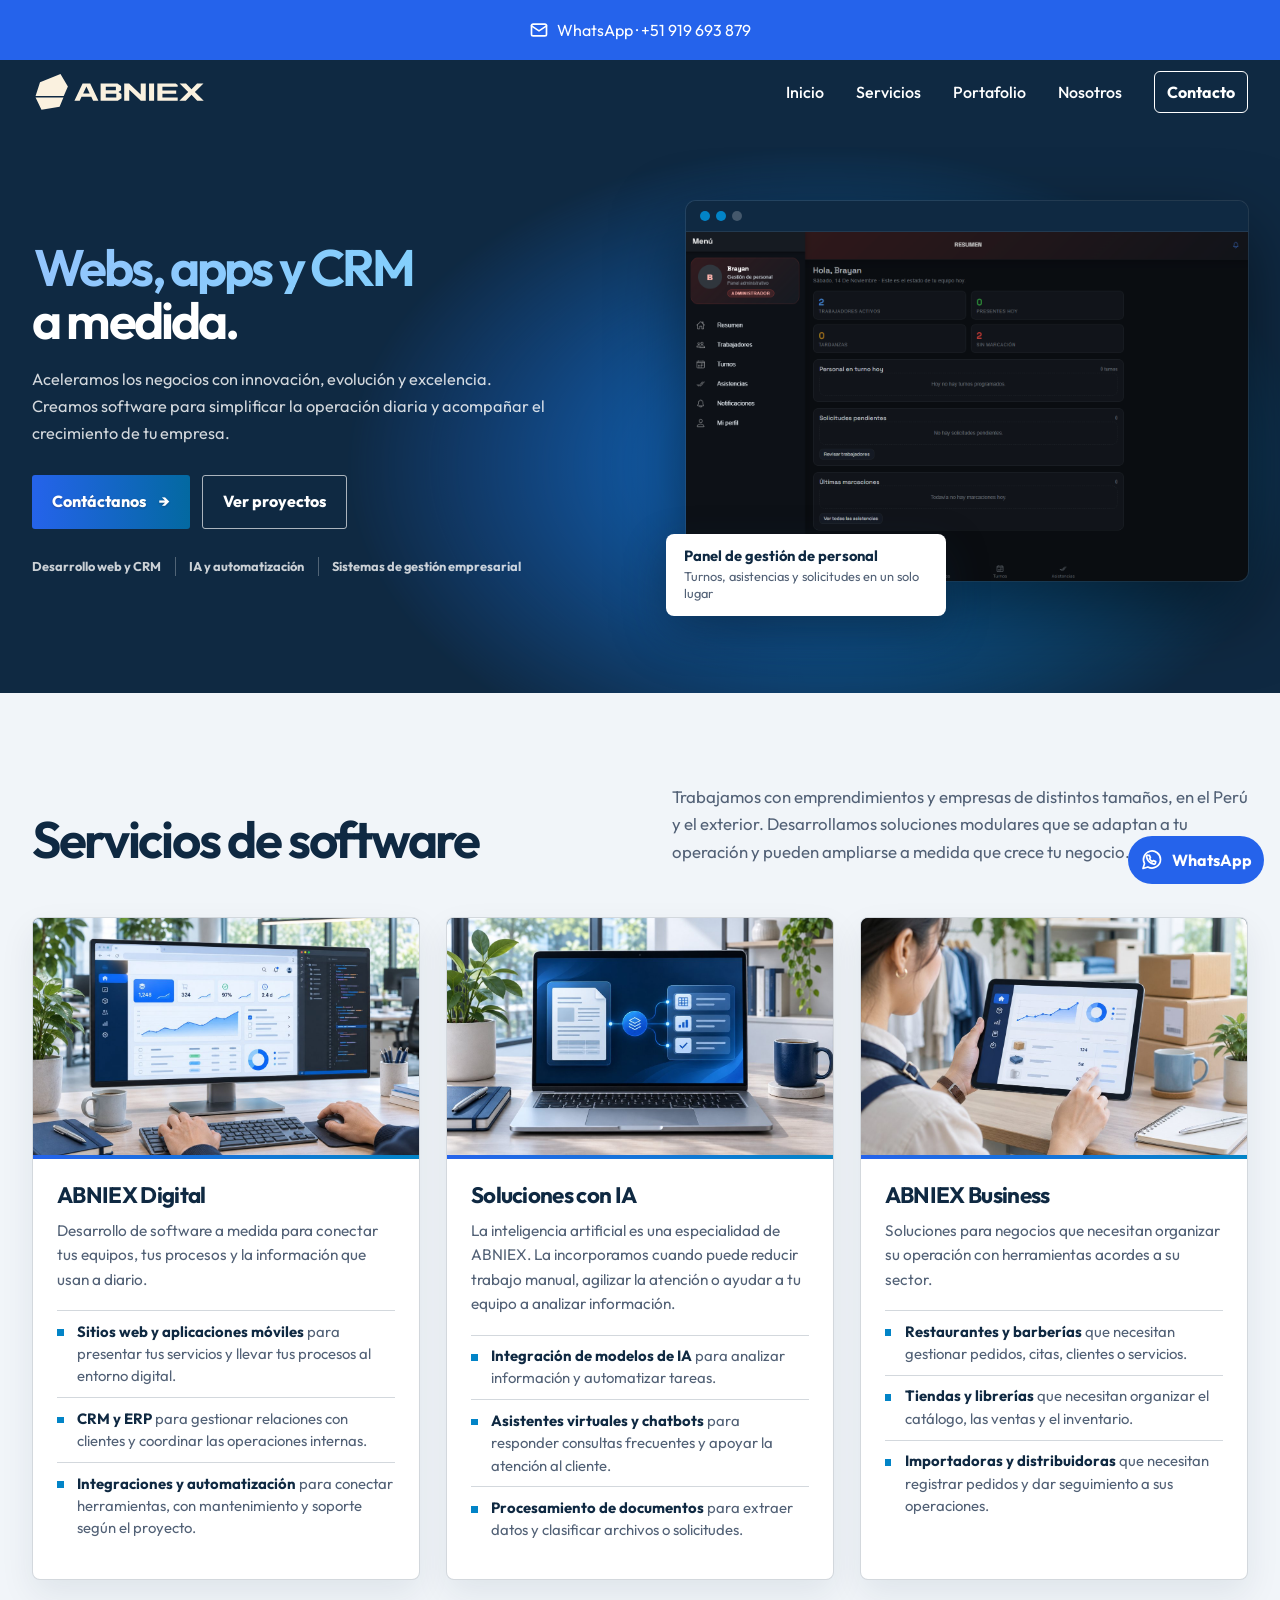
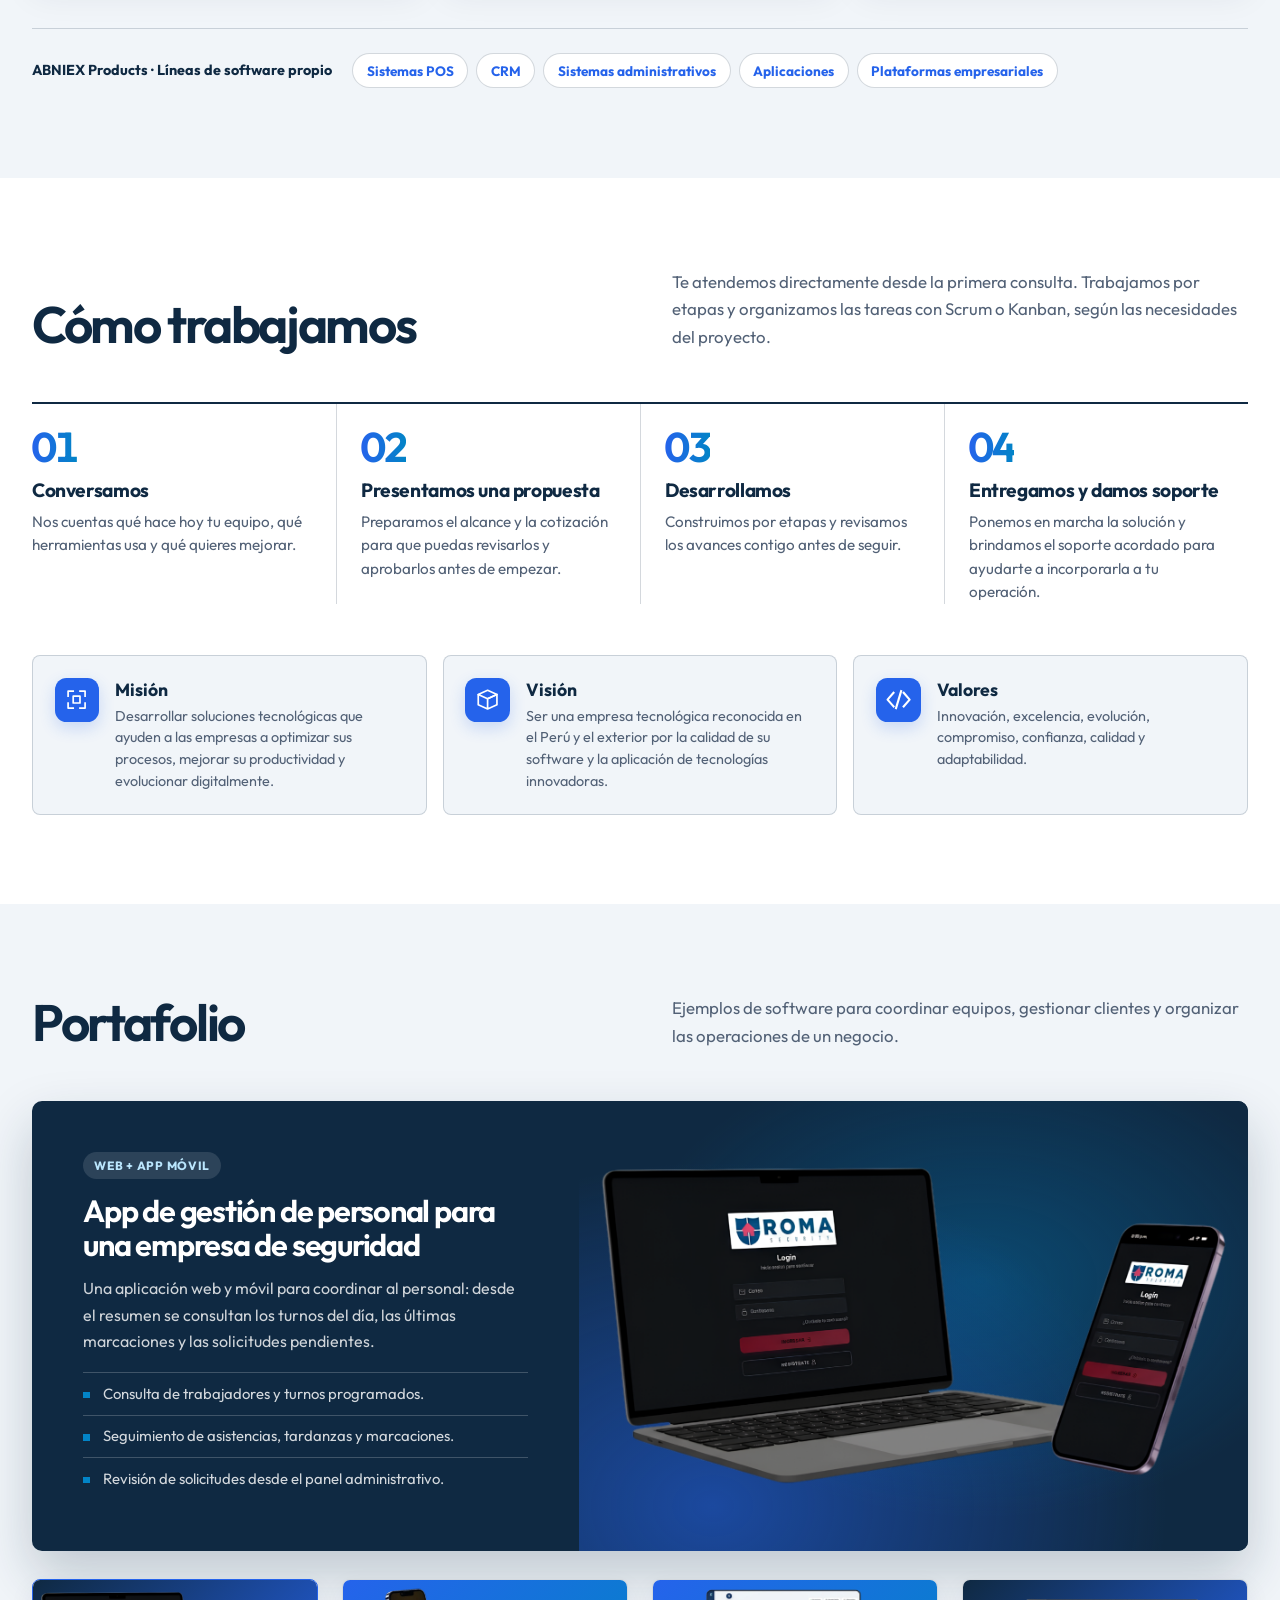
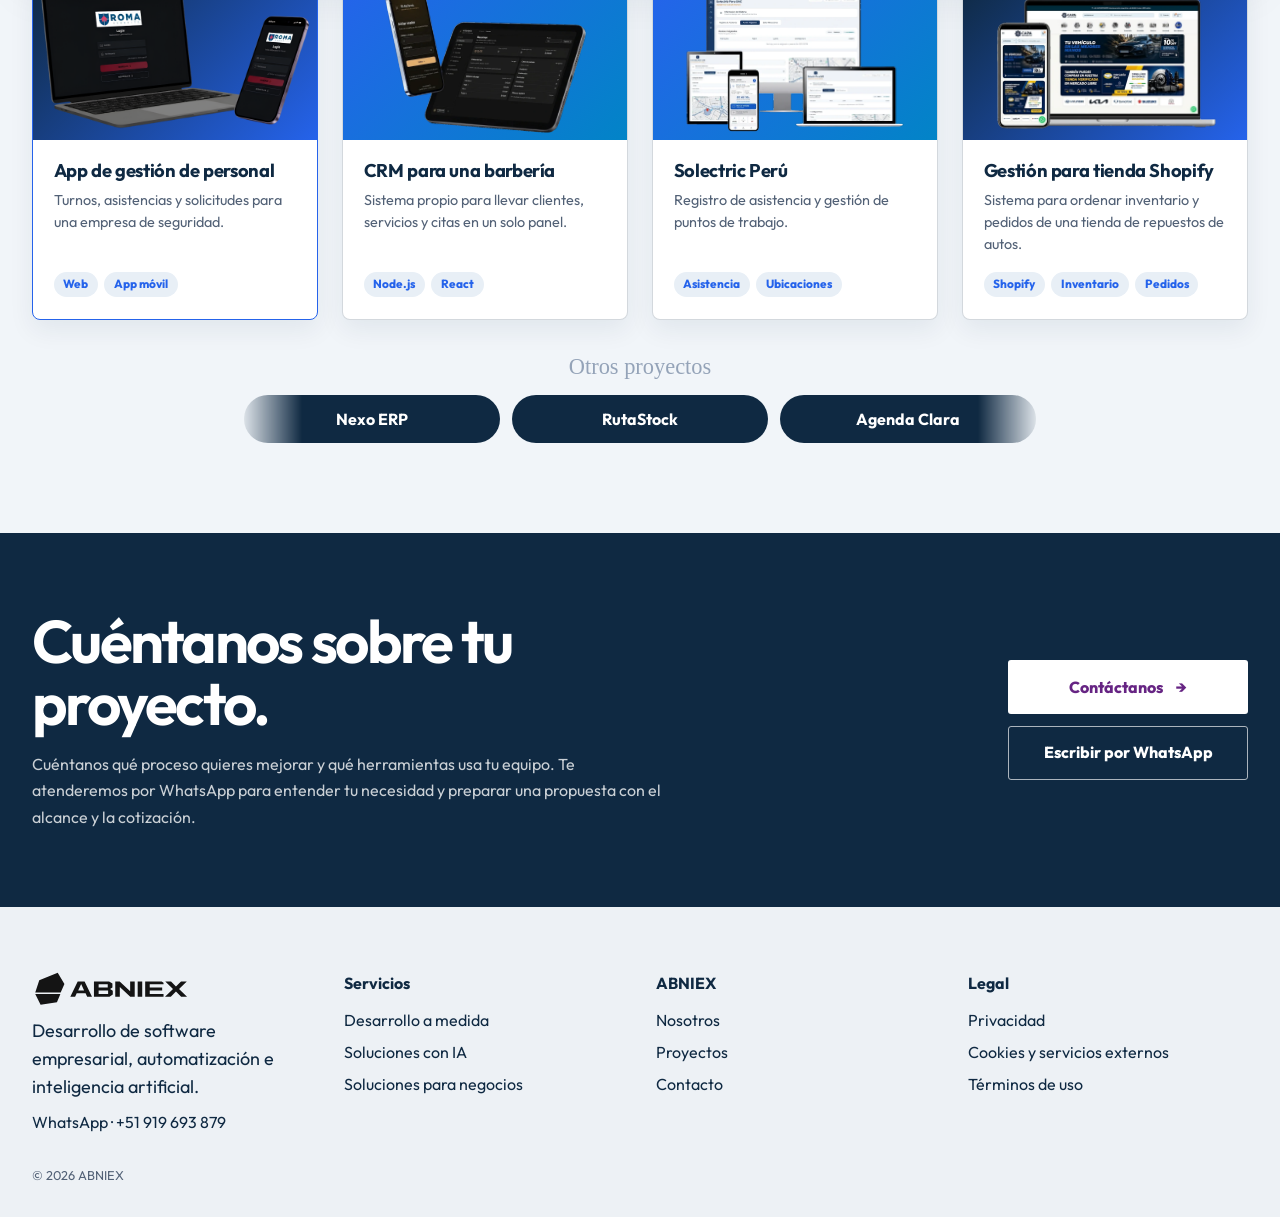
==== commit c976f2b6: "Actualiza servicios, contacto y páginas legales" ====
--- a/index.html
+++ b/index.html
@@ -174,7 +174,6 @@
         <span class="home-hero-spotlight" aria-hidden="true"></span>
         <div class="ax-wrap ax-hero-grid">
           <div class="ax-hero-copy">
-            <p class="home-eyebrow">ABNIEX · Tecnología empresarial</p>
             <h1 id="home-title">
               <span class="abniex-gradient-text">Webs, apps y CRM</span>
               <span class="ax-h1-line">a medida.</span>
@@ -232,7 +231,6 @@
         <div class="ax-wrap">
           <header class="ax-head">
             <div>
-              <p class="home-eyebrow">Qué hacemos</p>
               <h2 id="products-title" class="ax-title">
                 Servicios de software
               </h2>
@@ -250,9 +248,9 @@
               <figure class="ax-card-media">
                 <img
                   src="assets/servicios/desarrollo.jpg"
-                  width="1600"
-                  height="1068"
-                  alt="Desarrollador programando frente a un monitor con código"
+                  width="1200"
+                  height="800"
+                  alt="Monitor con un panel de operaciones y un editor de código"
                   loading="lazy"
                   decoding="async"
                   style="object-position: 50% 35%"
@@ -287,9 +285,9 @@
               <figure class="ax-card-media">
                 <img
                   src="assets/servicios/ia.jpg"
-                  width="1600"
-                  height="1063"
-                  alt="Robot frente a una pantalla con un diagrama de inteligencia artificial"
+                  width="1200"
+                  height="800"
+                  alt="Portátil con un flujo que convierte un documento en datos estructurados"
                   loading="lazy"
                   decoding="async"
                   style="object-position: 50% 45%"
@@ -324,9 +322,9 @@
               <figure class="ax-card-media">
                 <img
                   src="assets/servicios/cloud.jpg"
-                  width="1920"
-                  height="1280"
-                  alt="Botón de seguridad en una pantalla"
+                  width="1200"
+                  height="800"
+                  alt="Persona consultando el inventario de su negocio en una tableta"
                   loading="lazy"
                   decoding="async"
                   style="object-position: 50% 40%"
@@ -376,7 +374,6 @@
         <div class="ax-wrap">
           <header class="ax-head">
             <div>
-              <p class="home-eyebrow">Nosotros</p>
               <h2 id="method-title" class="ax-title">Cómo trabajamos</h2>
             </div>
             <p>
@@ -523,7 +520,6 @@
         <div class="ax-wrap">
           <header class="ax-head">
             <div>
-              <p class="home-eyebrow">Proyectos</p>
               <h2 id="portfolio-title" class="ax-title">Portafolio</h2>
             </div>
             <p>
--- a/css/plantilla.css
+++ b/css/plantilla.css
@@ -1297,45 +1297,89 @@
 }
 .contact-page {
   display: grid;
-  grid-template-columns: 0.8fr 1.2fr;
-  gap: clamp(2rem, 6vw, 6rem);
-  padding-block: clamp(3rem, 7vw, 7rem);
+  grid-template-columns: minmax(0, 0.85fr) minmax(0, 1.15fr);
+  align-items: start;
+  gap: clamp(2rem, 6vw, 5rem);
+  max-width: 72rem;
+  padding-block: clamp(3rem, 7vw, 6rem);
+}
+.contact-intro {
+  padding-block: clamp(0rem, 3vw, 2rem);
 }
 .contact-page h1 {
-  font-size: clamp(2.5rem, 5vw, 4.5rem);
   margin-bottom: 1rem;
+  font-size: clamp(2.4rem, 5vw, 4rem);
+  font-weight: 650;
+  line-height: 1.06;
+  letter-spacing: -0.04em;
+  text-wrap: balance;
+}
+.contact-intro p {
+  max-width: 35ch;
+  color: var(--home-copy);
+  line-height: 1.7;
 }
 .contact-page form {
   display: grid;
-  gap: 1rem;
   grid-template-columns: repeat(2, minmax(0, 1fr));
+  gap: 1.25rem;
+  padding: clamp(1.25rem, 4vw, 2.5rem);
+  border: 1px solid var(--home-line);
+  border-radius: 1.5rem;
+  background: #fff;
+  box-shadow: 0 16px 48px rgba(15, 41, 66, 0.08);
 }
 .contact-page label {
   display: grid;
-  gap: 0.4rem;
+  gap: 0.5rem;
+  font-size: 0.9375rem;
   font-weight: 600;
 }
-.contact-page :is(input, textarea):not([type="checkbox"]) {
+.contact-page :is(input, textarea) {
   width: 100%;
-  border: 1px solid #64748b;
-  border-radius: 0.25rem;
-  padding: 0.65rem;
-  background: #fff;
+  min-width: 0;
+  padding: 0.8rem 0.9rem;
+  border: 1px solid var(--home-line);
+  border-radius: 0.65rem;
+  background: var(--home-paper);
+  color: var(--home-ink);
+  font-size: 1rem;
+  font-weight: 400;
+}
+.contact-page :is(input, textarea):focus-visible {
+  outline: 2px solid var(--home-brand);
+  outline-offset: 2px;
+}
+.contact-page textarea {
+  resize: vertical;
 }
 .contact-wide {
   grid-column: 1 / -1;
 }
-.contact-page .contact-consent {
-  display: block;
-  font-weight: 400;
-}
-.contact-consent a {
-  text-decoration: underline;
-}
 .contact-page button {
-  margin-top: 0.75rem;
+  display: flex;
+  align-items: center;
+  justify-content: space-between;
+  gap: 0.75rem;
+  min-height: 3rem;
+  padding: 0.75rem 1rem;
+  border-radius: 0.65rem;
+  color: #fff;
+  font-weight: 600;
+  text-align: left;
   cursor: pointer;
 }
+.contact-page .contact-whatsapp {
+  display: inline-flex;
+  gap: 0.6rem;
+  margin-top: 1.5rem;
+  padding: 0.65rem 0.9rem;
+  border: 1px solid var(--home-line);
+  border-radius: 0.65rem;
+  background: #fff;
+  font-weight: 600;
+}
+
 @media (max-width: 900px) {
   .contact-page {
     grid-template-columns: 1fr;
@@ -1408,10 +1452,15 @@
 .contact-page .form-note:empty {
   display: none;
 }
-.contact-page .form-fallback,
-.contact-page .contact-whatsapp {
-  color: #2563eb;
-  text-decoration: underline;
+.contact-page :is(.form-fallback, .contact-whatsapp) {
+  color: #1d4ed8;
+  text-decoration: none;
+}
+.contact-page :is(.form-fallback, .contact-whatsapp):hover {
+  color: var(--home-navy);
+}
+.contact-page .contact-whatsapp:hover {
+  background: var(--home-slate);
 }
 .whatsapp-float {
   position: fixed;
@@ -1427,27 +1476,94 @@
   color: white;
   font-weight: 700;
 }
+.legal-layout {
+  min-height: 100vh;
+  background: #fff;
+}
+.legal-header {
+  padding: 1.25rem max(1.25rem, calc((100% - 70rem) / 2));
+  background: var(--home-navy);
+}
+.legal-header a {
+  display: inline-block;
+}
 .legal-page {
-  max-width: 48rem;
-  padding-block: 3rem;
+  display: grid;
+  grid-template-columns: minmax(0, 15rem) minmax(0, 1fr);
+  align-items: start;
+  column-gap: clamp(2rem, 6vw, 5rem);
+  row-gap: 1.75rem;
+  max-width: 70rem;
+  padding-block: clamp(2rem, 5vw, 4.5rem);
 }
 .legal-page h1 {
-  margin: 1.5rem 0 1rem;
-  font-size: clamp(2.2rem, 5vw, 4rem);
+  margin-bottom: 1.5rem;
+  font-size: clamp(2.15rem, 5vw, 3.65rem);
   font-weight: 650;
+  line-height: 1.08;
+  letter-spacing: -0.04em;
+  text-wrap: balance;
 }
 .legal-page h2 {
-  margin: 1.5rem 0 0.5rem;
-  font-size: 1.6rem;
+  margin: 2rem 0 0.6rem;
+  padding-top: 1rem;
+  border-top: 1px solid var(--home-slate-deep);
+  font-size: 1.2rem;
   font-weight: 650;
 }
-.legal-page a {
-  color: #2563eb;
-  text-decoration: underline;
+.legal-page p {
+  max-width: 65ch;
+  color: var(--home-copy);
+  line-height: 1.75;
+}
+.legal-page p + p {
+  margin-top: 0.85rem;
+}
+.legal-document p a {
+  color: #1d4ed8;
+  font-weight: 600;
+}
+.legal-document p a:hover {
+  color: var(--home-navy);
+}
+.legal-back {
+  grid-column: 1 / -1;
+  justify-self: start;
+  color: #1d4ed8;
+  font-size: 0.875rem;
+  font-weight: 600;
 }
 .legal-links {
-  margin-top: 2rem;
-}
+  display: grid;
+  gap: 0.25rem;
+  padding: 0.5rem;
+  border-radius: 0.75rem;
+  background: var(--home-paper);
+}
+.legal-links a {
+  padding: 0.7rem 0.8rem;
+  border-radius: 0.45rem;
+  color: var(--home-navy);
+  font-size: 0.875rem;
+  text-decoration: none;
+}
+.legal-links a:is(:hover, :focus-visible) {
+  background: var(--home-slate-deep);
+}
+.legal-links a[aria-current="page"] {
+  background: var(--home-navy);
+  color: #fff;
+}
+@media (max-width: 720px) {
+  .legal-page {
+    grid-template-columns: 1fr;
+  }
+  .legal-links {
+    display: flex;
+    flex-wrap: wrap;
+  }
+}
+
 @media (max-width: 600px) {
   .home-method-list.abniex-projects {
     grid-template-columns: 1fr;
@@ -2307,9 +2423,10 @@
 .ax-capsule-heading {
   margin: 2rem 0 0;
   text-align: center;
-  color: var(--home-ink);
-  font-size: clamp(1.25rem, 2vw, 1.65rem);
-  font-weight: 700;
+  color: #94a3b8;
+  font-size: clamp(1.15rem, 1.8vw, 1.4rem);
+  font-family: Georgia, serif;
+  font-weight: 400;
 }
 .ax-portfolio-capsules {
   --capsule-fade: clamp(1.4rem, 6vw, 4rem);
@@ -2342,7 +2459,7 @@
   margin-inline: 0.375rem;
   padding-inline: 0.4rem;
   border-radius: 999px;
-  background: #000;
+  background: var(--home-navy);
   color: #fff;
   font-size: clamp(0.75rem, 2vw, 1rem);
   font-weight: 700;
